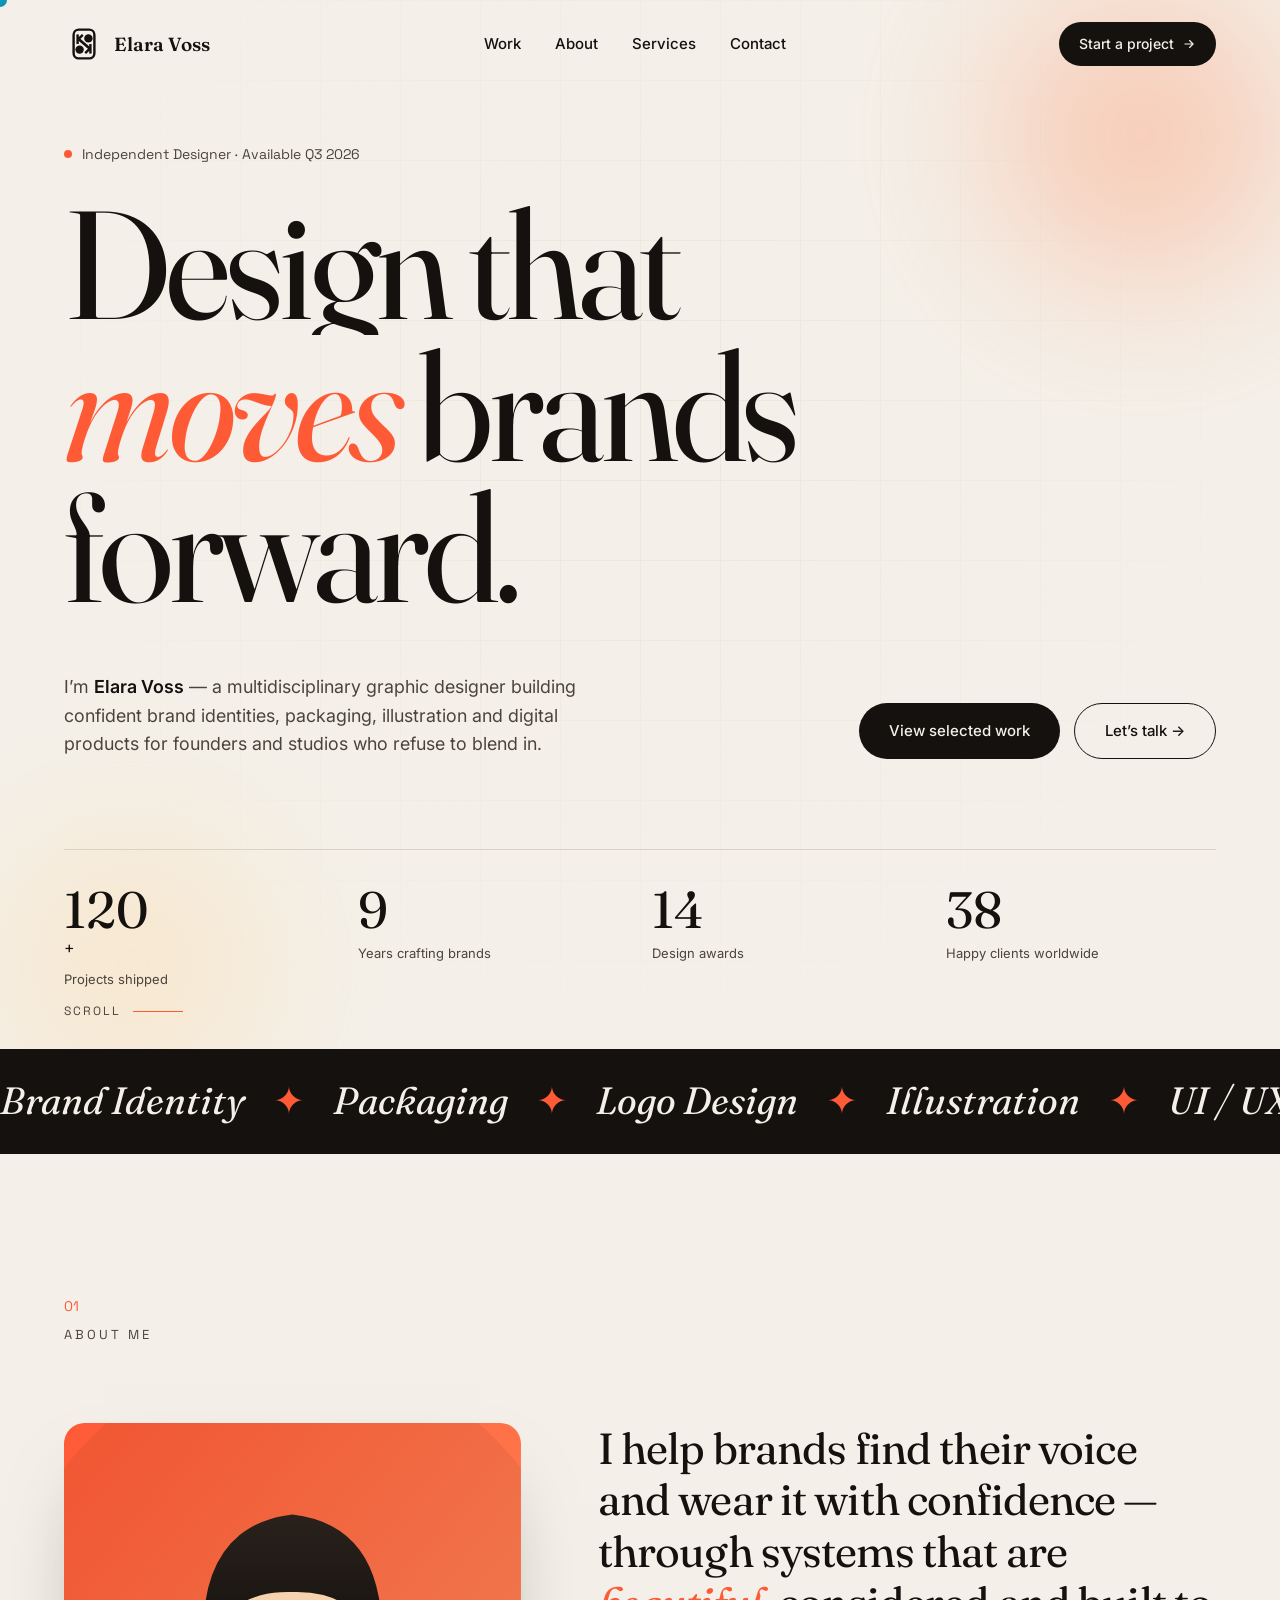
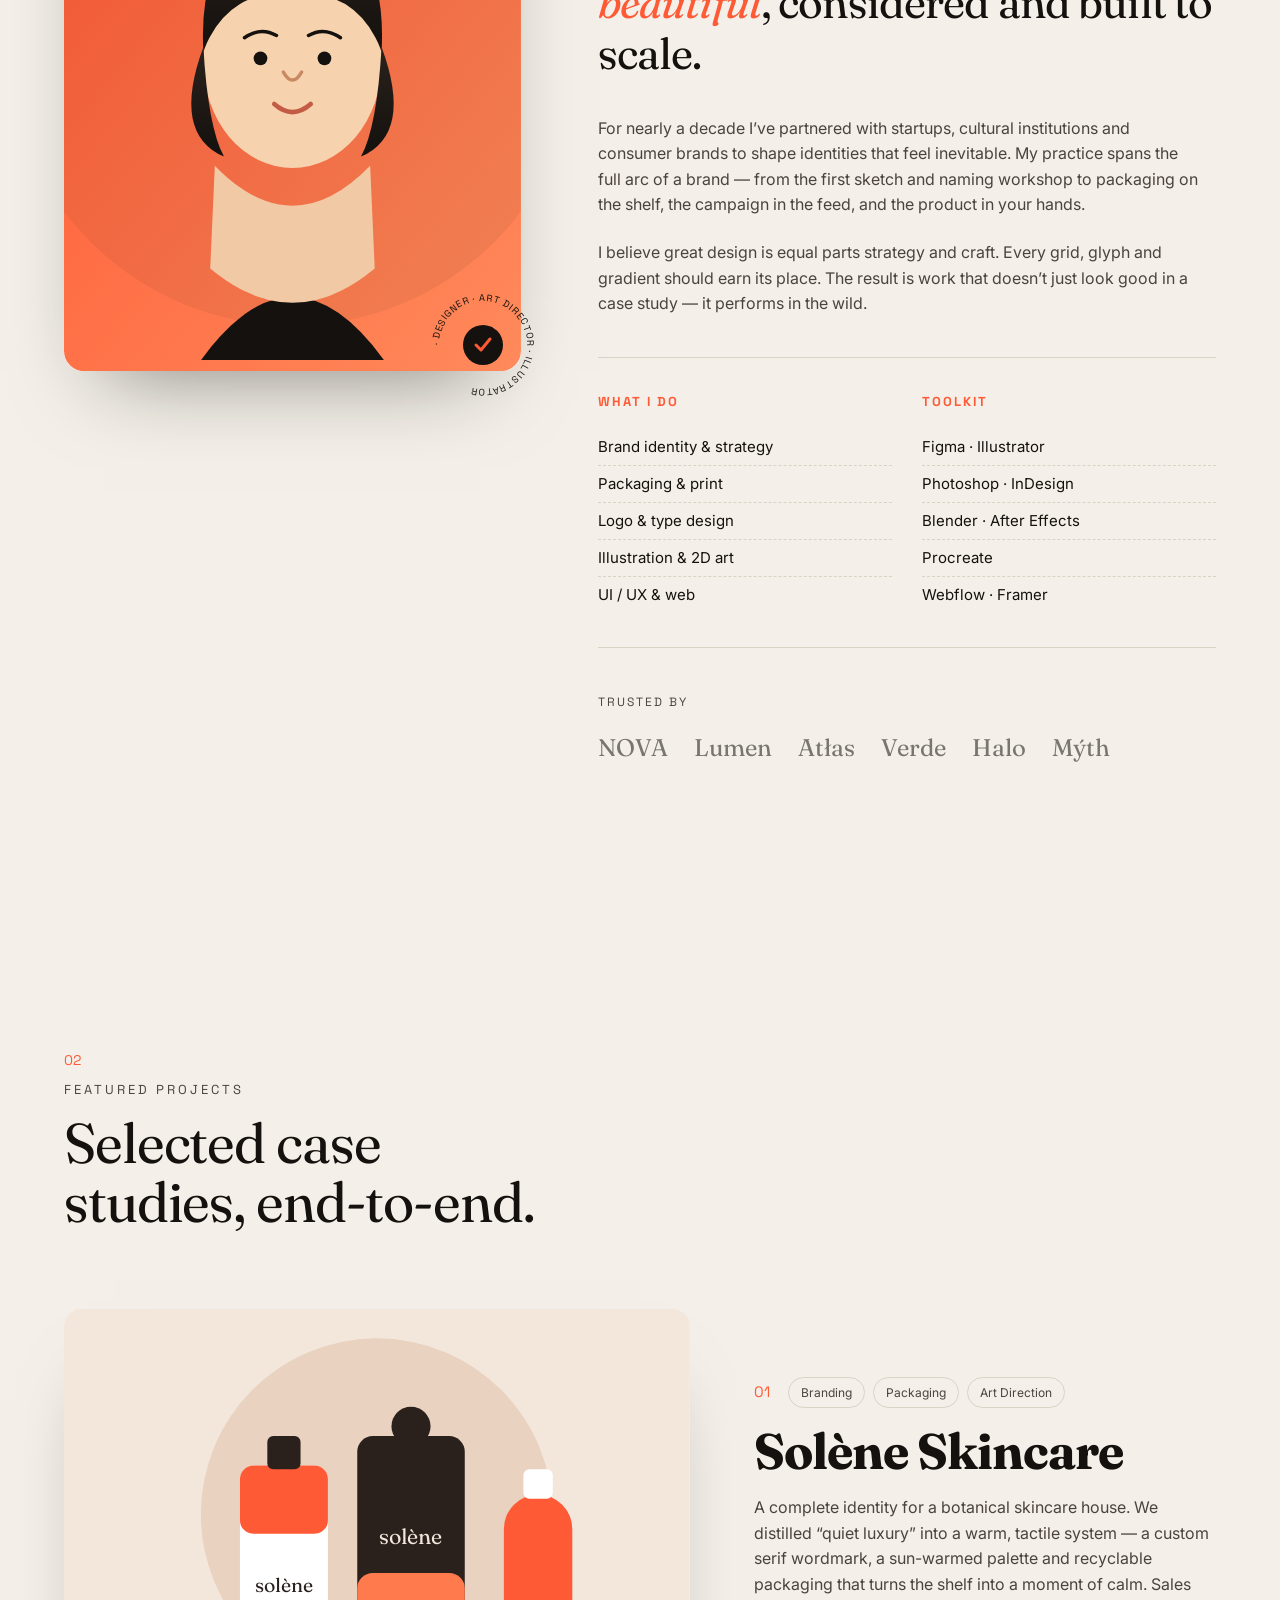
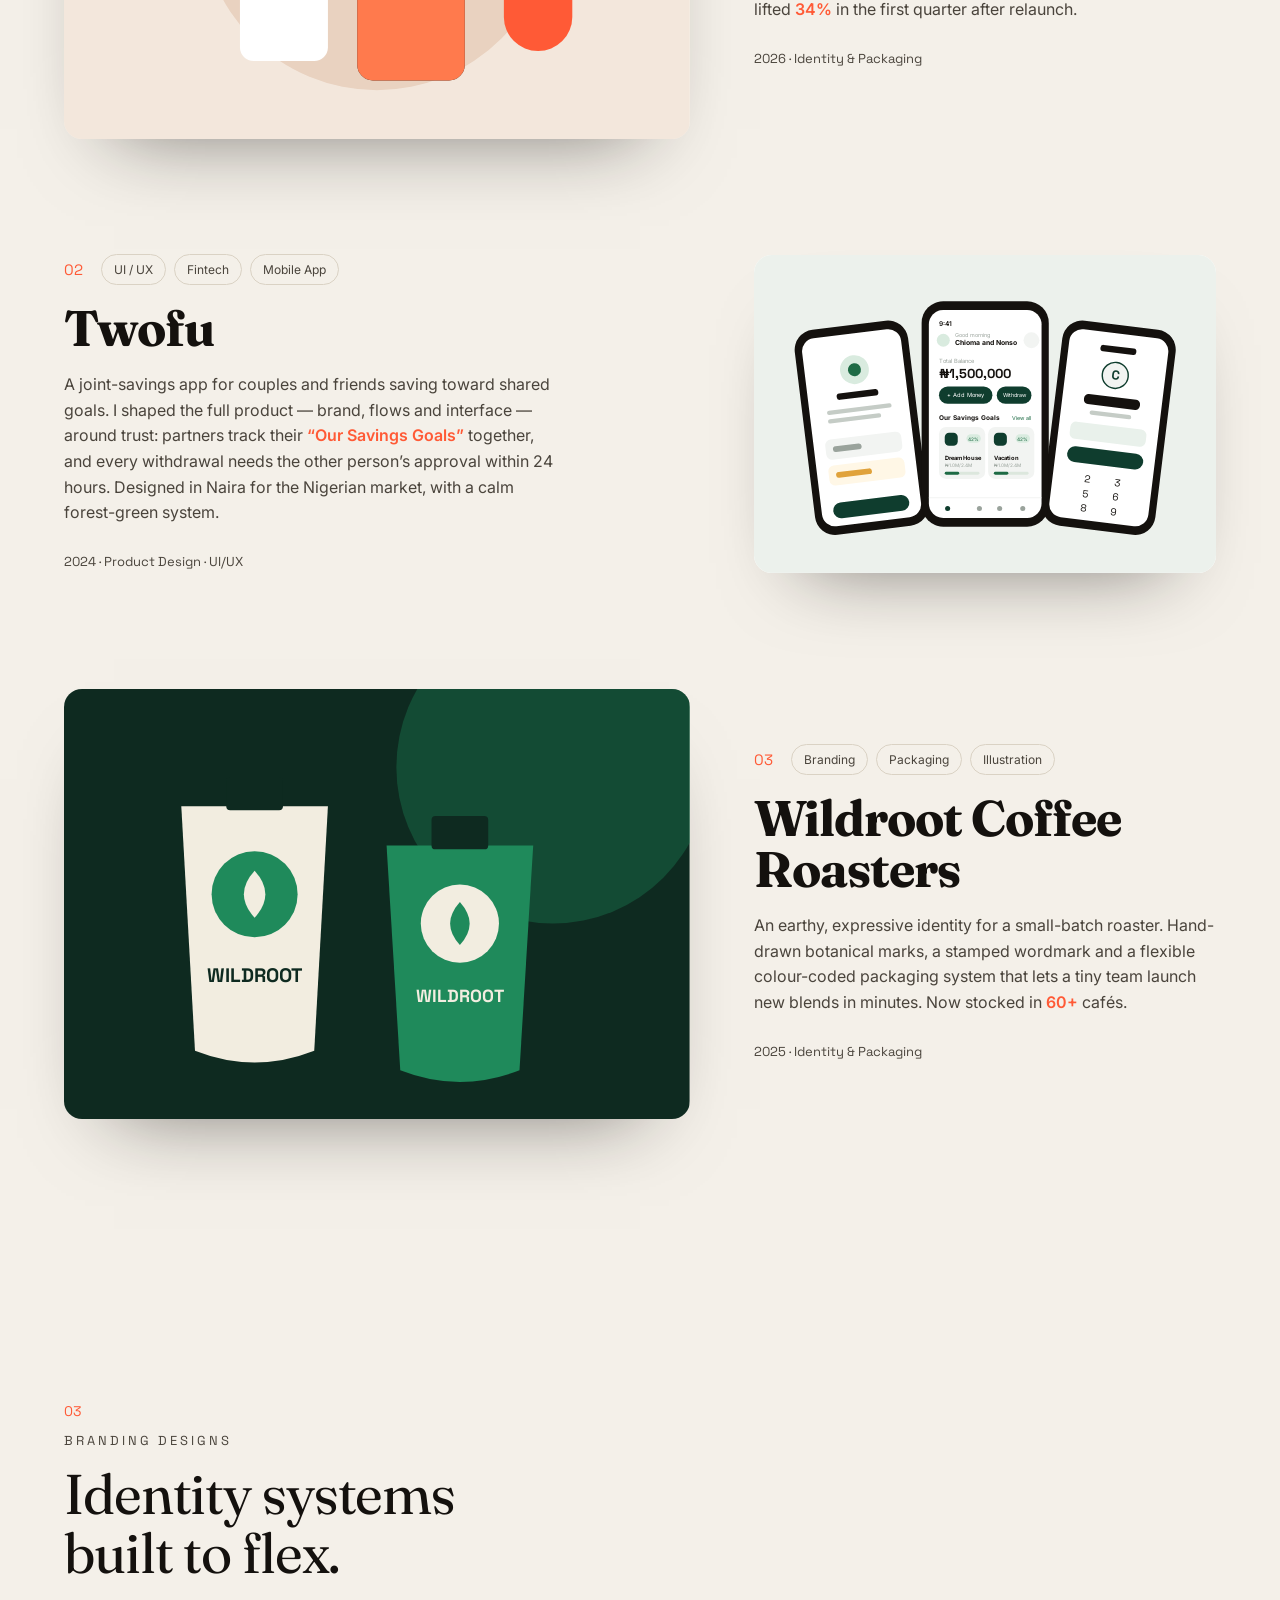
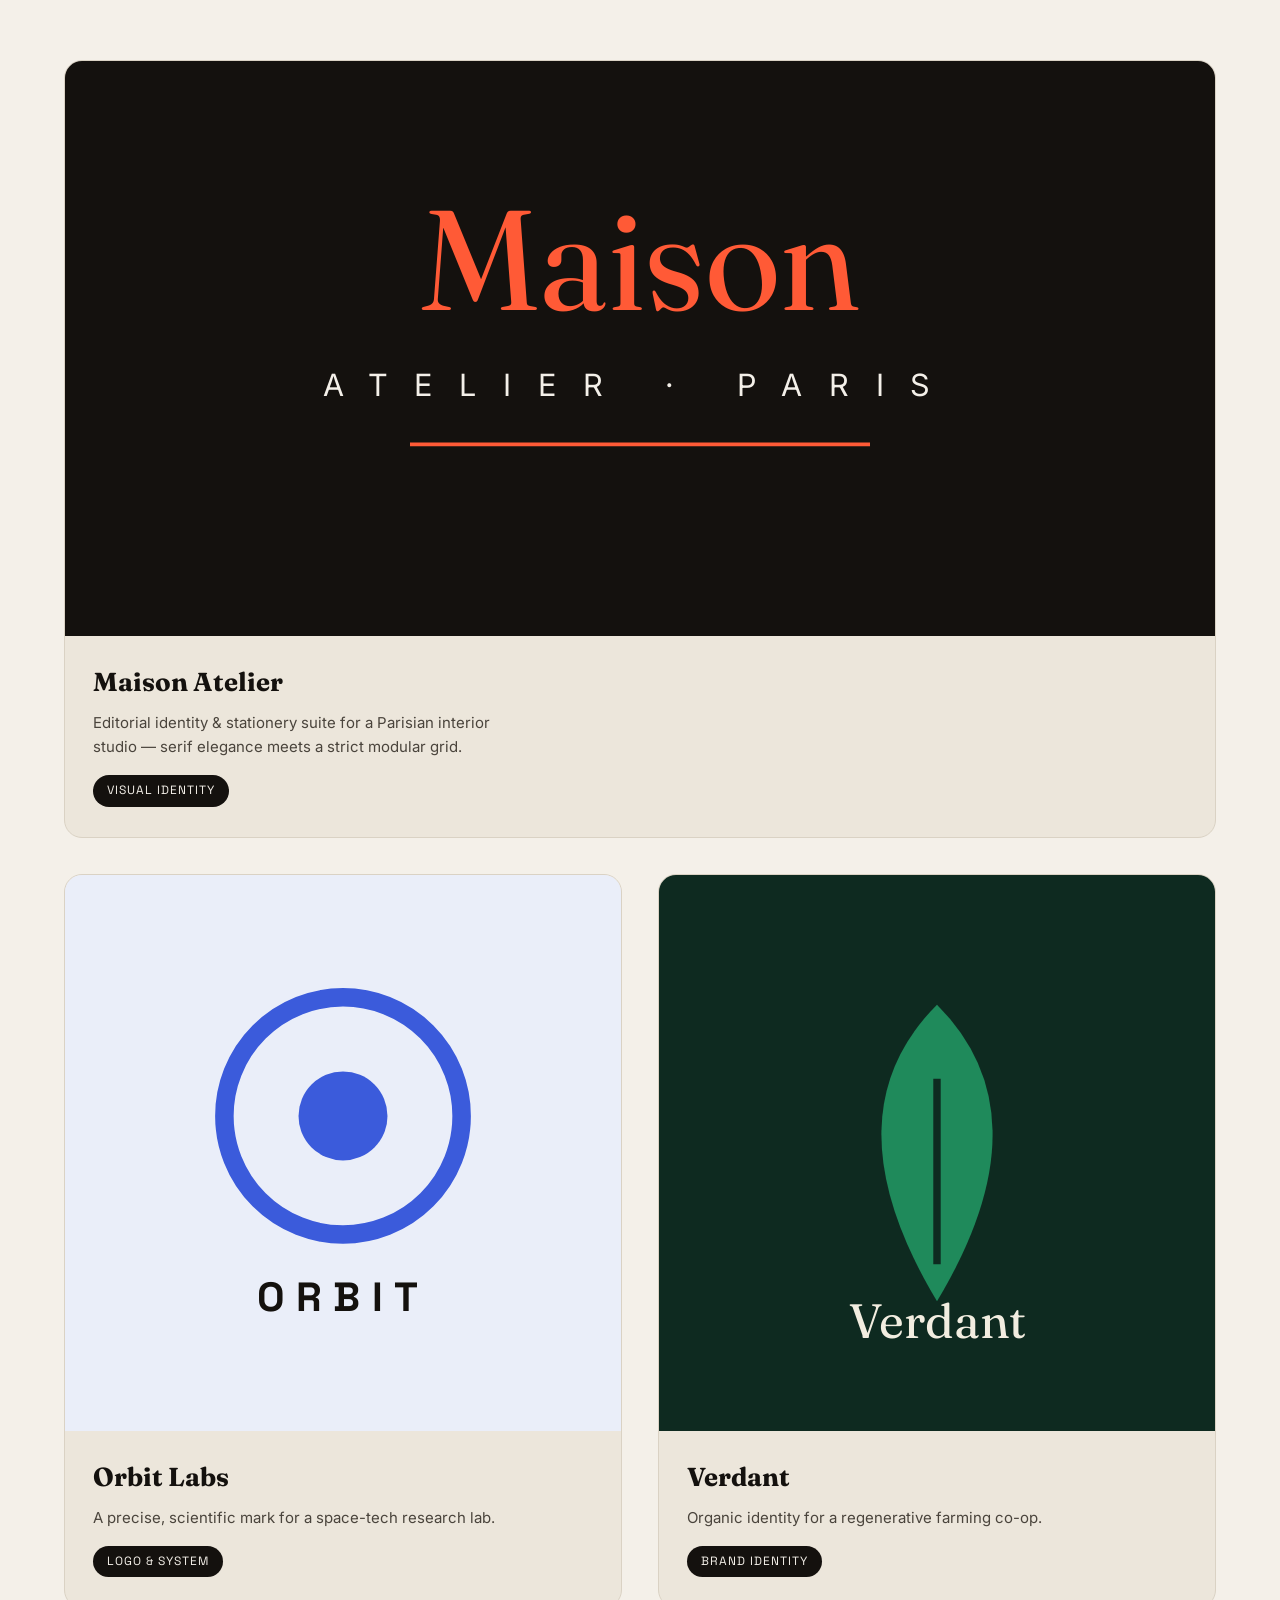
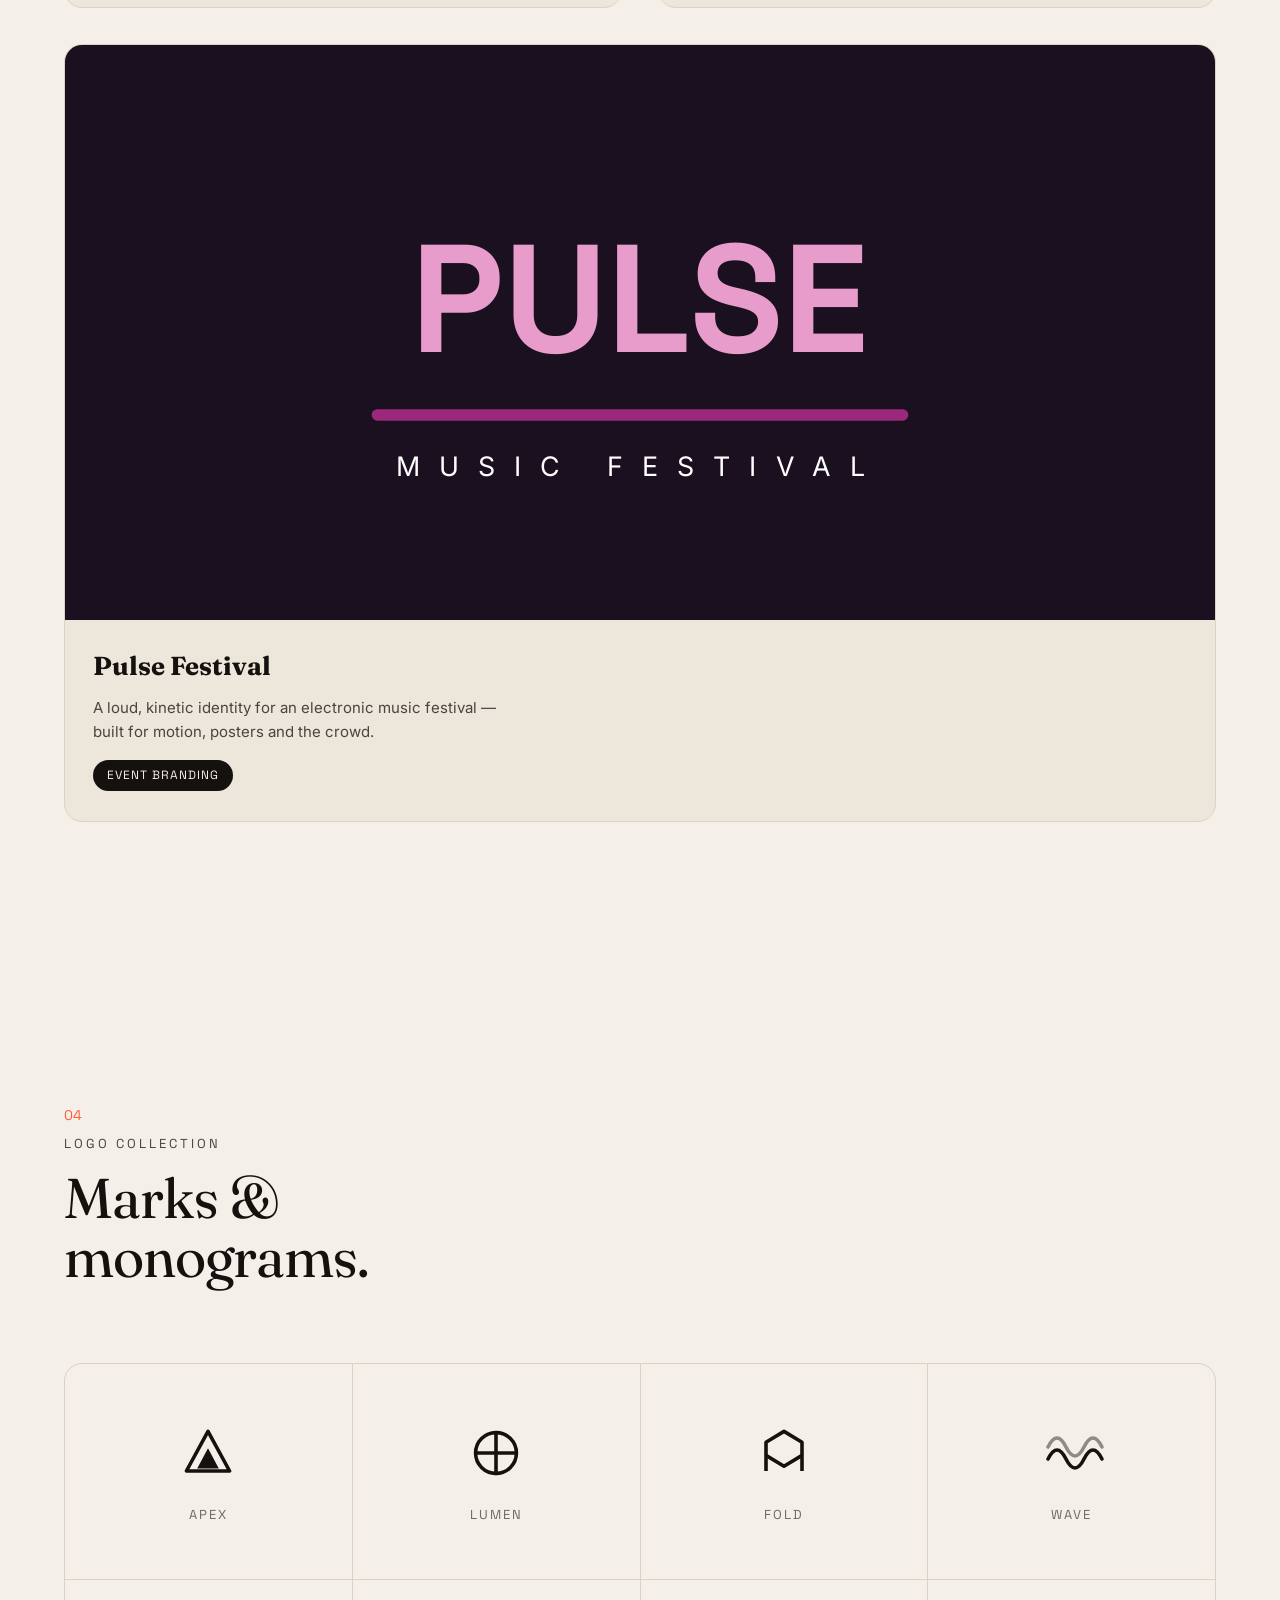
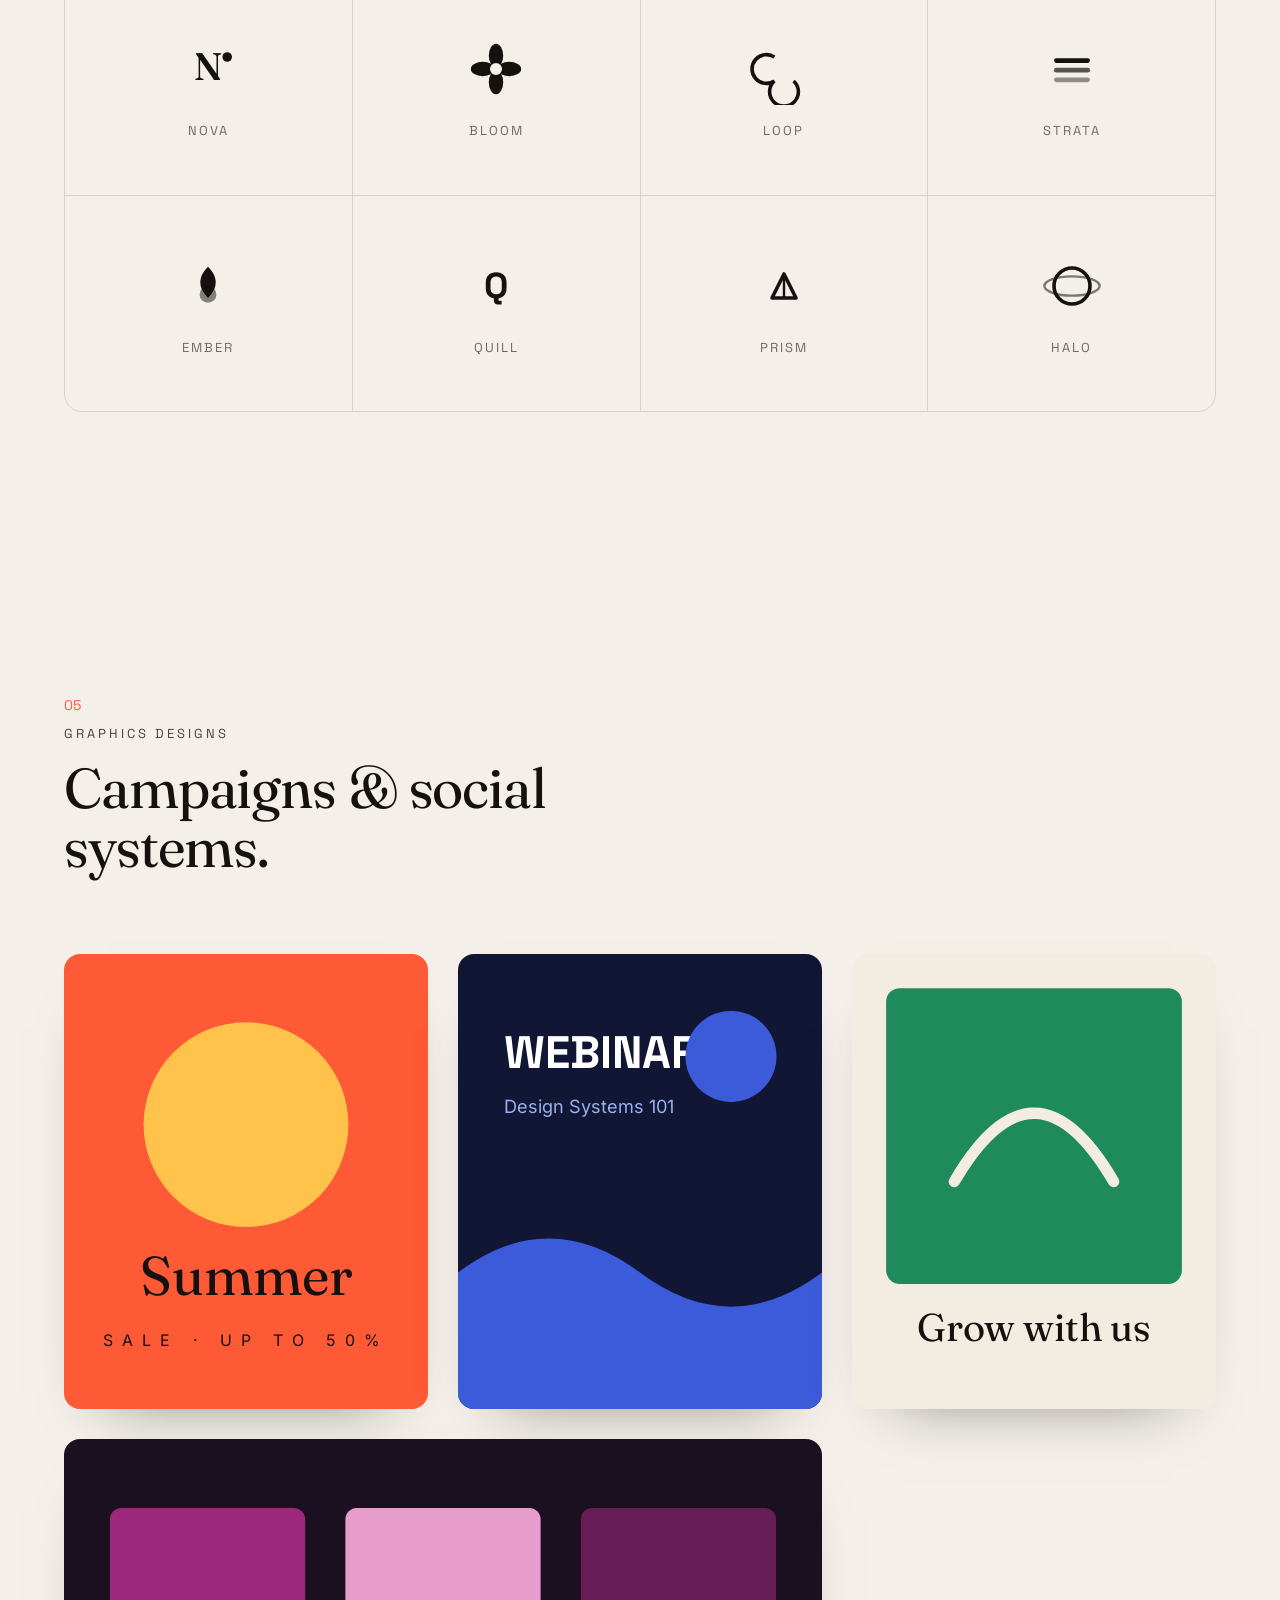
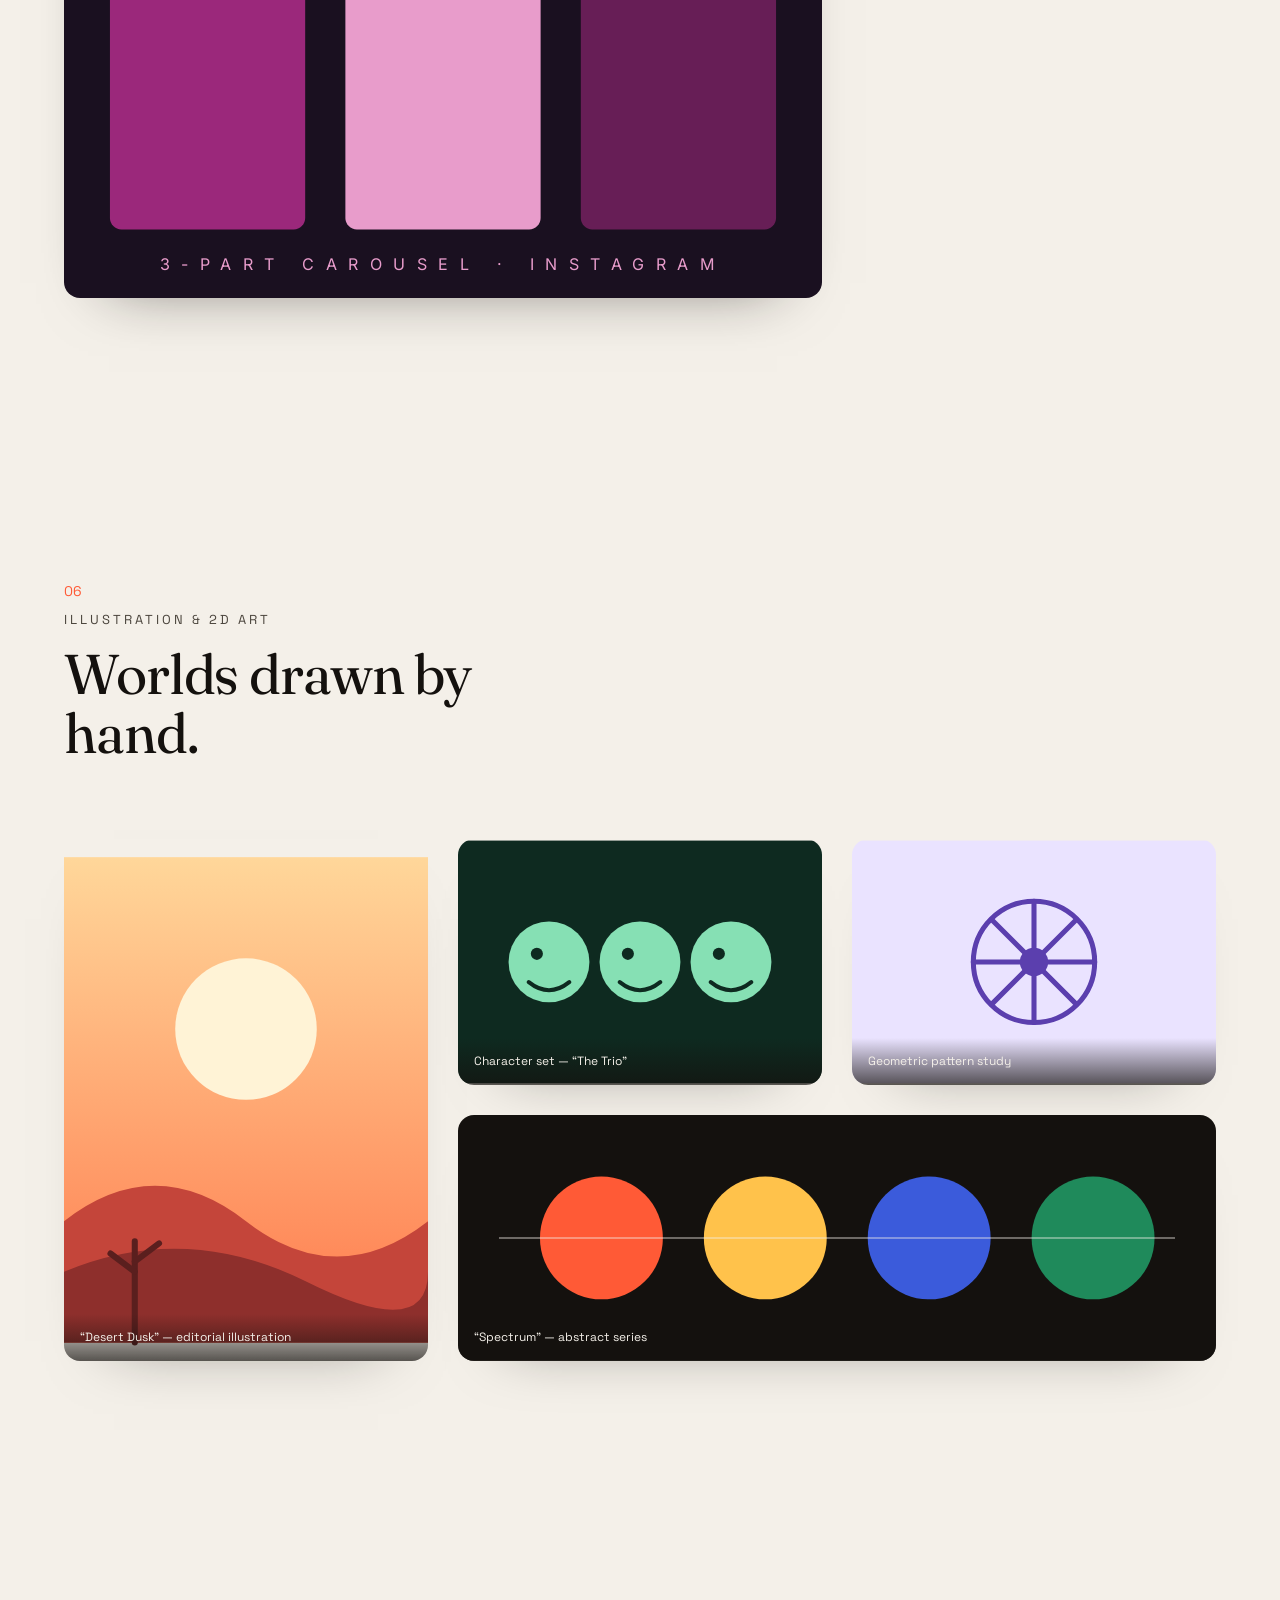
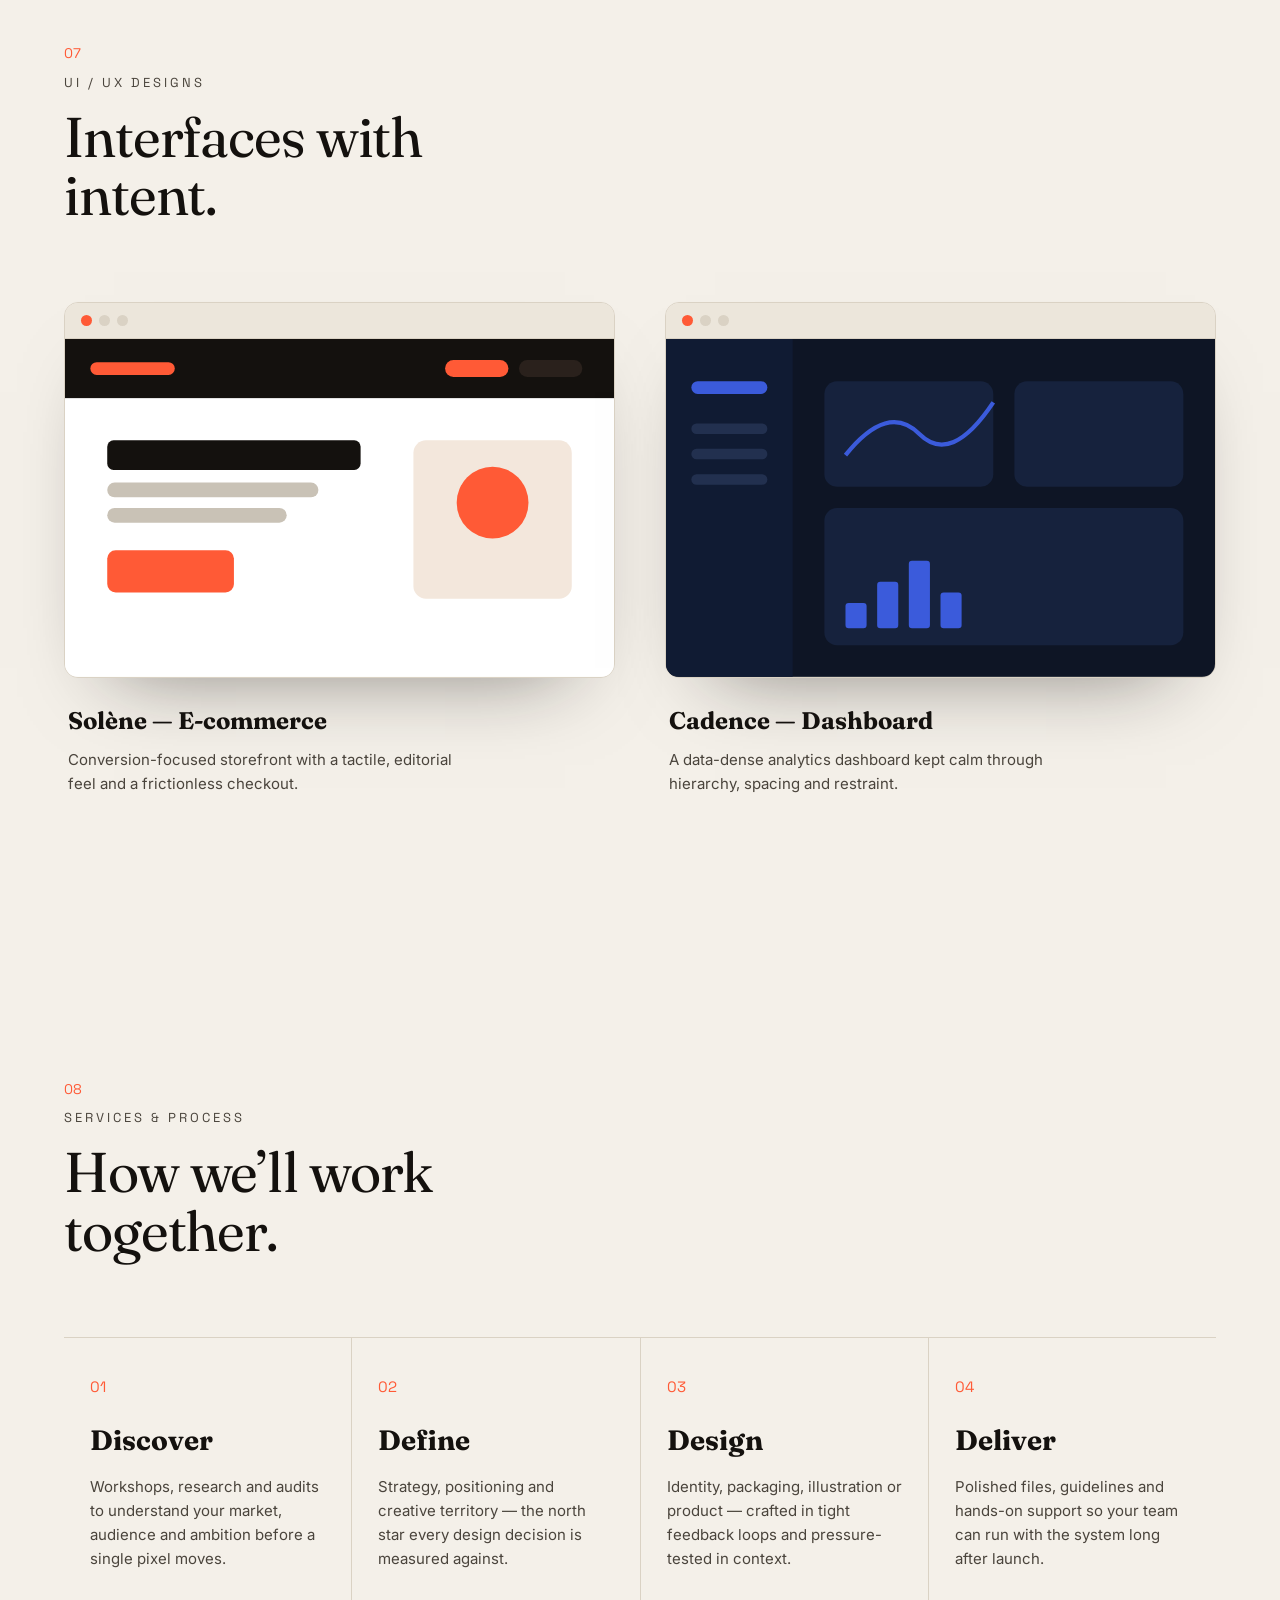
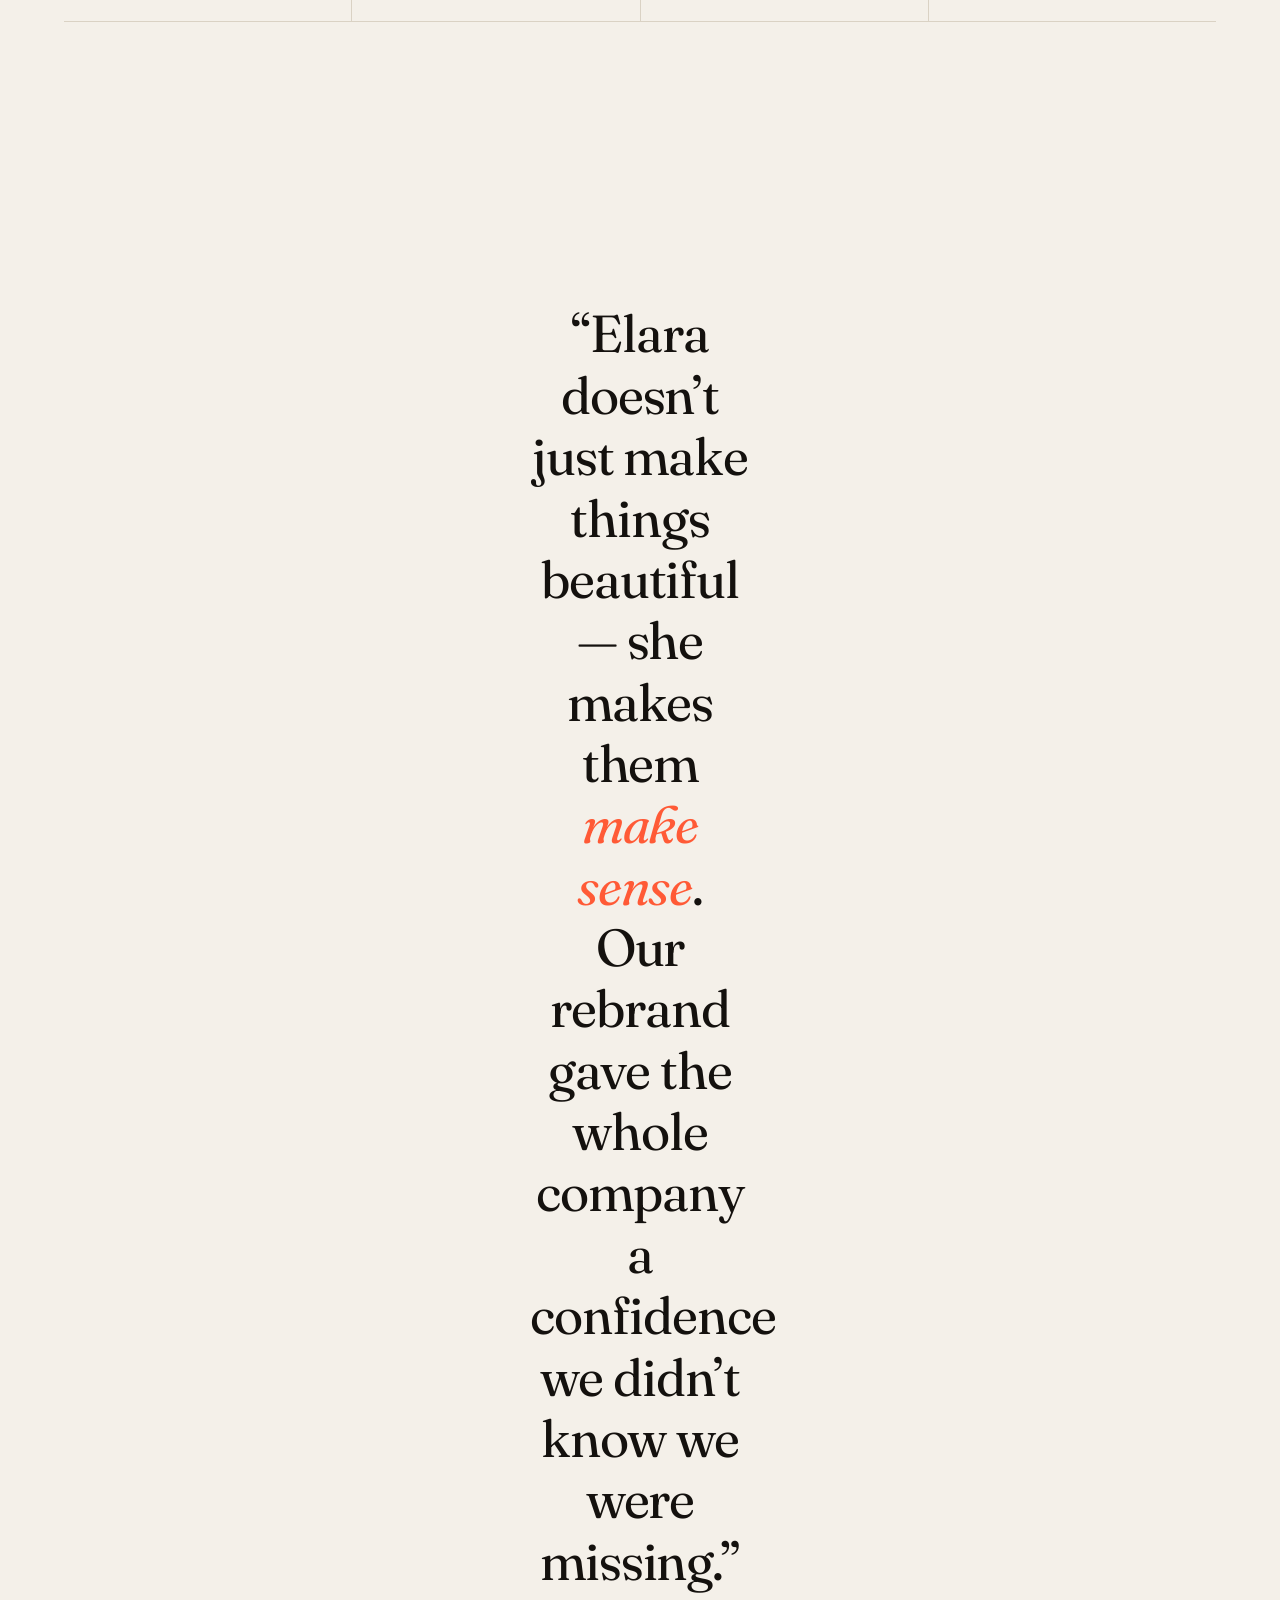
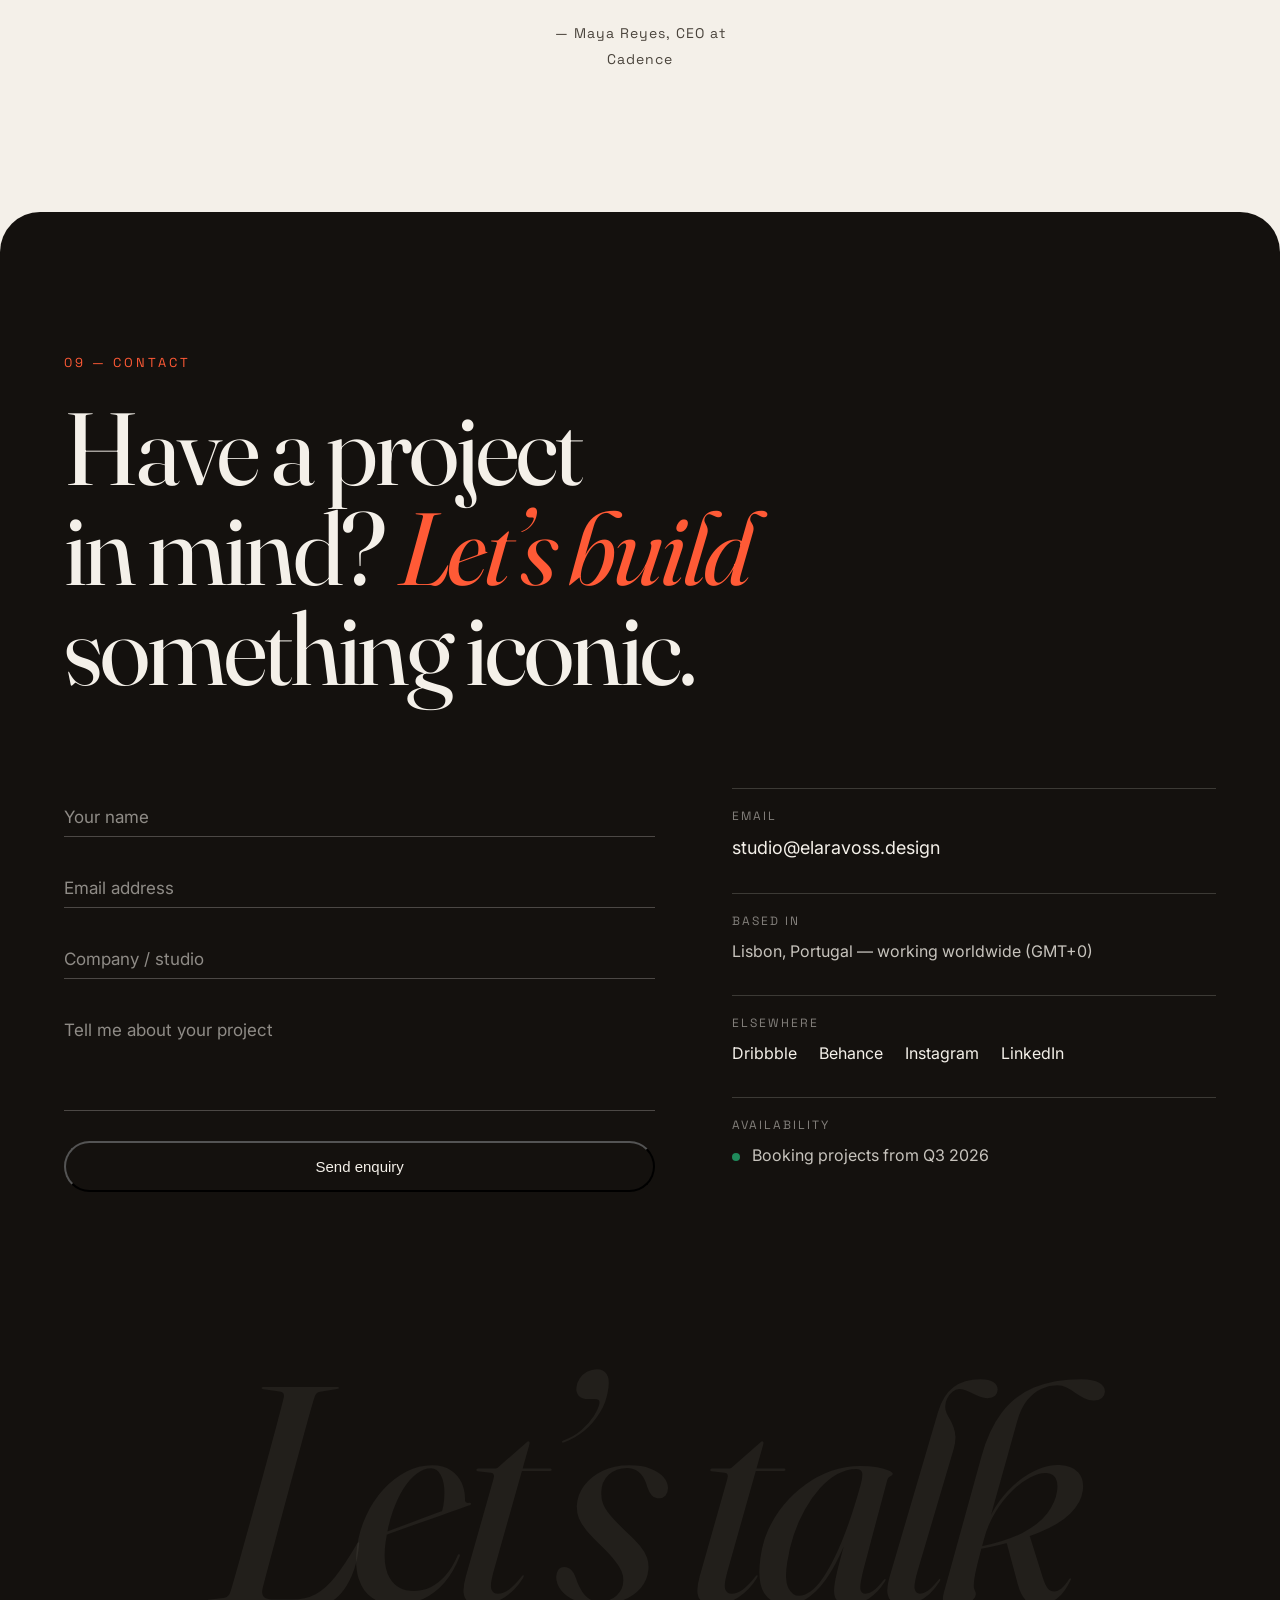
==== index.html @ 83d0afae "Use exact uploaded image for the logo (assets/logo.png) Nav and loader now render assets/logo.png; t" ====
<!DOCTYPE html>
<html lang="en">
<head>
  <meta charset="UTF-8" />
  <meta name="viewport" content="width=device-width, initial-scale=1.0" />
  <meta name="description" content="Elara Voss — Independent graphic designer crafting brand identities, packaging, illustration and digital products for ambitious clients." />
  <meta name="theme-color" content="#14110E" />
  <title>Elara Voss — Graphic Designer & Brand Identity</title>

  <!-- Social preview -->
  <meta property="og:title" content="Elara Voss — Graphic Designer" />
  <meta property="og:description" content="Brand identity, packaging, illustration & digital product design." />
  <meta property="og:type" content="website" />

  <!-- Fonts -->
  <link rel="preconnect" href="https://fonts.googleapis.com" />
  <link rel="preconnect" href="https://fonts.gstatic.com" crossorigin />
  <link href="https://fonts.googleapis.com/css2?family=Fraunces:opsz,wght@9..144,300;9..144,400;9..144,500;9..144,600;9..144,700&family=Inter:wght@300;400;500;600&family=Space+Grotesk:wght@400;500;600;700&display=swap" rel="stylesheet" />

  <link rel="stylesheet" href="css/styles.css" />
  <link rel="icon" href="data:image/svg+xml,<svg xmlns='http://www.w3.org/2000/svg' viewBox='0 0 100 100'><rect x='24' y='14' width='52' height='72' rx='13' fill='none' stroke='black' stroke-width='6'/><line x1='37' y1='38' x2='65' y2='62' stroke='black' stroke-width='7'/><rect x='31' y='26' width='6' height='24'/><line x1='36' y1='38' x2='47' y2='27' stroke='black' stroke-width='6'/><circle cx='61' cy='36' r='10.5'/><circle cx='39' cy='64' r='10.5'/><rect x='63' y='50' width='6' height='24'/><line x1='64' y1='62' x2='53' y2='73' stroke='black' stroke-width='6'/></svg>" />
</head>
<body>
  <!-- Page load curtain -->
  <div class="loader" id="loader" aria-hidden="true">
    <div class="loader__inner">
      <span class="loader__mark" aria-hidden="true">
        <img src="assets/logo.png" alt="" class="brand-img" onerror="this.style.display='none';this.nextElementSibling.removeAttribute('hidden')" />
        <svg viewBox="0 0 100 100" fill="none" hidden>
          <rect x="24" y="14" width="52" height="72" rx="13" fill="none" stroke="currentColor" stroke-width="6"/>
          <line x1="37" y1="38" x2="65" y2="62" stroke="currentColor" stroke-width="7"/>
          <rect x="31" y="26" width="6" height="24" fill="currentColor"/>
          <line x1="36" y1="38" x2="47" y2="27" stroke="currentColor" stroke-width="6"/>
          <circle cx="61" cy="36" r="10.5" fill="currentColor"/>
          <circle cx="39" cy="64" r="10.5" fill="currentColor"/>
          <rect x="63" y="50" width="6" height="24" fill="currentColor"/>
          <line x1="64" y1="62" x2="53" y2="73" stroke="currentColor" stroke-width="6"/>
        </svg>
      </span>
      <span class="loader__bar"><span class="loader__fill"></span></span>
    </div>
  </div>

  <!-- Custom cursor -->
  <div class="cursor" id="cursor" aria-hidden="true"></div>

  <!-- Scroll progress -->
  <div class="scroll-progress" id="scrollProgress" aria-hidden="true"></div>

  <!-- ============ NAV ============ -->
  <header class="nav" id="nav">
    <a href="#top" class="nav__brand" data-cursor="hover">
      <span class="nav__brand-mark" aria-hidden="true">
        <img src="assets/logo.png" alt="" class="brand-img" onerror="this.style.display='none';this.nextElementSibling.removeAttribute('hidden')" />
        <svg viewBox="0 0 100 100" fill="none" hidden>
          <rect x="24" y="14" width="52" height="72" rx="13" fill="none" stroke="currentColor" stroke-width="6"/>
          <line x1="37" y1="38" x2="65" y2="62" stroke="currentColor" stroke-width="7"/>
          <rect x="31" y="26" width="6" height="24" fill="currentColor"/>
          <line x1="36" y1="38" x2="47" y2="27" stroke="currentColor" stroke-width="6"/>
          <circle cx="61" cy="36" r="10.5" fill="currentColor"/>
          <circle cx="39" cy="64" r="10.5" fill="currentColor"/>
          <rect x="63" y="50" width="6" height="24" fill="currentColor"/>
          <line x1="64" y1="62" x2="53" y2="73" stroke="currentColor" stroke-width="6"/>
        </svg>
      </span>
      <span class="nav__brand-text" data-edit="brandName">Elara&nbsp;Voss</span>
    </a>

    <nav class="nav__links" aria-label="Primary">
      <a href="#work" data-cursor="hover">Work</a>
      <a href="#about" data-cursor="hover">About</a>
      <a href="#services" data-cursor="hover">Services</a>
      <a href="#contact" data-cursor="hover">Contact</a>
    </nav>

    <a href="#contact" class="nav__cta" data-cursor="hover">
      <span data-edit="navCta">Start a project</span>
      <svg viewBox="0 0 24 24" width="14" height="14" aria-hidden="true"><path d="M5 12h14M13 6l6 6-6 6" fill="none" stroke="currentColor" stroke-width="2" stroke-linecap="round" stroke-linejoin="round"/></svg>
    </a>

    <button class="nav__burger" id="burger" aria-label="Open menu" aria-expanded="false">
      <span></span><span></span>
    </button>
  </header>

  <!-- Mobile menu -->
  <div class="mobile-menu" id="mobileMenu" aria-hidden="true">
    <a href="#work">Work</a>
    <a href="#about">About</a>
    <a href="#services">Services</a>
    <a href="#contact">Contact</a>
    <div class="mobile-menu__foot">
      <a href="https://dribbble.com" target="_blank" rel="noopener">Dribbble</a>
      <a href="https://behance.net" target="_blank" rel="noopener">Behance</a>
      <a href="https://instagram.com" target="_blank" rel="noopener">Instagram</a>
    </div>
  </div>

  <main id="top">

    <!-- ============ HERO ============ -->
    <section class="hero" id="hero">
      <div class="hero__bg" aria-hidden="true">
        <span class="blob blob--1"></span>
        <span class="blob blob--2"></span>
        <span class="grid-lines"></span>
      </div>

      <div class="hero__inner">
        <p class="hero__eyebrow reveal">
          <span class="dot"></span> <span data-edit="heroEyebrow">Independent Designer · Available Q3 2026</span>
        </p>

        <h1 class="hero__title">
          <span class="line"><span class="word">Design</span> <span class="word">that</span></span>
          <span class="line"><span class="word italic">moves</span> <span class="word">brands</span></span>
          <span class="line"><span class="word">forward.</span></span>
        </h1>

        <div class="hero__meta">
          <p class="hero__lede reveal" data-edit="heroLede">
            I’m <strong>Elara Voss</strong> — a multidisciplinary graphic designer building
            confident brand identities, packaging, illustration and digital products for
            founders and studios who refuse to blend in.
          </p>

          <div class="hero__actions reveal">
            <a href="#work" class="btn btn--solid" data-cursor="hover">
              View selected work
            </a>
            <a href="#contact" class="btn btn--ghost" data-cursor="hover">
              Let’s talk →
            </a>
          </div>
        </div>

        <div class="hero__stats reveal">
          <div class="stat"><span class="stat__num" data-count="120">0</span><span class="stat__plus">+</span><span class="stat__label">Projects shipped</span></div>
          <div class="stat"><span class="stat__num" data-count="9">0</span><span class="stat__label">Years crafting brands</span></div>
          <div class="stat"><span class="stat__num" data-count="14">0</span><span class="stat__label">Design awards</span></div>
          <div class="stat"><span class="stat__num" data-count="38">0</span><span class="stat__label">Happy clients worldwide</span></div>
        </div>
      </div>

      <div class="hero__scroll" aria-hidden="true">
        <span>Scroll</span>
        <span class="hero__scroll-line"></span>
      </div>
    </section>

    <!-- ============ MARQUEE ============ -->
    <div class="marquee" aria-hidden="true">
      <div class="marquee__track">
        <span>Brand Identity</span><span class="sep">✦</span>
        <span>Packaging</span><span class="sep">✦</span>
        <span>Logo Design</span><span class="sep">✦</span>
        <span>Illustration</span><span class="sep">✦</span>
        <span>UI / UX</span><span class="sep">✦</span>
        <span>Art Direction</span><span class="sep">✦</span>
        <span>Brand Identity</span><span class="sep">✦</span>
        <span>Packaging</span><span class="sep">✦</span>
        <span>Logo Design</span><span class="sep">✦</span>
        <span>Illustration</span><span class="sep">✦</span>
        <span>UI / UX</span><span class="sep">✦</span>
        <span>Art Direction</span><span class="sep">✦</span>
      </div>
    </div>

    <!-- ============ ABOUT ============ -->
    <section class="about section" id="about">
      <div class="section__head">
        <span class="section__index">01</span>
        <span class="section__kicker">About me</span>
      </div>

      <div class="about__grid">
        <div class="about__portrait reveal">
          <!-- Stylised SVG portrait -->
          <svg viewBox="0 0 400 480" class="portrait" role="img" aria-label="Stylised portrait of Elara Voss">
            <defs>
              <linearGradient id="pBg" x1="0" y1="0" x2="1" y2="1">
                <stop offset="0" stop-color="#FF5A36"/><stop offset="1" stop-color="#FF8A5B"/>
              </linearGradient>
              <linearGradient id="pHair" x1="0" y1="0" x2="0" y2="1">
                <stop offset="0" stop-color="#2A211C"/><stop offset="1" stop-color="#14110E"/>
              </linearGradient>
            </defs>
            <rect width="400" height="480" rx="18" fill="url(#pBg)"/>
            <circle cx="200" cy="190" r="250" fill="#14110E" opacity="0.06"/>
            <g>
              <path d="M120 470 q80 -110 160 0 z" fill="#14110E"/>
              <path d="M132 300 q68 70 136 0 l4 90 q-72 60 -144 0 z" fill="#F1C9A5"/>
              <ellipse cx="200" cy="210" rx="78" ry="92" fill="#F6D3AE"/>
              <path d="M122 200 q-6 -110 78 -120 q84 10 78 120 q-20 -54 -78 -52 q-58 -2 -78 52z" fill="url(#pHair)"/>
              <path d="M122 196 q4 70 18 96 q-46 -20 -18 -96z" fill="url(#pHair)"/>
              <path d="M278 196 q-4 70 -18 96 q46 -20 18 -96z" fill="url(#pHair)"/>
              <circle cx="172" cy="206" r="6" fill="#14110E"/>
              <circle cx="228" cy="206" r="6" fill="#14110E"/>
              <path d="M158 188 q14 -10 28 -2" fill="none" stroke="#14110E" stroke-width="3" stroke-linecap="round"/>
              <path d="M214 186 q14 -8 28 2" fill="none" stroke="#14110E" stroke-width="3" stroke-linecap="round"/>
              <path d="M192 218 q8 14 16 0" fill="none" stroke="#C98A63" stroke-width="3" stroke-linecap="round"/>
              <path d="M184 246 q16 14 32 0" fill="none" stroke="#C45B45" stroke-width="4" stroke-linecap="round"/>
            </g>
          </svg>
          <div class="about__badge">
            <svg viewBox="0 0 120 120" class="spin-badge" aria-hidden="true">
              <defs><path id="circlePath" d="M60,60 m-44,0 a44,44 0 1,1 88,0 a44,44 0 1,1 -88,0"/></defs>
              <text class="badge-text"><textPath href="#circlePath">· DESIGNER · ART DIRECTOR · ILLUSTRATOR </textPath></text>
              <circle cx="60" cy="60" r="20" fill="#14110E"/>
              <path d="M53 60l5 5 9-11" fill="none" stroke="#FF5A36" stroke-width="3" stroke-linecap="round" stroke-linejoin="round"/>
            </svg>
          </div>
        </div>

        <div class="about__body">
          <h2 class="about__statement reveal-words" data-edit="aboutStatement">
            I help brands find their voice and wear it with confidence — through
            systems that are <em>beautiful</em>, considered and built to scale.
          </h2>

          <p class="about__text reveal" data-edit="aboutText1">
            For nearly a decade I’ve partnered with startups, cultural institutions and
            consumer brands to shape identities that feel inevitable. My practice spans the
            full arc of a brand — from the first sketch and naming workshop to packaging on
            the shelf, the campaign in the feed, and the product in your hands.
          </p>
          <p class="about__text reveal" data-edit="aboutText2">
            I believe great design is equal parts strategy and craft. Every grid, glyph and
            gradient should earn its place. The result is work that doesn’t just look good in
            a case study — it performs in the wild.
          </p>

          <div class="about__cols reveal">
            <div>
              <h3>What I do</h3>
              <ul>
                <li>Brand identity &amp; strategy</li>
                <li>Packaging &amp; print</li>
                <li>Logo &amp; type design</li>
                <li>Illustration &amp; 2D art</li>
                <li>UI / UX &amp; web</li>
              </ul>
            </div>
            <div>
              <h3>Toolkit</h3>
              <ul>
                <li>Figma · Illustrator</li>
                <li>Photoshop · InDesign</li>
                <li>Blender · After Effects</li>
                <li>Procreate</li>
                <li>Webflow · Framer</li>
              </ul>
            </div>
          </div>

          <div class="about__clients reveal">
            <span class="about__clients-label">Trusted by</span>
            <div class="about__logos">
              <span>NOVA</span><span>Lumen</span><span>Atłas</span><span>Verde</span><span>Halo</span><span>Mýth</span>
            </div>
          </div>
        </div>
      </div>
    </section>

    <!-- ============ FEATURED PROJECTS ============ -->
    <section class="work section" id="work">
      <div class="section__head">
        <span class="section__index">02</span>
        <span class="section__kicker">Featured projects</span>
        <p class="section__title">Selected case studies, end&#8209;to&#8209;end.</p>
      </div>

      <div class="work__list">

        <!-- Project 01 -->
        <article class="case reveal" data-accent="#FF5A36">
          <a class="case__media" href="#" data-cursor="view" aria-label="Open case study: Solène Skincare">
            <svg viewBox="0 0 640 440" class="mock" role="img" aria-label="Solène skincare packaging mockup">
              <rect width="640" height="440" fill="#F3E7DC"/>
              <circle cx="320" cy="210" r="180" fill="#E9D2C0"/>
              <!-- bottles -->
              <g transform="translate(180 120)">
                <rect x="0" y="40" width="90" height="200" rx="14" fill="#fff"/>
                <rect x="0" y="40" width="90" height="70" rx="14" fill="#FF5A36"/>
                <rect x="28" y="10" width="34" height="34" rx="6" fill="#2A211C"/>
                <text x="45" y="170" text-anchor="middle" font-family="Fraunces, serif" font-size="20" fill="#2A211C">solène</text>
              </g>
              <g transform="translate(300 90)">
                <rect x="0" y="40" width="110" height="250" rx="16" fill="#2A211C"/>
                <rect x="0" y="180" width="110" height="110" rx="16" fill="#FF7A4D"/>
                <circle cx="55" cy="30" r="20" fill="#2A211C"/>
                <text x="55" y="150" text-anchor="middle" font-family="Fraunces, serif" font-size="22" fill="#F3E7DC">solène</text>
              </g>
              <g transform="translate(450 150)">
                <rect x="0" y="40" width="70" height="160" rx="35" fill="#FF5A36"/>
                <rect x="20" y="14" width="30" height="30" rx="6" fill="#fff"/>
              </g>
            </svg>
            <span class="case__cta">View case</span>
          </a>
          <div class="case__info">
            <div class="case__top">
              <span class="case__num">01</span>
              <ul class="case__tags" data-edit="proj1Tags"><li>Branding</li><li>Packaging</li><li>Art Direction</li></ul>
            </div>
            <h3 class="case__name" data-edit="proj1Name">Solène Skincare</h3>
            <p class="case__desc" data-edit="proj1Desc">
              A complete identity for a botanical skincare house. We distilled “quiet luxury”
              into a warm, tactile system — a custom serif wordmark, a sun-warmed palette and
              recyclable packaging that turns the shelf into a moment of calm. Sales lifted
              <strong>34%</strong> in the first quarter after relaunch.
            </p>
            <span class="case__year" data-edit="proj1Year">2026 · Identity &amp; Packaging</span>
          </div>
        </article>

        <!-- Project 02 -->
        <article class="case reveal" data-accent="#0F3D2E">
          <a class="case__media case__media--twofu" href="#" data-cursor="view" aria-label="Open case study: Twofu">
            <img src="assets/twofu.png" alt="Twofu — joint savings app showcase with three app screens" class="mock" loading="lazy"
                 onerror="this.style.display='none';this.nextElementSibling.removeAttribute('hidden')" />
            <svg viewBox="0 0 640 440" class="mock mock--fallback" role="img" aria-label="Twofu joint savings app screens (placeholder shown until the image is uploaded)" hidden>
              <rect width="640" height="440" fill="#ECF1EC"/>

              <!-- LEFT phone: Request Sent -->
              <g transform="rotate(-7 150 240)">
                <rect x="70" y="96" width="158" height="286" rx="28" fill="#14110E"/>
                <rect x="80" y="108" width="138" height="262" rx="18" fill="#FFFFFF"/>
                <circle cx="149" cy="158" r="20" fill="#D9EBDF"/>
                <circle cx="149" cy="158" r="9" fill="#1E6B45"/>
                <rect x="120" y="188" width="58" height="9" rx="4" fill="#14110E"/>
                <rect x="104" y="210" width="90" height="6" rx="3" fill="#C5CCC6"/>
                <rect x="104" y="222" width="74" height="6" rx="3" fill="#C5CCC6"/>
                <rect x="96" y="250" width="106" height="28" rx="8" fill="#F2F4F2"/>
                <rect x="106" y="260" width="40" height="8" rx="4" fill="#9AA39C"/>
                <rect x="96" y="286" width="106" height="28" rx="8" fill="#FFF7E6"/>
                <rect x="106" y="296" width="50" height="8" rx="4" fill="#E0A23B"/>
                <rect x="96" y="338" width="106" height="22" rx="11" fill="#0F3D2E"/>
              </g>

              <!-- RIGHT phone: Add Money -->
              <g transform="rotate(7 490 240)">
                <rect x="412" y="96" width="158" height="286" rx="28" fill="#14110E"/>
                <rect x="422" y="108" width="138" height="262" rx="18" fill="#FFFFFF"/>
                <rect x="466" y="126" width="50" height="9" rx="4" fill="#14110E"/>
                <circle cx="491" cy="166" r="18" fill="#F2F4F2" stroke="#0F3D2E" stroke-width="2"/>
                <text x="491" y="172" text-anchor="middle" font-family="Space Grotesk, sans-serif" font-weight="700" font-size="18" fill="#0F3D2E">C</text>
                <rect x="452" y="196" width="78" height="14" rx="6" fill="#14110E"/>
                <rect x="462" y="218" width="58" height="6" rx="3" fill="#C5CCC6"/>
                <rect x="438" y="236" width="106" height="24" rx="8" fill="#E9F1EB"/>
                <rect x="438" y="270" width="106" height="22" rx="11" fill="#0F3D2E"/>
                <g fill="#14110E" font-family="Space Grotesk, sans-serif" font-size="14">
                  <text x="470" y="318" text-anchor="middle">2</text>
                  <text x="512" y="318" text-anchor="middle">3</text>
                  <text x="470" y="338" text-anchor="middle">5</text>
                  <text x="512" y="338" text-anchor="middle">6</text>
                  <text x="470" y="358" text-anchor="middle">8</text>
                  <text x="512" y="358" text-anchor="middle">9</text>
                </g>
              </g>

              <!-- CENTER phone: Home -->
              <g>
                <rect x="232" y="64" width="176" height="312" rx="30" fill="#14110E"/>
                <rect x="242" y="76" width="156" height="288" rx="20" fill="#FFFFFF"/>
                <text x="256" y="98" font-family="Inter, sans-serif" font-size="9" font-weight="600" fill="#14110E">9:41</text>
                <circle cx="262" cy="118" r="9" fill="#D9EBDF"/>
                <text x="278" y="114" font-family="Inter, sans-serif" font-size="7.5" fill="#9AA39C">Good morning</text>
                <text x="278" y="125" font-family="Inter, sans-serif" font-size="9.5" font-weight="700" fill="#14110E">Chioma and Nonso</text>
                <circle cx="384" cy="118" r="11" fill="#F2F4F2"/>
                <text x="256" y="150" font-family="Inter, sans-serif" font-size="8" fill="#9AA39C">Total Balance</text>
                <text x="256" y="170" font-family="Space Grotesk, sans-serif" font-weight="700" font-size="18" fill="#14110E">&#8358;1,500,000</text>
                <rect x="256" y="182" width="74" height="24" rx="12" fill="#0F3D2E"/>
                <text x="293" y="197" text-anchor="middle" font-family="Inter, sans-serif" font-size="8" fill="#fff">+ Add Money</text>
                <rect x="336" y="182" width="48" height="24" rx="12" fill="#0F3D2E"/>
                <text x="360" y="197" text-anchor="middle" font-family="Inter, sans-serif" font-size="7.5" fill="#fff">Withdraw</text>
                <text x="256" y="228" font-family="Inter, sans-serif" font-size="9" font-weight="700" fill="#14110E">Our Savings Goals</text>
                <text x="384" y="228" text-anchor="end" font-family="Inter, sans-serif" font-size="7.5" fill="#1E6B45">View all</text>
                <!-- card 1 -->
                <rect x="256" y="238" width="64" height="72" rx="10" fill="#F2F4F2"/>
                <rect x="264" y="246" width="18" height="18" rx="6" fill="#0F3D2E"/>
                <rect x="294" y="248" width="20" height="12" rx="6" fill="#D9EBDF"/>
                <text x="304" y="257" text-anchor="middle" font-family="Inter, sans-serif" font-size="6.5" fill="#1E6B45">42%</text>
                <text x="264" y="284" font-family="Inter, sans-serif" font-size="8" font-weight="700" fill="#14110E">Dream House</text>
                <text x="264" y="294" font-family="Inter, sans-serif" font-size="6.5" fill="#9AA39C">&#8358;1.0M/2.4M</text>
                <rect x="264" y="300" width="48" height="4" rx="2" fill="#DCE7DD"/>
                <rect x="264" y="300" width="20" height="4" rx="2" fill="#1E6B45"/>
                <!-- card 2 -->
                <rect x="324" y="238" width="64" height="72" rx="10" fill="#F2F4F2"/>
                <rect x="332" y="246" width="18" height="18" rx="6" fill="#0F3D2E"/>
                <rect x="362" y="248" width="20" height="12" rx="6" fill="#D9EBDF"/>
                <text x="372" y="257" text-anchor="middle" font-family="Inter, sans-serif" font-size="6.5" fill="#1E6B45">42%</text>
                <text x="332" y="284" font-family="Inter, sans-serif" font-size="8" font-weight="700" fill="#14110E">Vacation</text>
                <text x="332" y="294" font-family="Inter, sans-serif" font-size="6.5" fill="#9AA39C">&#8358;1.0M/2.4M</text>
                <rect x="332" y="300" width="48" height="4" rx="2" fill="#DCE7DD"/>
                <rect x="332" y="300" width="20" height="4" rx="2" fill="#1E6B45"/>
                <!-- bottom nav -->
                <line x1="242" y1="336" x2="398" y2="336" stroke="#EDEFED" stroke-width="1"/>
                <circle cx="268" cy="351" r="3.5" fill="#0F3D2E"/>
                <circle cx="312" cy="351" r="3.5" fill="#9AA39C"/>
                <circle cx="340" cy="351" r="3.5" fill="#9AA39C"/>
                <circle cx="372" cy="351" r="3.5" fill="#9AA39C"/>
              </g>
            </svg>
            <span class="case__cta">View case</span>
          </a>
          <div class="case__info">
            <div class="case__top">
              <span class="case__num">02</span>
              <ul class="case__tags" data-edit="proj2Tags"><li>UI / UX</li><li>Fintech</li><li>Mobile App</li></ul>
            </div>
            <h3 class="case__name" data-edit="proj2Name">Twofu</h3>
            <p class="case__desc" data-edit="proj2Desc">
              A joint-savings app for couples and friends saving toward shared goals. I shaped the
              full product — brand, flows and interface — around trust: partners track their
              <strong>“Our Savings Goals”</strong> together, and every withdrawal needs the other
              person’s approval within 24 hours. Designed in Naira for the Nigerian market, with a
              calm forest-green system.
            </p>
            <span class="case__year" data-edit="proj2Year">2024 · Product Design · UI/UX</span>
          </div>
        </article>

        <!-- Project 03 -->
        <article class="case reveal" data-accent="#1F8A5B">
          <a class="case__media" href="#" data-cursor="view" aria-label="Open case study: Wildroot Coffee">
            <svg viewBox="0 0 640 440" class="mock" role="img" aria-label="Wildroot coffee bags">
              <rect width="640" height="440" fill="#0E2A20"/>
              <circle cx="500" cy="80" r="160" fill="#1F8A5B" opacity="0.35"/>
              <g transform="translate(120 90)">
                <path d="M0 30 h150 l-14 250 q-61 24 -122 0 z" fill="#F2EDE0"/>
                <rect x="46" y="0" width="58" height="34" rx="4" fill="#0E2A20"/>
                <circle cx="75" cy="120" r="44" fill="#1F8A5B"/>
                <path d="M75 96 q22 24 0 48 q-22 -24 0 -48z" fill="#F2EDE0"/>
                <text x="75" y="210" text-anchor="middle" font-family="Space Grotesk, sans-serif" font-weight="700" font-size="20" fill="#0E2A20">WILDROOT</text>
              </g>
              <g transform="translate(330 130)">
                <path d="M0 30 h150 l-14 230 q-61 24 -122 0 z" fill="#1F8A5B"/>
                <rect x="46" y="0" width="58" height="34" rx="4" fill="#0E2A20"/>
                <circle cx="75" cy="110" r="40" fill="#F2EDE0"/>
                <path d="M75 88 q20 22 0 44 q-20 -22 0 -44z" fill="#1F8A5B"/>
                <text x="75" y="190" text-anchor="middle" font-family="Space Grotesk, sans-serif" font-weight="700" font-size="18" fill="#F2EDE0">WILDROOT</text>
              </g>
            </svg>
            <span class="case__cta">View case</span>
          </a>
          <div class="case__info">
            <div class="case__top">
              <span class="case__num">03</span>
              <ul class="case__tags" data-edit="proj3Tags"><li>Branding</li><li>Packaging</li><li>Illustration</li></ul>
            </div>
            <h3 class="case__name" data-edit="proj3Name">Wildroot Coffee Roasters</h3>
            <p class="case__desc" data-edit="proj3Desc">
              An earthy, expressive identity for a small-batch roaster. Hand-drawn botanical
              marks, a stamped wordmark and a flexible colour-coded packaging system that lets
              a tiny team launch new blends in minutes. Now stocked in <strong>60+</strong> cafés.
            </p>
            <span class="case__year" data-edit="proj3Year">2025 · Identity &amp; Packaging</span>
          </div>
        </article>

      </div>
    </section>

    <!-- ============ BRANDING DESIGNS ============ -->
    <section class="branding section" id="branding">
      <div class="section__head">
        <span class="section__index">03</span>
        <span class="section__kicker">Branding designs</span>
        <p class="section__title">Identity systems built to flex.</p>
      </div>

      <div class="brand-grid">
        <article class="brand-card brand-card--wide reveal">
          <div class="brand-card__visual" style="--c:#FF5A36;--c2:#FFB199">
            <svg viewBox="0 0 600 300" class="mock" aria-hidden="true">
              <rect width="600" height="300" fill="#14110E"/>
              <text x="300" y="130" text-anchor="middle" font-family="Fraunces, serif" font-size="74" fill="#FF5A36">Maison</text>
              <text x="300" y="175" text-anchor="middle" font-family="Inter, sans-serif" letter-spacing="14" font-size="16" fill="#F4F0E9">ATELIER · PARIS</text>
              <line x1="180" y1="200" x2="420" y2="200" stroke="#FF5A36" stroke-width="2"/>
            </svg>
          </div>
          <div class="brand-card__meta">
            <h3>Maison Atelier</h3>
            <p>Editorial identity &amp; stationery suite for a Parisian interior studio — serif elegance meets a strict modular grid.</p>
            <span class="chip">Visual Identity</span>
          </div>
        </article>

        <article class="brand-card reveal">
          <div class="brand-card__visual" style="--c:#3B5BDB;--c2:#9AB0F0">
            <svg viewBox="0 0 300 300" class="mock" aria-hidden="true">
              <rect width="300" height="300" fill="#EAEEF9"/>
              <circle cx="150" cy="130" r="64" fill="none" stroke="#3B5BDB" stroke-width="10"/>
              <circle cx="150" cy="130" r="24" fill="#3B5BDB"/>
              <text x="150" y="235" text-anchor="middle" font-family="Space Grotesk, sans-serif" font-weight="700" letter-spacing="6" font-size="22" fill="#14110E">ORBIT</text>
            </svg>
          </div>
          <div class="brand-card__meta">
            <h3>Orbit Labs</h3>
            <p>A precise, scientific mark for a space-tech research lab.</p>
            <span class="chip">Logo &amp; System</span>
          </div>
        </article>

        <article class="brand-card reveal">
          <div class="brand-card__visual" style="--c:#1F8A5B;--c2:#86E0B4">
            <svg viewBox="0 0 300 300" class="mock" aria-hidden="true">
              <rect width="300" height="300" fill="#0E2A20"/>
              <path d="M150 70 q60 60 0 160 q-60 -100 0 -160z" fill="#1F8A5B"/>
              <path d="M150 110 q0 40 0 100" stroke="#0E2A20" stroke-width="4" fill="none"/>
              <text x="150" y="250" text-anchor="middle" font-family="Fraunces, serif" font-size="26" fill="#F2EDE0">Verdant</text>
            </svg>
          </div>
          <div class="brand-card__meta">
            <h3>Verdant</h3>
            <p>Organic identity for a regenerative farming co-op.</p>
            <span class="chip">Brand Identity</span>
          </div>
        </article>

        <article class="brand-card brand-card--wide reveal">
          <div class="brand-card__visual" style="--c:#9B287B;--c2:#E89CCB">
            <svg viewBox="0 0 600 300" class="mock" aria-hidden="true">
              <rect width="600" height="300" fill="#1A1020"/>
              <text x="300" y="160" text-anchor="middle" font-family="Space Grotesk, sans-serif" font-weight="700" font-size="80" fill="#E89CCB">PULSE</text>
              <rect x="160" y="190" width="280" height="6" rx="3" fill="#9B287B"/>
              <text x="300" y="225" text-anchor="middle" font-family="Inter, sans-serif" letter-spacing="10" font-size="14" fill="#fff">MUSIC FESTIVAL</text>
            </svg>
          </div>
          <div class="brand-card__meta">
            <h3>Pulse Festival</h3>
            <p>A loud, kinetic identity for an electronic music festival — built for motion, posters and the crowd.</p>
            <span class="chip">Event Branding</span>
          </div>
        </article>
      </div>
    </section>

    <!-- ============ LOGO COLLECTION ============ -->
    <section class="logos section" id="logos">
      <div class="section__head">
        <span class="section__index">04</span>
        <span class="section__kicker">Logo collection</span>
        <p class="section__title">Marks &amp; monograms.</p>
      </div>

      <div class="logo-grid">
        <!-- each cell is a distinct logo -->
        <div class="logo-cell reveal" data-cursor="hover">
          <svg viewBox="0 0 120 120" aria-label="Apex logo"><polygon points="60,24 96,90 24,90" fill="none" stroke="currentColor" stroke-width="6" stroke-linejoin="round"/><polygon points="60,52 78,86 42,86" fill="currentColor"/></svg>
          <span>Apex</span>
        </div>
        <div class="logo-cell reveal" data-cursor="hover">
          <svg viewBox="0 0 120 120" aria-label="Lumen logo"><circle cx="60" cy="60" r="34" fill="none" stroke="currentColor" stroke-width="6"/><path d="M60 26 v68 M26 60 h68" stroke="currentColor" stroke-width="6" stroke-linecap="round"/></svg>
          <span>Lumen</span>
        </div>
        <div class="logo-cell reveal" data-cursor="hover">
          <svg viewBox="0 0 120 120" aria-label="Fold logo"><path d="M30 90 V42 l30 -18 30 18 v48" fill="none" stroke="currentColor" stroke-width="6" stroke-linejoin="round"/><path d="M30 64 l30 18 30 -18" fill="none" stroke="currentColor" stroke-width="6" stroke-linejoin="round"/></svg>
          <span>Fold</span>
        </div>
        <div class="logo-cell reveal" data-cursor="hover">
          <svg viewBox="0 0 120 120" aria-label="Wave logo"><path d="M20 70 q15 -30 30 0 t30 0 t30 0" fill="none" stroke="currentColor" stroke-width="6" stroke-linecap="round"/><path d="M20 50 q15 -30 30 0 t30 0 t30 0" fill="none" stroke="currentColor" stroke-width="6" stroke-linecap="round" opacity="0.45"/></svg>
          <span>Wave</span>
        </div>
        <div class="logo-cell reveal" data-cursor="hover">
          <svg viewBox="0 0 120 120" aria-label="Nova monogram"><text x="60" y="78" text-anchor="middle" font-family="Fraunces, serif" font-weight="600" font-size="64" fill="currentColor">N</text><circle cx="92" cy="40" r="8" fill="currentColor"/></svg>
          <span>Nova</span>
        </div>
        <div class="logo-cell reveal" data-cursor="hover">
          <svg viewBox="0 0 120 120" aria-label="Bloom logo"><g fill="currentColor"><ellipse cx="60" cy="38" rx="12" ry="20"/><ellipse cx="82" cy="60" rx="20" ry="12"/><ellipse cx="60" cy="82" rx="12" ry="20"/><ellipse cx="38" cy="60" rx="20" ry="12"/><circle cx="60" cy="60" r="10" fill="#F4F0E9"/></g></svg>
          <span>Bloom</span>
        </div>
        <div class="logo-cell reveal" data-cursor="hover">
          <svg viewBox="0 0 120 120" aria-label="Loop monogram"><path d="M44 40 a24 24 0 1 0 0 40 a24 24 0 1 0 32 0" fill="none" stroke="currentColor" stroke-width="6"/></svg>
          <span>Loop</span>
        </div>
        <div class="logo-cell reveal" data-cursor="hover">
          <svg viewBox="0 0 120 120" aria-label="Strata logo"><g fill="currentColor"><rect x="30" y="42" width="60" height="8" rx="4"/><rect x="30" y="58" width="60" height="8" rx="4" opacity="0.7"/><rect x="30" y="74" width="60" height="8" rx="4" opacity="0.45"/></g></svg>
          <span>Strata</span>
        </div>
        <div class="logo-cell reveal" data-cursor="hover">
          <svg viewBox="0 0 120 120" aria-label="Ember logo"><path d="M60 28 q26 26 0 52 q-26 -26 0 -52z" fill="currentColor"/><circle cx="60" cy="74" r="14" fill="currentColor" opacity="0.5"/></svg>
          <span>Ember</span>
        </div>
        <div class="logo-cell reveal" data-cursor="hover">
          <svg viewBox="0 0 120 120" aria-label="Quill monogram"><text x="60" y="80" text-anchor="middle" font-family="Space Grotesk, sans-serif" font-weight="700" font-size="60" fill="currentColor">Q</text></svg>
          <span>Quill</span>
        </div>
        <div class="logo-cell reveal" data-cursor="hover">
          <svg viewBox="0 0 120 120" aria-label="Prism logo"><polygon points="40,80 60,40 80,80" fill="none" stroke="currentColor" stroke-width="6" stroke-linejoin="round"/><line x1="60" y1="40" x2="60" y2="80" stroke="currentColor" stroke-width="4"/></svg>
          <span>Prism</span>
        </div>
        <div class="logo-cell reveal" data-cursor="hover">
          <svg viewBox="0 0 120 120" aria-label="Halo logo"><circle cx="60" cy="60" r="30" fill="none" stroke="currentColor" stroke-width="6"/><ellipse cx="60" cy="60" rx="46" ry="16" fill="none" stroke="currentColor" stroke-width="4" opacity="0.55"/></svg>
          <span>Halo</span>
        </div>
      </div>
    </section>

    <!-- ============ GRAPHICS / SOCIAL CAMPAIGNS ============ -->
    <section class="graphics section" id="graphics">
      <div class="section__head">
        <span class="section__index">05</span>
        <span class="section__kicker">Graphics designs</span>
        <p class="section__title">Campaigns &amp; social systems.</p>
      </div>

      <div class="graphics-grid">
        <figure class="poster reveal" style="--g1:#FF5A36;--g2:#FFC24B">
          <svg viewBox="0 0 320 400" class="mock" aria-hidden="true">
            <rect width="320" height="400" fill="#FF5A36"/>
            <circle cx="160" cy="150" r="90" fill="#FFC24B"/>
            <text x="160" y="300" text-anchor="middle" font-family="Fraunces, serif" font-size="48" fill="#14110E">Summer</text>
            <text x="160" y="345" text-anchor="middle" font-family="Inter, sans-serif" letter-spacing="8" font-size="14" fill="#14110E">SALE · UP TO 50%</text>
          </svg>
          <figcaption>Seasonal sale campaign</figcaption>
        </figure>

        <figure class="poster reveal" style="--g1:#3B5BDB;--g2:#101633">
          <svg viewBox="0 0 320 400" class="mock" aria-hidden="true">
            <rect width="320" height="400" fill="#101633"/>
            <path d="M0 280 q80 -60 160 0 t160 0 V400 H0z" fill="#3B5BDB"/>
            <text x="40" y="100" font-family="Space Grotesk, sans-serif" font-weight="700" font-size="40" fill="#fff">WEBINAR</text>
            <text x="40" y="140" font-family="Inter, sans-serif" font-size="16" fill="#9AB0F0">Design Systems 101</text>
            <circle cx="240" cy="90" r="40" fill="#3B5BDB"/>
          </svg>
          <figcaption>Event promo series</figcaption>
        </figure>

        <figure class="poster reveal" style="--g1:#1F8A5B;--g2:#F2EDE0">
          <svg viewBox="0 0 320 400" class="mock" aria-hidden="true">
            <rect width="320" height="400" fill="#F2EDE0"/>
            <rect x="30" y="30" width="260" height="260" rx="12" fill="#1F8A5B"/>
            <path d="M90 200 q70 -120 140 0" fill="none" stroke="#F2EDE0" stroke-width="10" stroke-linecap="round"/>
            <text x="160" y="340" text-anchor="middle" font-family="Fraunces, serif" font-size="34" fill="#14110E">Grow with us</text>
          </svg>
          <figcaption>Brand launch post</figcaption>
        </figure>

        <figure class="poster poster--wide reveal" style="--g1:#9B287B;--g2:#1A1020">
          <svg viewBox="0 0 660 400" class="mock" aria-hidden="true">
            <rect width="660" height="400" fill="#1A1020"/>
            <g>
              <rect x="40" y="60" width="170" height="280" rx="10" fill="#9B287B"/>
              <rect x="245" y="60" width="170" height="280" rx="10" fill="#E89CCB"/>
              <rect x="450" y="60" width="170" height="280" rx="10" fill="#9B287B" opacity="0.6"/>
            </g>
            <text x="330" y="375" text-anchor="middle" font-family="Inter, sans-serif" letter-spacing="10" font-size="14" fill="#E89CCB">3-PART CAROUSEL · INSTAGRAM</text>
          </svg>
          <figcaption>Social carousel system</figcaption>
        </figure>
      </div>
    </section>

    <!-- ============ ILLUSTRATION ============ -->
    <section class="illustration section" id="illustration">
      <div class="section__head">
        <span class="section__index">06</span>
        <span class="section__kicker">Illustration &amp; 2D art</span>
        <p class="section__title">Worlds drawn by hand.</p>
      </div>

      <div class="illo-grid">
        <figure class="illo illo--tall reveal">
          <svg viewBox="0 0 360 480" class="mock" aria-hidden="true">
            <defs><linearGradient id="sky" x1="0" y1="0" x2="0" y2="1"><stop offset="0" stop-color="#FFD79A"/><stop offset="1" stop-color="#FF7A4D"/></linearGradient></defs>
            <rect width="360" height="480" fill="url(#sky)"/>
            <circle cx="180" cy="170" r="70" fill="#FFF3D6"/>
            <path d="M0 360 q90 -70 180 0 t180 0 V480 H0z" fill="#C4453A"/>
            <path d="M0 410 q120 -50 240 10 t120 -10 V480 H0z" fill="#8E2F2C"/>
            <g stroke="#5A1F1E" stroke-width="6" stroke-linecap="round"><path d="M70 480 V380"/><path d="M70 410 l-24 -18 M70 400 l24 -18"/></g>
          </svg>
          <figcaption>“Desert Dusk” — editorial illustration</figcaption>
        </figure>

        <figure class="illo reveal">
          <svg viewBox="0 0 360 240" class="mock" aria-hidden="true">
            <rect width="360" height="240" fill="#0E2A20"/>
            <g fill="#86E0B4"><circle cx="90" cy="120" r="40"/><circle cx="180" cy="120" r="40"/><circle cx="270" cy="120" r="40"/></g>
            <g fill="#0E2A20"><circle cx="78" cy="112" r="6"/><circle cx="168" cy="112" r="6"/><circle cx="258" cy="112" r="6"/></g>
            <path d="M70 140 q20 16 40 0 M160 140 q20 16 40 0 M250 140 q20 16 40 0" stroke="#0E2A20" stroke-width="4" fill="none" stroke-linecap="round"/>
          </svg>
          <figcaption>Character set — “The Trio”</figcaption>
        </figure>

        <figure class="illo reveal">
          <svg viewBox="0 0 360 240" class="mock" aria-hidden="true">
            <rect width="360" height="240" fill="#EAE3FF"/>
            <g fill="none" stroke="#5B3FAE" stroke-width="5" stroke-linecap="round">
              <circle cx="180" cy="120" r="60"/><path d="M120 120 h120 M180 60 v120"/>
              <path d="M138 78 l84 84 M222 78 l-84 84"/>
            </g>
            <circle cx="180" cy="120" r="14" fill="#5B3FAE"/>
          </svg>
          <figcaption>Geometric pattern study</figcaption>
        </figure>

        <figure class="illo illo--wide reveal">
          <svg viewBox="0 0 740 240" class="mock" aria-hidden="true">
            <rect width="740" height="240" fill="#14110E"/>
            <g>
              <circle cx="140" cy="120" r="60" fill="#FF5A36"/>
              <circle cx="300" cy="120" r="60" fill="#FFC24B"/>
              <circle cx="460" cy="120" r="60" fill="#3B5BDB"/>
              <circle cx="620" cy="120" r="60" fill="#1F8A5B"/>
            </g>
            <path d="M40 120 h660" stroke="#F4F0E9" stroke-width="2" opacity="0.4"/>
          </svg>
          <figcaption>“Spectrum” — abstract series</figcaption>
        </figure>
      </div>
    </section>

    <!-- ============ UI / UX ============ -->
    <section class="uiux section" id="uiux">
      <div class="section__head">
        <span class="section__index">07</span>
        <span class="section__kicker">UI / UX designs</span>
        <p class="section__title">Interfaces with intent.</p>
      </div>

      <div class="uiux-grid">
        <article class="screen reveal">
          <div class="browser">
            <span class="browser__dots"><i></i><i></i><i></i></span>
            <svg viewBox="0 0 520 320" class="mock" aria-hidden="true">
              <rect width="520" height="320" fill="#fff"/>
              <rect width="520" height="56" fill="#14110E"/>
              <rect x="24" y="22" width="80" height="12" rx="6" fill="#FF5A36"/>
              <rect x="360" y="20" width="60" height="16" rx="8" fill="#FF5A36"/>
              <rect x="430" y="20" width="60" height="16" rx="8" fill="#2A211C"/>
              <rect x="40" y="96" width="240" height="28" rx="6" fill="#14110E"/>
              <rect x="40" y="136" width="200" height="14" rx="7" fill="#C9C2B6"/>
              <rect x="40" y="160" width="170" height="14" rx="7" fill="#C9C2B6"/>
              <rect x="40" y="200" width="120" height="40" rx="8" fill="#FF5A36"/>
              <rect x="330" y="96" width="150" height="150" rx="12" fill="#F3E7DC"/>
              <circle cx="405" cy="155" r="34" fill="#FF5A36"/>
            </svg>
          </div>
          <div class="screen__meta">
            <h3>Solène — E-commerce</h3>
            <p>Conversion-focused storefront with a tactile, editorial feel and a frictionless checkout.</p>
          </div>
        </article>

        <article class="screen reveal">
          <div class="browser">
            <span class="browser__dots"><i></i><i></i><i></i></span>
            <svg viewBox="0 0 520 320" class="mock" aria-hidden="true">
              <rect width="520" height="320" fill="#0E1525"/>
              <rect x="0" y="0" width="120" height="320" fill="#101B33"/>
              <g fill="#3B5BDB"><rect x="24" y="40" width="72" height="12" rx="6"/></g>
              <g fill="#22304F"><rect x="24" y="80" width="72" height="10" rx="5"/><rect x="24" y="104" width="72" height="10" rx="5"/><rect x="24" y="128" width="72" height="10" rx="5"/></g>
              <rect x="150" y="40" width="160" height="100" rx="12" fill="#16223D"/>
              <rect x="330" y="40" width="160" height="100" rx="12" fill="#16223D"/>
              <path d="M170 110 q40 -50 70 -20 t70 -30" fill="none" stroke="#3B5BDB" stroke-width="4"/>
              <rect x="150" y="160" width="340" height="130" rx="12" fill="#16223D"/>
              <g fill="#3B5BDB"><rect x="170" y="250" width="20" height="24" rx="3"/><rect x="200" y="230" width="20" height="44" rx="3"/><rect x="230" y="210" width="20" height="64" rx="3"/><rect x="260" y="240" width="20" height="34" rx="3"/></g>
            </svg>
          </div>
          <div class="screen__meta">
            <h3>Cadence — Dashboard</h3>
            <p>A data-dense analytics dashboard kept calm through hierarchy, spacing and restraint.</p>
          </div>
        </article>
      </div>
    </section>

    <!-- ============ PROCESS ============ -->
    <section class="process section" id="services">
      <div class="section__head">
        <span class="section__index">08</span>
        <span class="section__kicker">Services &amp; process</span>
        <p class="section__title">How we’ll work together.</p>
      </div>
      <div class="process__list">
        <div class="step reveal">
          <span class="step__num">01</span>
          <h3>Discover</h3>
          <p>Workshops, research and audits to understand your market, audience and ambition before a single pixel moves.</p>
        </div>
        <div class="step reveal">
          <span class="step__num">02</span>
          <h3>Define</h3>
          <p>Strategy, positioning and creative territory — the north star every design decision is measured against.</p>
        </div>
        <div class="step reveal">
          <span class="step__num">03</span>
          <h3>Design</h3>
          <p>Identity, packaging, illustration or product — crafted in tight feedback loops and pressure-tested in context.</p>
        </div>
        <div class="step reveal">
          <span class="step__num">04</span>
          <h3>Deliver</h3>
          <p>Polished files, guidelines and hands-on support so your team can run with the system long after launch.</p>
        </div>
      </div>
    </section>

    <!-- ============ TESTIMONIAL ============ -->
    <section class="quote section">
      <blockquote class="reveal">
        <p>“Elara doesn’t just make things beautiful — she makes them <em>make sense</em>. Our rebrand gave the whole company a confidence we didn’t know we were missing.”</p>
        <cite>— Maya Reyes, CEO at Cadence</cite>
      </blockquote>
    </section>

    <!-- ============ CONTACT ============ -->
    <section class="contact section" id="contact">
      <div class="contact__inner">
        <p class="contact__kicker reveal">09 — Contact</p>
        <h2 class="contact__title">
          <span class="line reveal-line">Have a project</span>
          <span class="line reveal-line">in mind? <em>Let’s build</em></span>
          <span class="line reveal-line">something iconic.</span>
        </h2>

        <div class="contact__grid">
          <form class="contact__form reveal" id="contactForm" novalidate>
            <div class="field">
              <input type="text" id="name" name="name" required placeholder=" " />
              <label for="name">Your name</label>
            </div>
            <div class="field">
              <input type="email" id="email" name="email" required placeholder=" " />
              <label for="email">Email address</label>
            </div>
            <div class="field">
              <input type="text" id="company" name="company" placeholder=" " />
              <label for="company">Company / studio</label>
            </div>
            <div class="field">
              <textarea id="message" name="message" rows="4" required placeholder=" "></textarea>
              <label for="message">Tell me about your project</label>
            </div>
            <button type="submit" class="btn btn--solid btn--full" data-cursor="hover">Send enquiry</button>
            <p class="contact__status" id="formStatus" role="status" aria-live="polite"></p>
          </form>

          <aside class="contact__aside reveal">
            <div class="contact__block">
              <span class="contact__label">Email</span>
              <a href="mailto:studio@elaravoss.design" data-cursor="hover" data-edit="contactEmail">studio@elaravoss.design</a>
            </div>
            <div class="contact__block">
              <span class="contact__label">Based in</span>
              <p data-edit="contactLocation">Lisbon, Portugal — working worldwide (GMT+0)</p>
            </div>
            <div class="contact__block">
              <span class="contact__label">Elsewhere</span>
              <div class="contact__socials">
                <a href="https://dribbble.com" target="_blank" rel="noopener" data-cursor="hover">Dribbble</a>
                <a href="https://behance.net" target="_blank" rel="noopener" data-cursor="hover">Behance</a>
                <a href="https://instagram.com" target="_blank" rel="noopener" data-cursor="hover">Instagram</a>
                <a href="https://linkedin.com" target="_blank" rel="noopener" data-cursor="hover">LinkedIn</a>
              </div>
            </div>
            <div class="contact__block">
              <span class="contact__label">Availability</span>
              <p><span class="dot dot--live"></span> <span data-edit="contactAvail">Booking projects from Q3 2026</span></p>
            </div>
          </aside>
        </div>
      </div>
    </section>
  </main>

  <!-- ============ FOOTER ============ -->
  <footer class="footer">
    <div class="footer__big" aria-hidden="true">Let’s talk</div>
    <div class="footer__row">
      <span>© 2026 Elara Voss — Graphic Designer</span>
      <a href="#top" data-cursor="hover">Back to top ↑</a>
      <span>Designed &amp; built with care</span>
    </div>
  </footer>

  <!-- Content schema + admin-driven hydration (no-ops if nothing saved) -->
  <script src="js/content-schema.js"></script>
  <script src="js/hydrate.js"></script>
  <script src="js/main.js"></script>
</body>
</html>
---- css/styles.css ----
/* ============================================================
   Elara Voss — Portfolio
   Design tokens
   ============================================================ */
:root {
  --paper:        #F4F0E9;   /* warm cream base       */
  --paper-2:      #ECE6DB;   /* slightly deeper cream */
  --ink:          #14110E;   /* near-black warm ink   */
  --ink-soft:     #4A443C;   /* muted body text       */
  --line:         #DAD2C4;   /* hairline borders      */
  --accent:       #FF5A36;   /* signature coral       */
  --accent-deep:  #E0431F;

  --serif: "Fraunces", Georgia, serif;
  --sans:  "Inter", system-ui, sans-serif;
  --mono:  "Space Grotesk", monospace;

  --maxw: 1280px;
  --gut:  clamp(20px, 5vw, 80px);

  --ease: cubic-bezier(0.16, 1, 0.3, 1);
  --speed: 0.7s;
}

/* ============================================================
   Reset
   ============================================================ */
*, *::before, *::after { box-sizing: border-box; margin: 0; padding: 0; }
html { scroll-behavior: smooth; -webkit-font-smoothing: antialiased; }
@media (prefers-reduced-motion: reduce) {
  html { scroll-behavior: auto; }
  *, *::before, *::after { animation-duration: .001ms !important; transition-duration: .001ms !important; }
}
body {
  font-family: var(--sans);
  background: var(--paper);
  color: var(--ink);
  line-height: 1.6;
  overflow-x: hidden;
  cursor: none;
}
@media (hover: none) { body { cursor: auto; } }
img, svg { display: block; max-width: 100%; }
a { color: inherit; text-decoration: none; }
ul { list-style: none; }
::selection { background: var(--accent); color: var(--paper); }

/* ============================================================
   Loader
   ============================================================ */
.loader {
  position: fixed; inset: 0; z-index: 9999;
  background: var(--ink);
  display: grid; place-items: center;
  transition: opacity .6s var(--ease), visibility .6s;
}
.loader.is-done { opacity: 0; visibility: hidden; }
.loader__inner { display: flex; flex-direction: column; align-items: center; gap: 22px; }
.loader__mark { width: 66px; height: 66px; color: var(--paper); }
.loader__mark svg { width: 100%; height: 100%; }
.loader__bar { width: 180px; height: 2px; background: rgba(244,240,233,.18); overflow: hidden; }
.loader__fill { display: block; height: 100%; width: 0; background: var(--accent); animation: load 1.3s var(--ease) forwards; }
@keyframes load { to { width: 100%; } }

/* ============================================================
   Custom cursor & scroll progress
   ============================================================ */
.cursor {
  position: fixed; top: 0; left: 0; z-index: 9000;
  width: 14px; height: 14px; border-radius: 50%;
  background: var(--accent); pointer-events: none;
  transform: translate(-50%, -50%);
  transition: width .25s var(--ease), height .25s var(--ease), background .25s, opacity .3s;
  mix-blend-mode: difference;
}
.cursor.is-hover { width: 54px; height: 54px; background: var(--paper); }
.cursor.is-view  { width: 86px; height: 86px; background: var(--accent);
  mix-blend-mode: normal; }
.cursor.is-view::after { content: "View"; font-family: var(--mono); font-size: 12px; color: var(--paper); }
.cursor { display: flex; align-items: center; justify-content: center; }
@media (hover: none) { .cursor { display: none; } }

.scroll-progress {
  position: fixed; top: 0; left: 0; height: 3px; width: 0;
  background: var(--accent); z-index: 8000;
}

/* ============================================================
   Nav
   ============================================================ */
.nav {
  position: fixed; top: 0; left: 0; right: 0; z-index: 1000;
  display: flex; align-items: center; justify-content: space-between;
  padding: 22px var(--gut);
  transition: padding .4s var(--ease), background .4s, box-shadow .4s;
}
.nav.is-stuck {
  padding: 14px var(--gut);
  background: rgba(244,240,233,.82);
  backdrop-filter: blur(14px);
  box-shadow: 0 1px 0 var(--line);
}
.nav__brand { display: flex; align-items: center; gap: 10px; font-weight: 600; }
.nav__brand-mark {
  display: grid; place-items: center;
  width: 40px; height: 40px;
  color: var(--ink);
}
.nav__brand-mark svg { width: 100%; height: 100%; }
.nav__brand-mark img.brand-img,
.loader__mark img.brand-img { width: 100%; height: 100%; object-fit: contain; display: block; }
.nav__brand-text { font-family: var(--serif); font-size: 19px; }
.nav__links { display: flex; gap: 34px; }
.nav__links a { position: relative; font-size: 15px; font-weight: 500; }
.nav__links a::after {
  content: ""; position: absolute; left: 0; bottom: -4px; height: 1.5px; width: 0;
  background: var(--accent); transition: width .35s var(--ease);
}
.nav__links a:hover::after { width: 100%; }
.nav__cta {
  display: inline-flex; align-items: center; gap: 8px;
  padding: 11px 20px; border-radius: 100px;
  background: var(--ink); color: var(--paper);
  font-size: 14px; font-weight: 500;
  transition: background .3s, transform .3s var(--ease);
}
.nav__cta:hover { background: var(--accent); transform: translateY(-2px); }
.nav__burger { display: none; background: none; border: 0; flex-direction: column; gap: 6px; width: 30px; cursor: pointer; }
.nav__burger span { height: 2px; width: 100%; background: var(--ink); transition: transform .35s var(--ease), opacity .3s; }
.nav__burger.is-open span:nth-child(1) { transform: translateY(4px) rotate(45deg); }
.nav__burger.is-open span:nth-child(2) { transform: translateY(-4px) rotate(-45deg); }

.mobile-menu {
  position: fixed; inset: 0; z-index: 999;
  background: var(--ink); color: var(--paper);
  display: flex; flex-direction: column; justify-content: center; gap: 6px;
  padding: 0 var(--gut);
  transform: translateY(-100%); transition: transform .55s var(--ease);
}
.mobile-menu.is-open { transform: translateY(0); }
.mobile-menu a { font-family: var(--serif); font-size: clamp(34px, 9vw, 58px); padding: 6px 0; }
.mobile-menu__foot { margin-top: 40px; display: flex; gap: 24px; }
.mobile-menu__foot a { font-family: var(--sans); font-size: 15px; opacity: .7; }

/* ============================================================
   Buttons
   ============================================================ */
.btn {
  display: inline-flex; align-items: center; justify-content: center;
  padding: 15px 30px; border-radius: 100px; font-weight: 500; font-size: 15px;
  transition: transform .3s var(--ease), background .3s, color .3s, box-shadow .3s;
}
.btn--solid { background: var(--ink); color: var(--paper); }
.btn--solid:hover { background: var(--accent); transform: translateY(-3px); box-shadow: 0 14px 30px -12px var(--accent); }
.btn--ghost { border: 1.5px solid var(--ink); }
.btn--ghost:hover { background: var(--ink); color: var(--paper); transform: translateY(-3px); }
.btn--full { width: 100%; }

/* ============================================================
   Layout helpers / sections
   ============================================================ */
.section { padding: clamp(80px, 11vw, 160px) var(--gut); max-width: var(--maxw); margin: 0 auto; }
.section__head { display: flex; flex-direction: column; gap: 8px; margin-bottom: clamp(40px, 6vw, 80px); }
.section__index { font-family: var(--mono); font-size: 14px; color: var(--accent); }
.section__kicker { font-family: var(--mono); text-transform: uppercase; letter-spacing: 3px; font-size: 13px; color: var(--ink-soft); }
.section__title { font-family: var(--serif); font-size: clamp(30px, 5vw, 56px); line-height: 1.05; letter-spacing: -.02em; margin-top: 6px; max-width: 14ch; }

/* ============================================================
   Hero
   ============================================================ */
.hero {
  position: relative; min-height: 100vh;
  display: flex; flex-direction: column; justify-content: center;
  padding: 140px var(--gut) 60px;
  max-width: var(--maxw); margin: 0 auto;
  overflow: hidden;
}
.hero__bg { position: absolute; inset: 0; z-index: -1; }
.blob { position: absolute; border-radius: 50%; filter: blur(70px); opacity: .5; }
.blob--1 { width: 480px; height: 480px; background: radial-gradient(circle, #FF8A5B, transparent 65%); top: -10%; right: -8%; animation: float 14s var(--ease) infinite alternate; }
.blob--2 { width: 420px; height: 420px; background: radial-gradient(circle, #FFD79A, transparent 65%); bottom: -12%; left: -6%; animation: float 18s var(--ease) infinite alternate-reverse; }
@keyframes float { to { transform: translate(40px, 30px) scale(1.1); } }
.grid-lines {
  position: absolute; inset: 0;
  background-image: linear-gradient(var(--line) 1px, transparent 1px), linear-gradient(90deg, var(--line) 1px, transparent 1px);
  background-size: 80px 80px; opacity: .35;
  -webkit-mask-image: radial-gradient(circle at 50% 40%, #000, transparent 75%);
  mask-image: radial-gradient(circle at 50% 40%, #000, transparent 75%);
}

.hero__eyebrow {
  display: inline-flex; align-items: center; gap: 10px;
  font-family: var(--mono); font-size: 14px; color: var(--ink-soft); margin-bottom: 28px;
}
.dot { width: 8px; height: 8px; border-radius: 50%; background: var(--accent); }
.dot--live { background: #1F8A5B; box-shadow: 0 0 0 0 rgba(31,138,91,.6); animation: pulse 2s infinite; display: inline-block; margin-right: 8px; }
@keyframes pulse { 70% { box-shadow: 0 0 0 8px rgba(31,138,91,0); } 100% { box-shadow: 0 0 0 0 rgba(31,138,91,0); } }

.hero__title {
  font-family: var(--serif); font-weight: 400;
  font-size: clamp(52px, 12vw, 168px);
  line-height: 0.92; letter-spacing: -0.03em;
  margin-bottom: clamp(34px, 5vw, 56px);
}
.hero__title .line { display: block; overflow: hidden; }
.hero__title .word { display: inline-block; transform: translateY(110%); animation: wordUp .9s var(--ease) forwards; }
.hero__title .line:nth-child(1) .word { animation-delay: .35s; }
.hero__title .line:nth-child(2) .word { animation-delay: .45s; }
.hero__title .line:nth-child(3) .word { animation-delay: .55s; }
.hero__title .italic { font-style: italic; color: var(--accent); }
@keyframes wordUp { to { transform: translateY(0); } }

.hero__meta { display: grid; grid-template-columns: 1.1fr .9fr; gap: 40px; align-items: end; }
.hero__lede { max-width: 52ch; font-size: clamp(16px, 1.4vw, 19px); color: var(--ink-soft); }
.hero__lede strong { color: var(--ink); font-weight: 600; }
.hero__actions { display: flex; gap: 14px; flex-wrap: wrap; justify-content: flex-end; }

.hero__stats {
  display: grid; grid-template-columns: repeat(4, 1fr); gap: 24px;
  margin-top: clamp(50px, 7vw, 90px);
  padding-top: 34px; border-top: 1px solid var(--line);
}
.stat { display: flex; flex-direction: column; }
.stat__num { font-family: var(--serif); font-size: clamp(34px, 4vw, 52px); line-height: 1; }
.stat__plus { display: none; }
.stat__label { font-size: 13px; color: var(--ink-soft); margin-top: 8px; }

.hero__scroll { position: absolute; bottom: 28px; left: var(--gut); display: flex; align-items: center; gap: 12px; font-family: var(--mono); font-size: 12px; letter-spacing: 2px; text-transform: uppercase; color: var(--ink-soft); }
.hero__scroll-line { width: 50px; height: 1px; background: var(--ink-soft); position: relative; overflow: hidden; }
.hero__scroll-line::after { content: ""; position: absolute; inset: 0; background: var(--accent); animation: scrollLine 2s var(--ease) infinite; }
@keyframes scrollLine { 0% { transform: translateX(-100%); } 100% { transform: translateX(100%); } }

/* ============================================================
   Marquee
   ============================================================ */
.marquee { background: var(--ink); color: var(--paper); padding: 22px 0; overflow: hidden; white-space: nowrap; }
.marquee__track { display: inline-flex; align-items: center; gap: 28px; animation: marquee 28s linear infinite; }
.marquee__track span { font-family: var(--serif); font-size: clamp(22px, 3vw, 38px); font-style: italic; }
.marquee__track .sep { color: var(--accent); font-style: normal; }
@keyframes marquee { to { transform: translateX(-50%); } }

/* ============================================================
   About
   ============================================================ */
.about__grid { display: grid; grid-template-columns: 0.85fr 1.15fr; gap: clamp(40px, 6vw, 90px); align-items: start; }
.about__portrait { position: relative; position: sticky; top: 110px; }
.portrait { width: 100%; border-radius: 18px; box-shadow: 0 40px 80px -40px rgba(20,17,14,.5); }
.about__badge { position: absolute; bottom: -34px; right: -22px; width: 120px; height: 120px; }
.spin-badge { width: 100%; animation: spin 16s linear infinite; }
.badge-text { font-family: var(--mono); font-size: 9.5px; letter-spacing: 1px; fill: var(--ink); text-transform: uppercase; }
@keyframes spin { to { transform: rotate(360deg); } }

.about__statement { font-family: var(--serif); font-weight: 400; font-size: clamp(26px, 3.4vw, 44px); line-height: 1.18; letter-spacing: -.02em; margin-bottom: 36px; }
.about__statement em { font-style: italic; color: var(--accent); }
.about__text { color: var(--ink-soft); margin-bottom: 22px; max-width: 60ch; }
.about__cols { display: grid; grid-template-columns: 1fr 1fr; gap: 30px; margin: 40px 0; padding: 34px 0; border-top: 1px solid var(--line); border-bottom: 1px solid var(--line); }
.about__cols h3 { font-family: var(--mono); text-transform: uppercase; letter-spacing: 2px; font-size: 13px; color: var(--accent); margin-bottom: 16px; }
.about__cols li { padding: 6px 0; border-bottom: 1px dashed var(--line); font-size: 15px; }
.about__cols li:last-child { border-bottom: 0; }
.about__clients-label { font-family: var(--mono); text-transform: uppercase; letter-spacing: 2px; font-size: 12px; color: var(--ink-soft); }
.about__logos { display: flex; flex-wrap: wrap; gap: 26px; margin-top: 16px; }
.about__logos span { font-family: var(--serif); font-size: 24px; opacity: .55; transition: opacity .3s; }
.about__logos span:hover { opacity: 1; color: var(--accent); }

/* ============================================================
   Featured projects / case studies
   ============================================================ */
.work__list { display: flex; flex-direction: column; gap: clamp(60px, 9vw, 130px); }
.case { display: grid; grid-template-columns: 1.15fr .85fr; gap: clamp(30px, 5vw, 70px); align-items: center; }
.case:nth-child(even) .case__media { order: 2; }
.case__media {
  position: relative; display: block; border-radius: 18px; overflow: hidden;
  box-shadow: 0 40px 80px -50px rgba(20,17,14,.6);
  transition: transform .6s var(--ease);
}
.case__media .mock { width: 100%; height: auto; transition: transform .9s var(--ease); }
.case__media--twofu { background: #fff; }
.case__media--twofu img.mock { display: block; }
.case__media:hover .mock { transform: scale(1.05); }
.case__cta {
  position: absolute; inset: 0; display: grid; place-items: center;
  background: rgba(20,17,14,.55); color: var(--paper);
  font-family: var(--mono); letter-spacing: 2px; text-transform: uppercase; font-size: 13px;
  opacity: 0; transition: opacity .4s var(--ease);
}
.case__media:hover .case__cta { opacity: 1; }
.case__top { display: flex; align-items: center; gap: 18px; margin-bottom: 18px; }
.case__num { font-family: var(--mono); color: var(--accent); font-size: 15px; }
.case__tags { display: flex; flex-wrap: wrap; gap: 8px; }
.case__tags li { font-size: 12px; padding: 5px 12px; border: 1px solid var(--line); border-radius: 100px; color: var(--ink-soft); }
.case__name { font-family: var(--serif); font-size: clamp(30px, 4vw, 50px); line-height: 1.02; letter-spacing: -.02em; margin-bottom: 18px; }
.case__desc { color: var(--ink-soft); margin-bottom: 22px; max-width: 50ch; }
.case__desc strong { color: var(--accent); font-weight: 600; }
.case__year { font-family: var(--mono); font-size: 13px; color: var(--ink-soft); }

/* ============================================================
   Branding grid
   ============================================================ */
.brand-grid { display: grid; grid-template-columns: repeat(2, 1fr); gap: clamp(20px, 3vw, 36px); }
.brand-card { background: var(--paper-2); border-radius: 18px; overflow: hidden; border: 1px solid var(--line); transition: transform .5s var(--ease), box-shadow .5s; }
.brand-card--wide { grid-column: span 2; }
.brand-card:hover { transform: translateY(-6px); box-shadow: 0 30px 60px -40px rgba(20,17,14,.5); }
.brand-card__visual { position: relative; overflow: hidden; }
.brand-card__visual .mock { width: 100%; transition: transform .8s var(--ease); }
.brand-card:hover .brand-card__visual .mock { transform: scale(1.04); }
.brand-card__meta { padding: 26px 28px 30px; }
.brand-card__meta h3 { font-family: var(--serif); font-size: 26px; margin-bottom: 8px; }
.brand-card__meta p { color: var(--ink-soft); font-size: 15px; max-width: 48ch; margin-bottom: 16px; }
.chip { display: inline-block; font-family: var(--mono); font-size: 12px; letter-spacing: 1px; text-transform: uppercase; padding: 6px 14px; border-radius: 100px; background: var(--ink); color: var(--paper); }

/* ============================================================
   Logo collection
   ============================================================ */
.logo-grid { display: grid; grid-template-columns: repeat(4, 1fr); gap: 1px; background: var(--line); border: 1px solid var(--line); border-radius: 18px; overflow: hidden; }
.logo-cell {
  background: var(--paper); aspect-ratio: 4 / 3;
  display: flex; flex-direction: column; align-items: center; justify-content: center; gap: 16px;
  color: var(--ink); transition: background .4s, color .4s;
}
.logo-cell svg { width: 72px; height: 72px; transition: transform .5s var(--ease); }
.logo-cell span { font-family: var(--mono); font-size: 13px; letter-spacing: 2px; text-transform: uppercase; opacity: .6; }
.logo-cell:hover { background: var(--ink); color: var(--accent); }
.logo-cell:hover span { opacity: 1; color: var(--paper); }
.logo-cell:hover svg { transform: scale(1.15) rotate(-4deg); }

/* ============================================================
   Graphics / campaigns
   ============================================================ */
.graphics-grid { display: grid; grid-template-columns: repeat(3, 1fr); gap: clamp(18px, 2.6vw, 30px); }
.poster { border-radius: 16px; overflow: hidden; position: relative; box-shadow: 0 30px 60px -45px rgba(20,17,14,.6); transition: transform .5s var(--ease); }
.poster--wide { grid-column: span 2; }
.poster .mock { width: 100%; }
.poster:hover { transform: translateY(-6px) scale(1.01); }
.poster figcaption {
  position: absolute; left: 0; right: 0; bottom: 0;
  padding: 16px 18px; font-family: var(--mono); font-size: 12px; letter-spacing: 1px; text-transform: uppercase;
  color: var(--paper); background: linear-gradient(transparent, rgba(20,17,14,.85));
  transform: translateY(100%); transition: transform .4s var(--ease);
}
.poster:hover figcaption { transform: translateY(0); }

/* ============================================================
   Illustration
   ============================================================ */
.illo-grid { display: grid; grid-template-columns: repeat(3, 1fr); grid-auto-rows: 1fr; gap: clamp(18px, 2.6vw, 30px); }
.illo { position: relative; border-radius: 16px; overflow: hidden; box-shadow: 0 30px 60px -50px rgba(20,17,14,.5); }
.illo--tall { grid-row: span 2; }
.illo--wide { grid-column: span 2; }
.illo .mock { width: 100%; height: 100%; object-fit: cover; }
.illo figcaption { position: absolute; left: 0; bottom: 0; right: 0; padding: 14px 16px; font-family: var(--mono); font-size: 12px; color: var(--paper); background: linear-gradient(transparent, rgba(20,17,14,.7)); }

/* ============================================================
   UI / UX
   ============================================================ */
.uiux-grid { display: grid; grid-template-columns: 1fr 1fr; gap: clamp(24px, 4vw, 50px); }
.browser { border-radius: 14px; overflow: hidden; border: 1px solid var(--line); box-shadow: 0 40px 80px -50px rgba(20,17,14,.55); background: var(--paper); }
.browser__dots { display: flex; gap: 7px; padding: 12px 16px; background: var(--paper-2); border-bottom: 1px solid var(--line); }
.browser__dots i { width: 11px; height: 11px; border-radius: 50%; background: var(--line); }
.browser__dots i:first-child { background: var(--accent); }
.browser .mock { width: 100%; }
.screen__meta { padding: 24px 4px 0; }
.screen__meta h3 { font-family: var(--serif); font-size: 24px; margin-bottom: 8px; }
.screen__meta p { color: var(--ink-soft); font-size: 15px; max-width: 46ch; }

/* ============================================================
   Process
   ============================================================ */
.process__list { display: grid; grid-template-columns: repeat(4, 1fr); gap: 1px; background: var(--line); border-top: 1px solid var(--line); border-bottom: 1px solid var(--line); }
.step { background: var(--paper); padding: 36px 26px 50px; transition: background .4s; }
.step:hover { background: var(--paper-2); }
.step__num { font-family: var(--mono); color: var(--accent); font-size: 15px; }
.step h3 { font-family: var(--serif); font-size: 28px; margin: 18px 0 12px; }
.step p { color: var(--ink-soft); font-size: 15px; }

/* ============================================================
   Quote
   ============================================================ */
.quote { text-align: center; }
.quote blockquote { max-width: 22ch; margin: 0 auto; }
.quote p { font-family: var(--serif); font-size: clamp(28px, 4.4vw, 52px); line-height: 1.18; letter-spacing: -.02em; margin: 0 auto 28px; max-width: 18ch; }
.quote em { font-style: italic; color: var(--accent); }
.quote cite { font-family: var(--mono); font-style: normal; font-size: 14px; color: var(--ink-soft); letter-spacing: 1px; }

/* ============================================================
   Contact
   ============================================================ */
.contact { background: var(--ink); color: var(--paper); max-width: none; border-radius: 40px 40px 0 0; }
.contact__inner { max-width: var(--maxw); margin: 0 auto; }
.contact__kicker { font-family: var(--mono); text-transform: uppercase; letter-spacing: 3px; font-size: 13px; color: var(--accent); margin-bottom: 24px; }
.contact__title { font-family: var(--serif); font-weight: 400; font-size: clamp(40px, 8vw, 104px); line-height: .98; letter-spacing: -.03em; margin-bottom: clamp(50px, 7vw, 90px); }
.contact__title em { font-style: italic; color: var(--accent); }
.contact__title .line { display: block; }
.contact__grid { display: grid; grid-template-columns: 1.1fr .9fr; gap: clamp(40px, 6vw, 90px); }

.field { position: relative; margin-bottom: 22px; }
.field input, .field textarea {
  width: 100%; background: transparent; border: 0; border-bottom: 1px solid rgba(244,240,233,.25);
  color: var(--paper); font-family: var(--sans); font-size: 17px; padding: 16px 0 12px; resize: none;
  transition: border-color .3s;
}
.field textarea { min-height: 110px; }
.field input:focus, .field textarea:focus { outline: none; border-color: var(--accent); }
.field label {
  position: absolute; left: 0; top: 16px; color: rgba(244,240,233,.55); font-size: 17px;
  pointer-events: none; transition: transform .3s var(--ease), font-size .3s, color .3s;
}
.field input:focus + label, .field input:not(:placeholder-shown) + label,
.field textarea:focus + label, .field textarea:not(:placeholder-shown) + label {
  transform: translateY(-22px); font-size: 12px; color: var(--accent); letter-spacing: 1px; text-transform: uppercase;
}
.contact__status { margin-top: 16px; font-size: 14px; color: var(--accent); min-height: 20px; }

.contact__aside { display: flex; flex-direction: column; gap: 30px; }
.contact__block { border-top: 1px solid rgba(244,240,233,.18); padding-top: 18px; }
.contact__label { font-family: var(--mono); text-transform: uppercase; letter-spacing: 2px; font-size: 12px; color: rgba(244,240,233,.5); display: block; margin-bottom: 8px; }
.contact__block a { font-size: 18px; transition: color .3s; }
.contact__block a:hover { color: var(--accent); }
.contact__block p { color: rgba(244,240,233,.8); }
.contact__socials { display: flex; flex-wrap: wrap; gap: 8px 22px; }
.contact__socials a { font-size: 16px; }

/* ============================================================
   Footer
   ============================================================ */
.footer { background: var(--ink); color: var(--paper); padding: 0 var(--gut) 40px; overflow: hidden; }
.footer__big { font-family: var(--serif); font-style: italic; font-size: clamp(80px, 24vw, 360px); line-height: .8; text-align: center; color: rgba(244,240,233,.06); letter-spacing: -.04em; user-select: none; }
.footer__row { max-width: var(--maxw); margin: 0 auto; display: flex; justify-content: space-between; flex-wrap: wrap; gap: 16px; padding-top: 30px; border-top: 1px solid rgba(244,240,233,.14); font-family: var(--mono); font-size: 13px; color: rgba(244,240,233,.6); }
.footer__row a:hover { color: var(--accent); }

/* ============================================================
   Reveal animations
   ============================================================ */
.reveal { opacity: 0; transform: translateY(34px); transition: opacity .9s var(--ease), transform .9s var(--ease); }
.reveal.is-in { opacity: 1; transform: none; }
.reveal-line { display: block; opacity: 0; transform: translateY(100%); transition: opacity .8s var(--ease), transform .8s var(--ease); }
.reveal-line.is-in { opacity: 1; transform: none; }
.contact__title .line:nth-child(2) { transition-delay: .1s; }
.contact__title .line:nth-child(3) { transition-delay: .2s; }
.reveal-words .word-span { display: inline-block; opacity: 0; transform: translateY(20px); transition: opacity .6s var(--ease), transform .6s var(--ease); }
.reveal-words.is-in .word-span { opacity: 1; transform: none; }

/* ============================================================
   Responsive
   ============================================================ */
@media (max-width: 1024px) {
  .hero__meta { grid-template-columns: 1fr; align-items: start; }
  .hero__actions { justify-content: flex-start; }
  .about__grid { grid-template-columns: 1fr; }
  .about__portrait { position: static; max-width: 380px; }
  .case, .case:nth-child(even) .case__media { grid-template-columns: 1fr; order: 0; }
  .uiux-grid { grid-template-columns: 1fr; }
  .contact__grid { grid-template-columns: 1fr; }
  .process__list { grid-template-columns: 1fr 1fr; }
}
@media (max-width: 820px) {
  .nav__links, .nav__cta { display: none; }
  .nav__burger { display: flex; }
  .hero__stats { grid-template-columns: 1fr 1fr; gap: 28px 20px; }
  .brand-grid { grid-template-columns: 1fr; }
  .brand-card--wide { grid-column: span 1; }
  .logo-grid { grid-template-columns: repeat(2, 1fr); }
  .graphics-grid { grid-template-columns: 1fr 1fr; }
  .poster--wide { grid-column: span 2; }
  .illo-grid { grid-template-columns: 1fr 1fr; }
  .illo--wide { grid-column: span 2; }
  .illo--tall { grid-row: span 1; }
}
@media (max-width: 520px) {
  .hero__stats { grid-template-columns: 1fr 1fr; }
  .about__cols { grid-template-columns: 1fr; }
  .graphics-grid { grid-template-columns: 1fr; }
  .poster--wide { grid-column: span 1; }
  .illo-grid { grid-template-columns: 1fr; }
  .illo--wide { grid-column: span 1; }
  .process__list { grid-template-columns: 1fr; }
  .about__badge { width: 92px; height: 92px; right: 8px; }
}
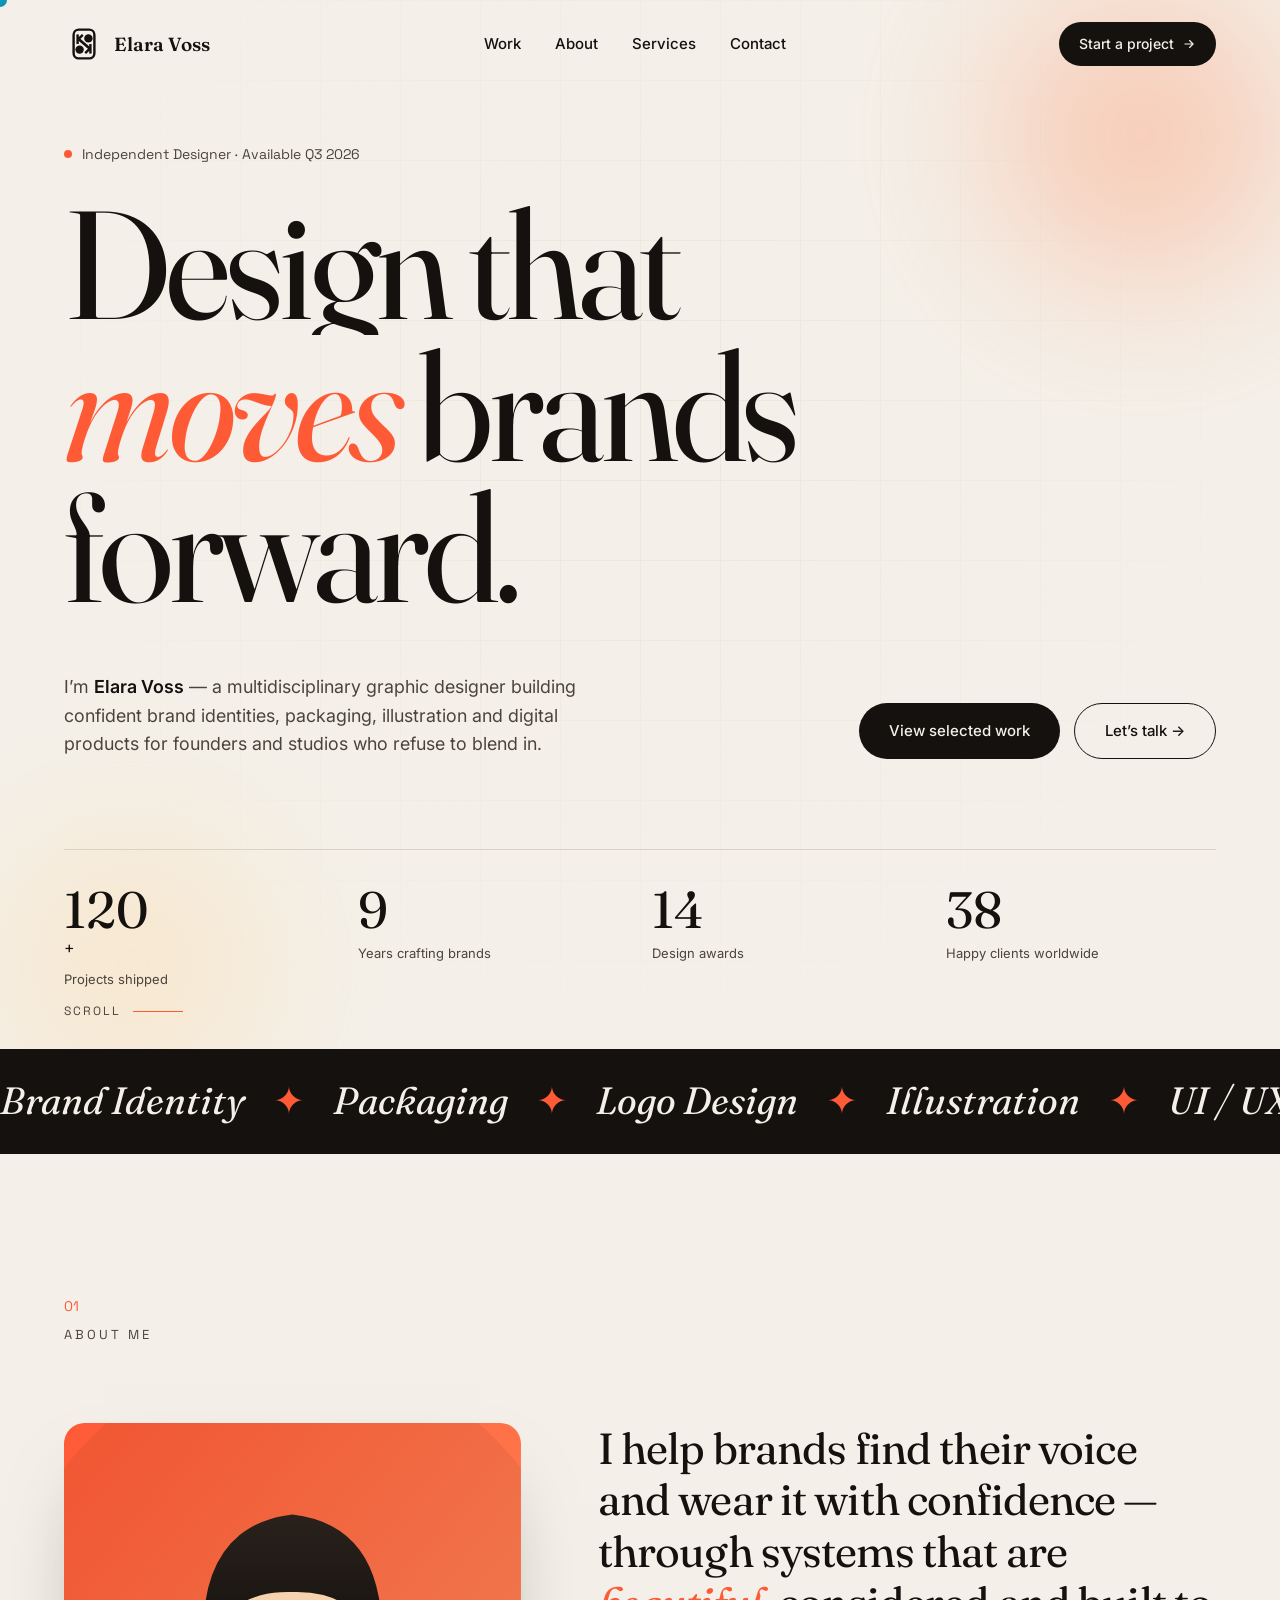
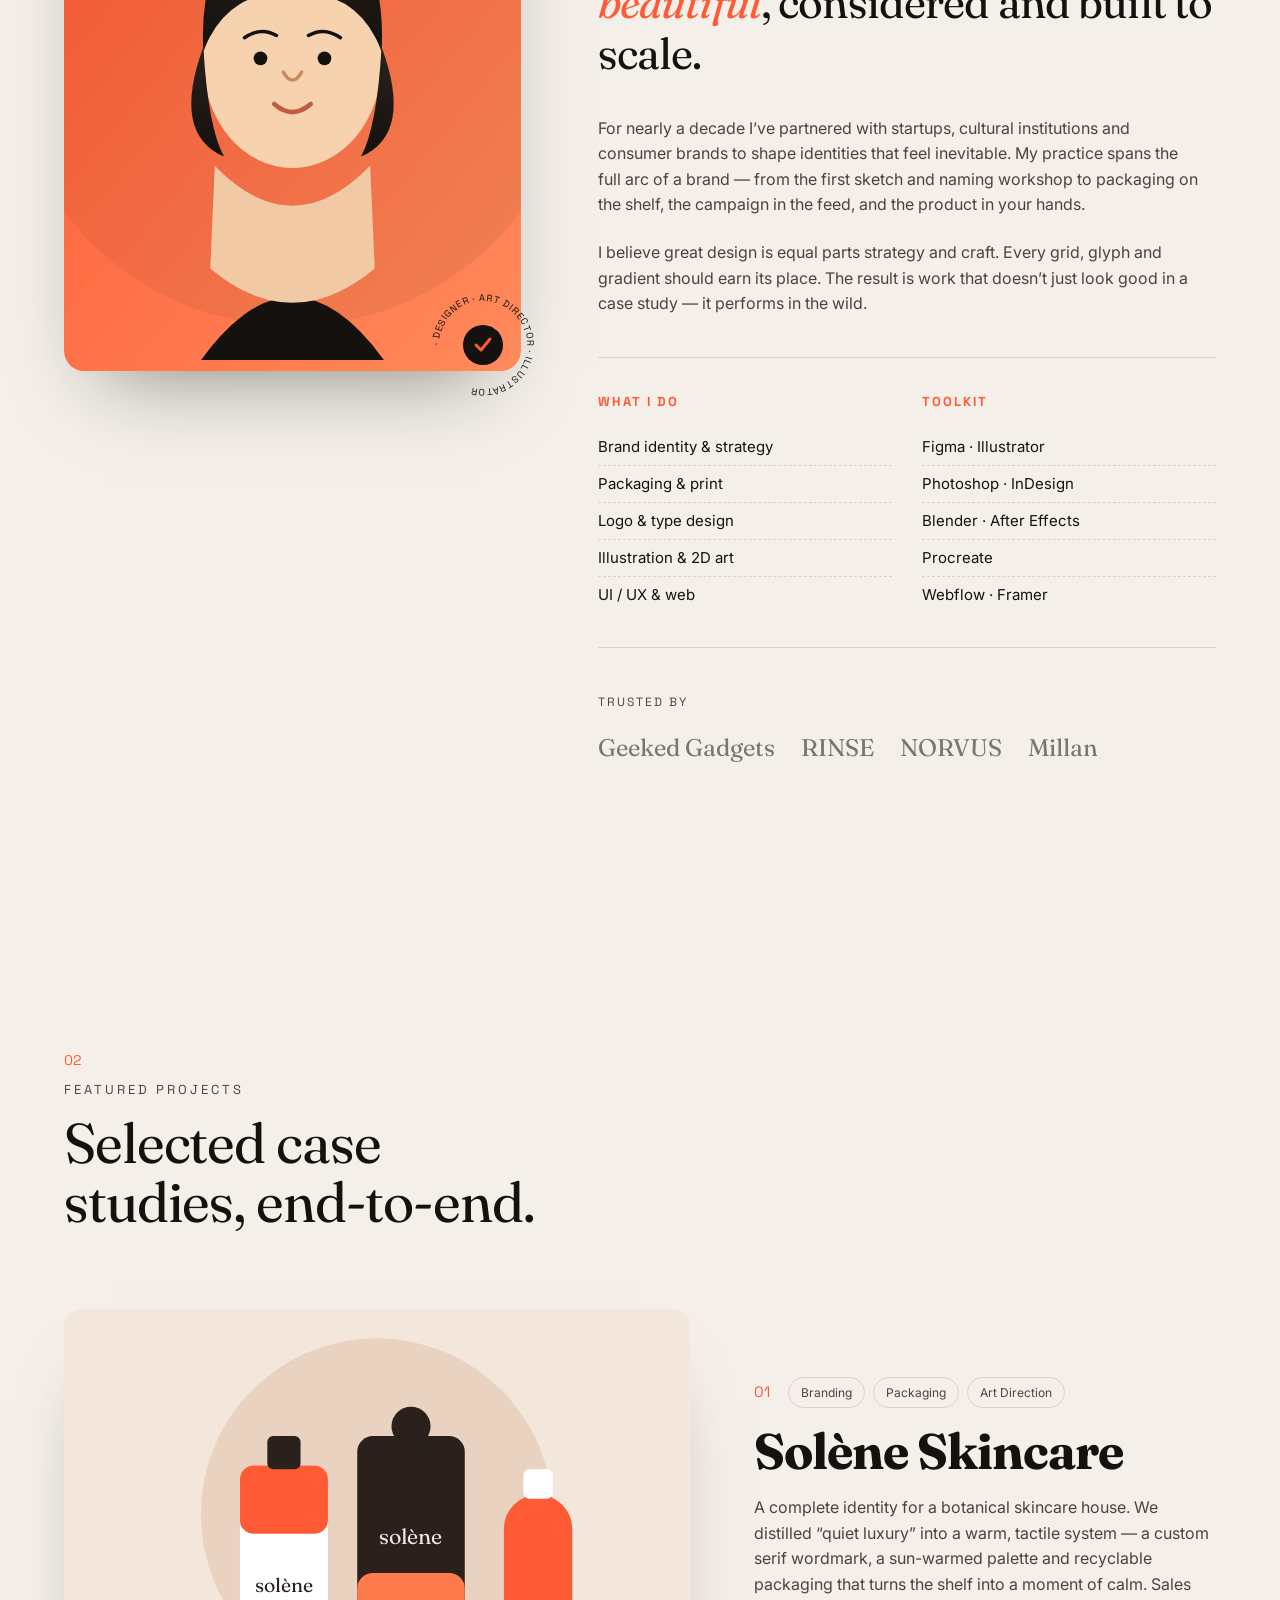
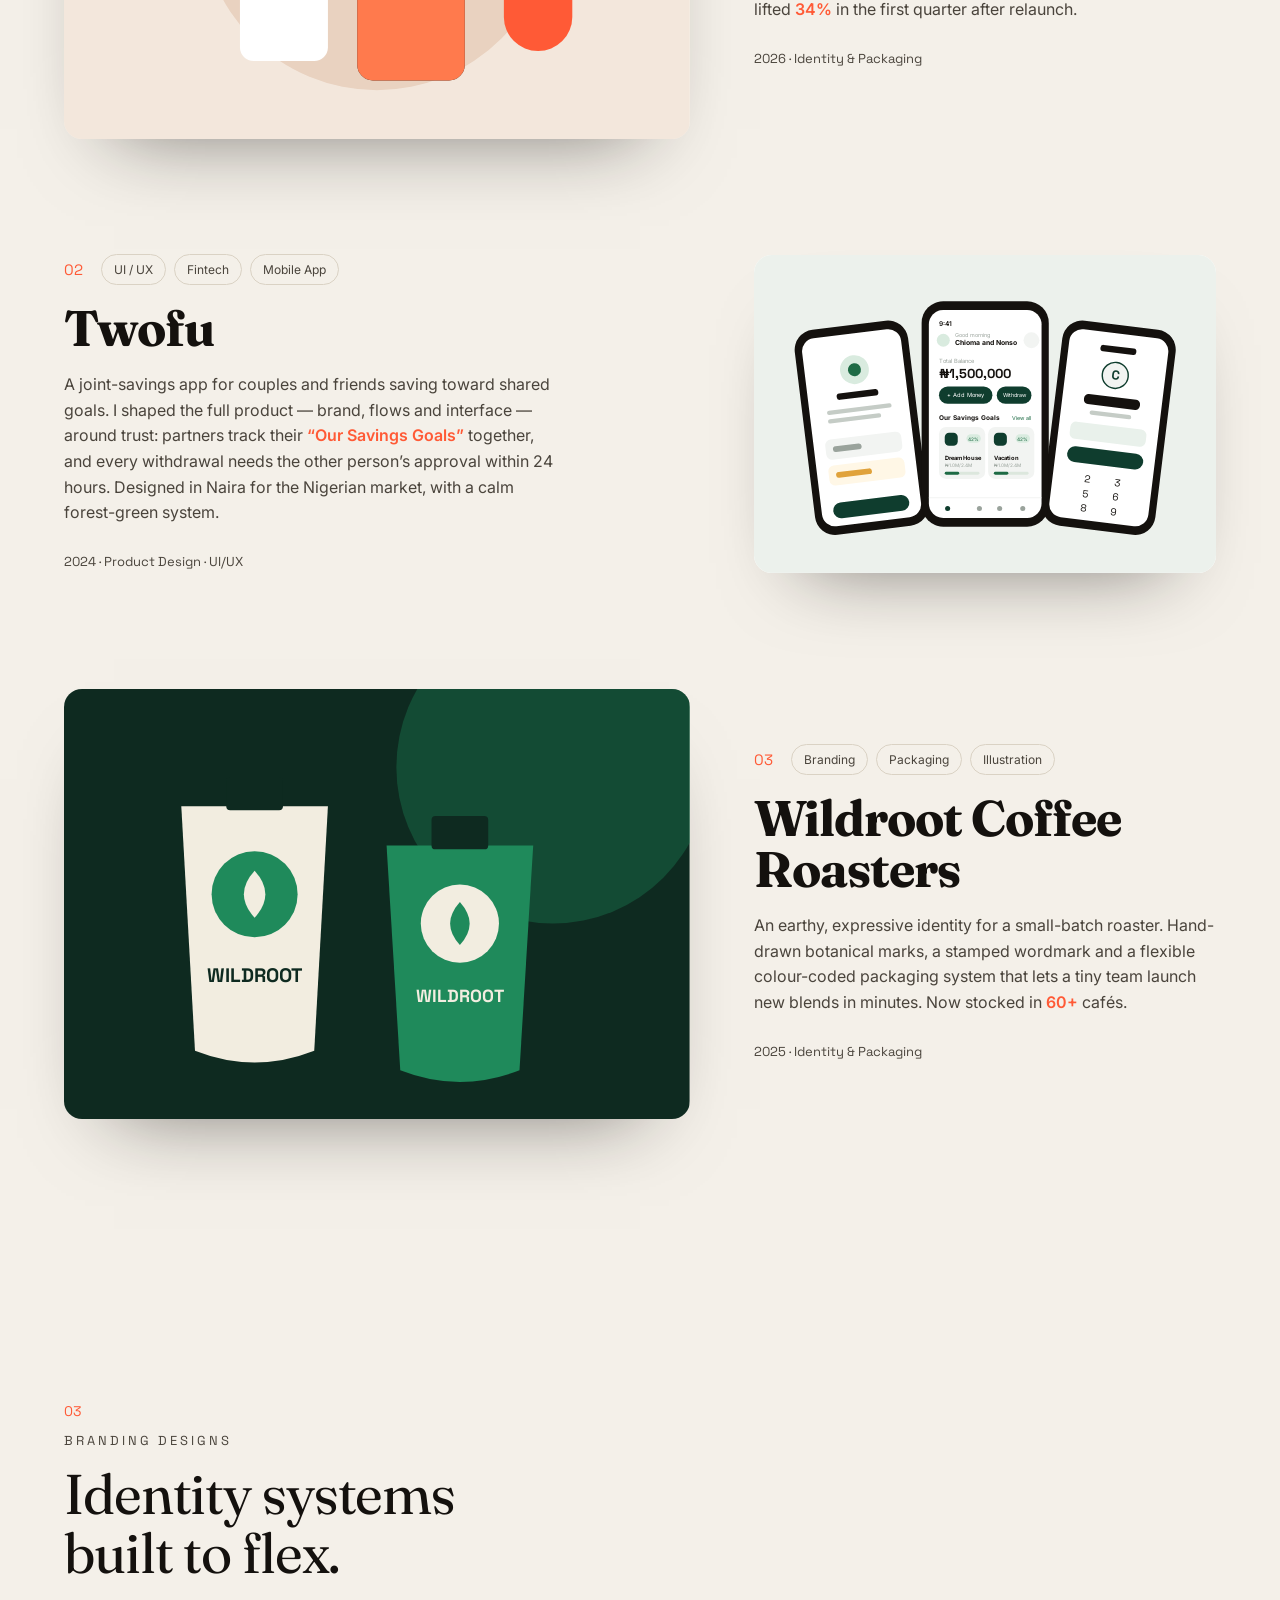
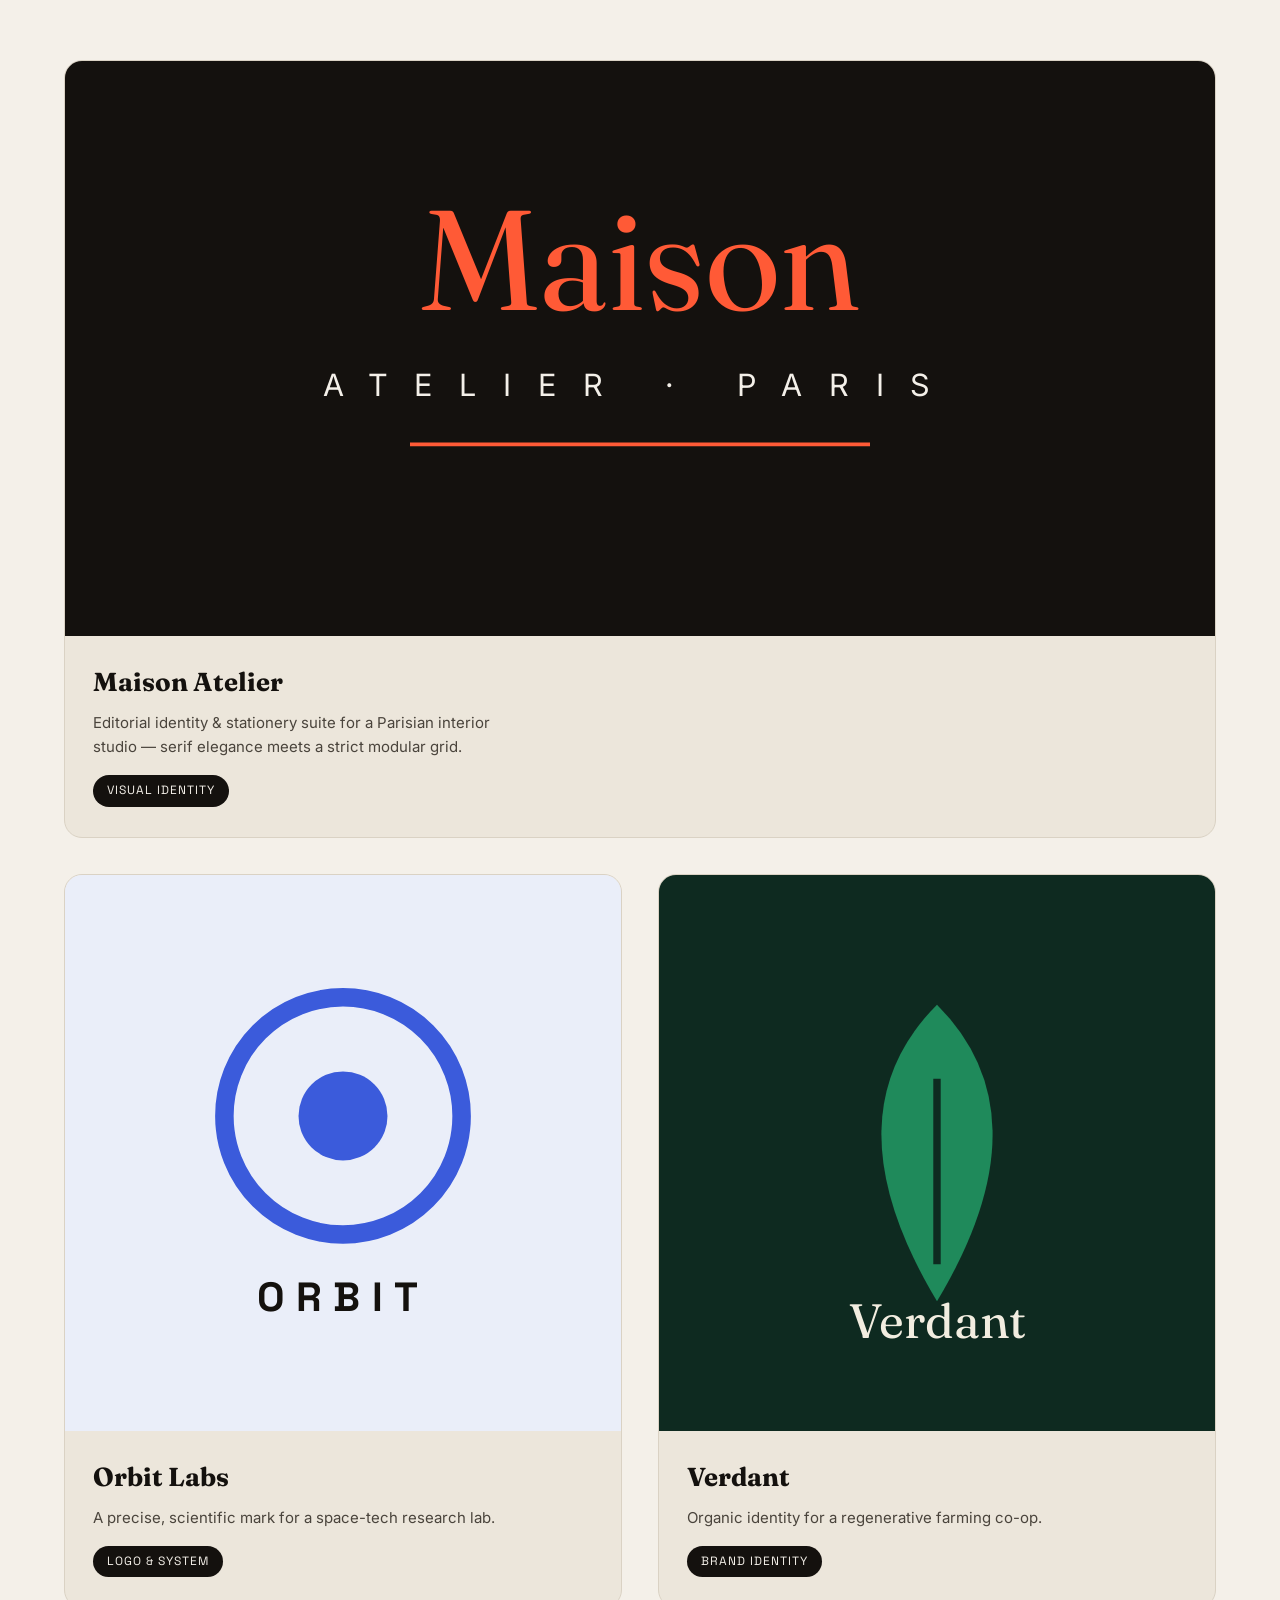
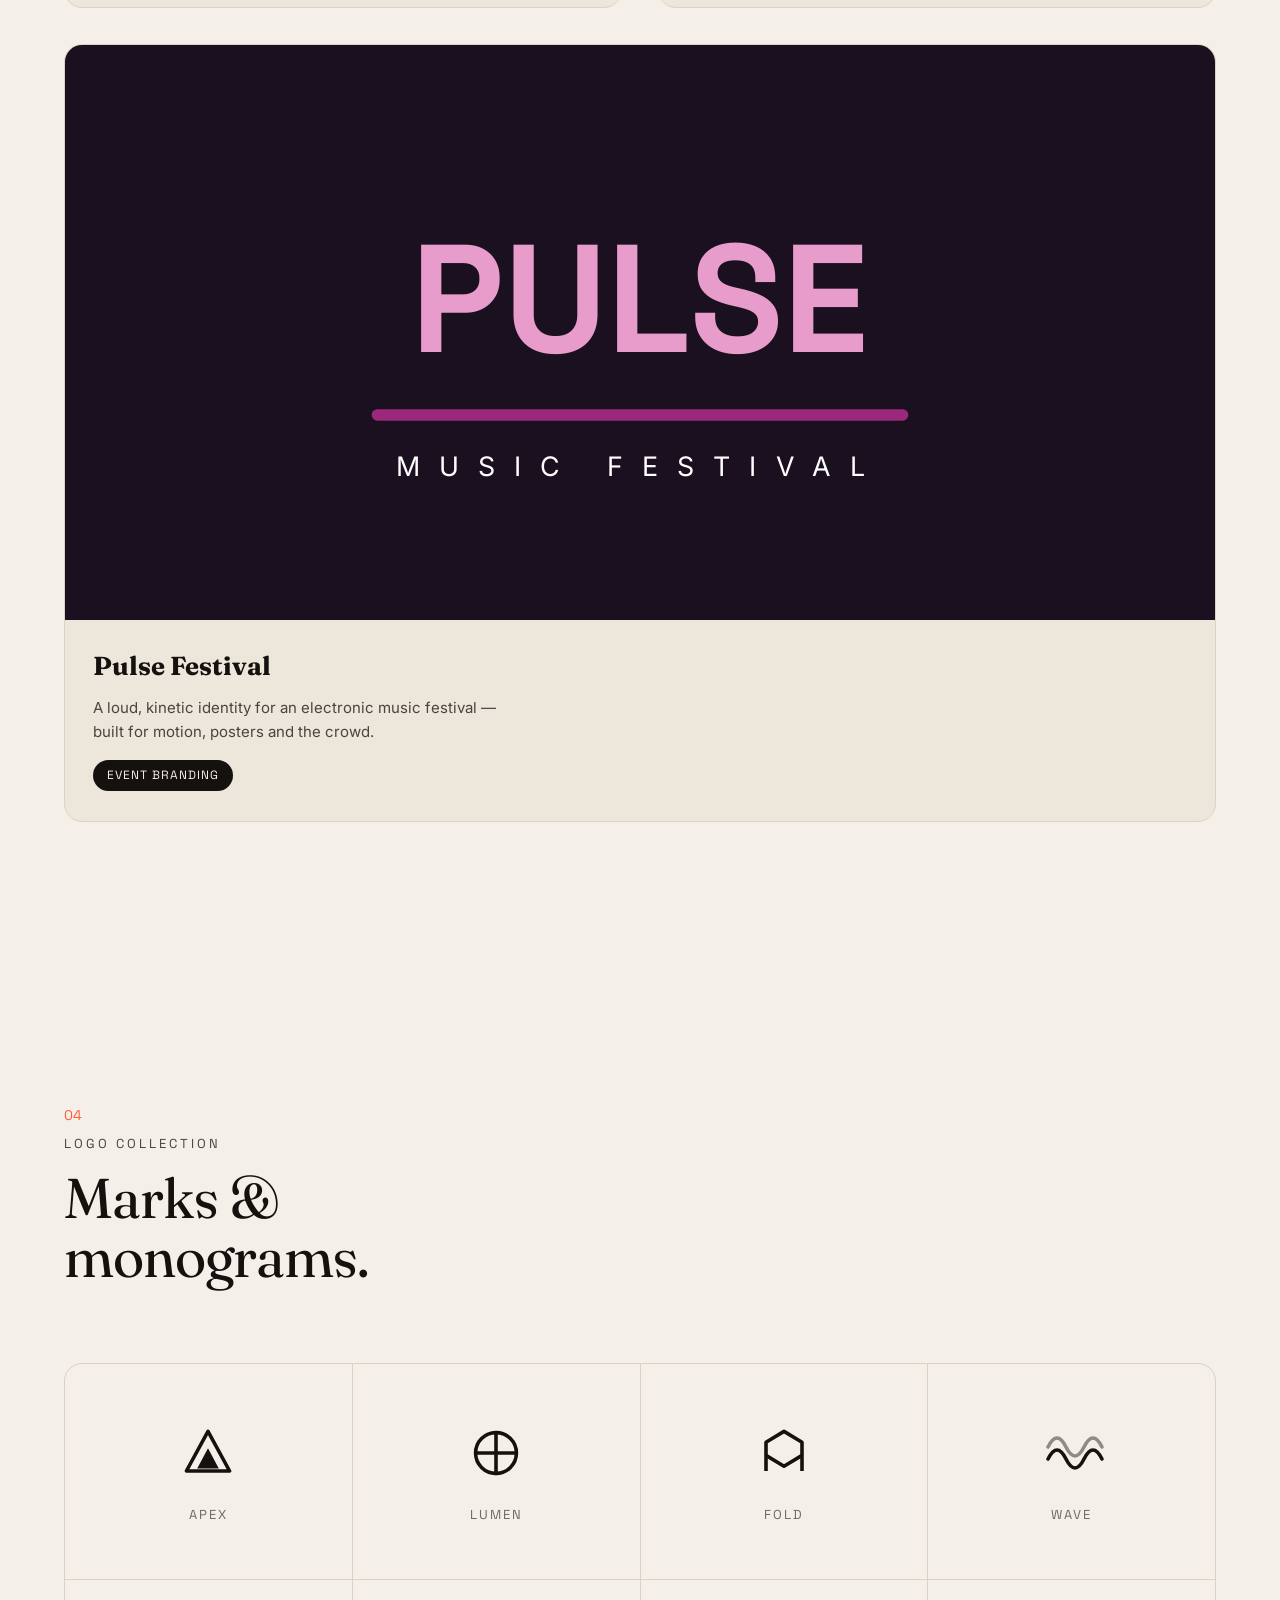
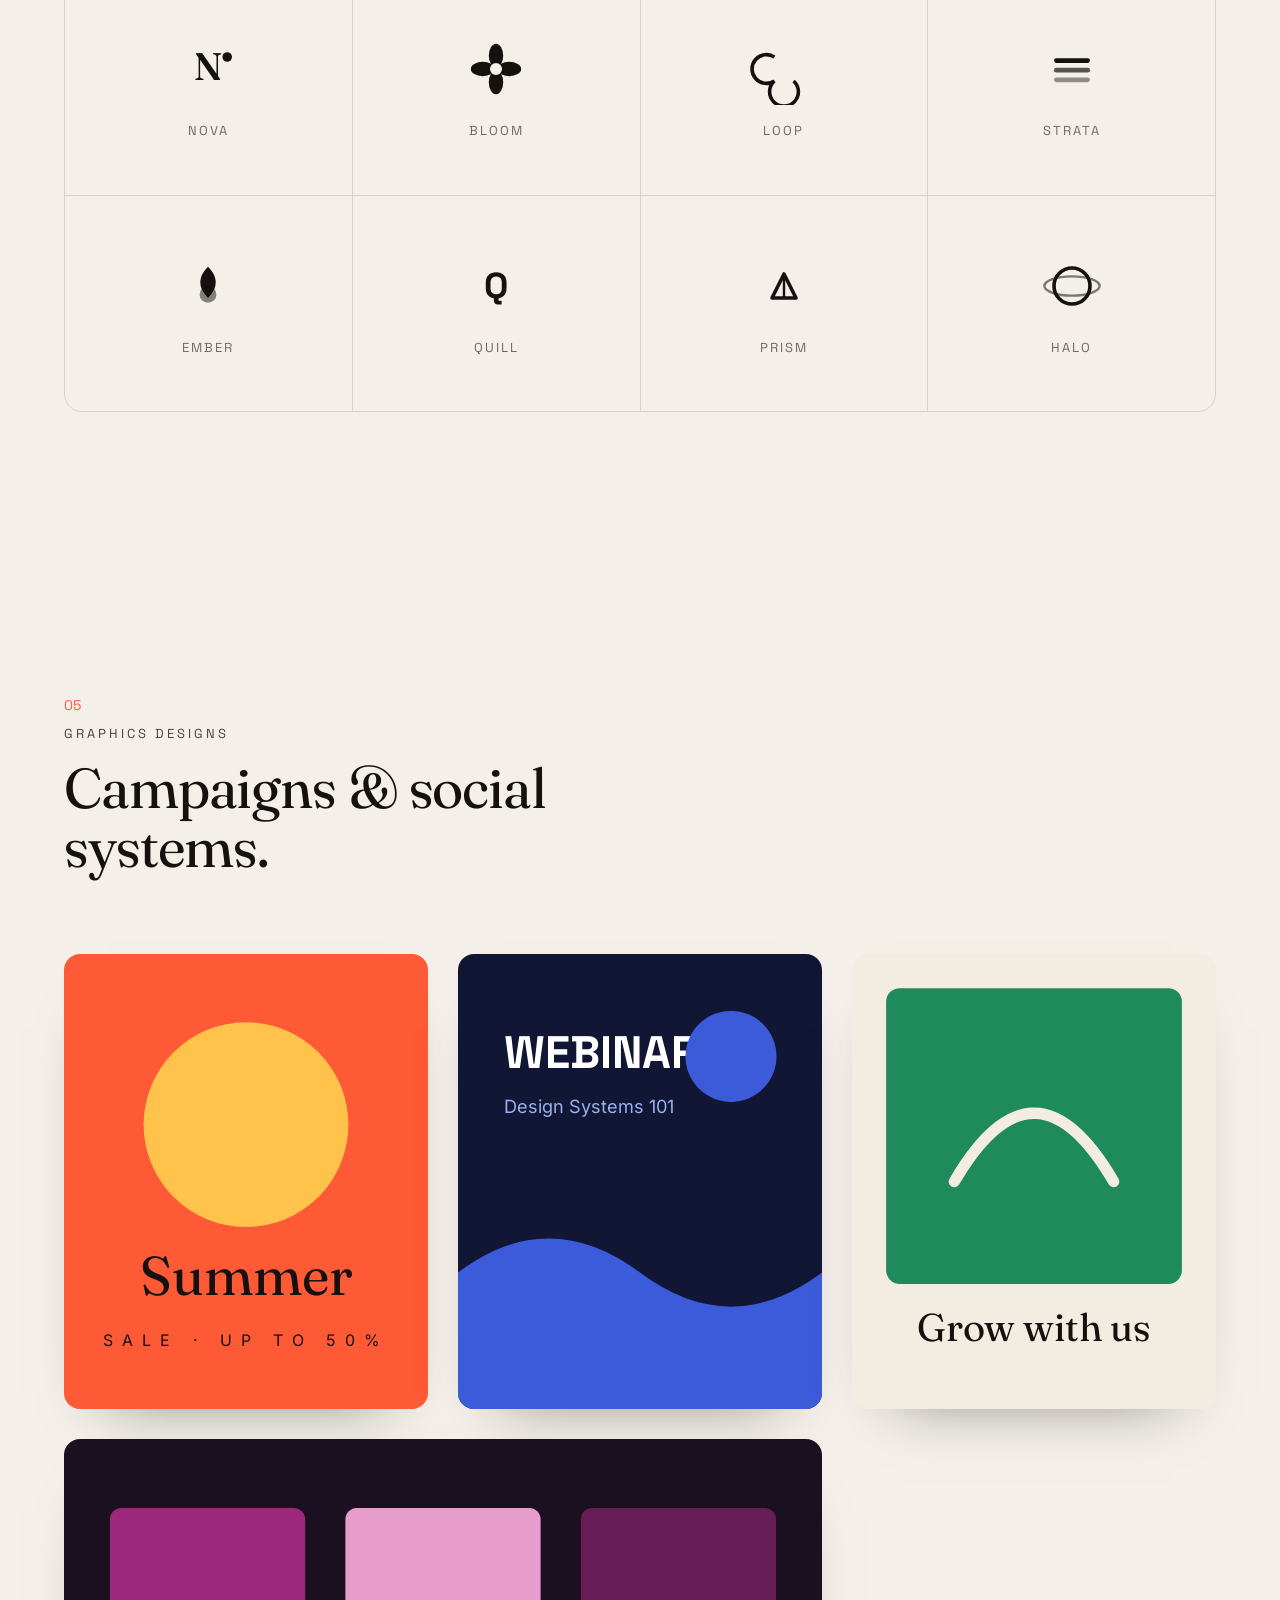
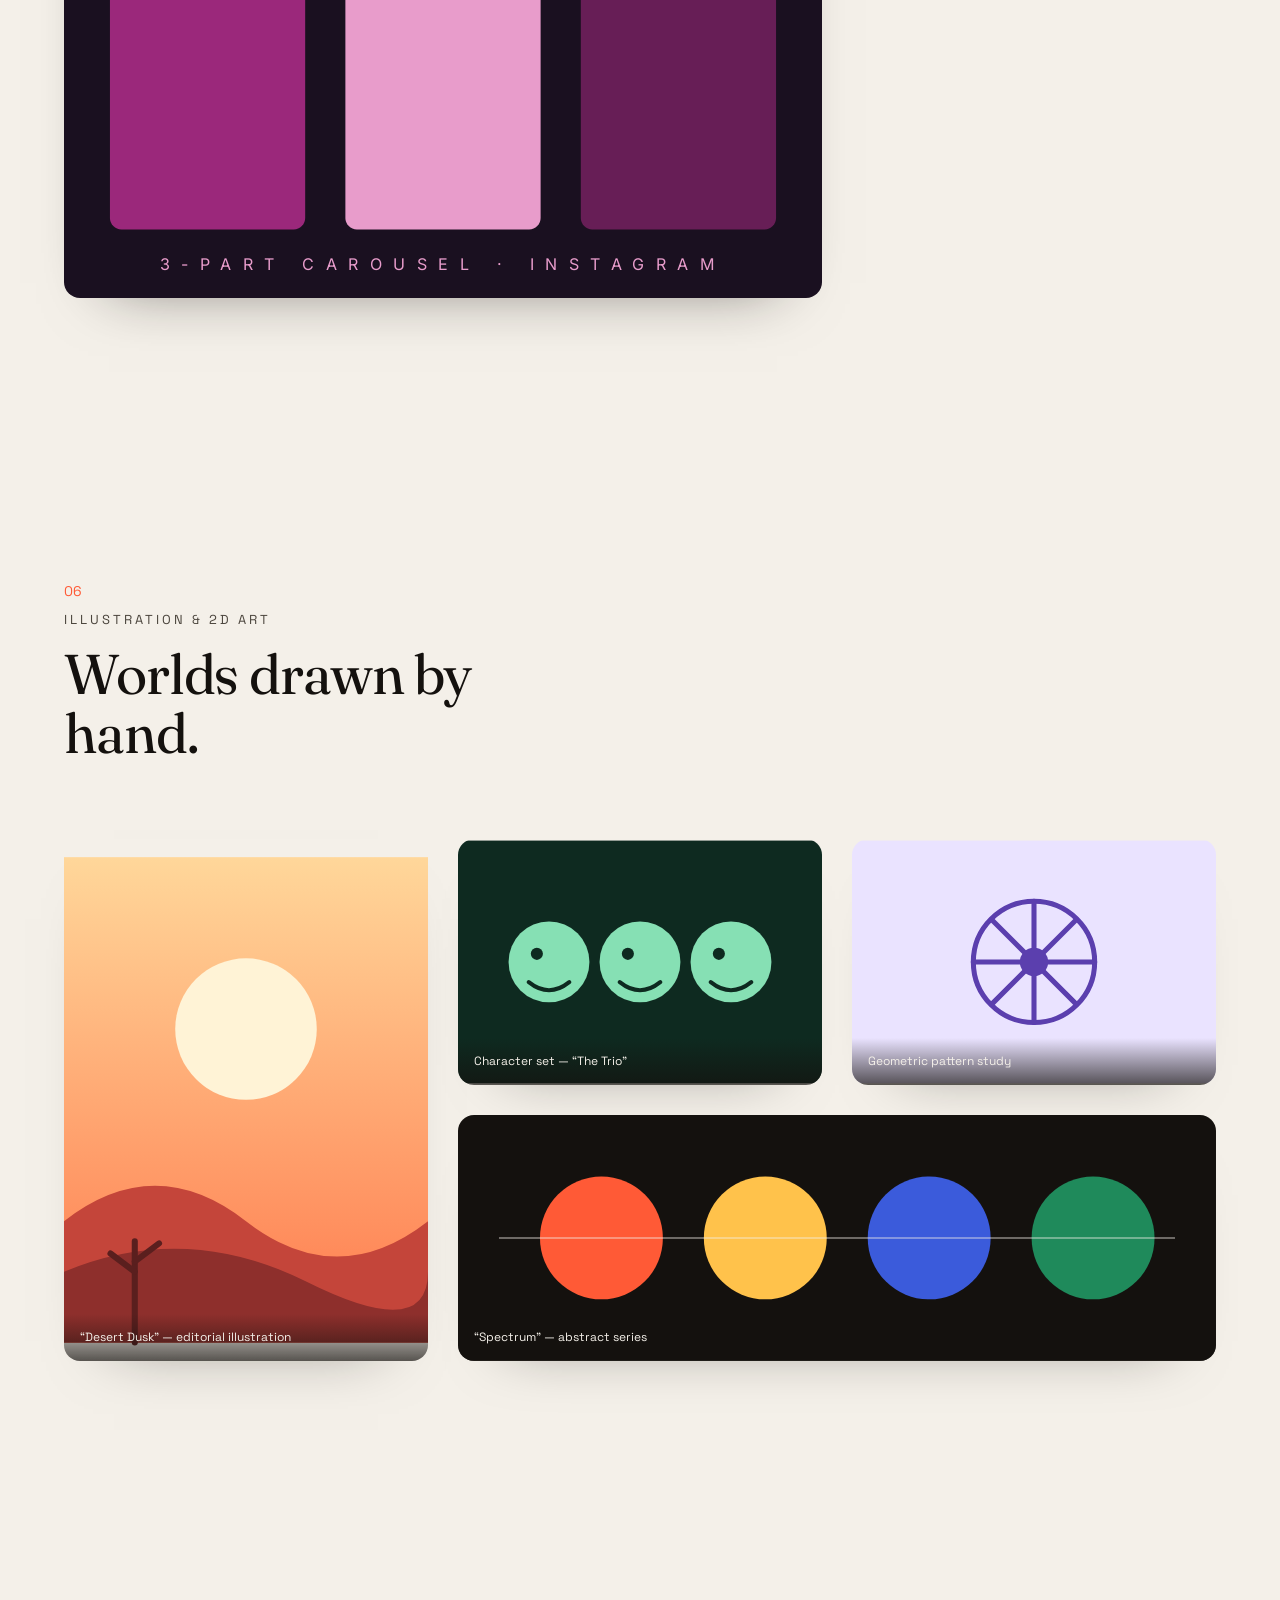
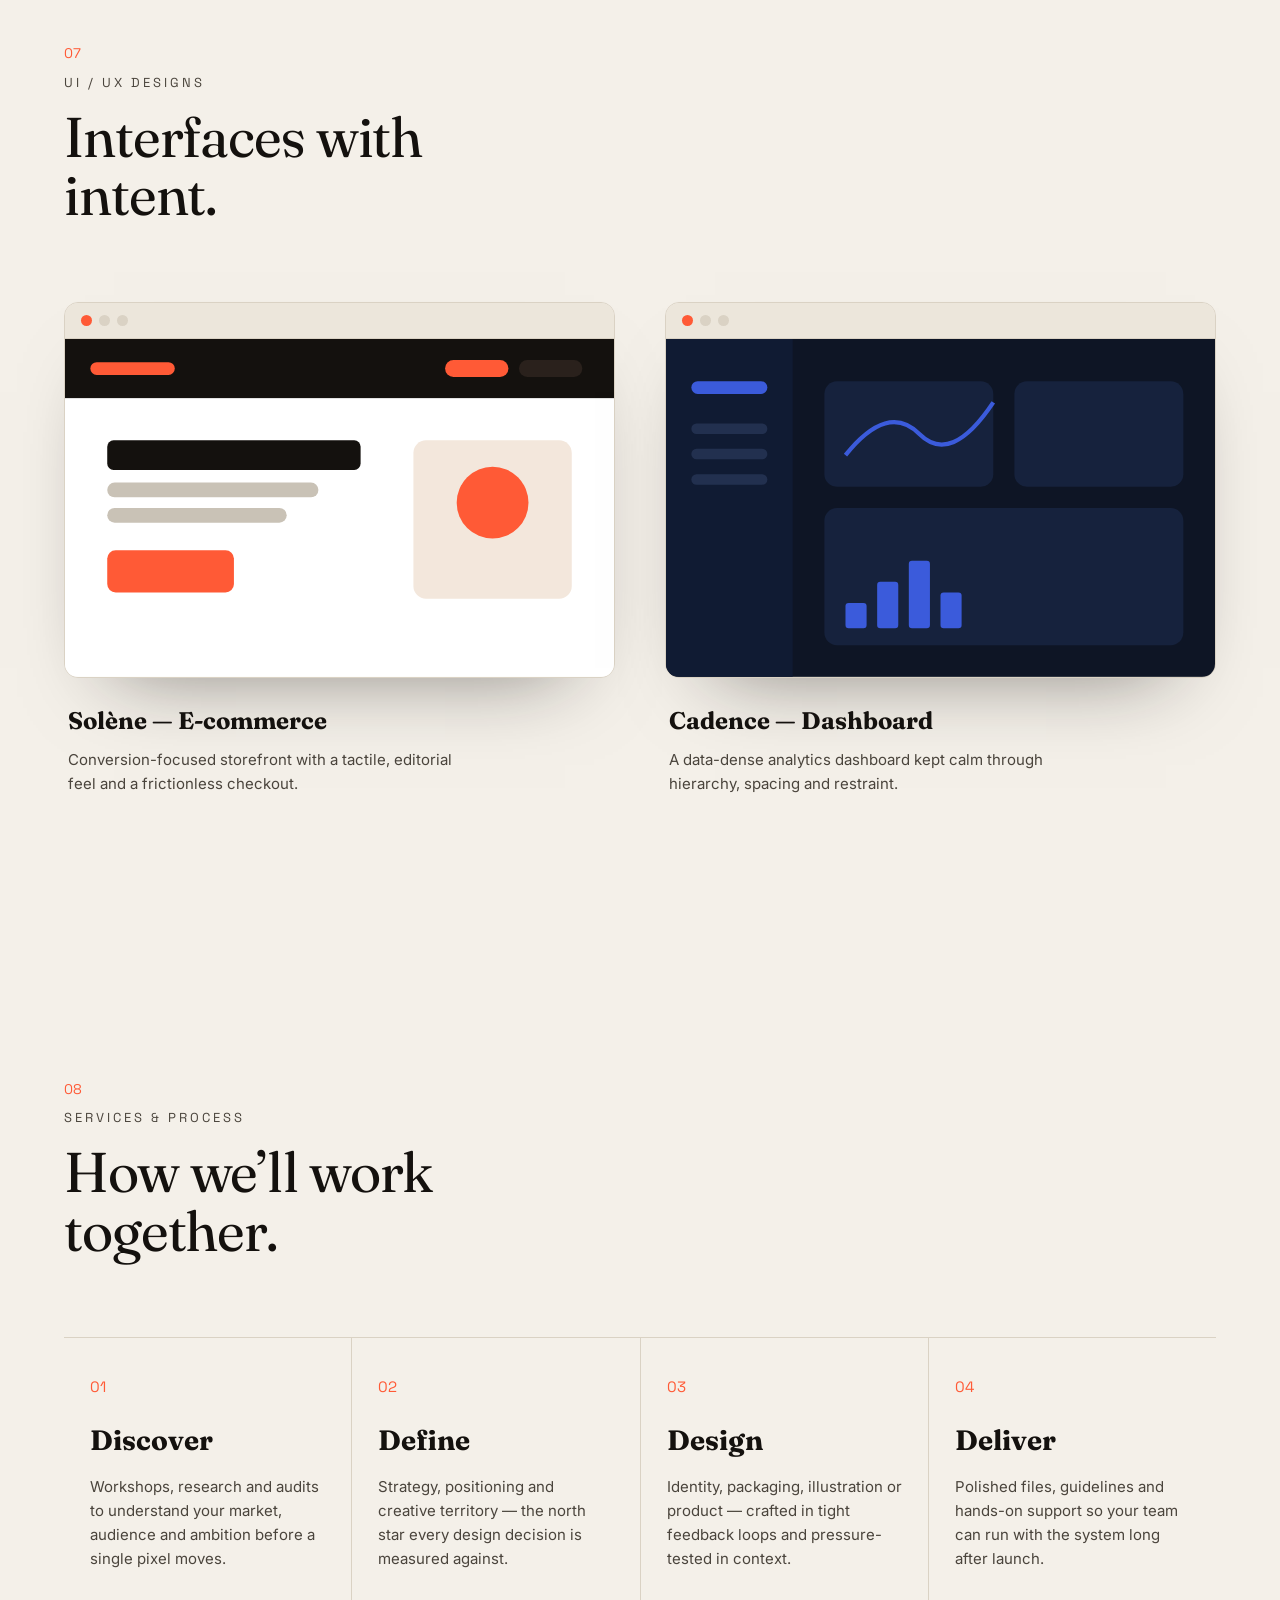
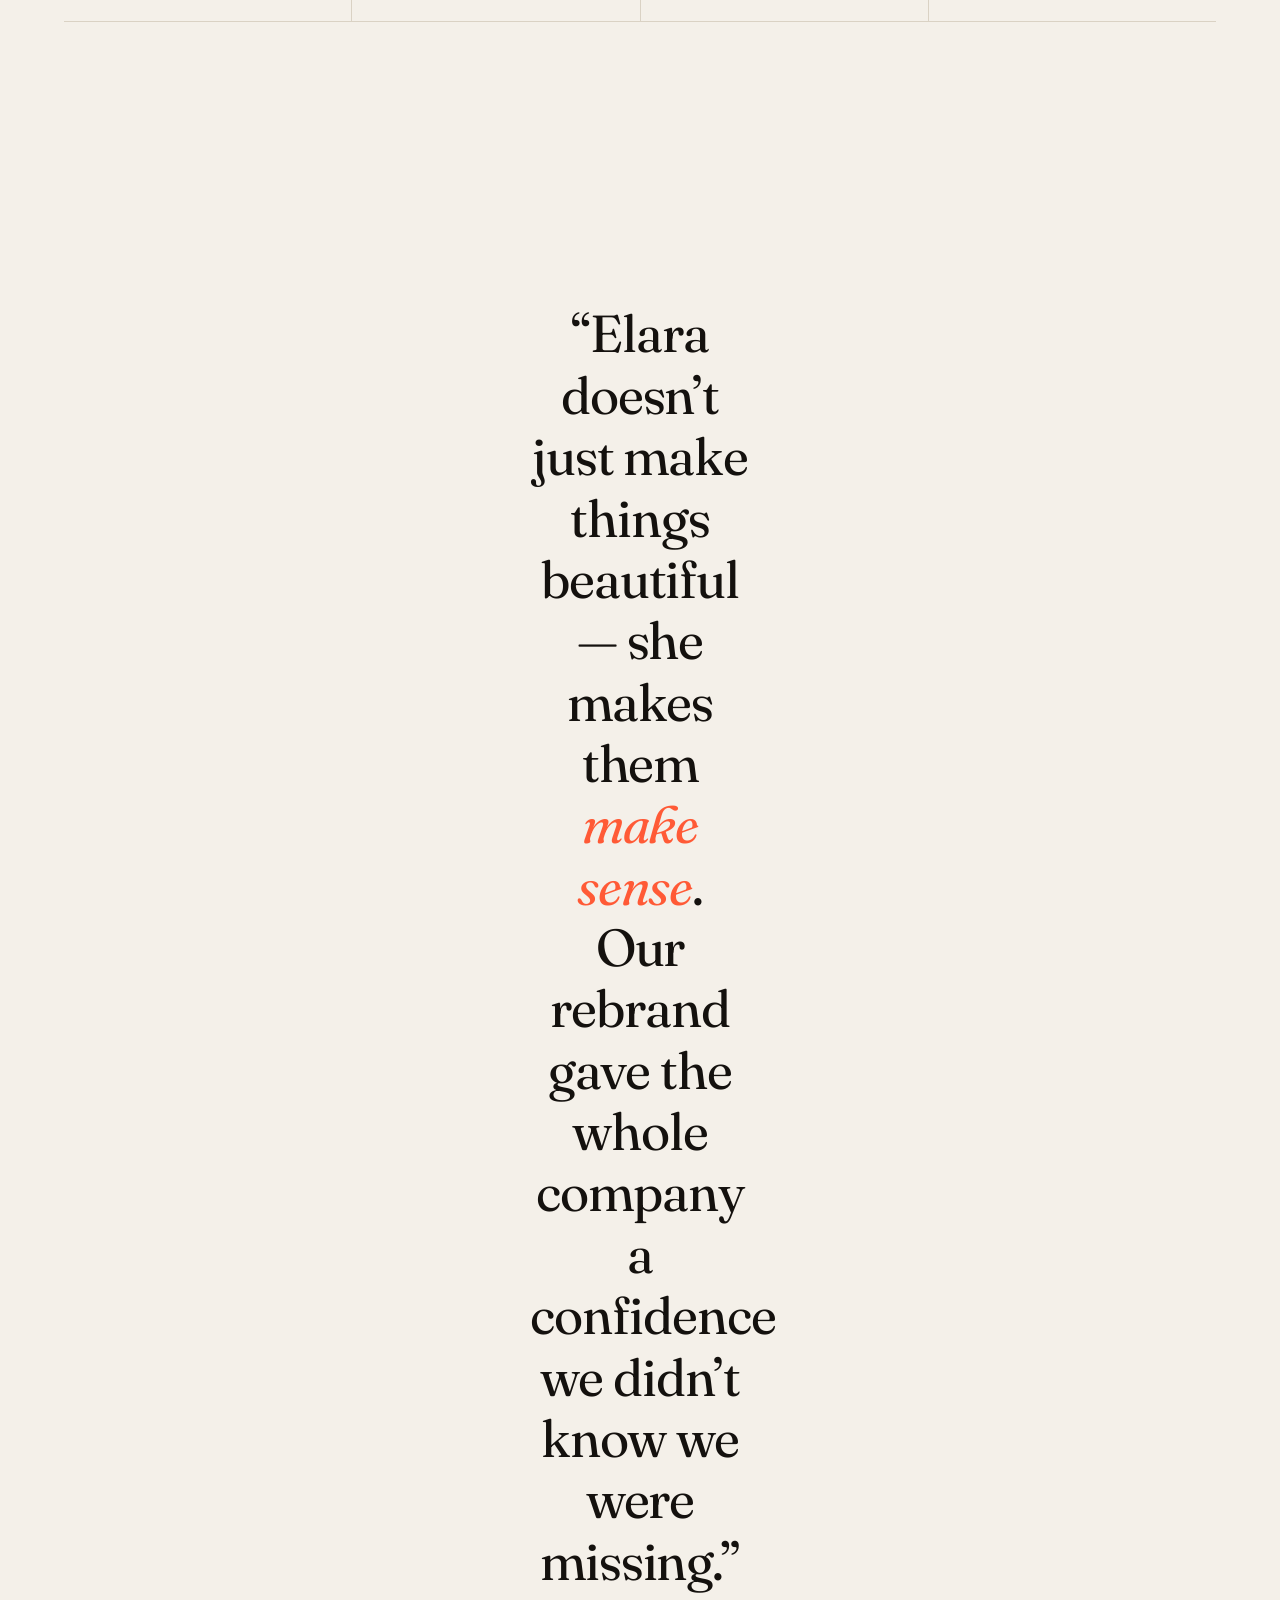
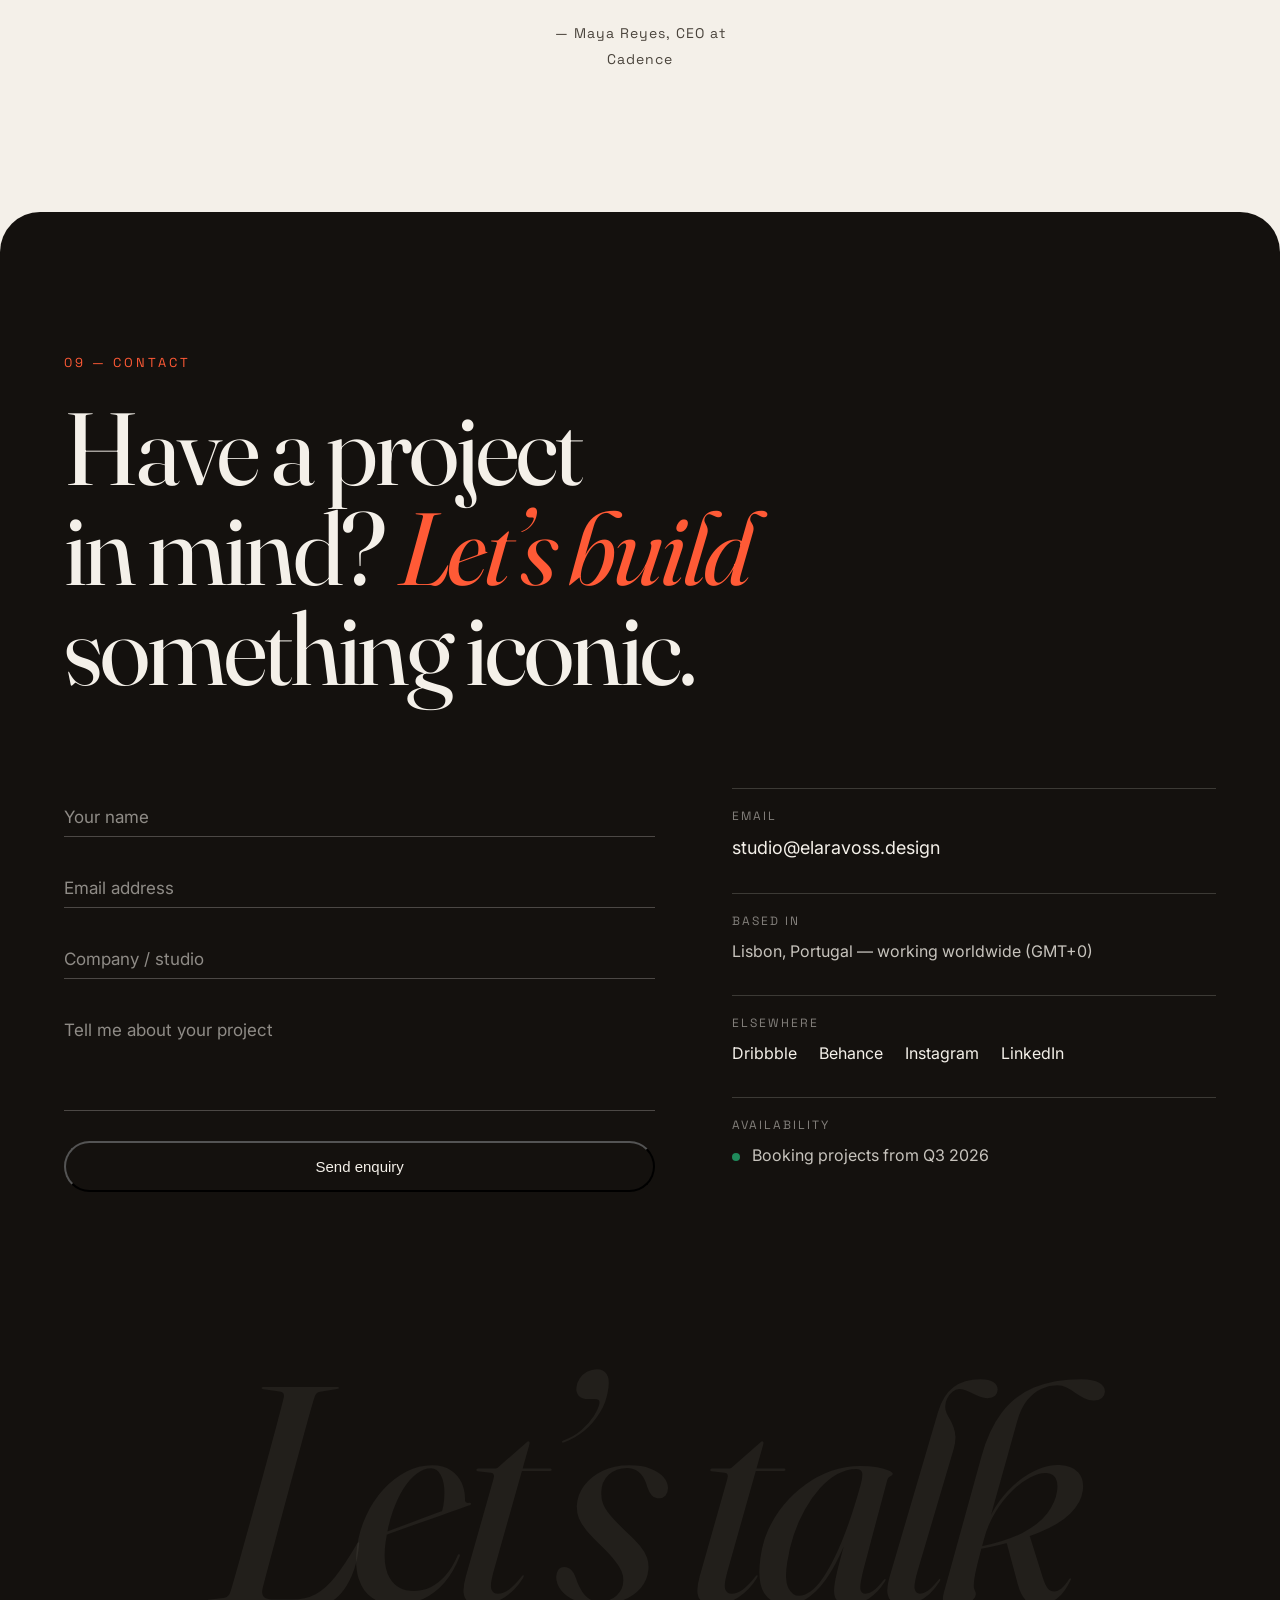
==== commit 6bfa8761: "Update About 'Trusted by' to real clients Co-Authored-By: Claude Opus 4.8 <noreply@anthropic.com> Cl" ====
--- a/index.html
+++ b/index.html
@@ -25,8 +25,7 @@
   <div class="loader" id="loader" aria-hidden="true">
     <div class="loader__inner">
       <span class="loader__mark" aria-hidden="true">
-        <img src="assets/logo.png" alt="" class="brand-img" onerror="this.style.display='none';this.nextElementSibling.removeAttribute('hidden')" />
-        <svg viewBox="0 0 100 100" fill="none" hidden>
+        <svg viewBox="0 0 100 100" fill="none">
           <rect x="24" y="14" width="52" height="72" rx="13" fill="none" stroke="currentColor" stroke-width="6"/>
           <line x1="37" y1="38" x2="65" y2="62" stroke="currentColor" stroke-width="7"/>
           <rect x="31" y="26" width="6" height="24" fill="currentColor"/>
@@ -51,8 +50,7 @@
   <header class="nav" id="nav">
     <a href="#top" class="nav__brand" data-cursor="hover">
       <span class="nav__brand-mark" aria-hidden="true">
-        <img src="assets/logo.png" alt="" class="brand-img" onerror="this.style.display='none';this.nextElementSibling.removeAttribute('hidden')" />
-        <svg viewBox="0 0 100 100" fill="none" hidden>
+        <svg viewBox="0 0 100 100" fill="none">
           <rect x="24" y="14" width="52" height="72" rx="13" fill="none" stroke="currentColor" stroke-width="6"/>
           <line x1="37" y1="38" x2="65" y2="62" stroke="currentColor" stroke-width="7"/>
           <rect x="31" y="26" width="6" height="24" fill="currentColor"/>
@@ -256,7 +254,7 @@
           <div class="about__clients reveal">
             <span class="about__clients-label">Trusted by</span>
             <div class="about__logos">
-              <span>NOVA</span><span>Lumen</span><span>Atłas</span><span>Verde</span><span>Halo</span><span>Mýth</span>
+              <span>Geeked Gadgets</span><span>RINSE</span><span>NORVUS</span><span>Millan</span>
             </div>
           </div>
         </div>
@@ -318,9 +316,7 @@
         <!-- Project 02 -->
         <article class="case reveal" data-accent="#0F3D2E">
           <a class="case__media case__media--twofu" href="#" data-cursor="view" aria-label="Open case study: Twofu">
-            <img src="assets/twofu.png" alt="Twofu — joint savings app showcase with three app screens" class="mock" loading="lazy"
-                 onerror="this.style.display='none';this.nextElementSibling.removeAttribute('hidden')" />
-            <svg viewBox="0 0 640 440" class="mock mock--fallback" role="img" aria-label="Twofu joint savings app screens (placeholder shown until the image is uploaded)" hidden>
+            <svg viewBox="0 0 640 440" class="mock" role="img" aria-label="Twofu joint savings app screens">
               <rect width="640" height="440" fill="#ECF1EC"/>
 
               <!-- LEFT phone: Request Sent -->
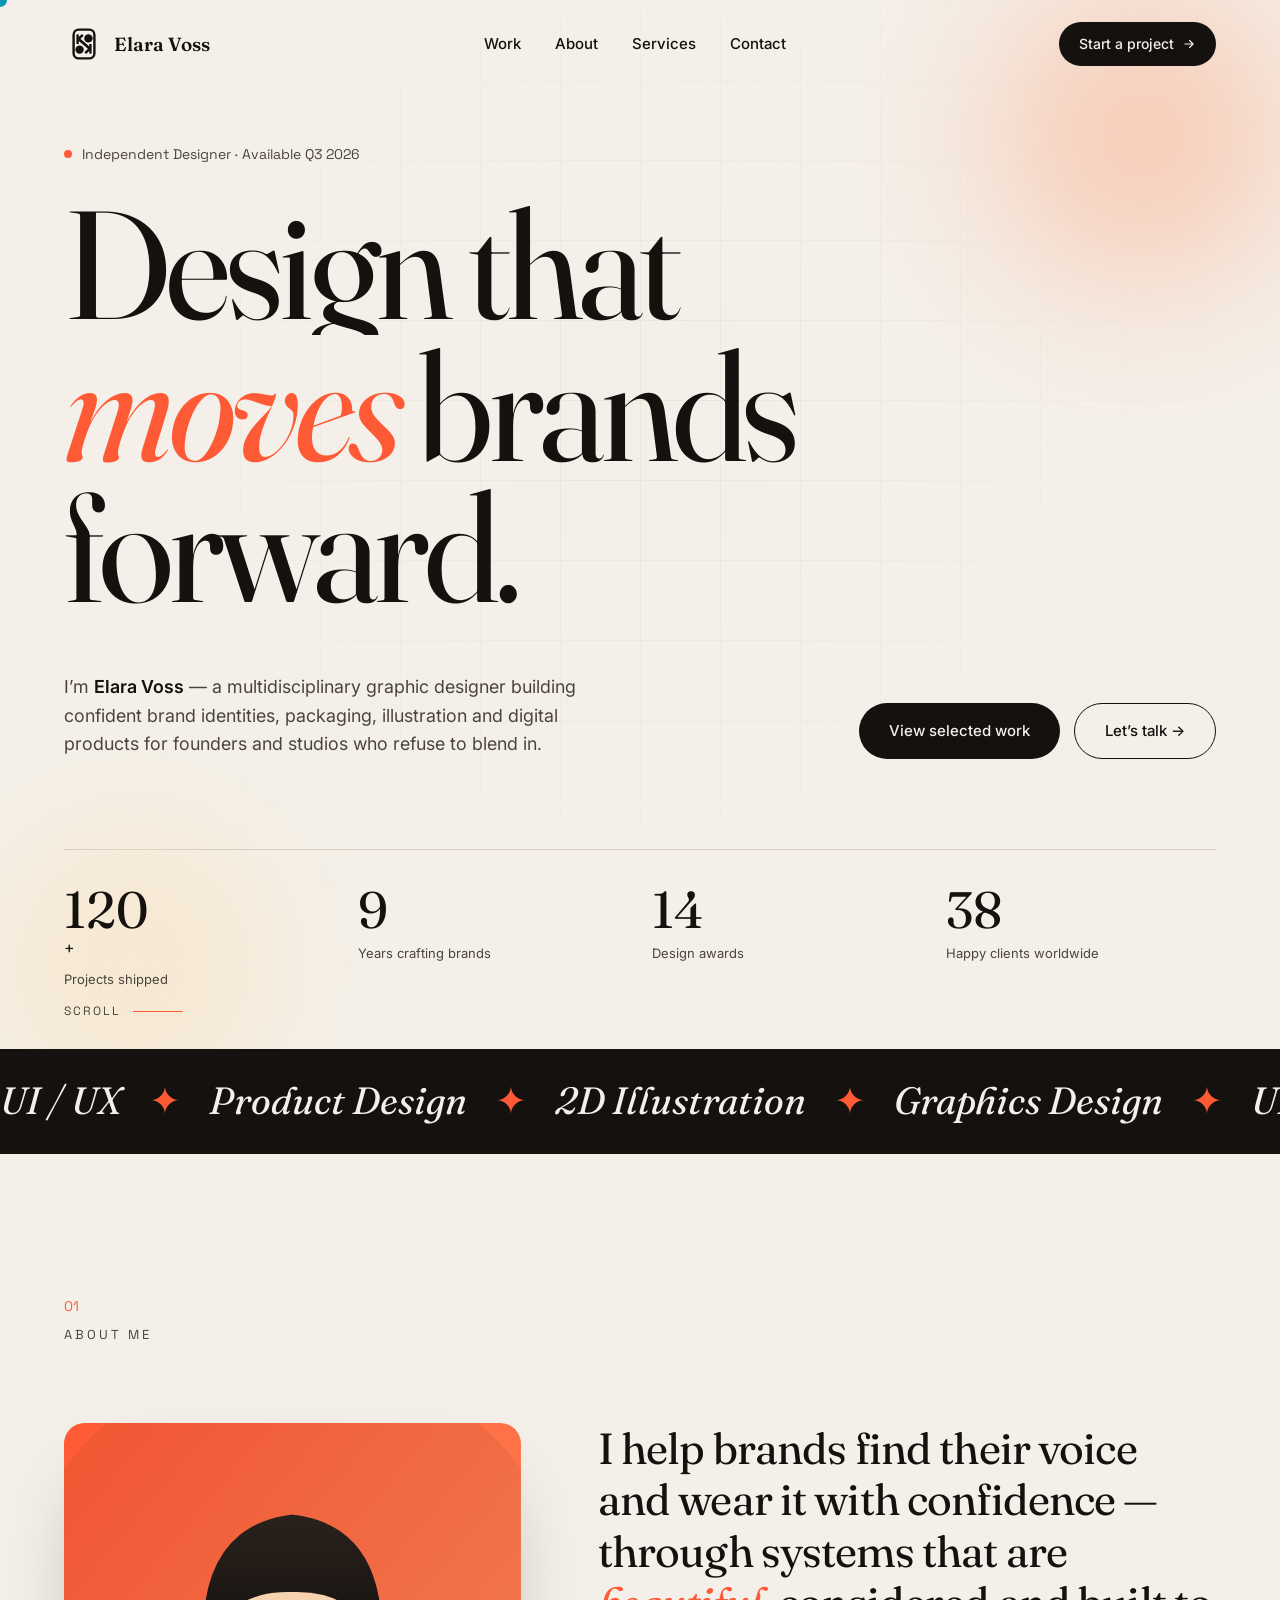
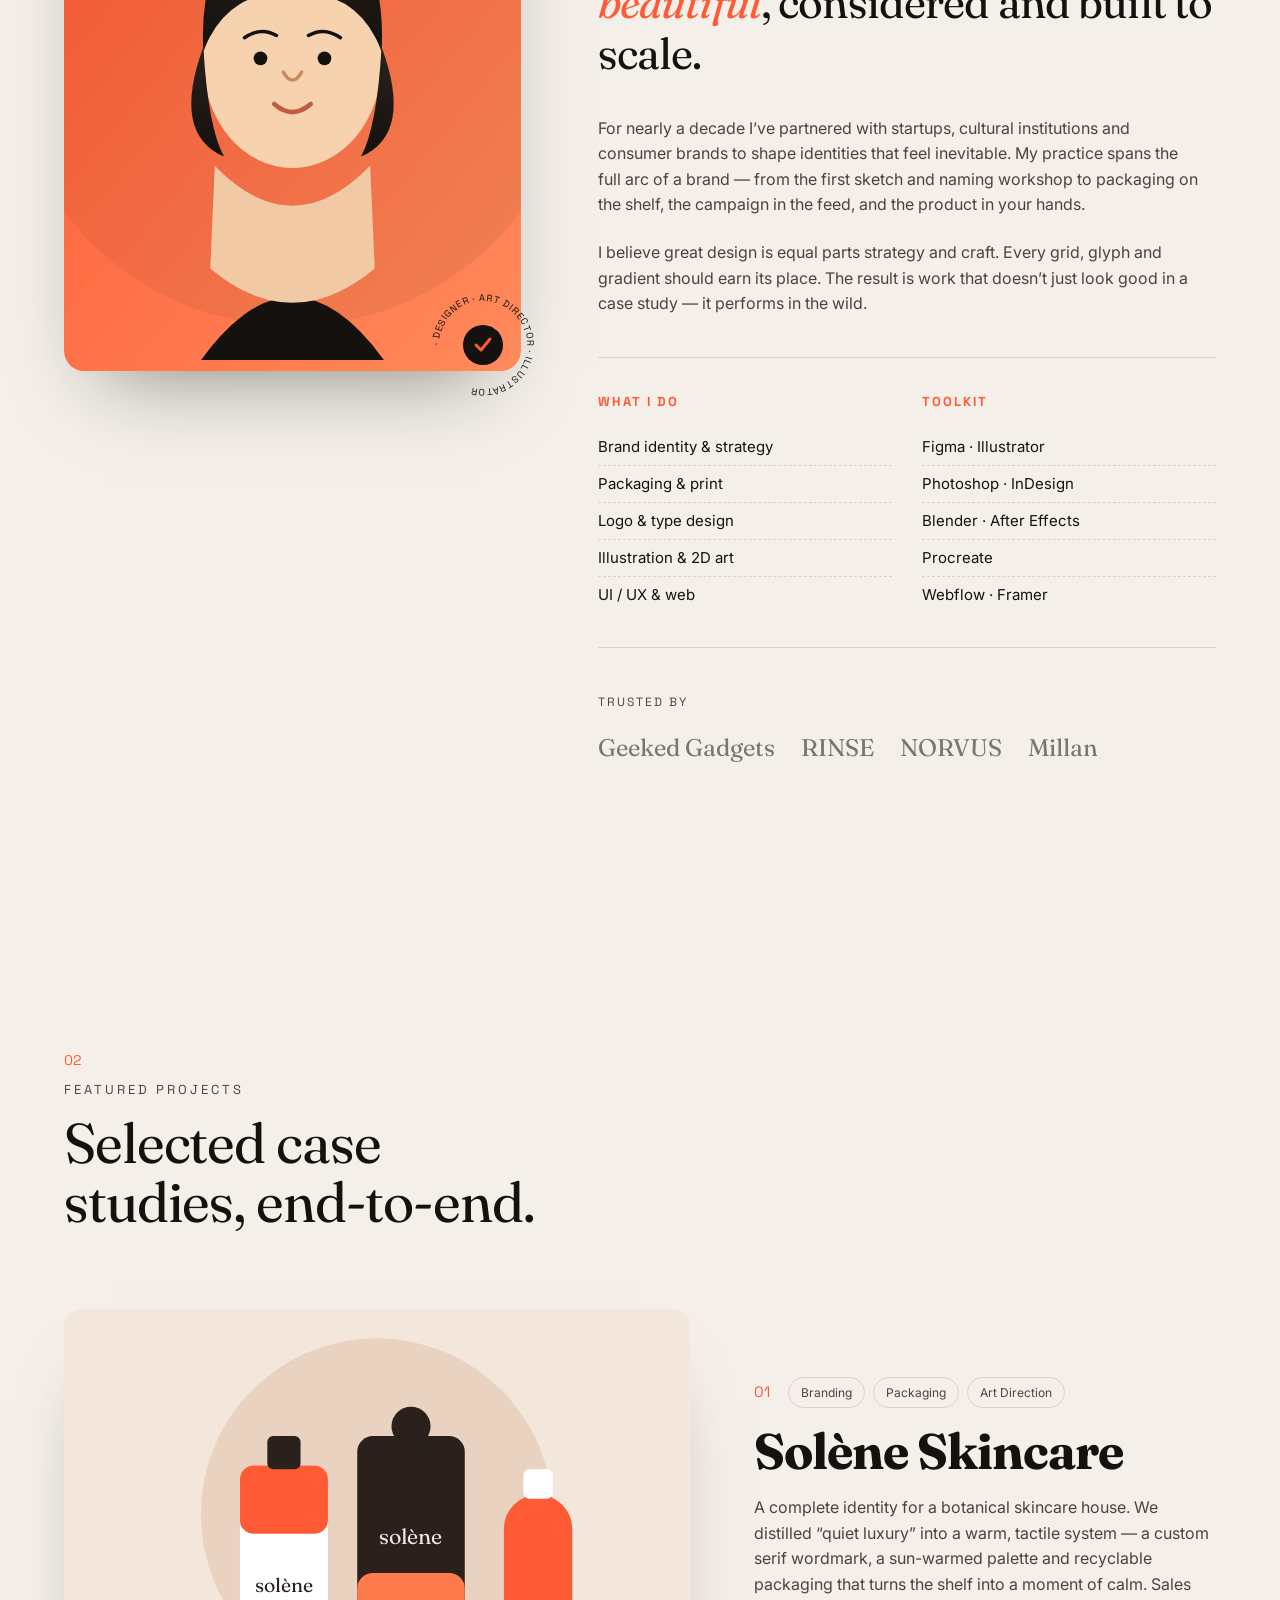
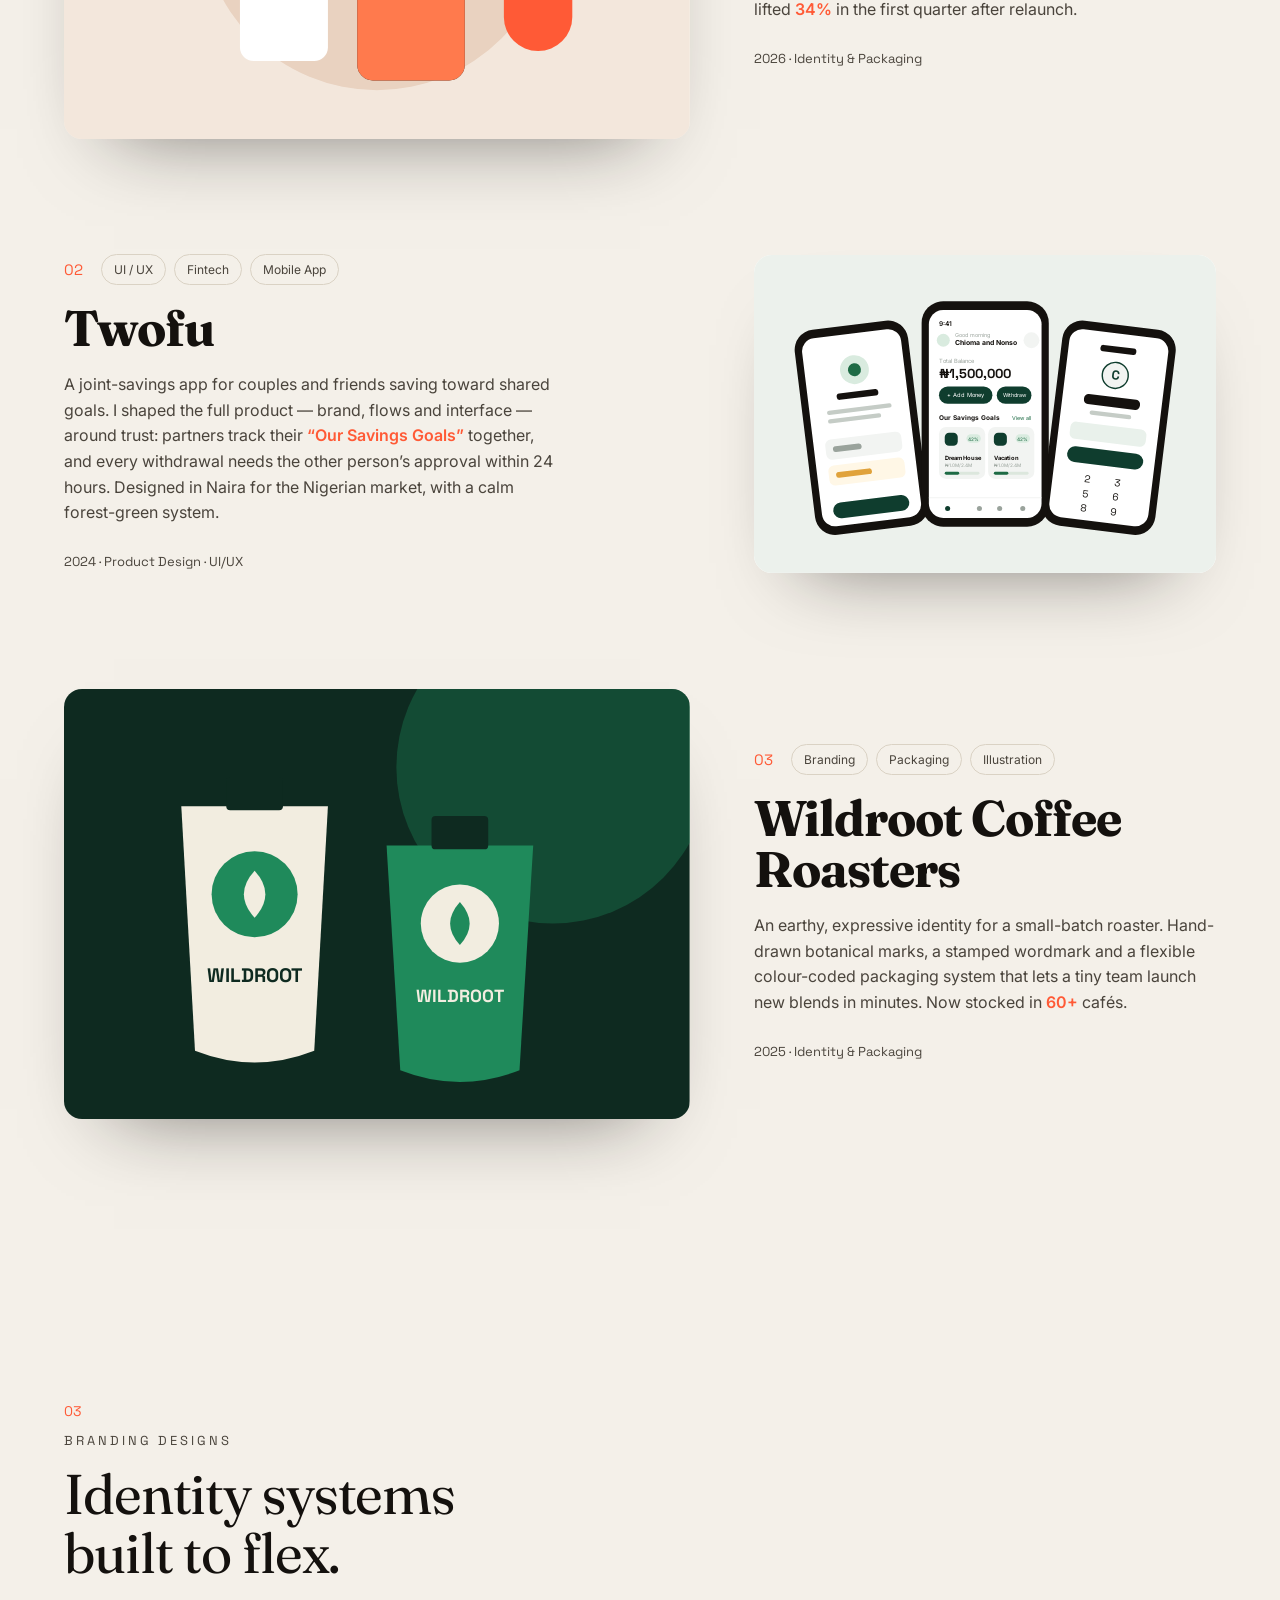
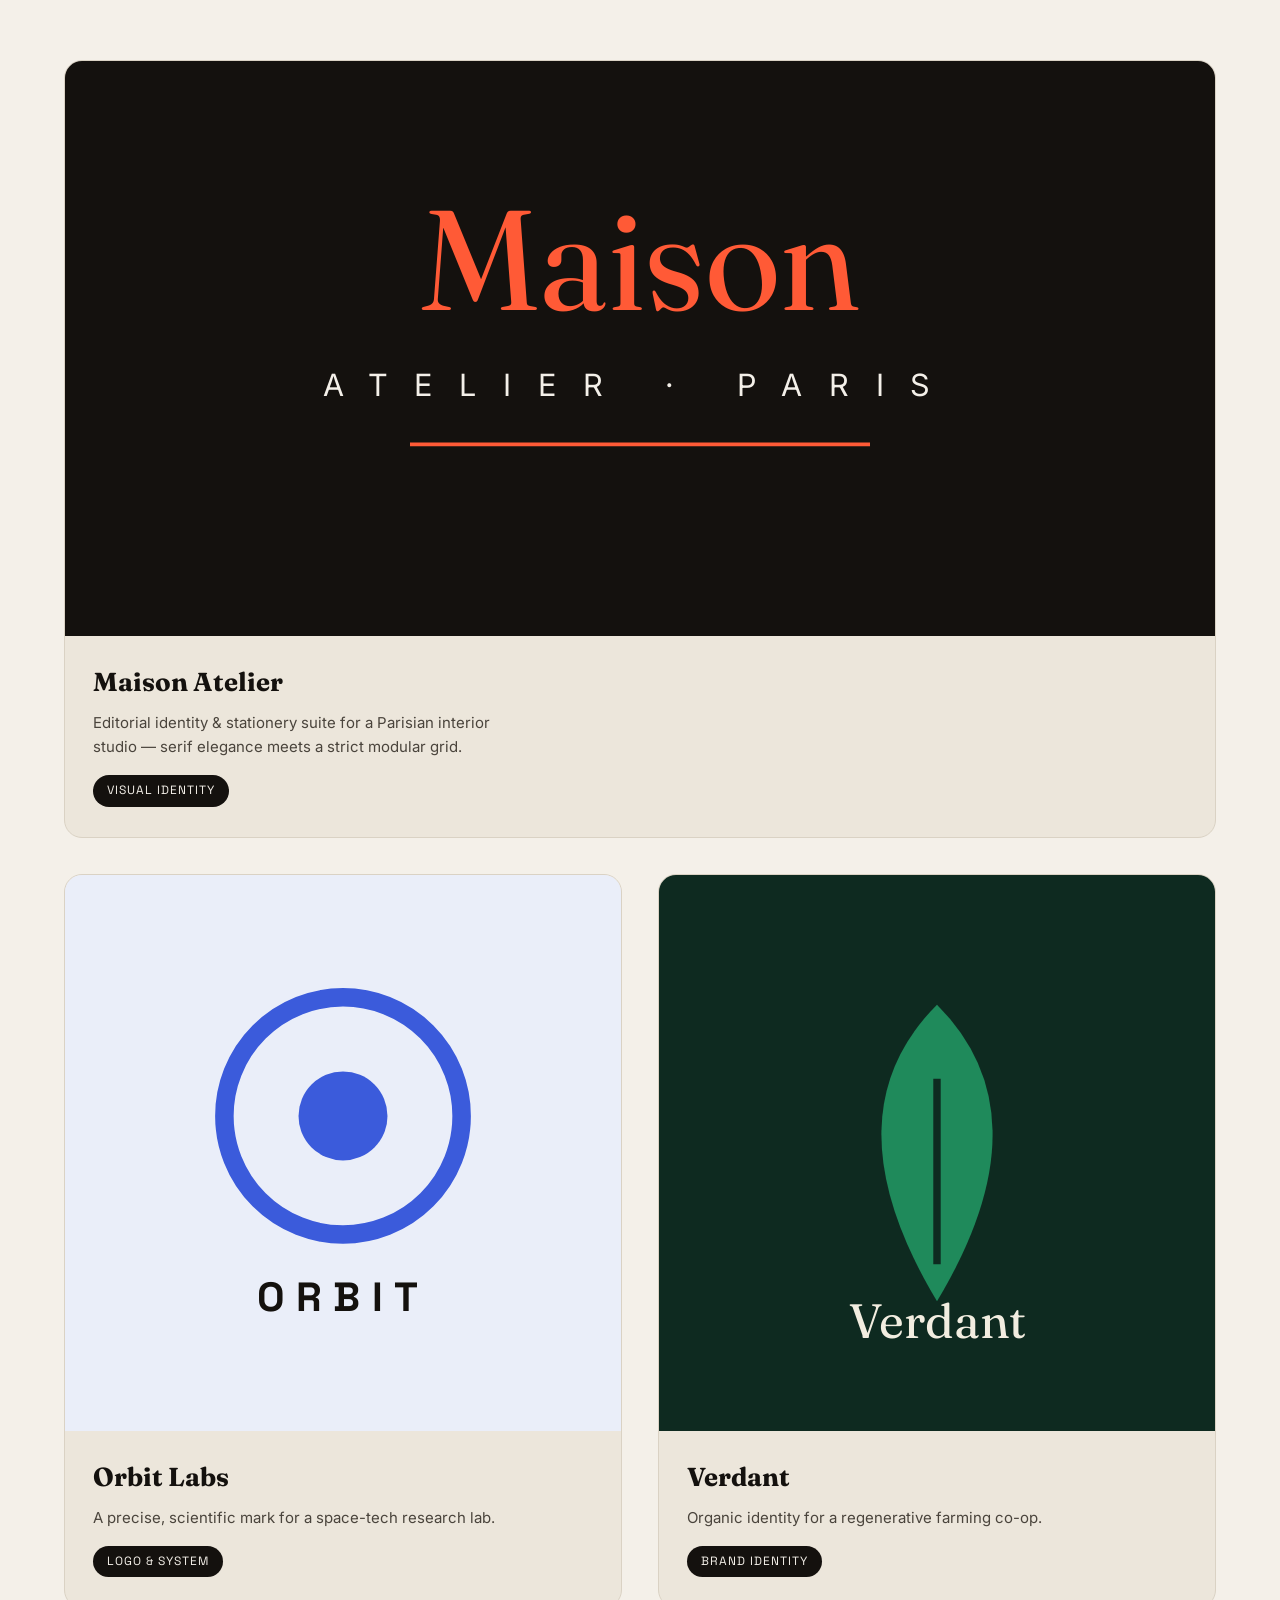
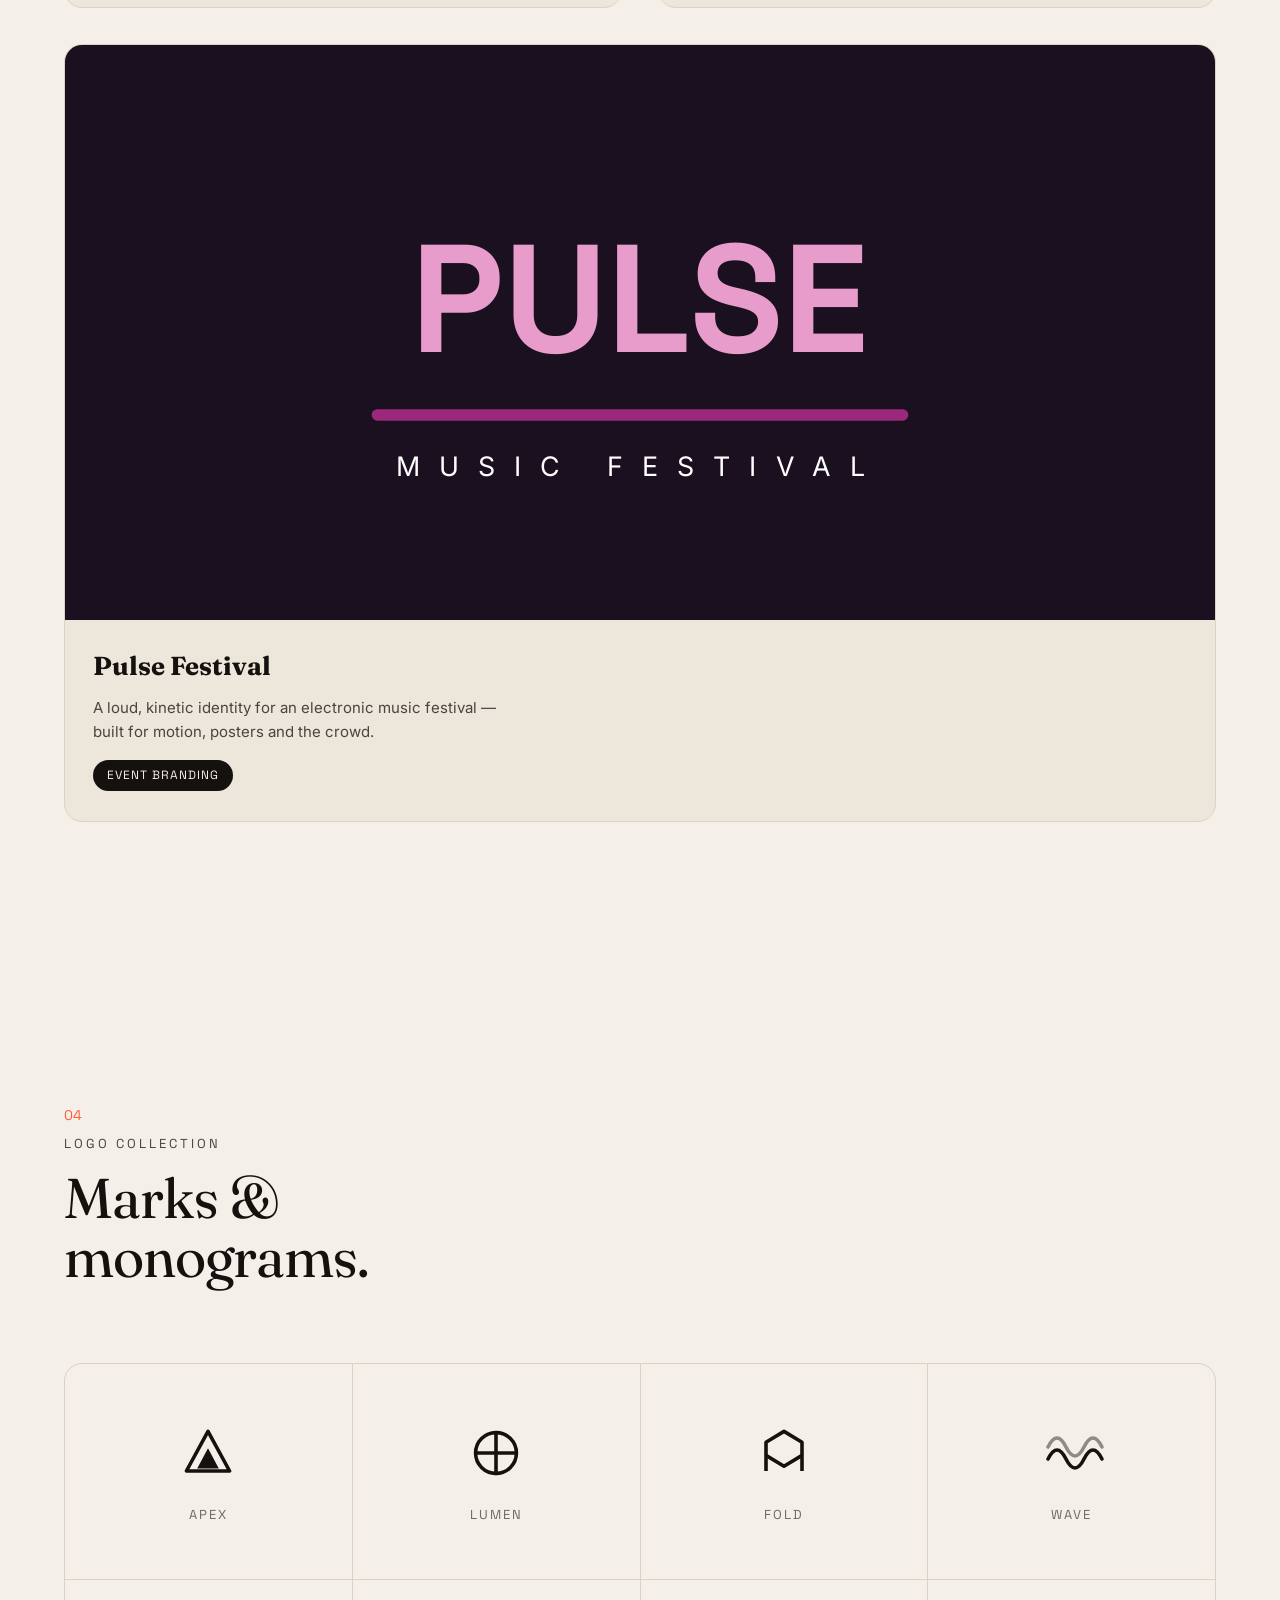
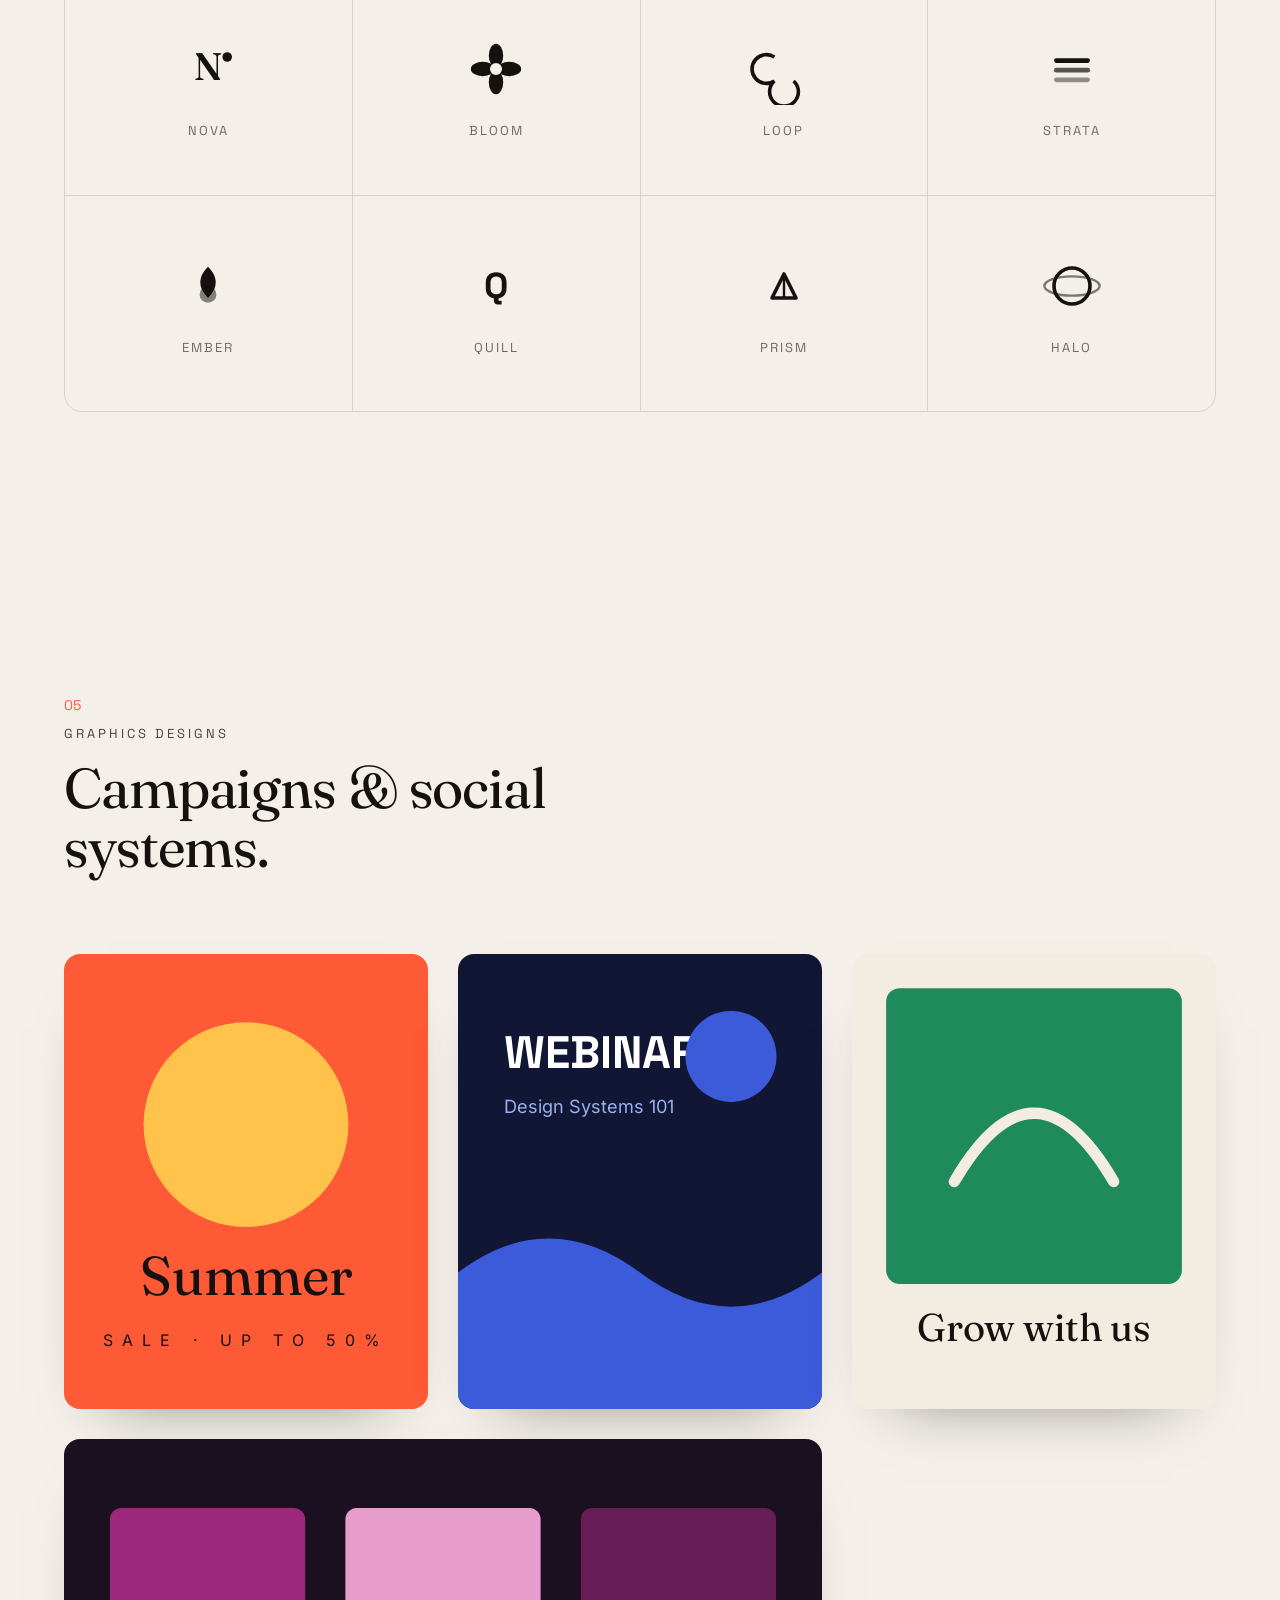
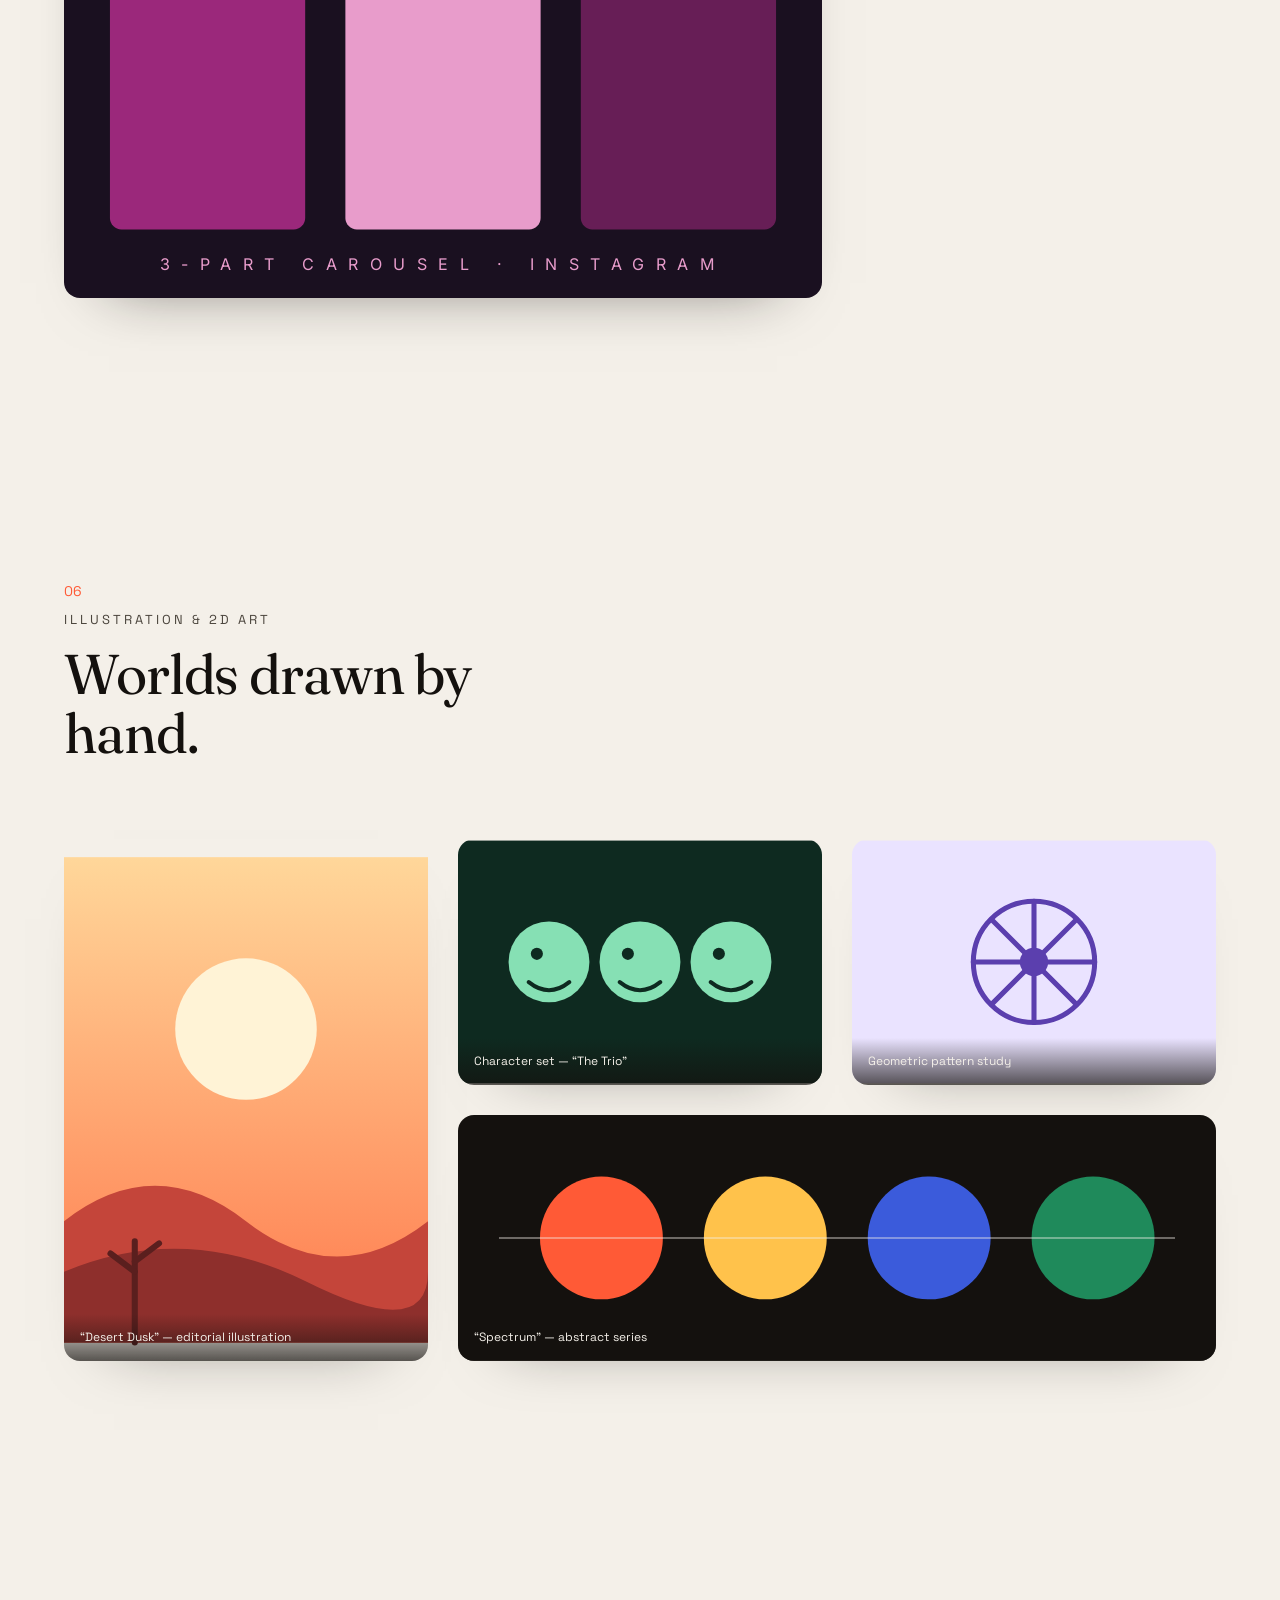
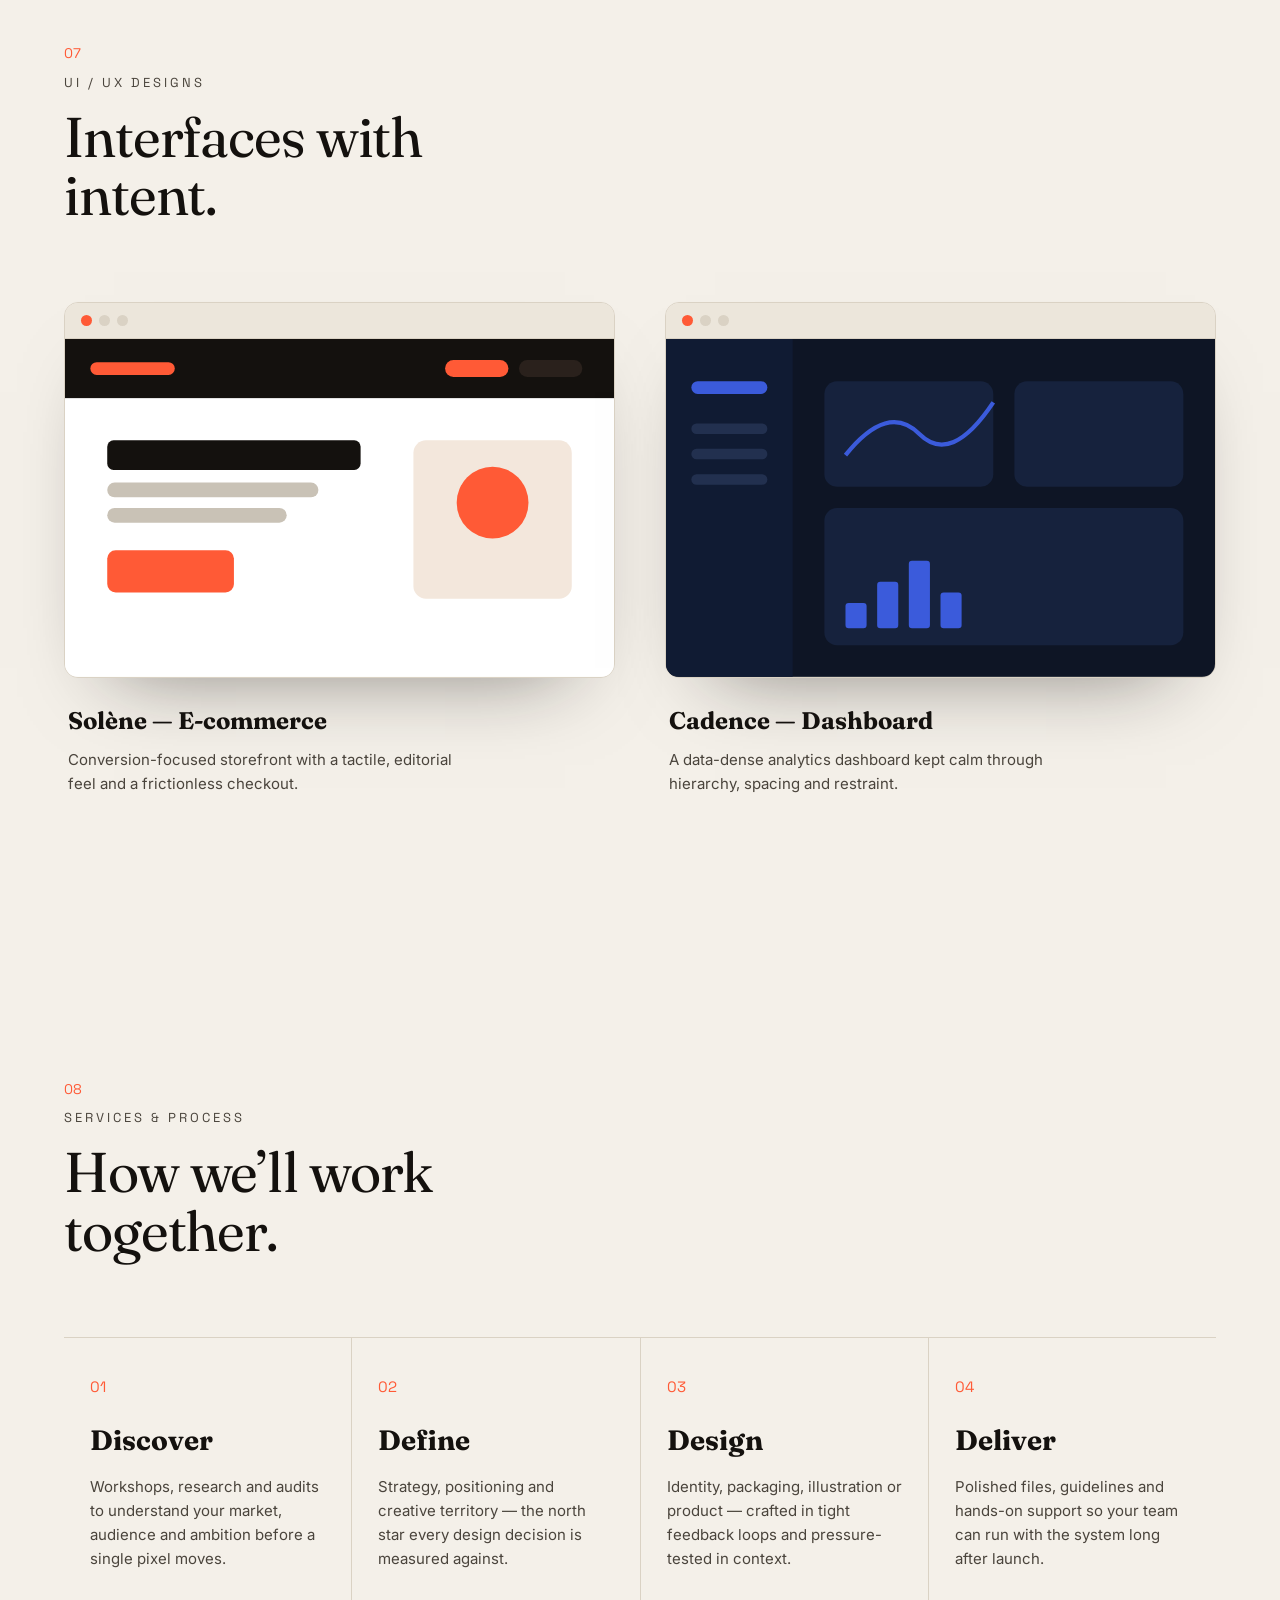
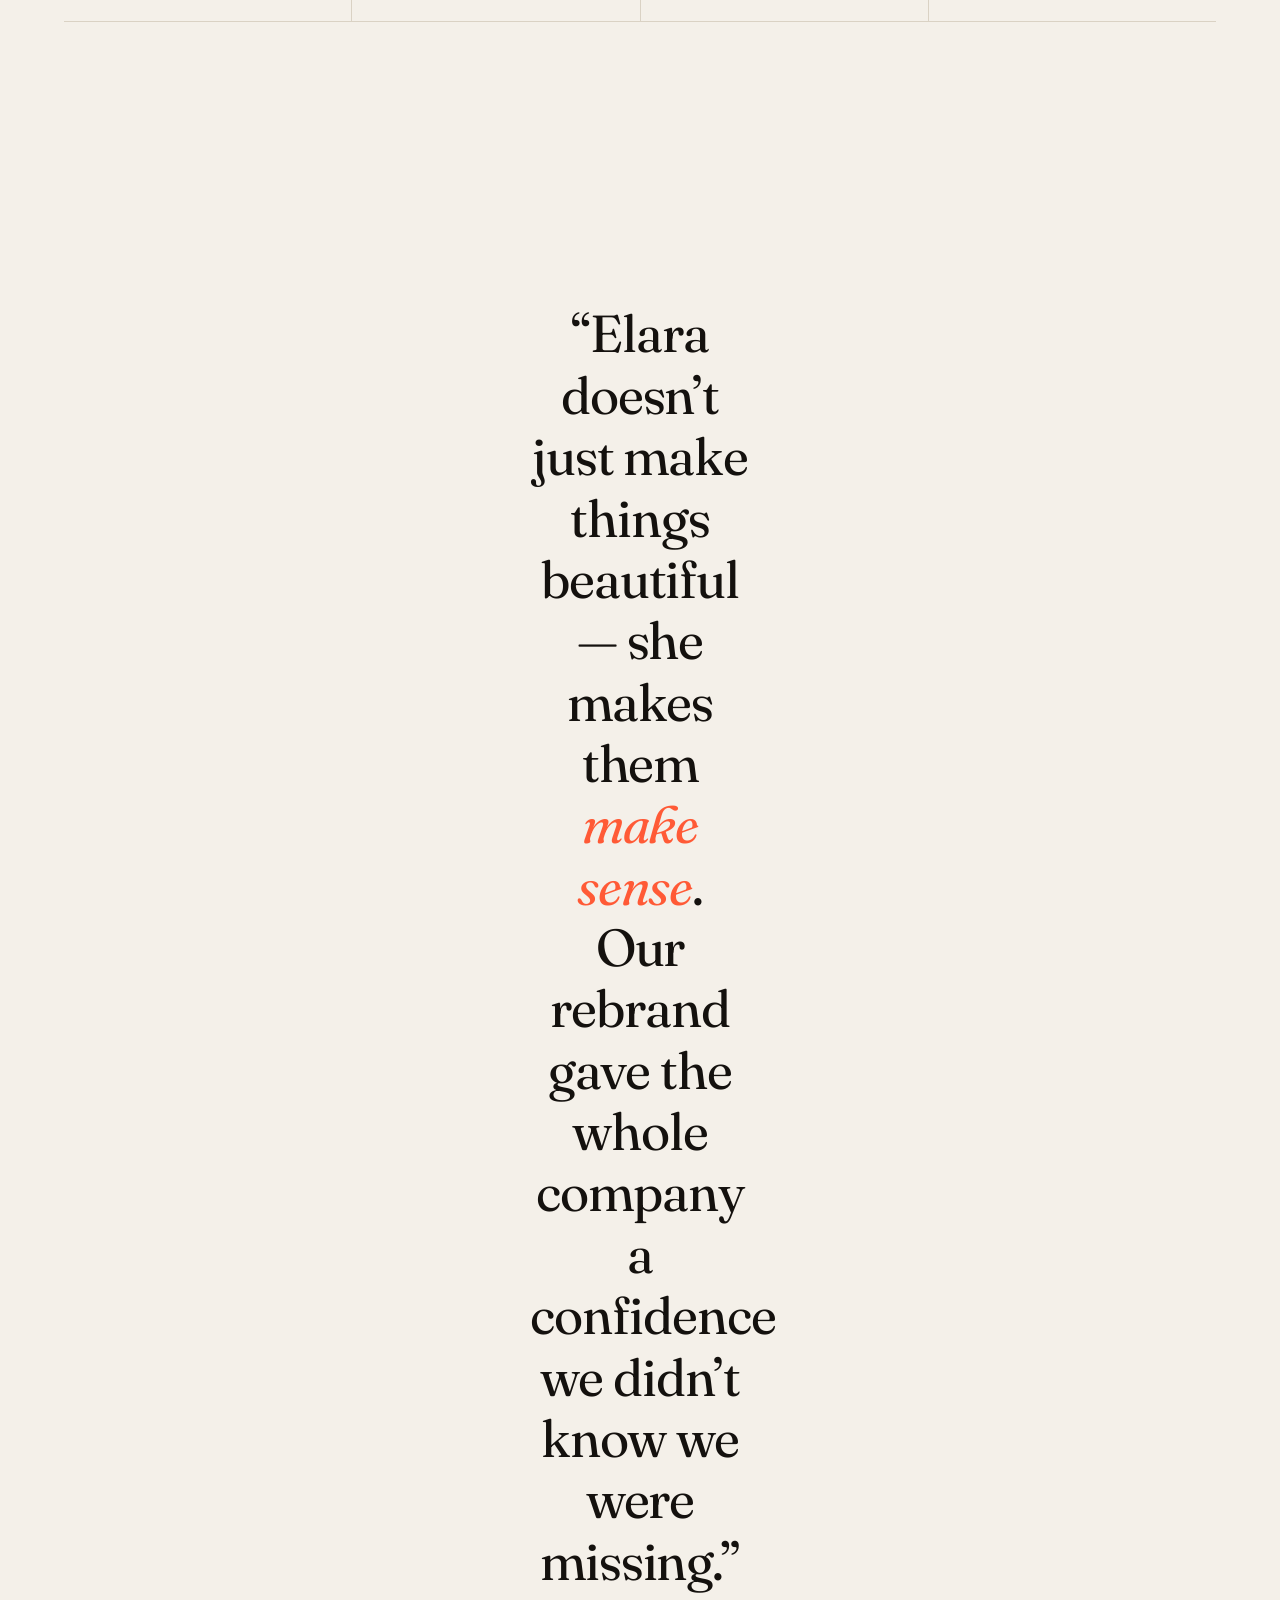
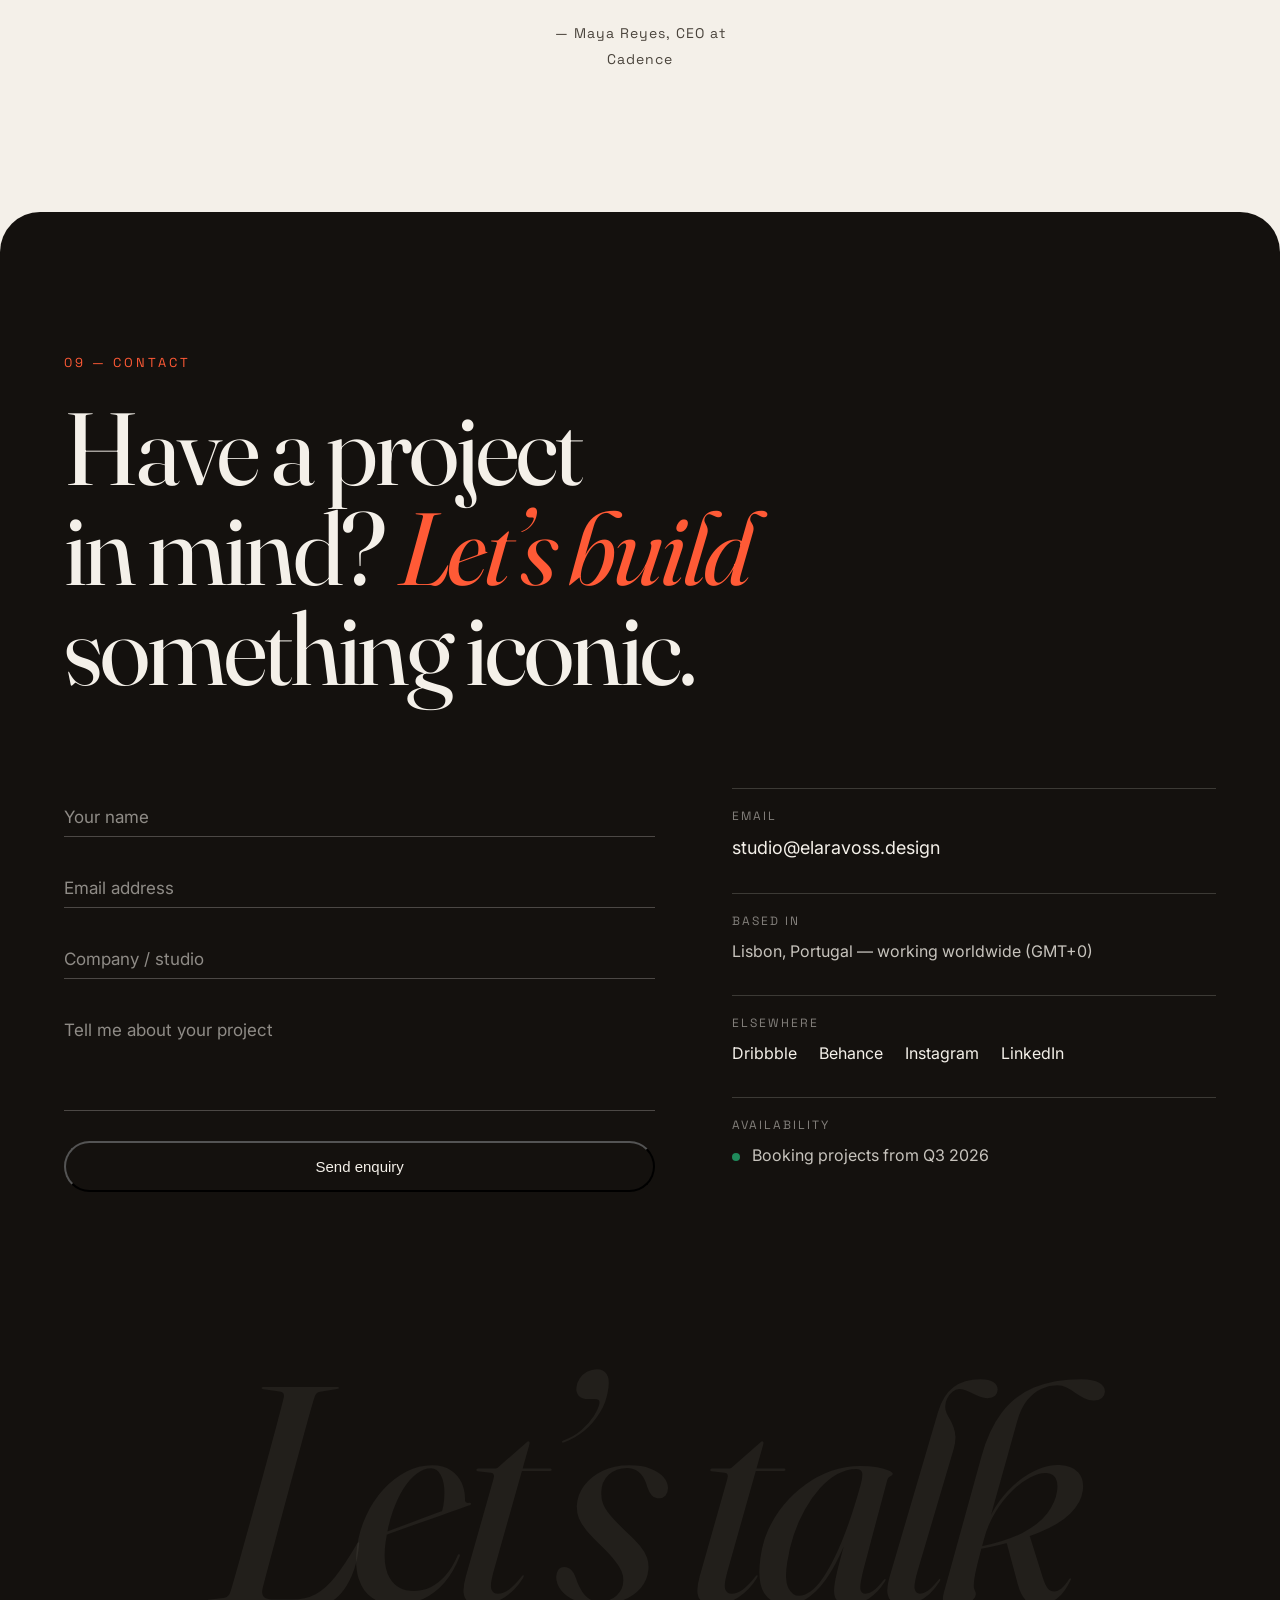
==== commit ad2d49fc: "Update marquee banner to UI/UX, Product Design, 2D Illustration, Graphics Design Co-Authored-By: Cla" ====
--- a/index.html
+++ b/index.html
@@ -149,18 +149,22 @@
     <!-- ============ MARQUEE ============ -->
     <div class="marquee" aria-hidden="true">
       <div class="marquee__track">
-        <span>Brand Identity</span><span class="sep">✦</span>
-        <span>Packaging</span><span class="sep">✦</span>
-        <span>Logo Design</span><span class="sep">✦</span>
-        <span>Illustration</span><span class="sep">✦</span>
         <span>UI / UX</span><span class="sep">✦</span>
-        <span>Art Direction</span><span class="sep">✦</span>
-        <span>Brand Identity</span><span class="sep">✦</span>
-        <span>Packaging</span><span class="sep">✦</span>
-        <span>Logo Design</span><span class="sep">✦</span>
-        <span>Illustration</span><span class="sep">✦</span>
+        <span>Product Design</span><span class="sep">✦</span>
+        <span>2D Illustration</span><span class="sep">✦</span>
+        <span>Graphics Design</span><span class="sep">✦</span>
         <span>UI / UX</span><span class="sep">✦</span>
-        <span>Art Direction</span><span class="sep">✦</span>
+        <span>Product Design</span><span class="sep">✦</span>
+        <span>2D Illustration</span><span class="sep">✦</span>
+        <span>Graphics Design</span><span class="sep">✦</span>
+        <span>UI / UX</span><span class="sep">✦</span>
+        <span>Product Design</span><span class="sep">✦</span>
+        <span>2D Illustration</span><span class="sep">✦</span>
+        <span>Graphics Design</span><span class="sep">✦</span>
+        <span>UI / UX</span><span class="sep">✦</span>
+        <span>Product Design</span><span class="sep">✦</span>
+        <span>2D Illustration</span><span class="sep">✦</span>
+        <span>Graphics Design</span><span class="sep">✦</span>
       </div>
     </div>
 
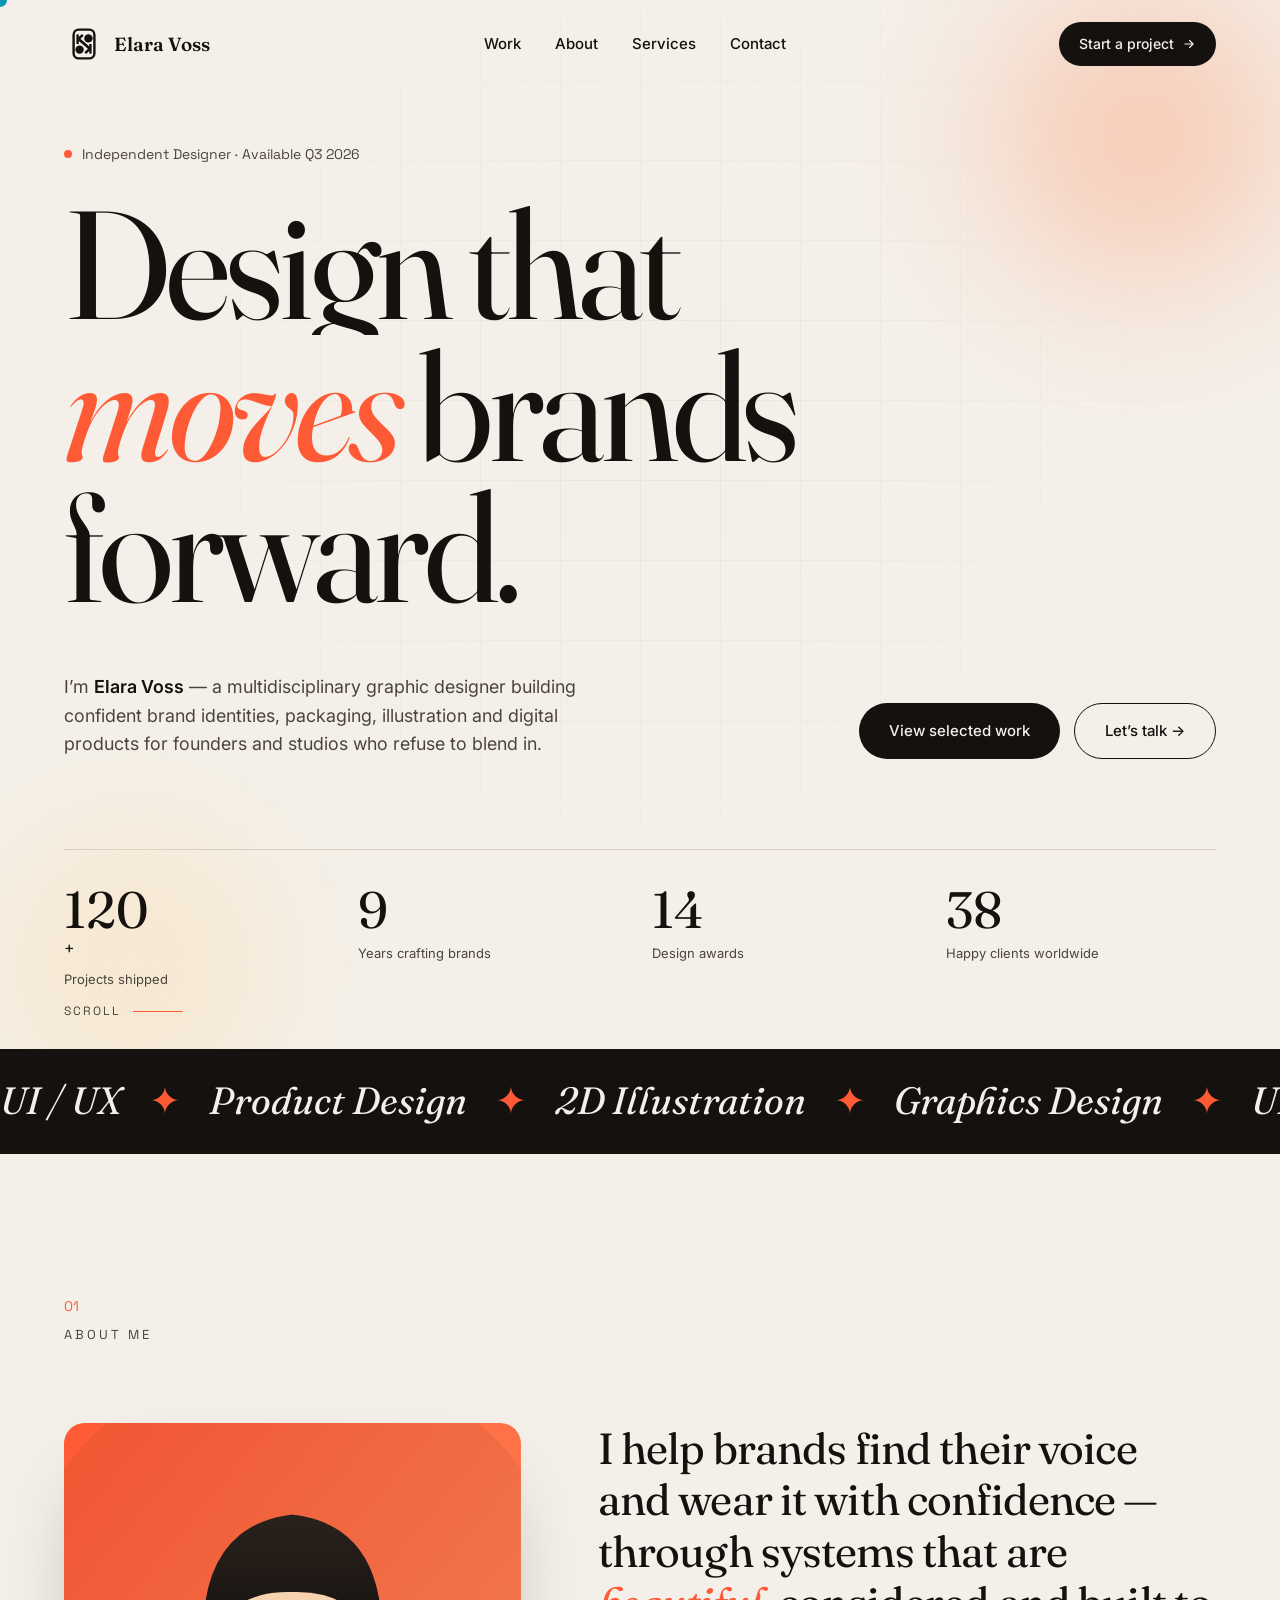
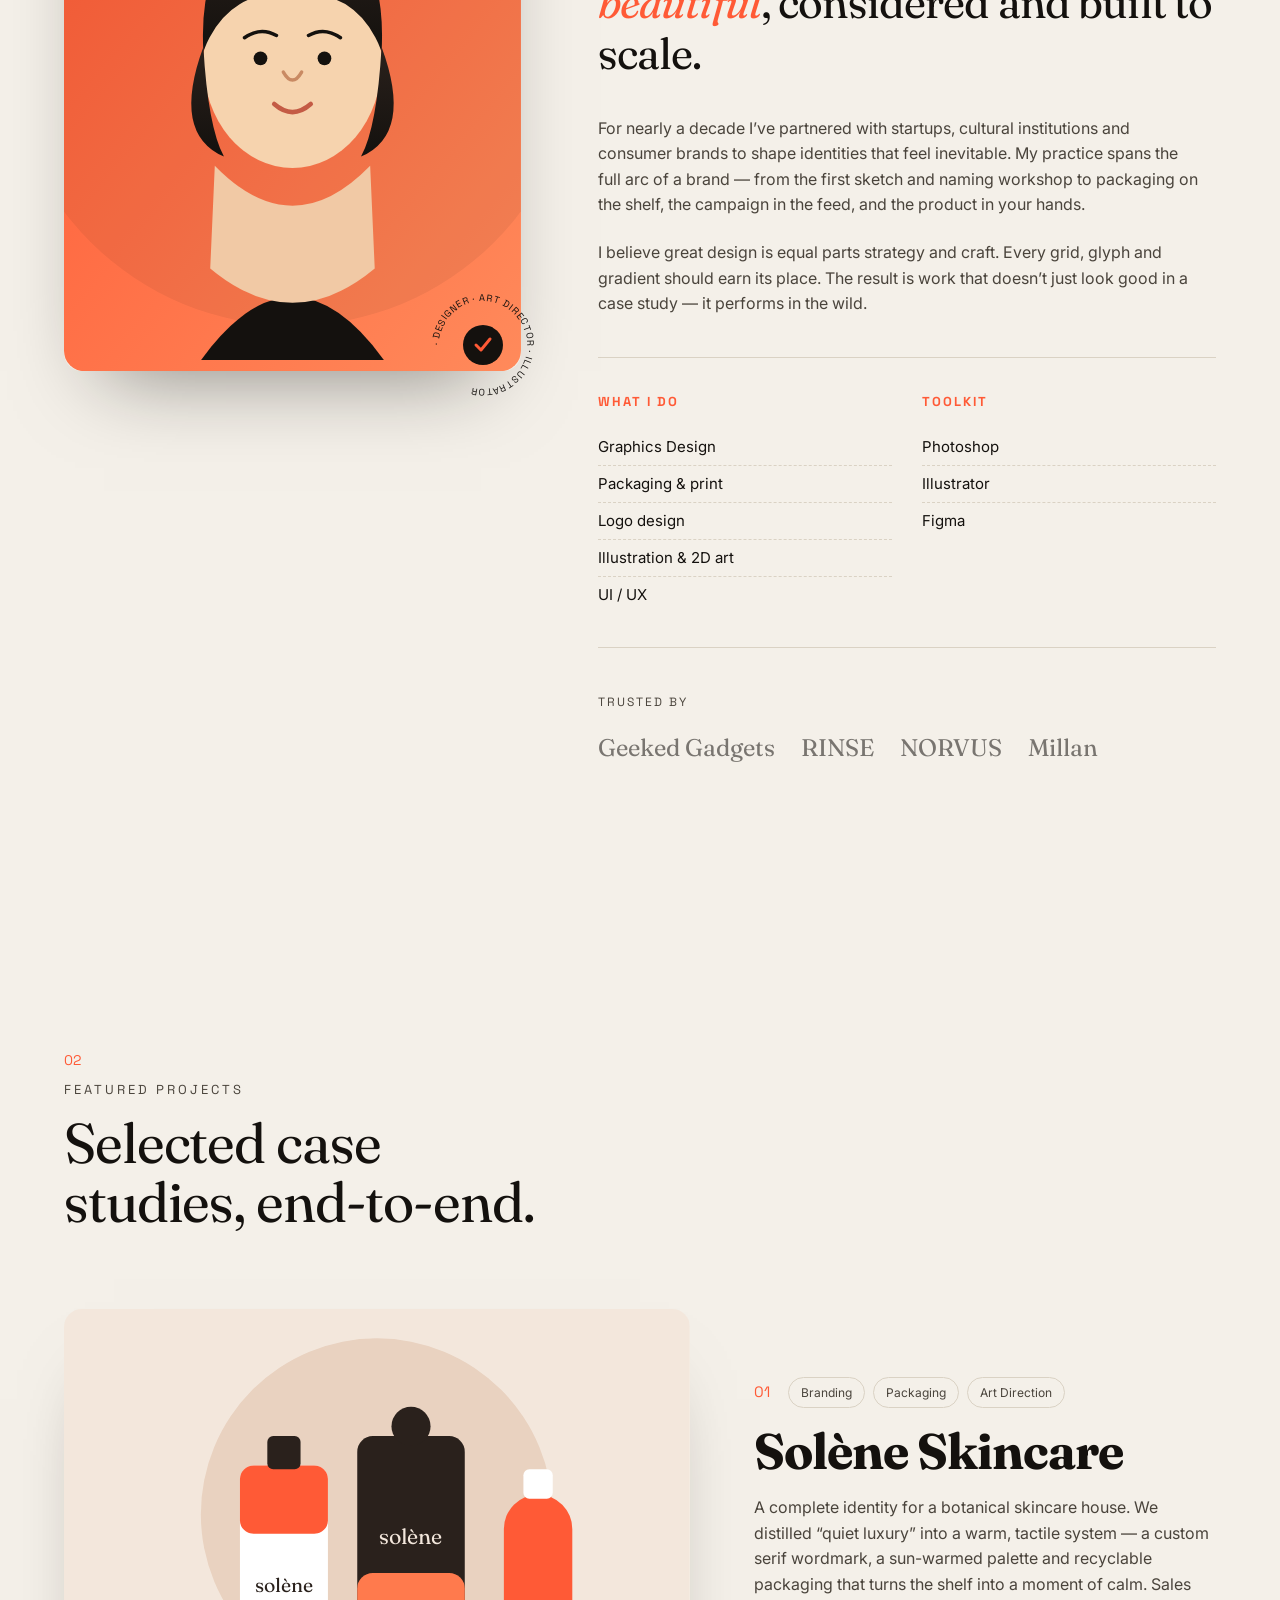
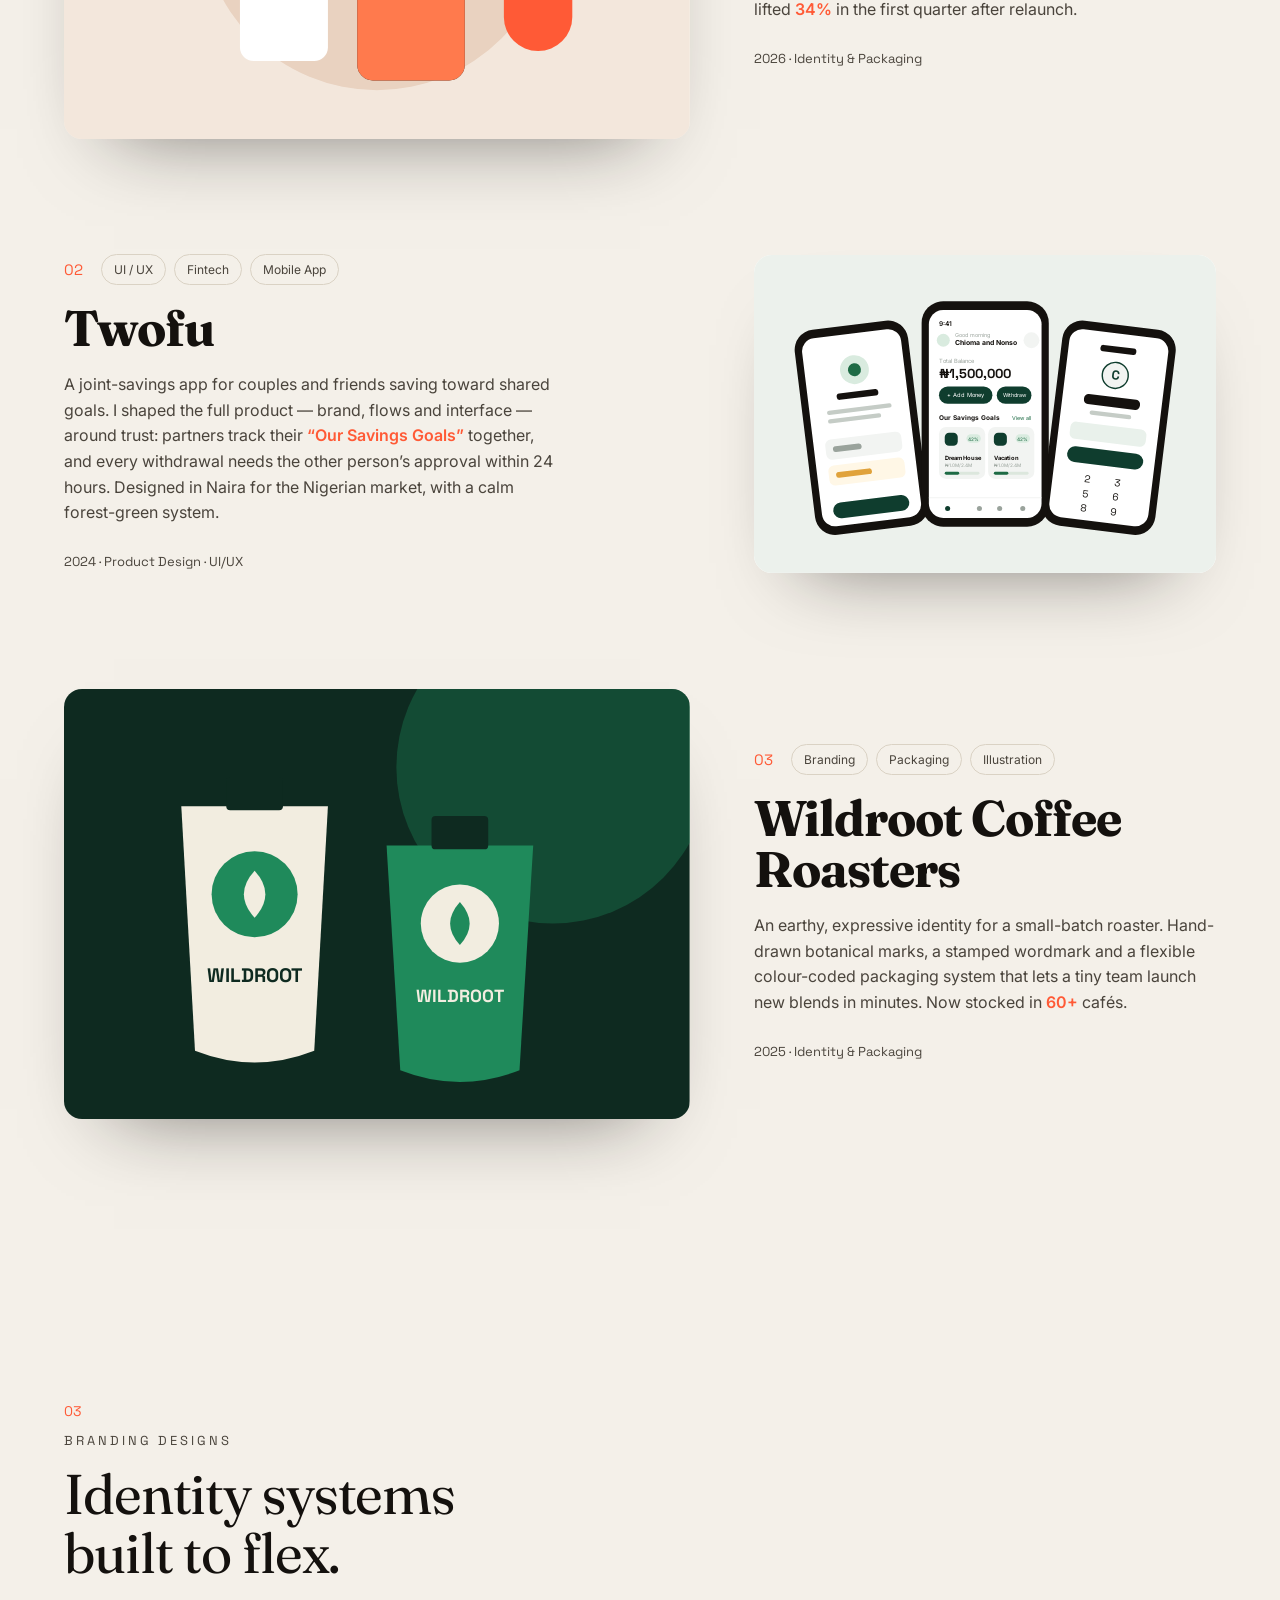
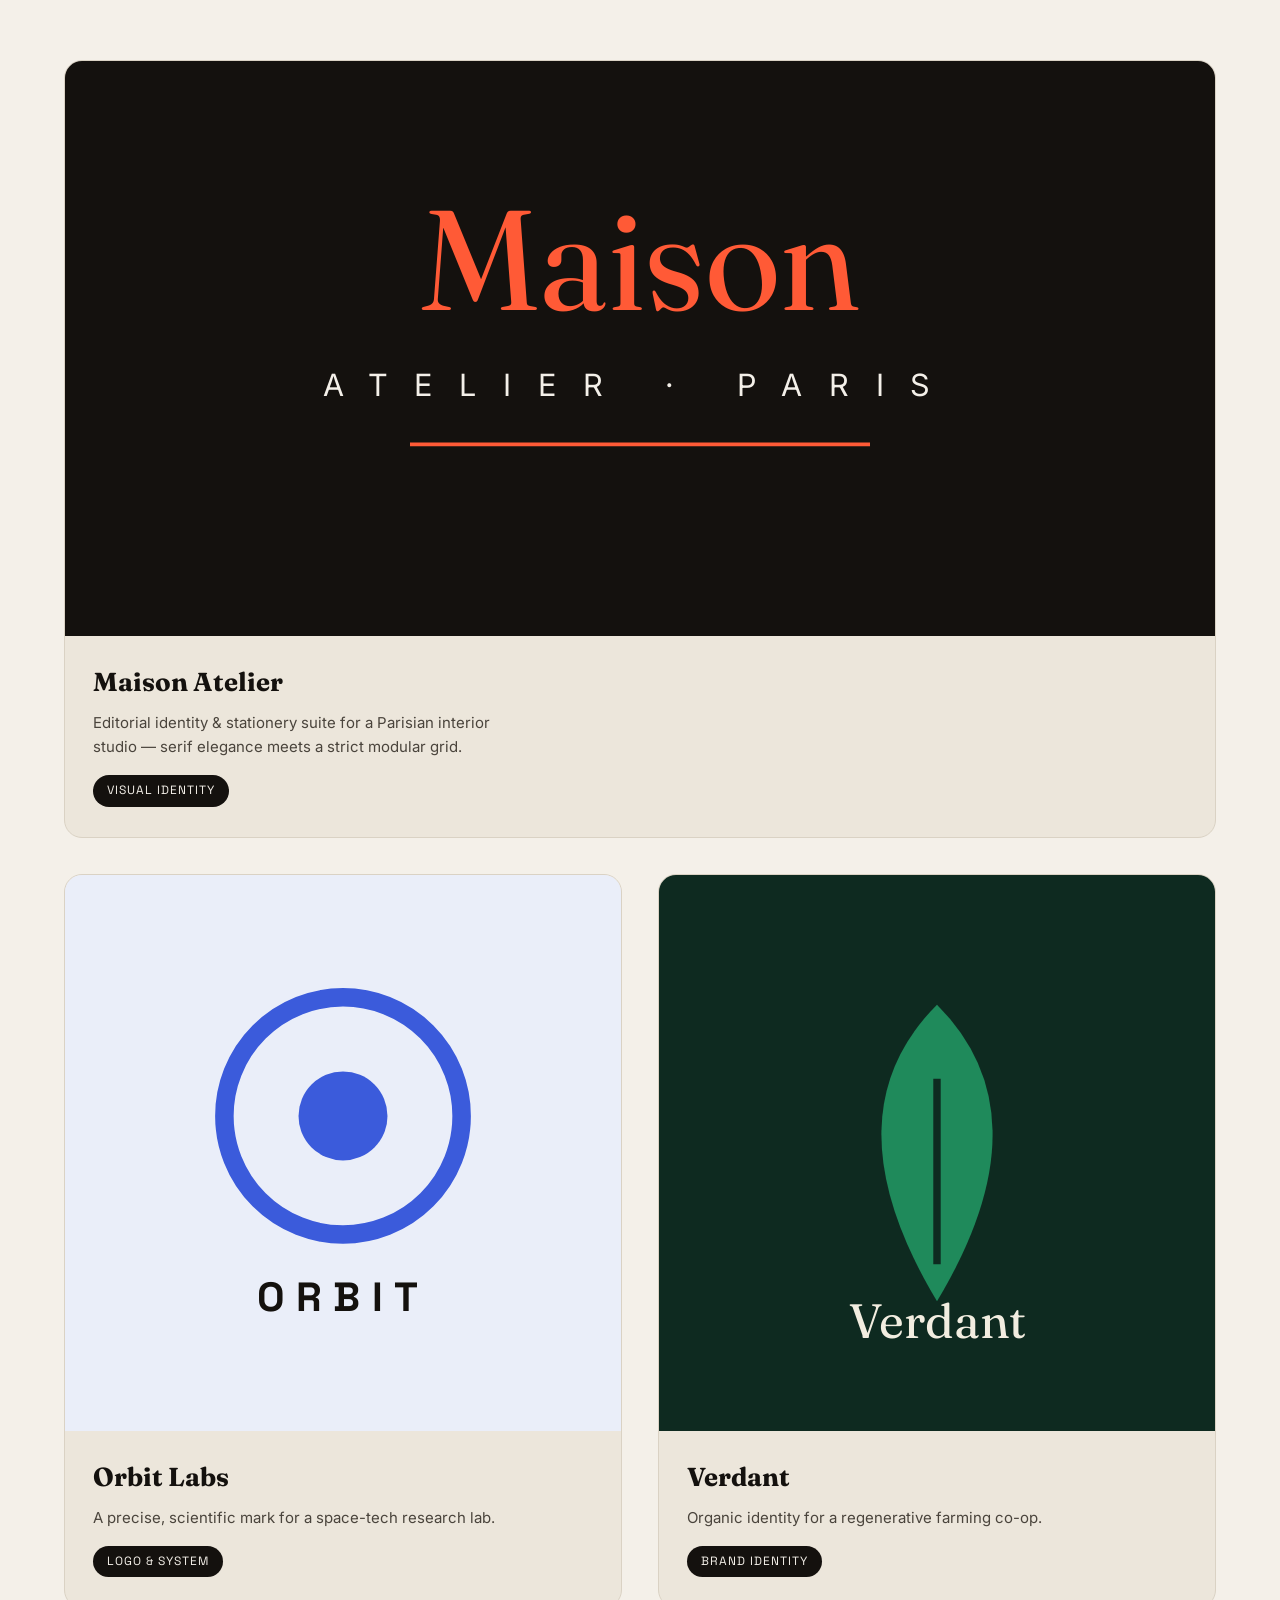
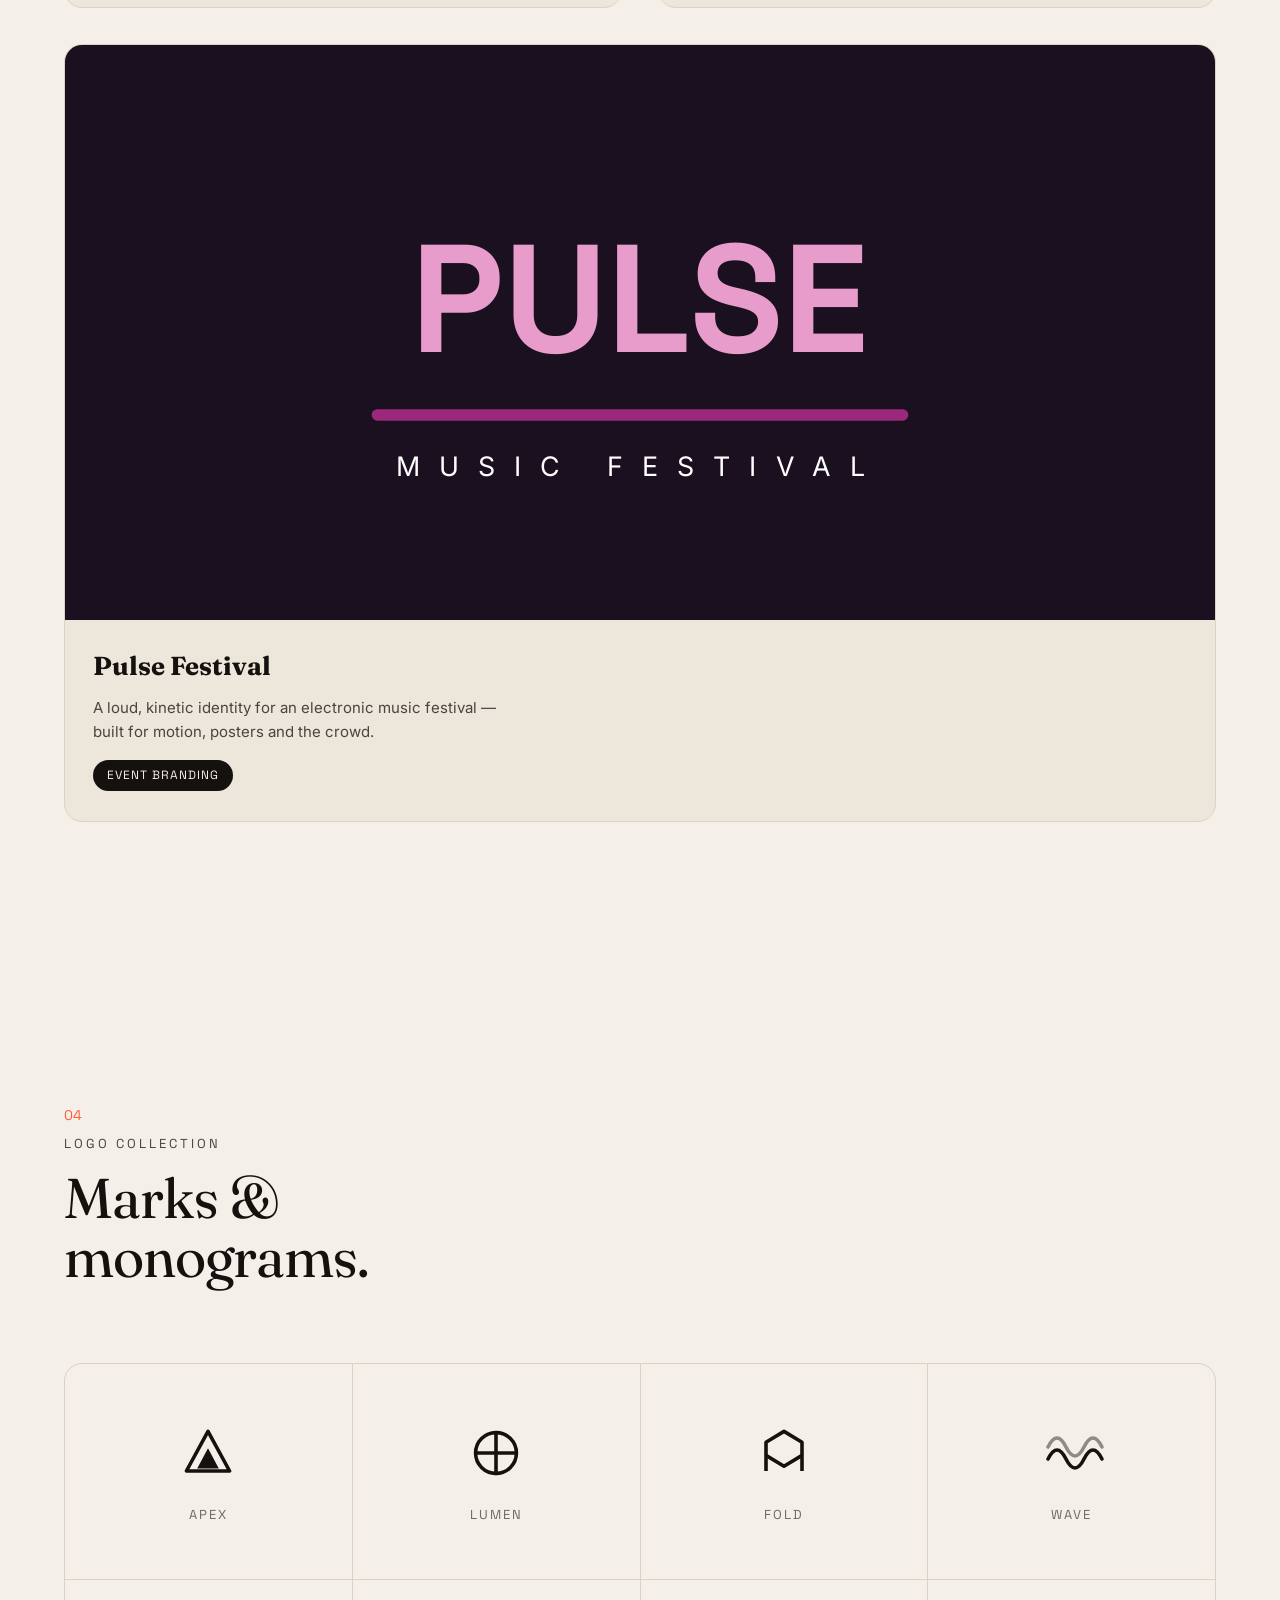
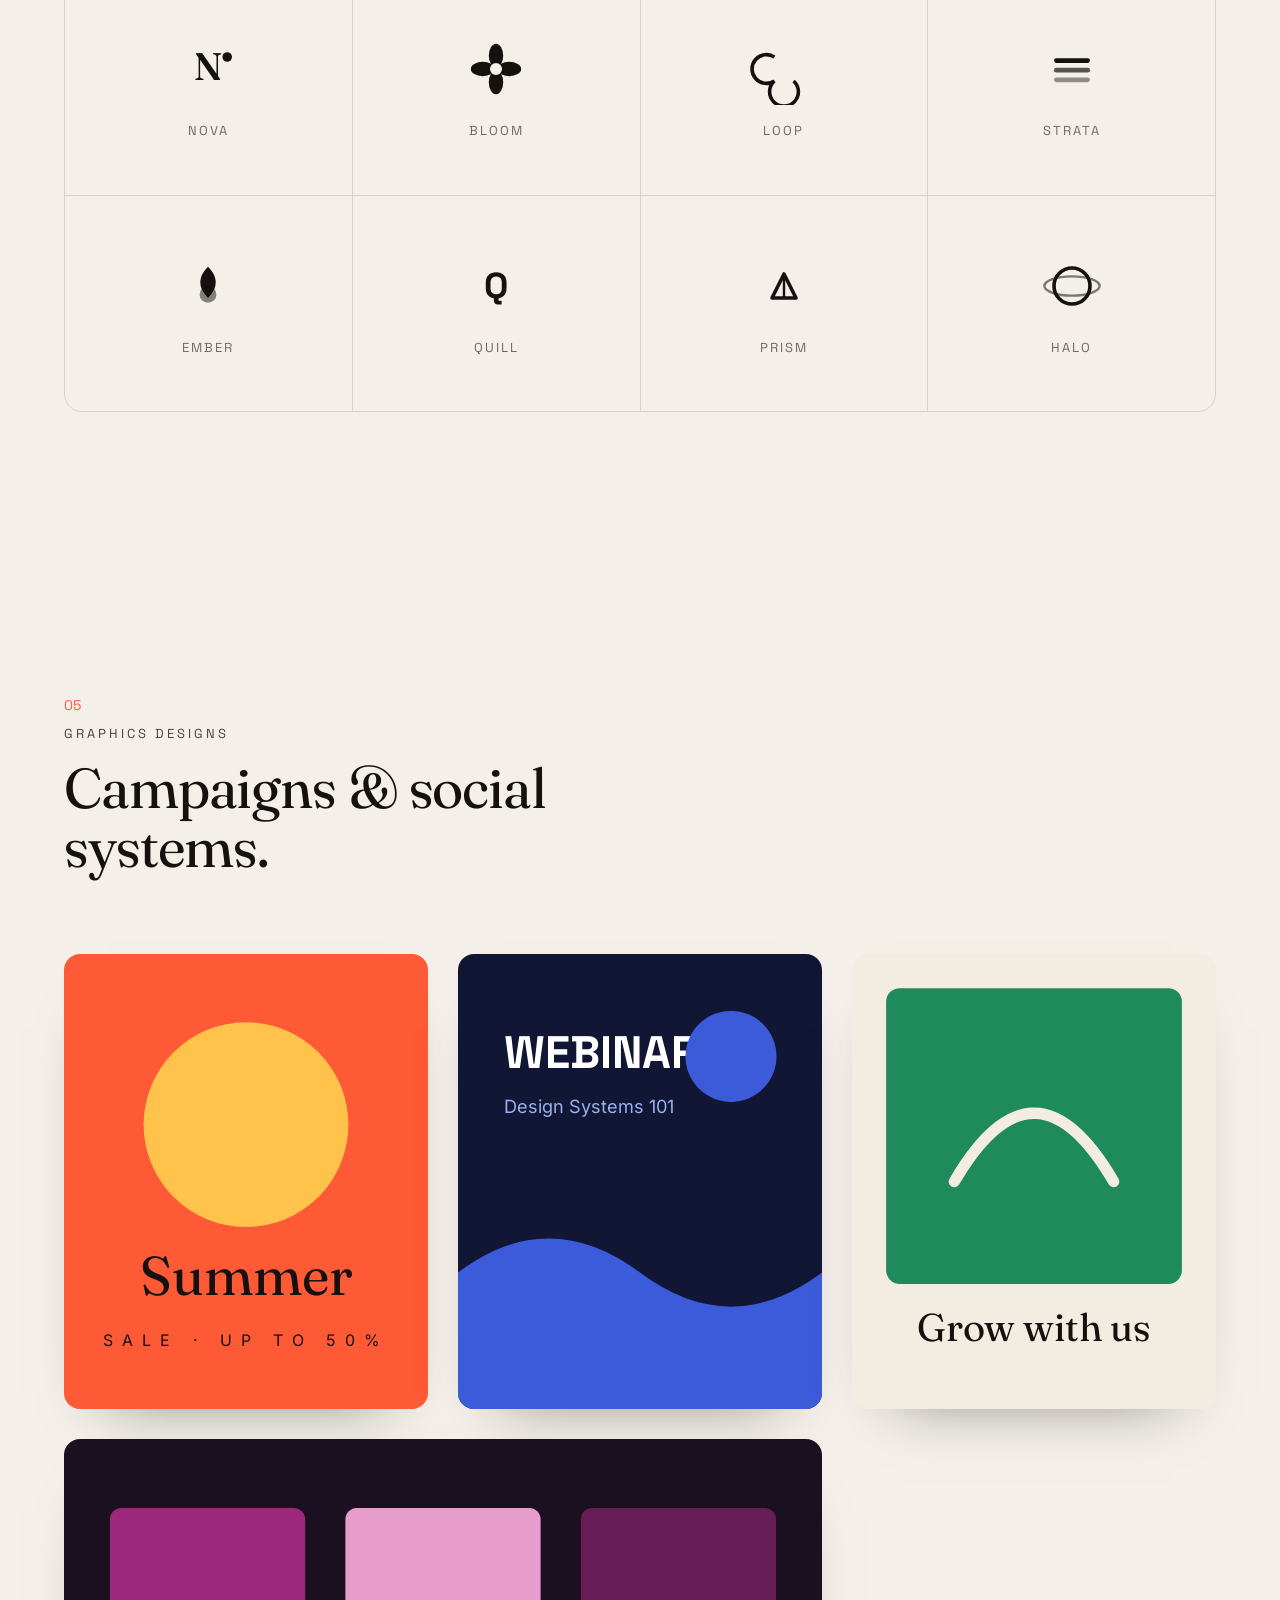
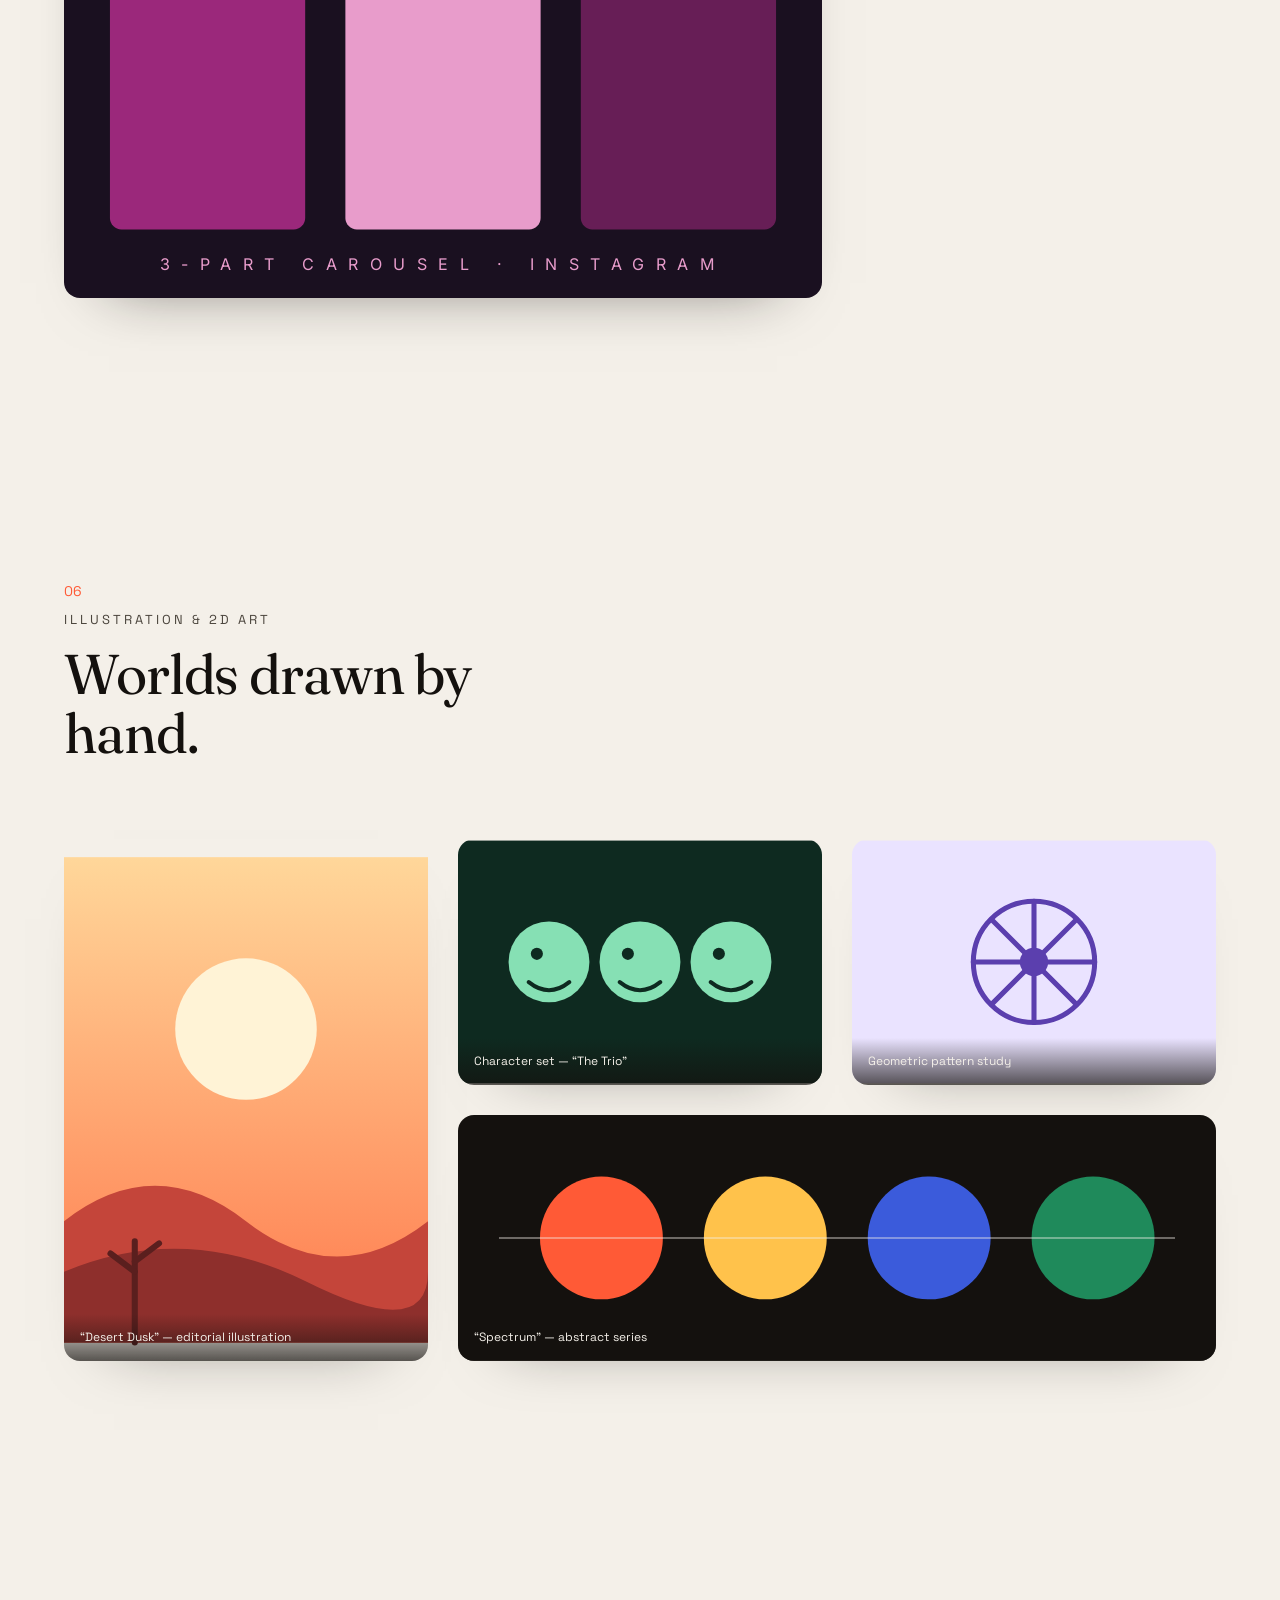
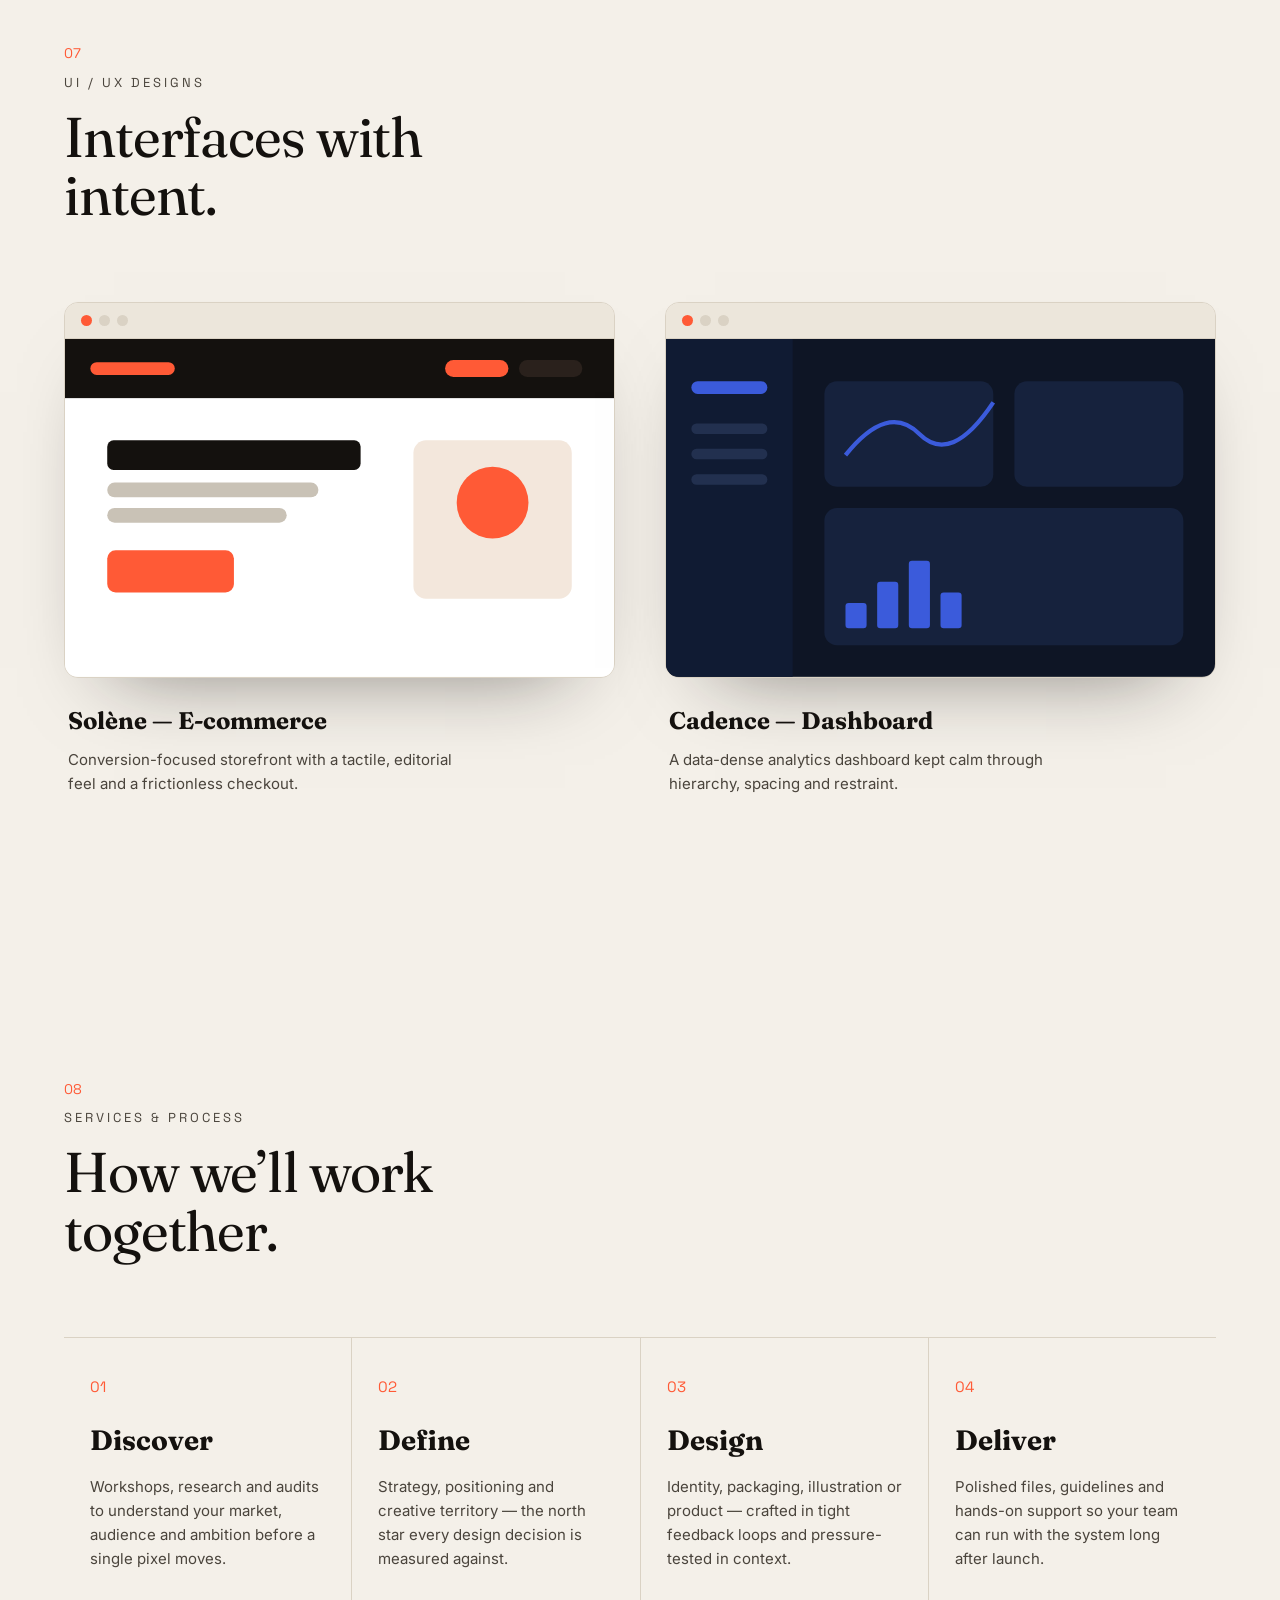
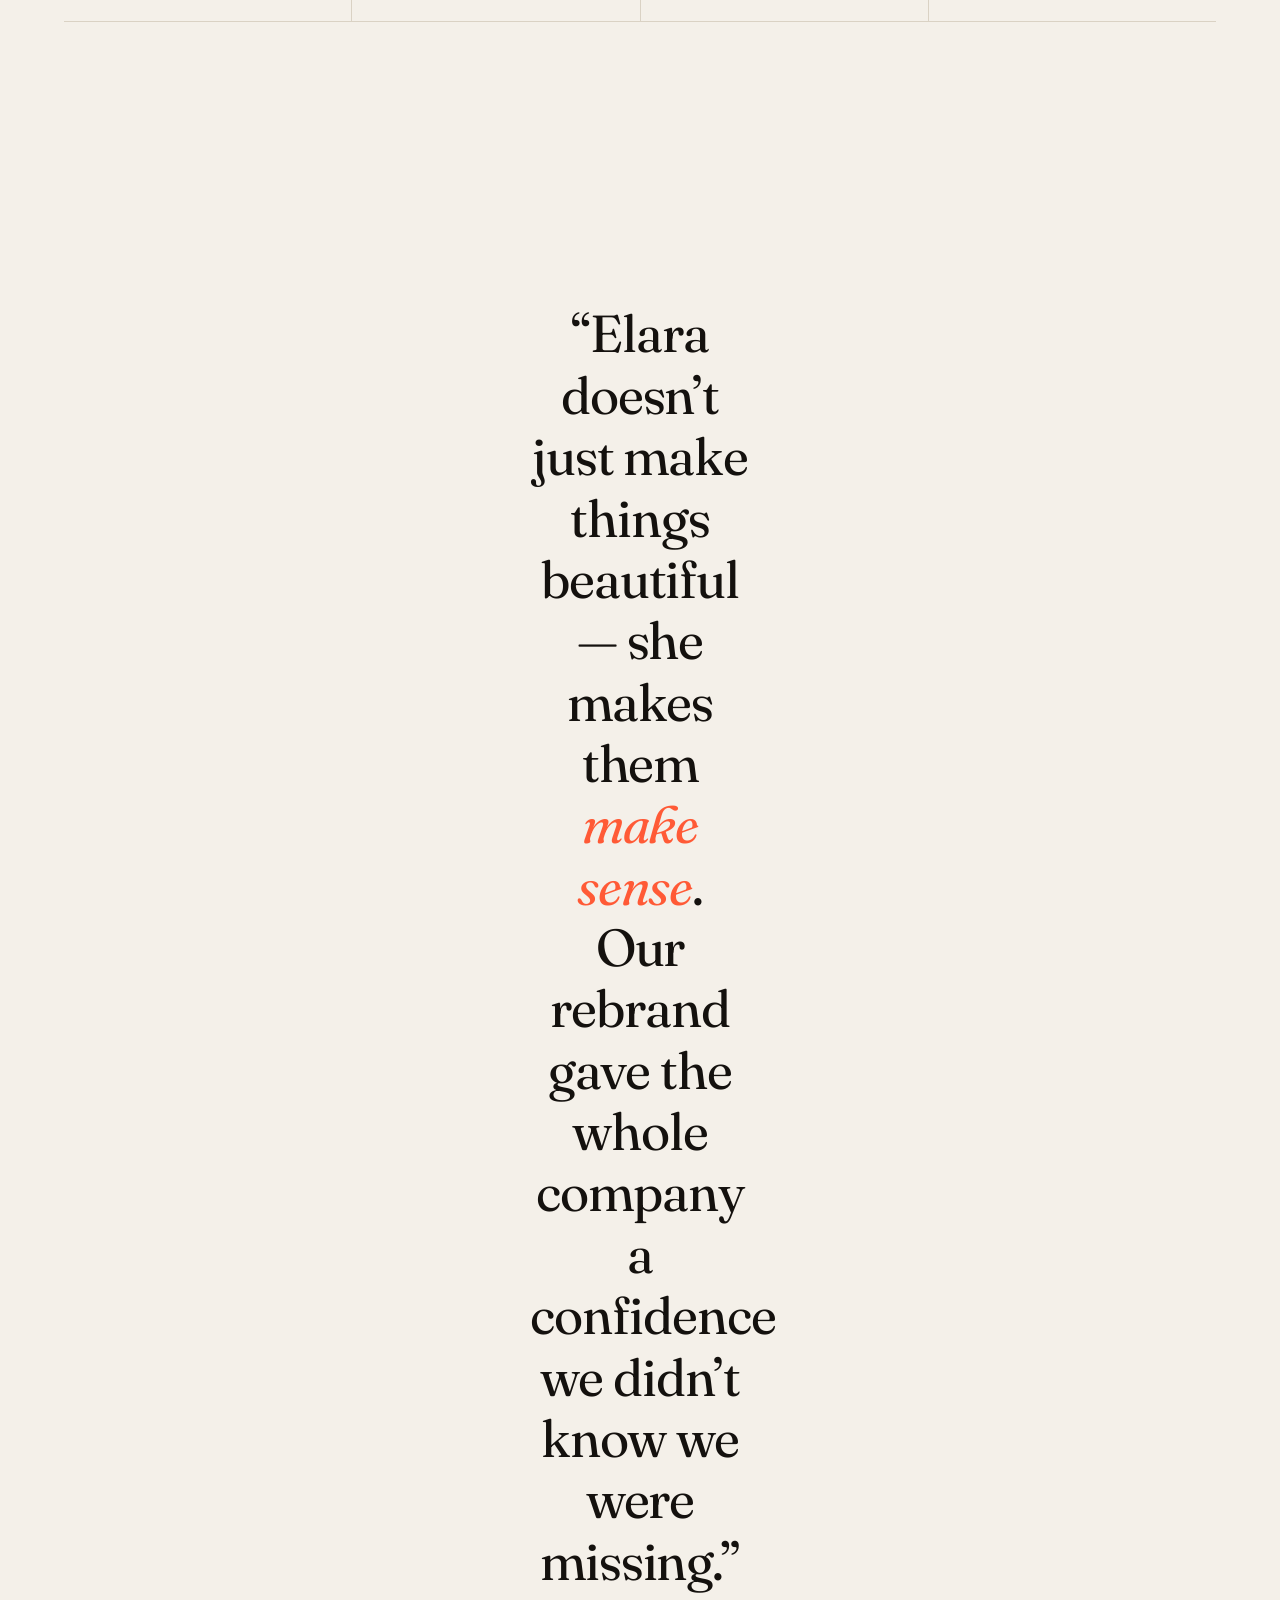
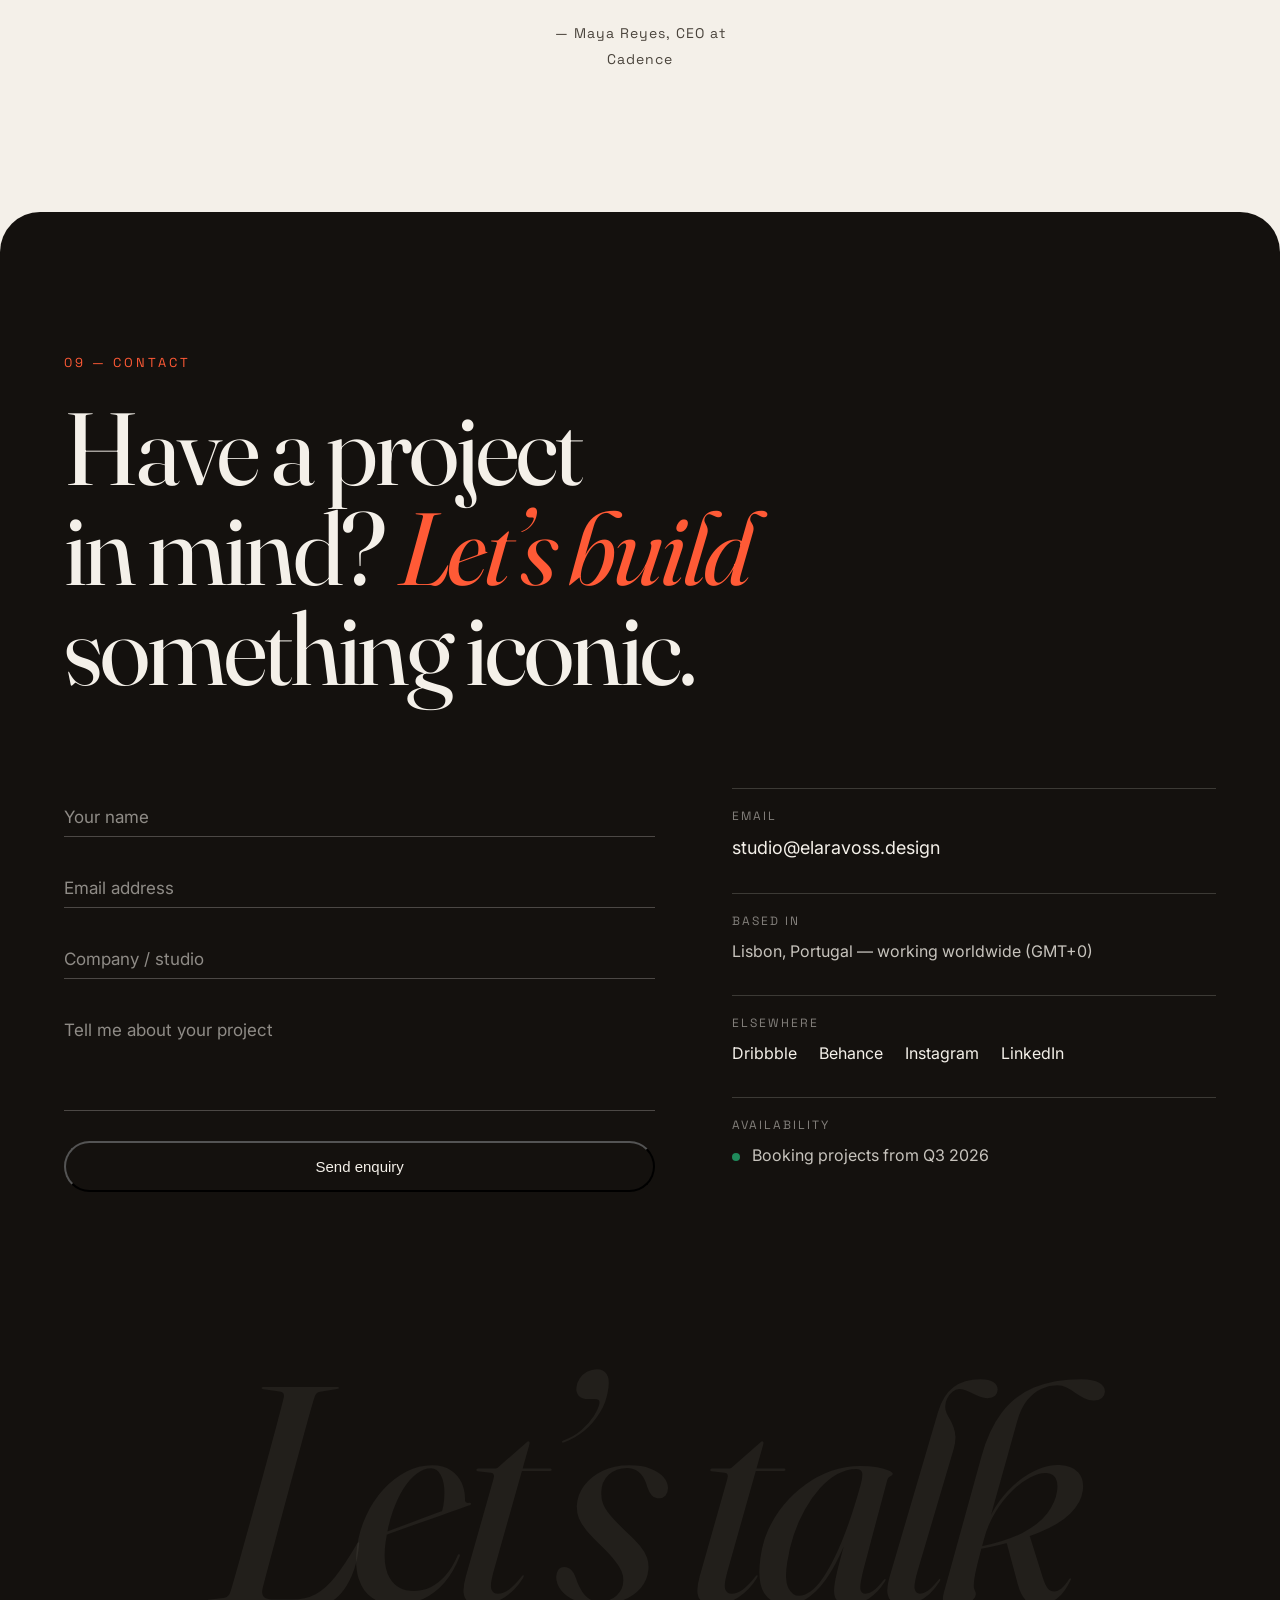
==== commit 05224394: "Update About lists: What I do + Toolkit Co-Authored-By: Claude Opus 4.8 <noreply@anthropic.com> Clau" ====
--- a/index.html
+++ b/index.html
@@ -236,21 +236,19 @@
             <div>
               <h3>What I do</h3>
               <ul>
-                <li>Brand identity &amp; strategy</li>
+                <li>Graphics Design</li>
                 <li>Packaging &amp; print</li>
-                <li>Logo &amp; type design</li>
+                <li>Logo design</li>
                 <li>Illustration &amp; 2D art</li>
-                <li>UI / UX &amp; web</li>
+                <li>UI / UX</li>
               </ul>
             </div>
             <div>
               <h3>Toolkit</h3>
               <ul>
-                <li>Figma · Illustrator</li>
-                <li>Photoshop · InDesign</li>
-                <li>Blender · After Effects</li>
-                <li>Procreate</li>
-                <li>Webflow · Framer</li>
+                <li>Photoshop</li>
+                <li>Illustrator</li>
+                <li>Figma</li>
               </ul>
             </div>
           </div>
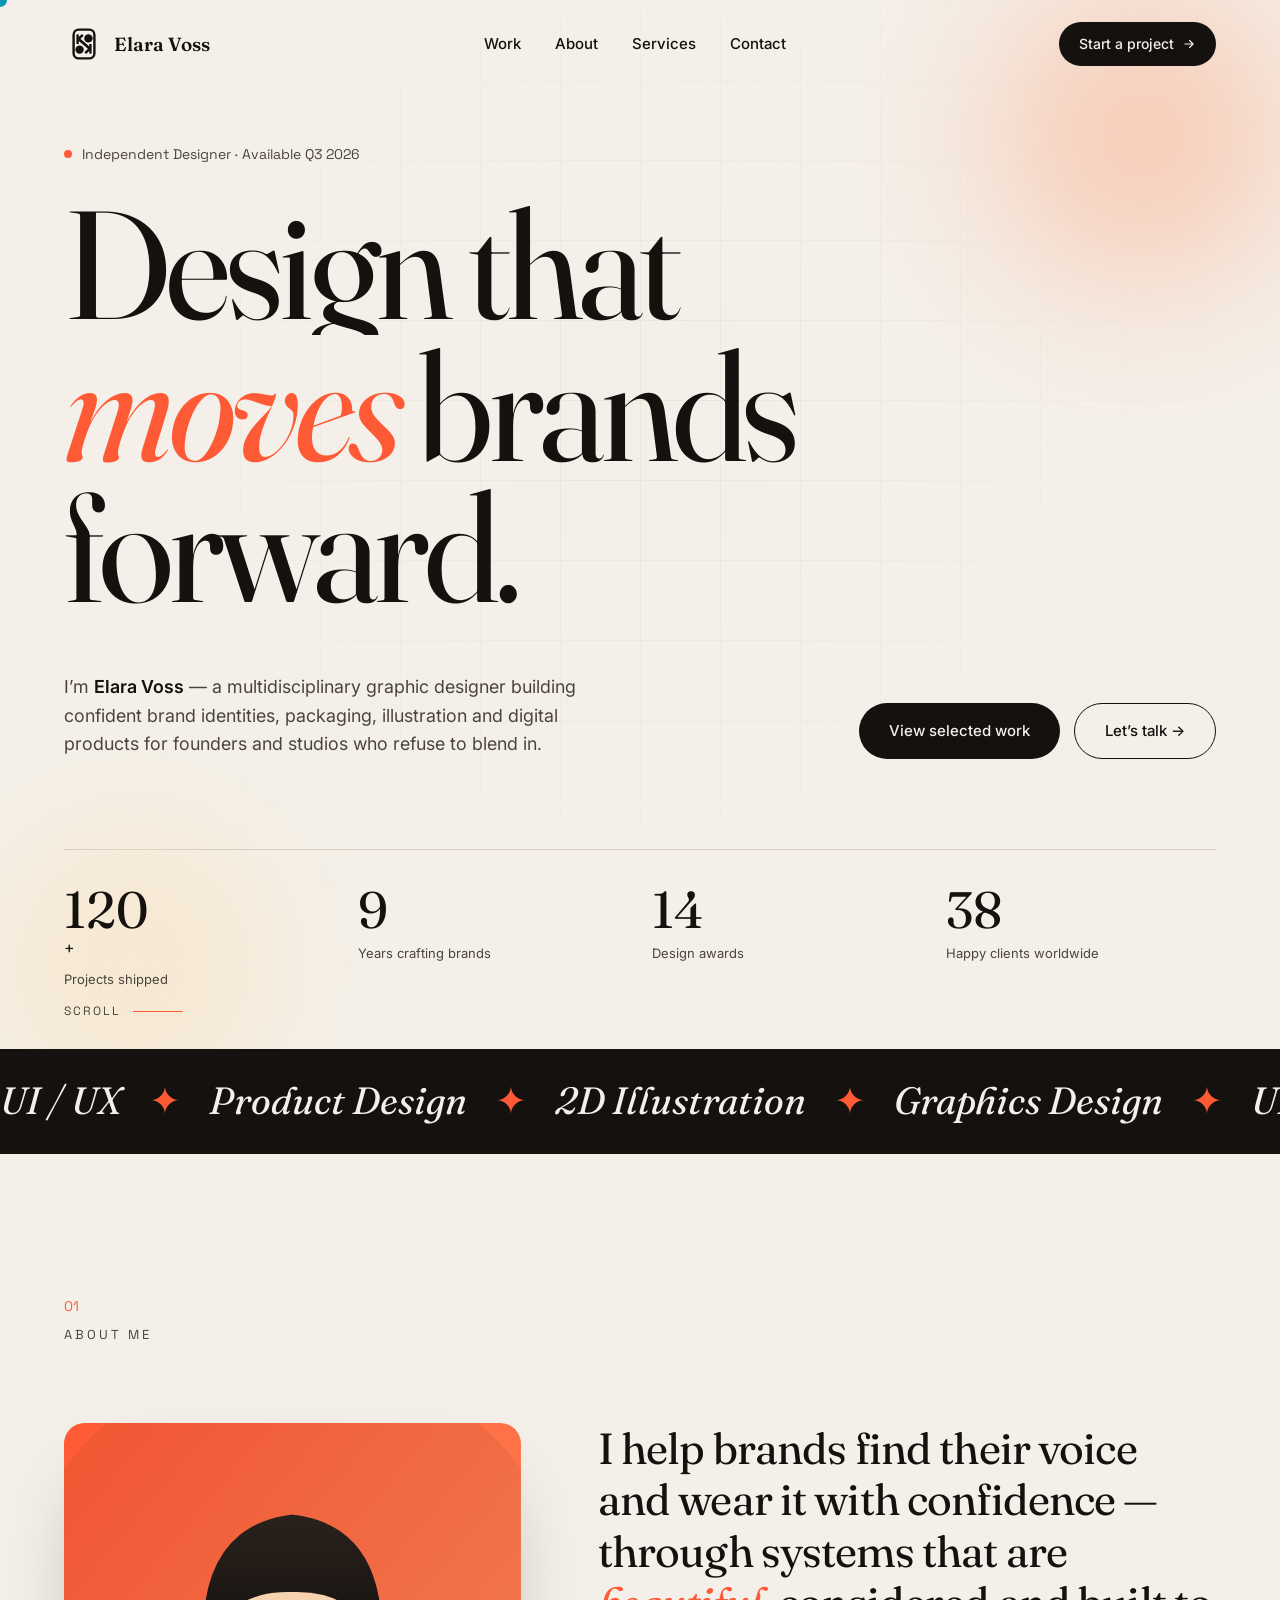
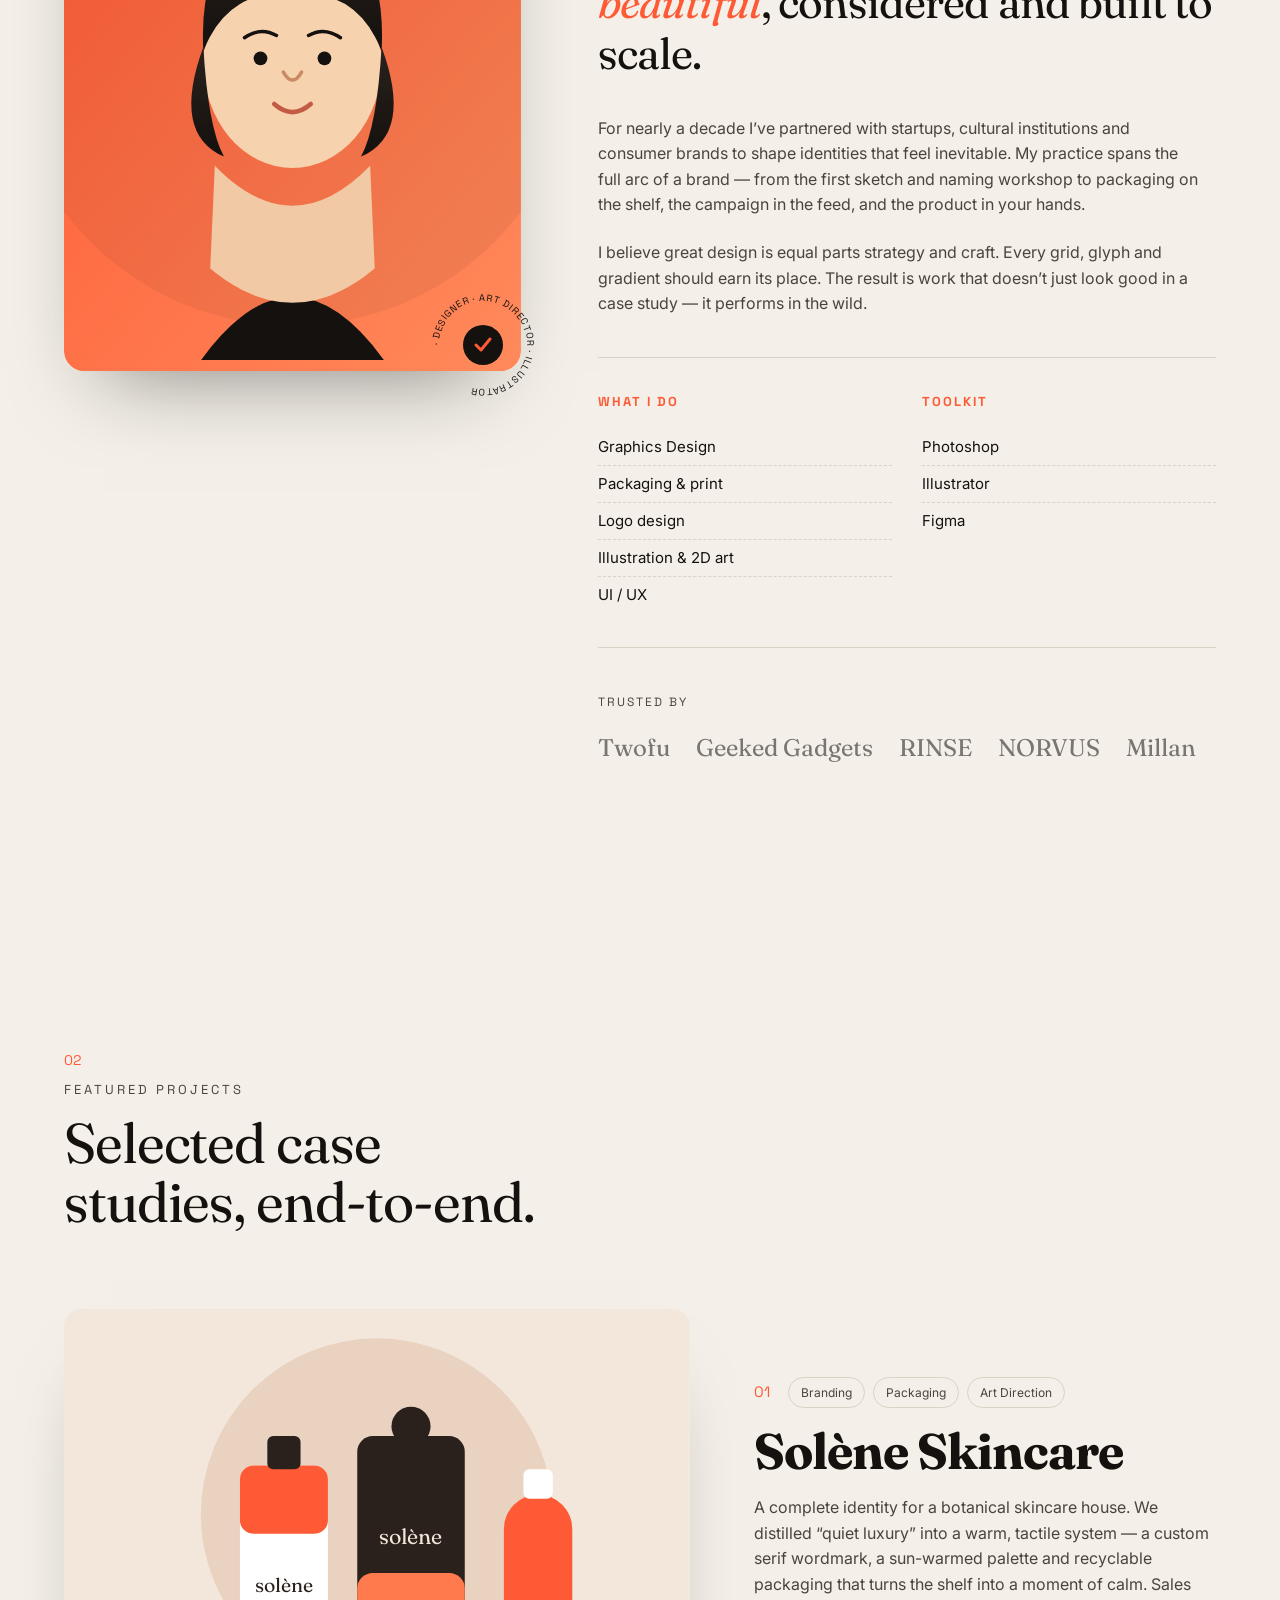
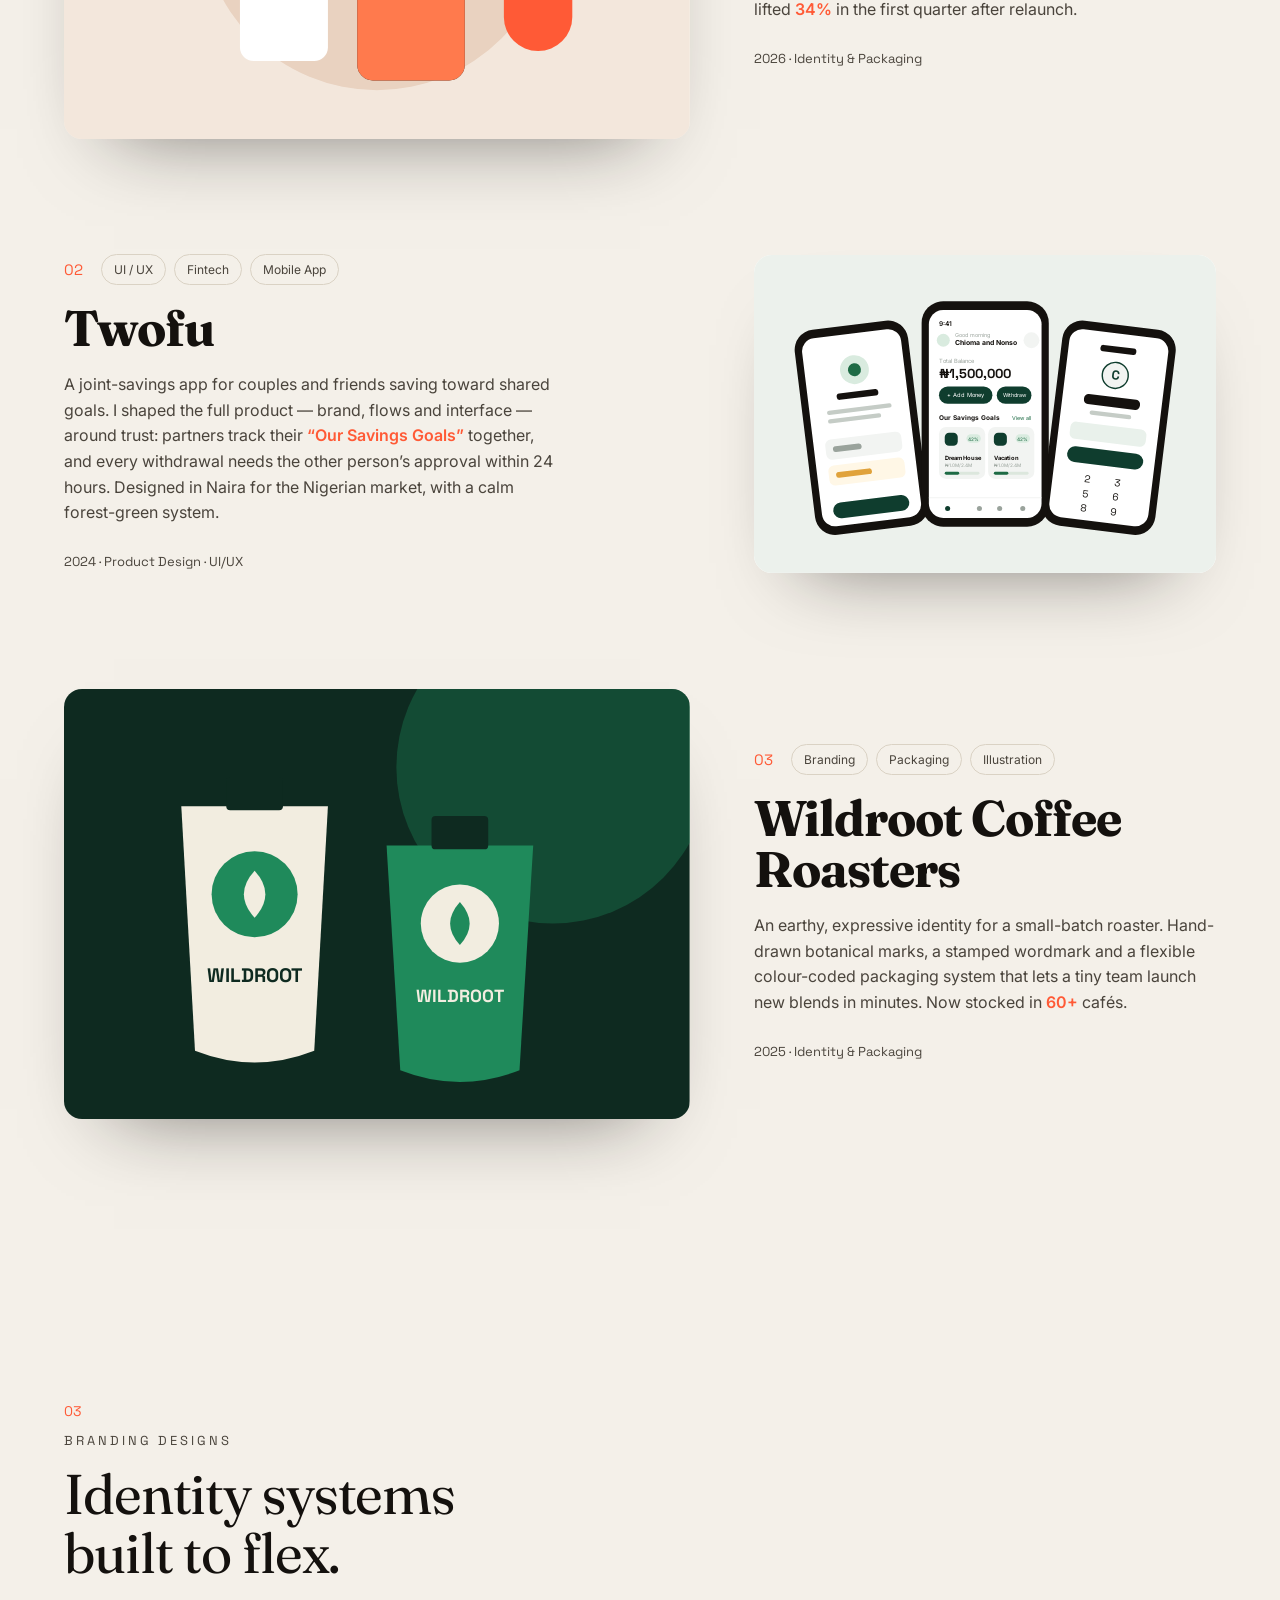
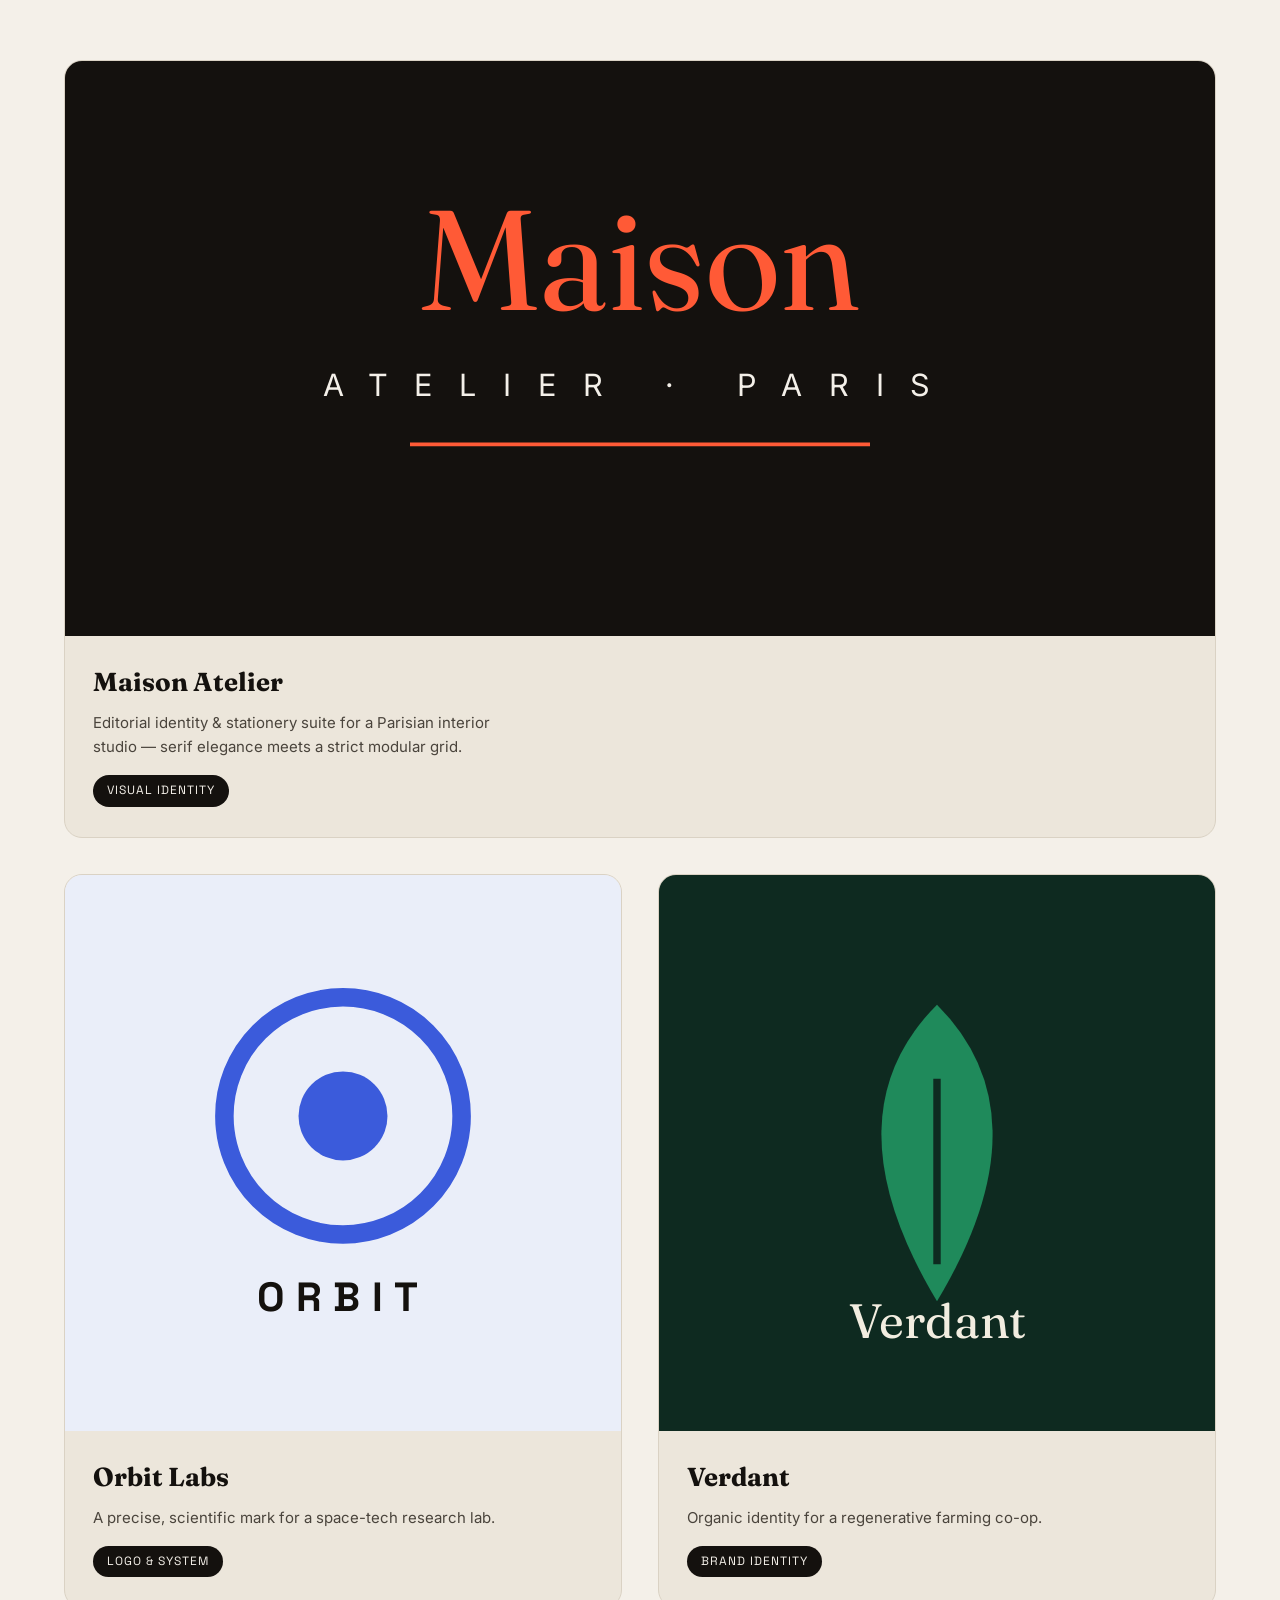
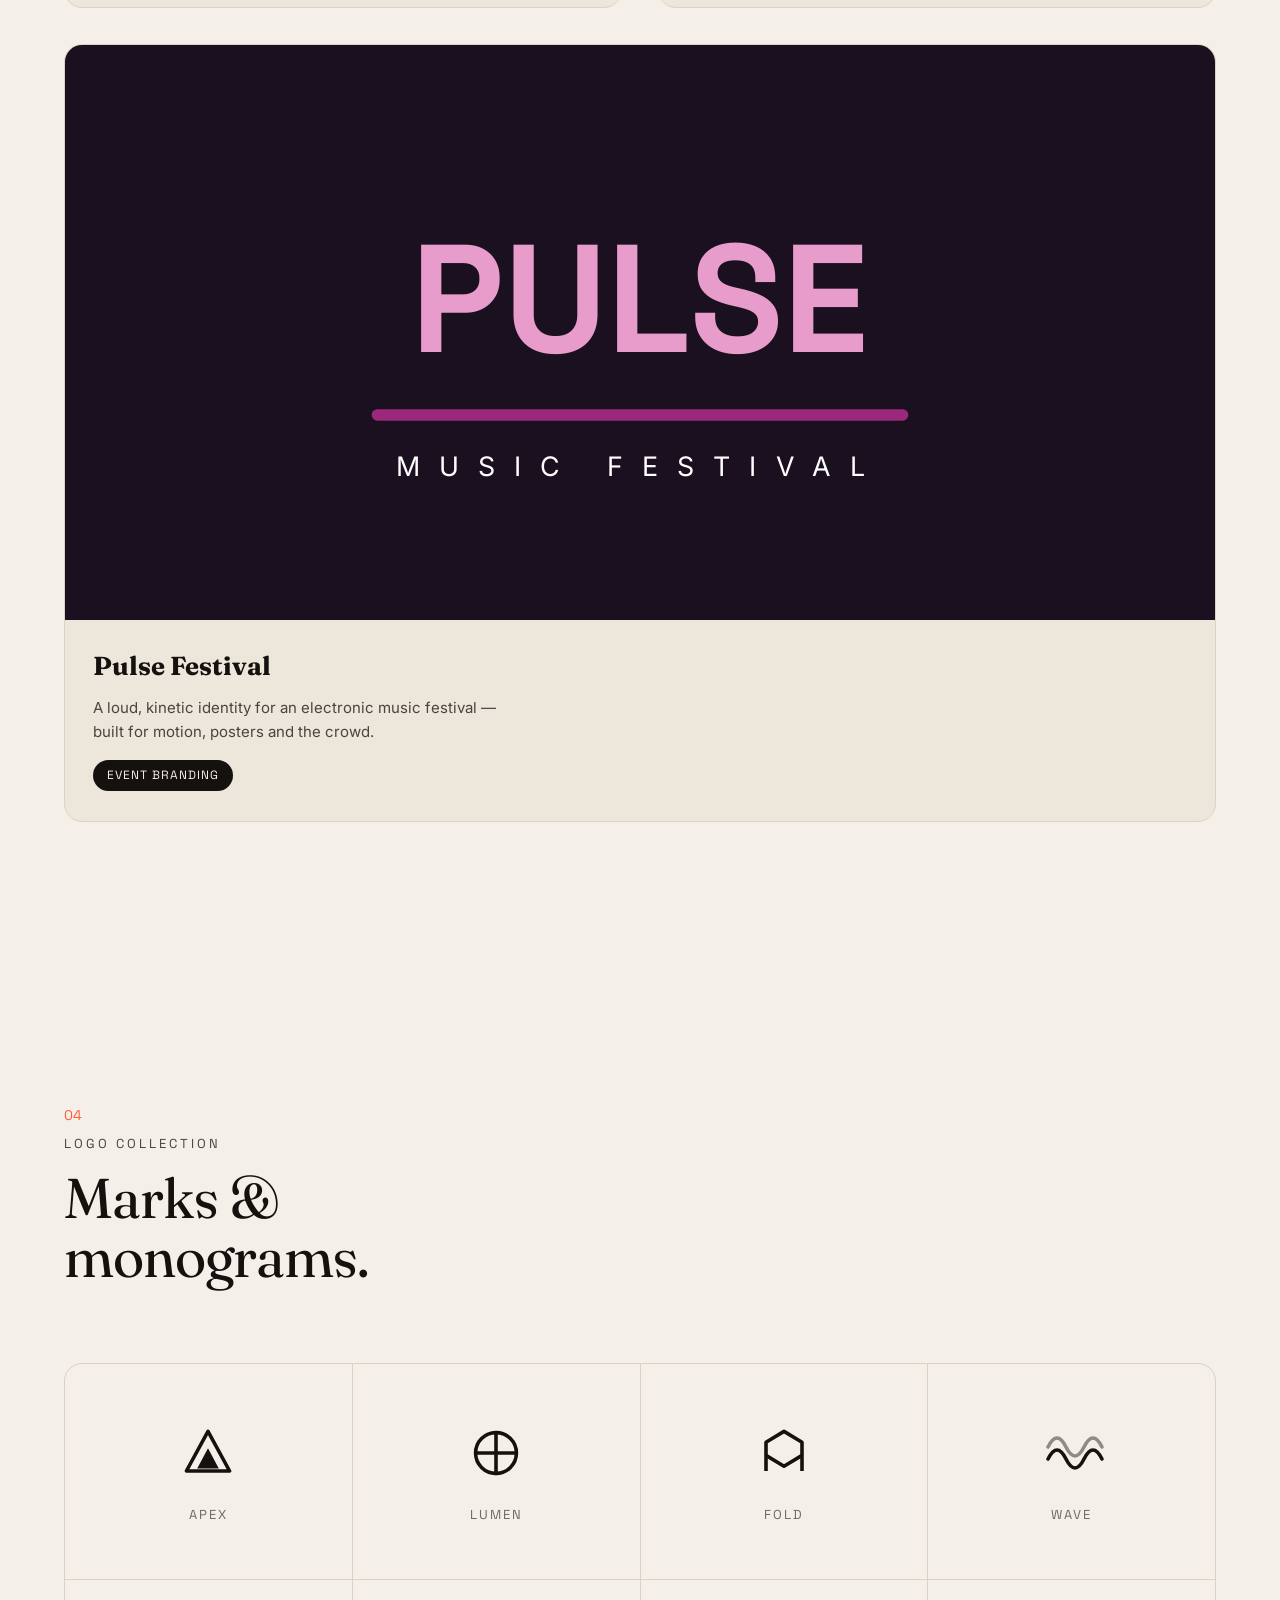
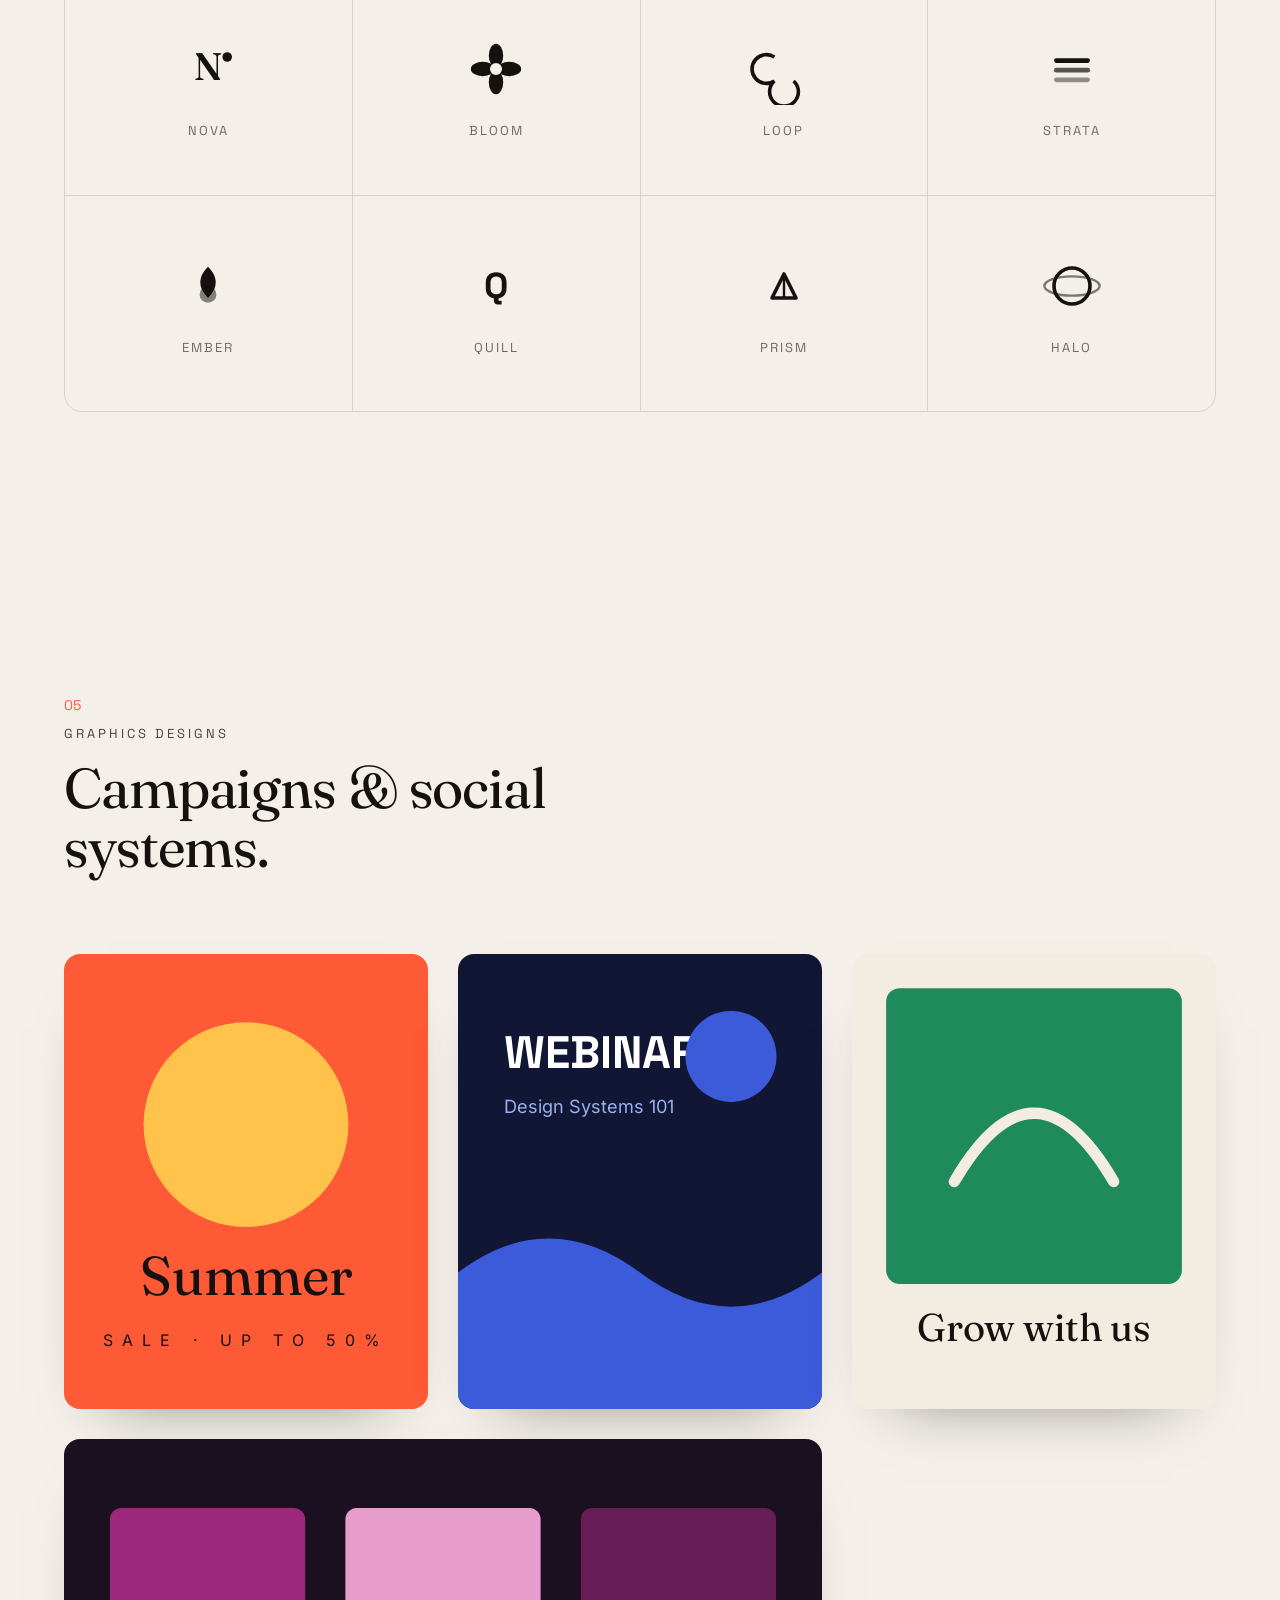
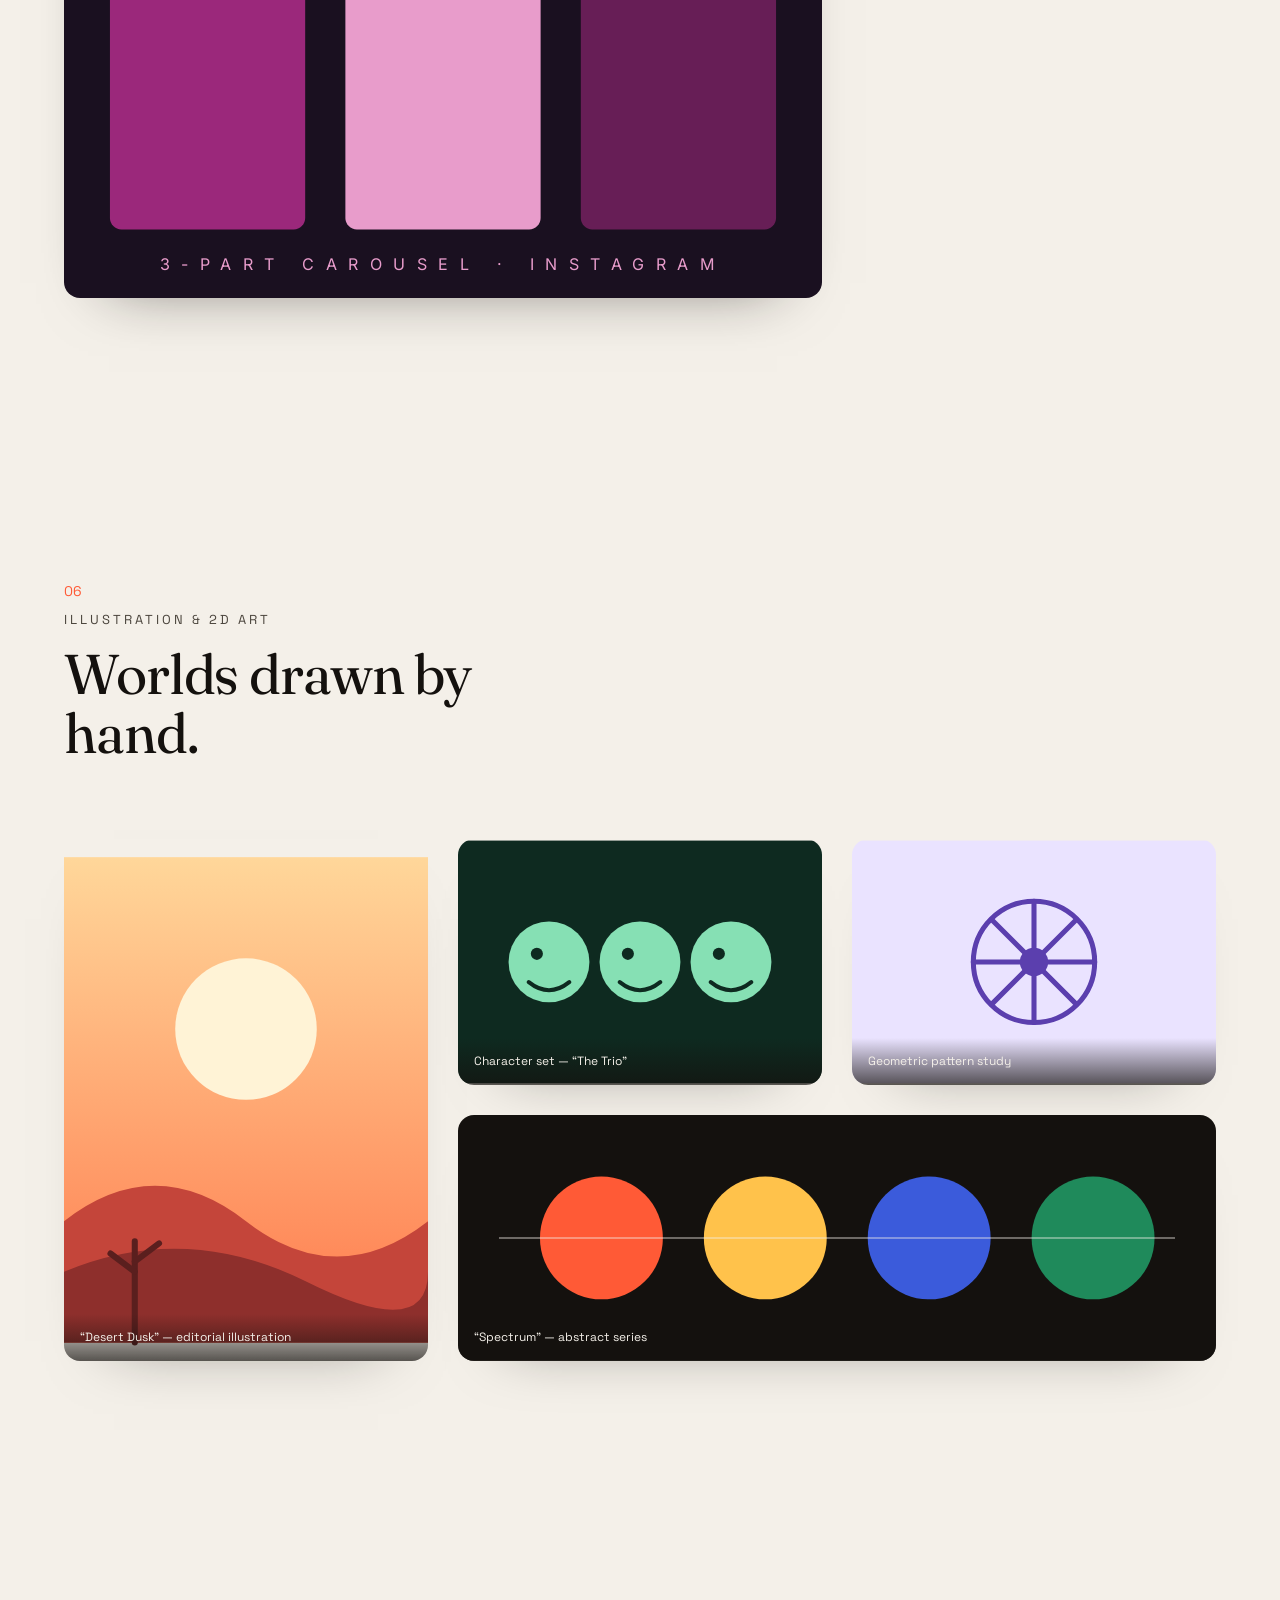
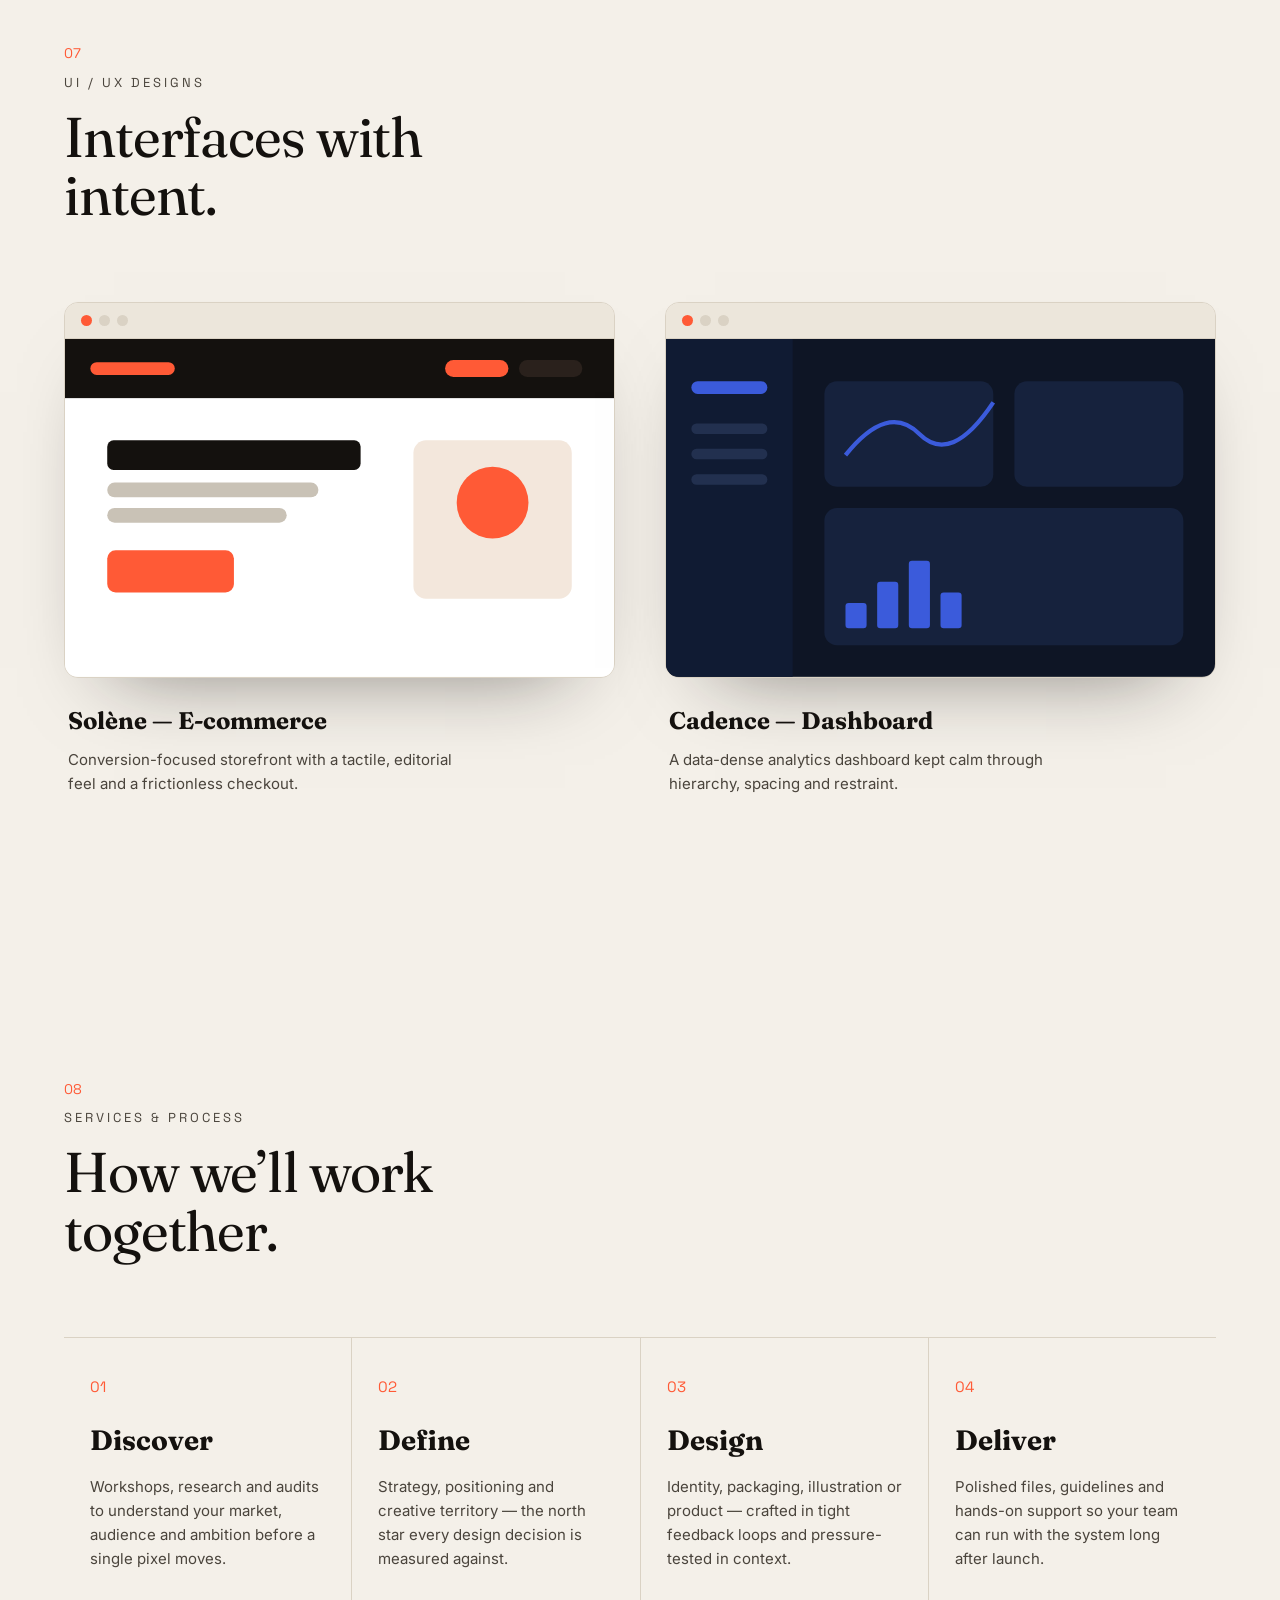
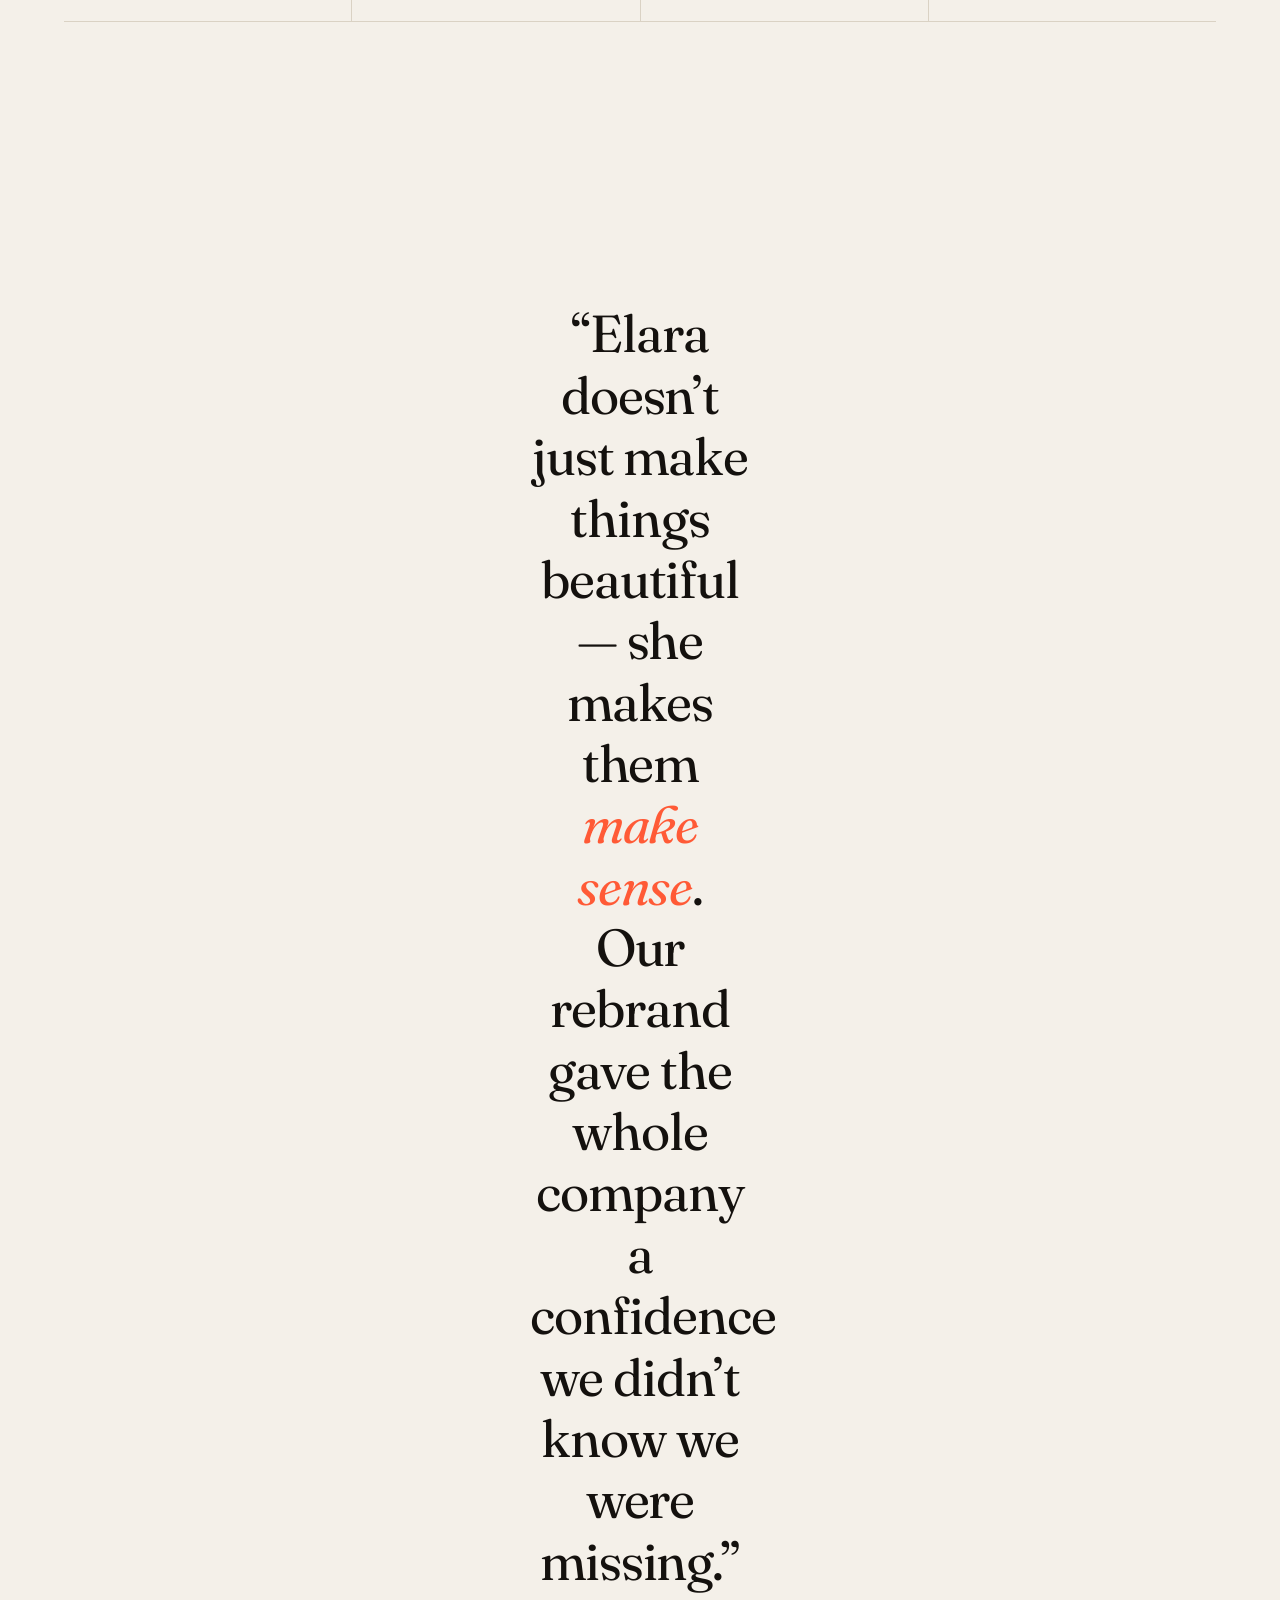
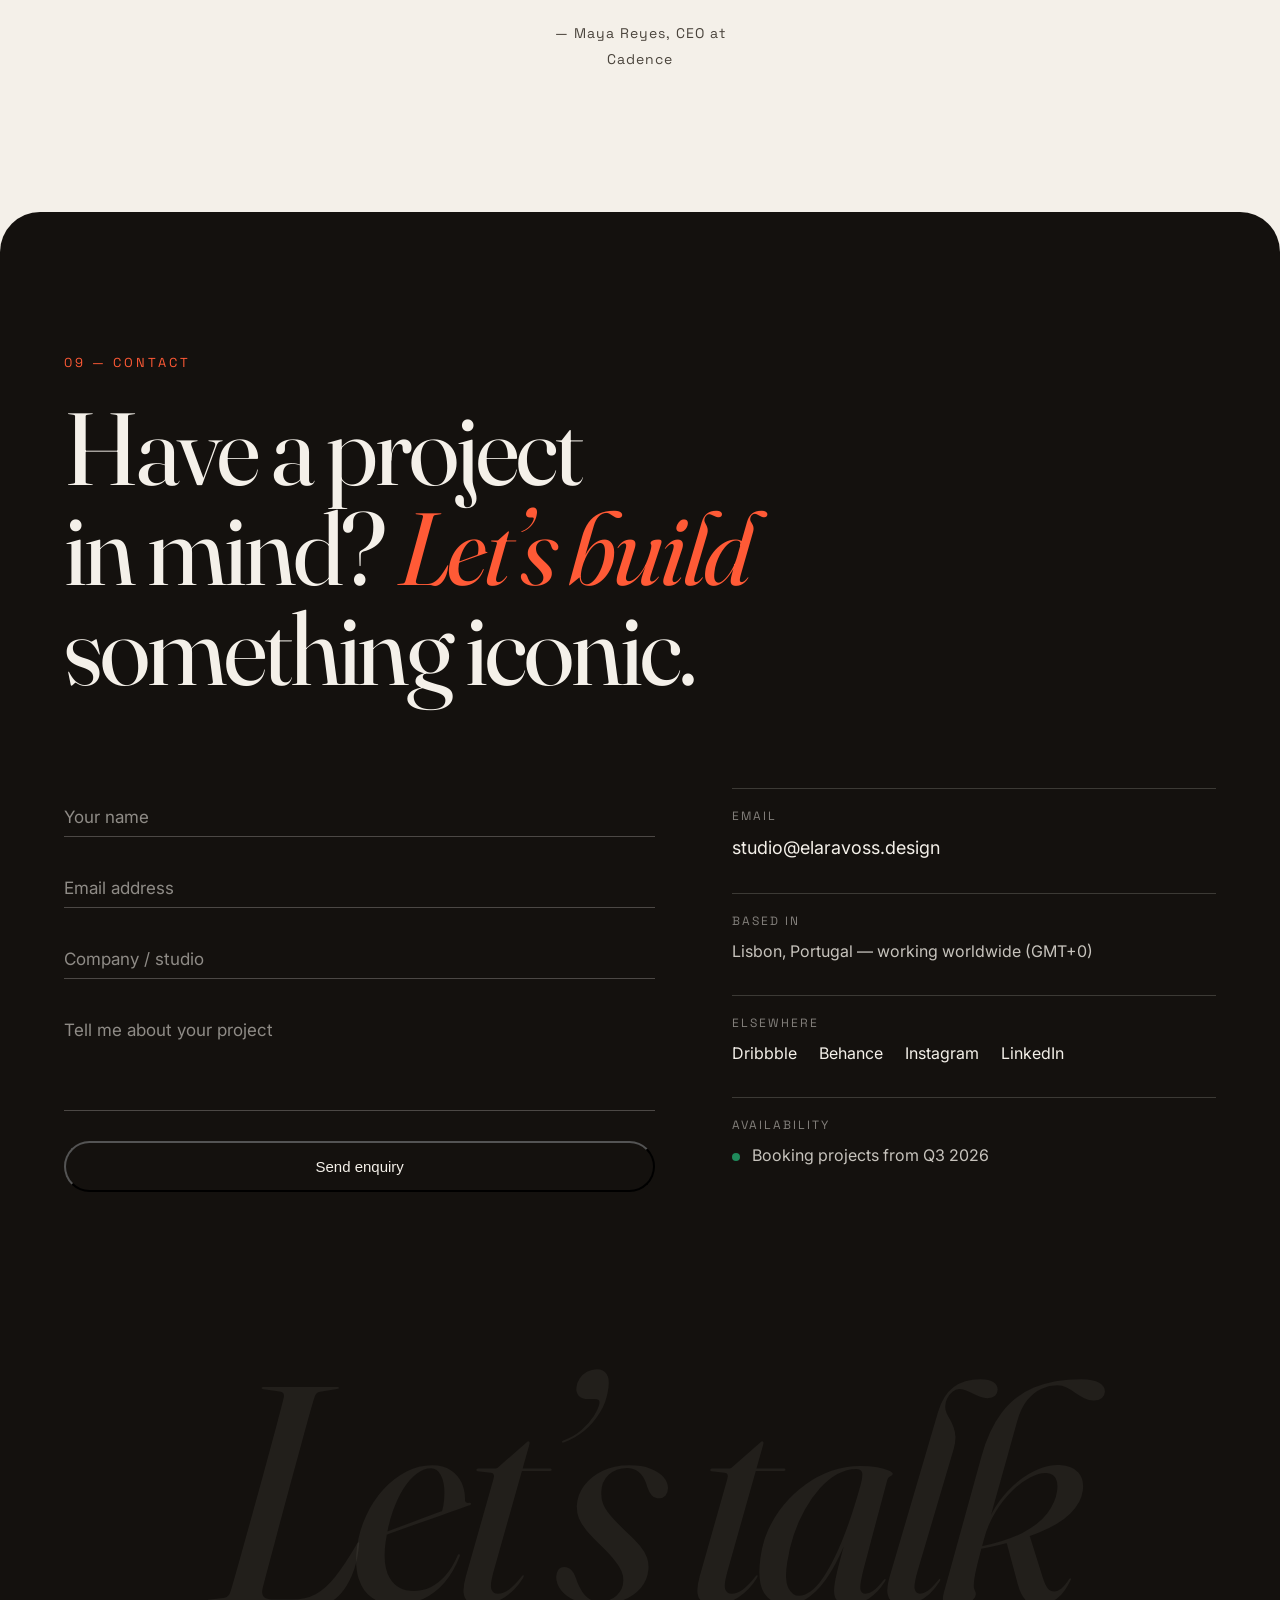
==== commit 9bd9bfc4: "Add Twofu to About 'Trusted by' list Co-Authored-By: Claude Opus 4.8 <noreply@anthropic.com> Claude-" ====
--- a/index.html
+++ b/index.html
@@ -256,7 +256,7 @@
           <div class="about__clients reveal">
             <span class="about__clients-label">Trusted by</span>
             <div class="about__logos">
-              <span>Geeked Gadgets</span><span>RINSE</span><span>NORVUS</span><span>Millan</span>
+              <span>Twofu</span><span>Geeked Gadgets</span><span>RINSE</span><span>NORVUS</span><span>Millan</span>
             </div>
           </div>
         </div>
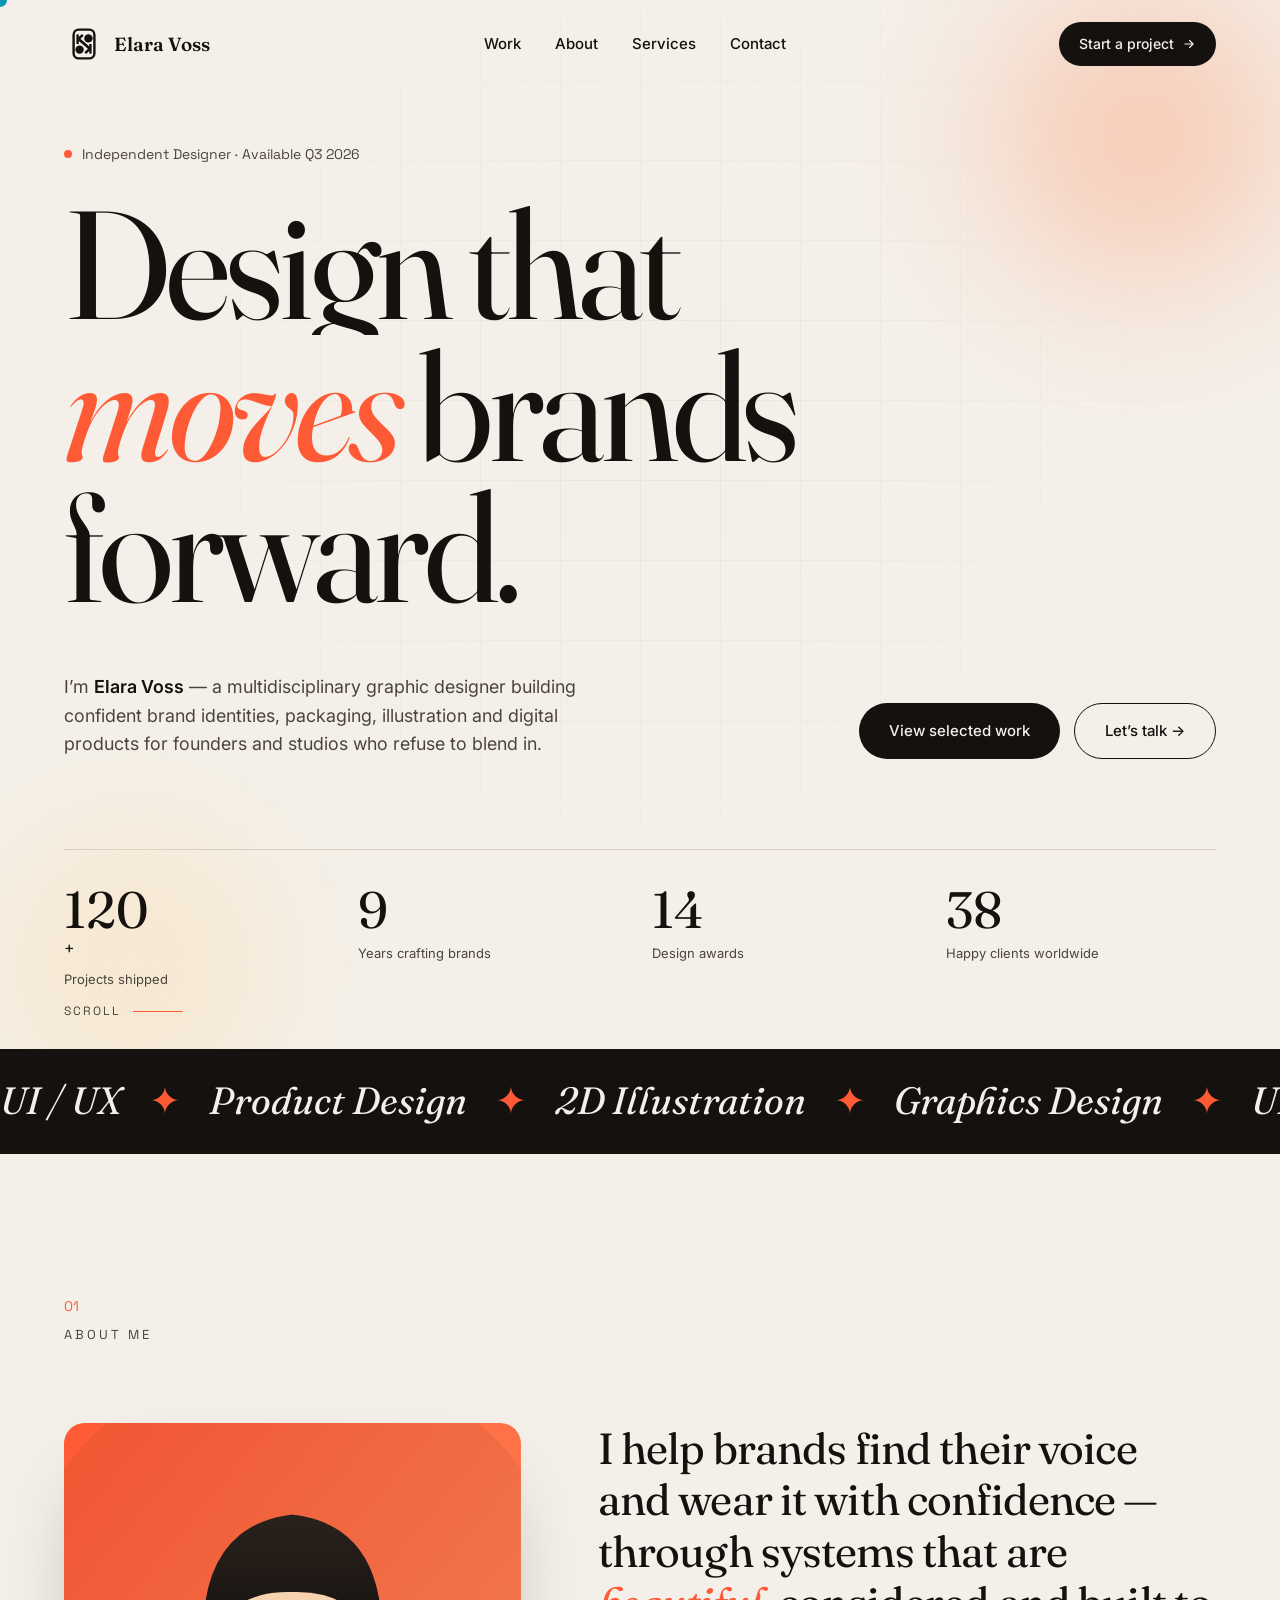
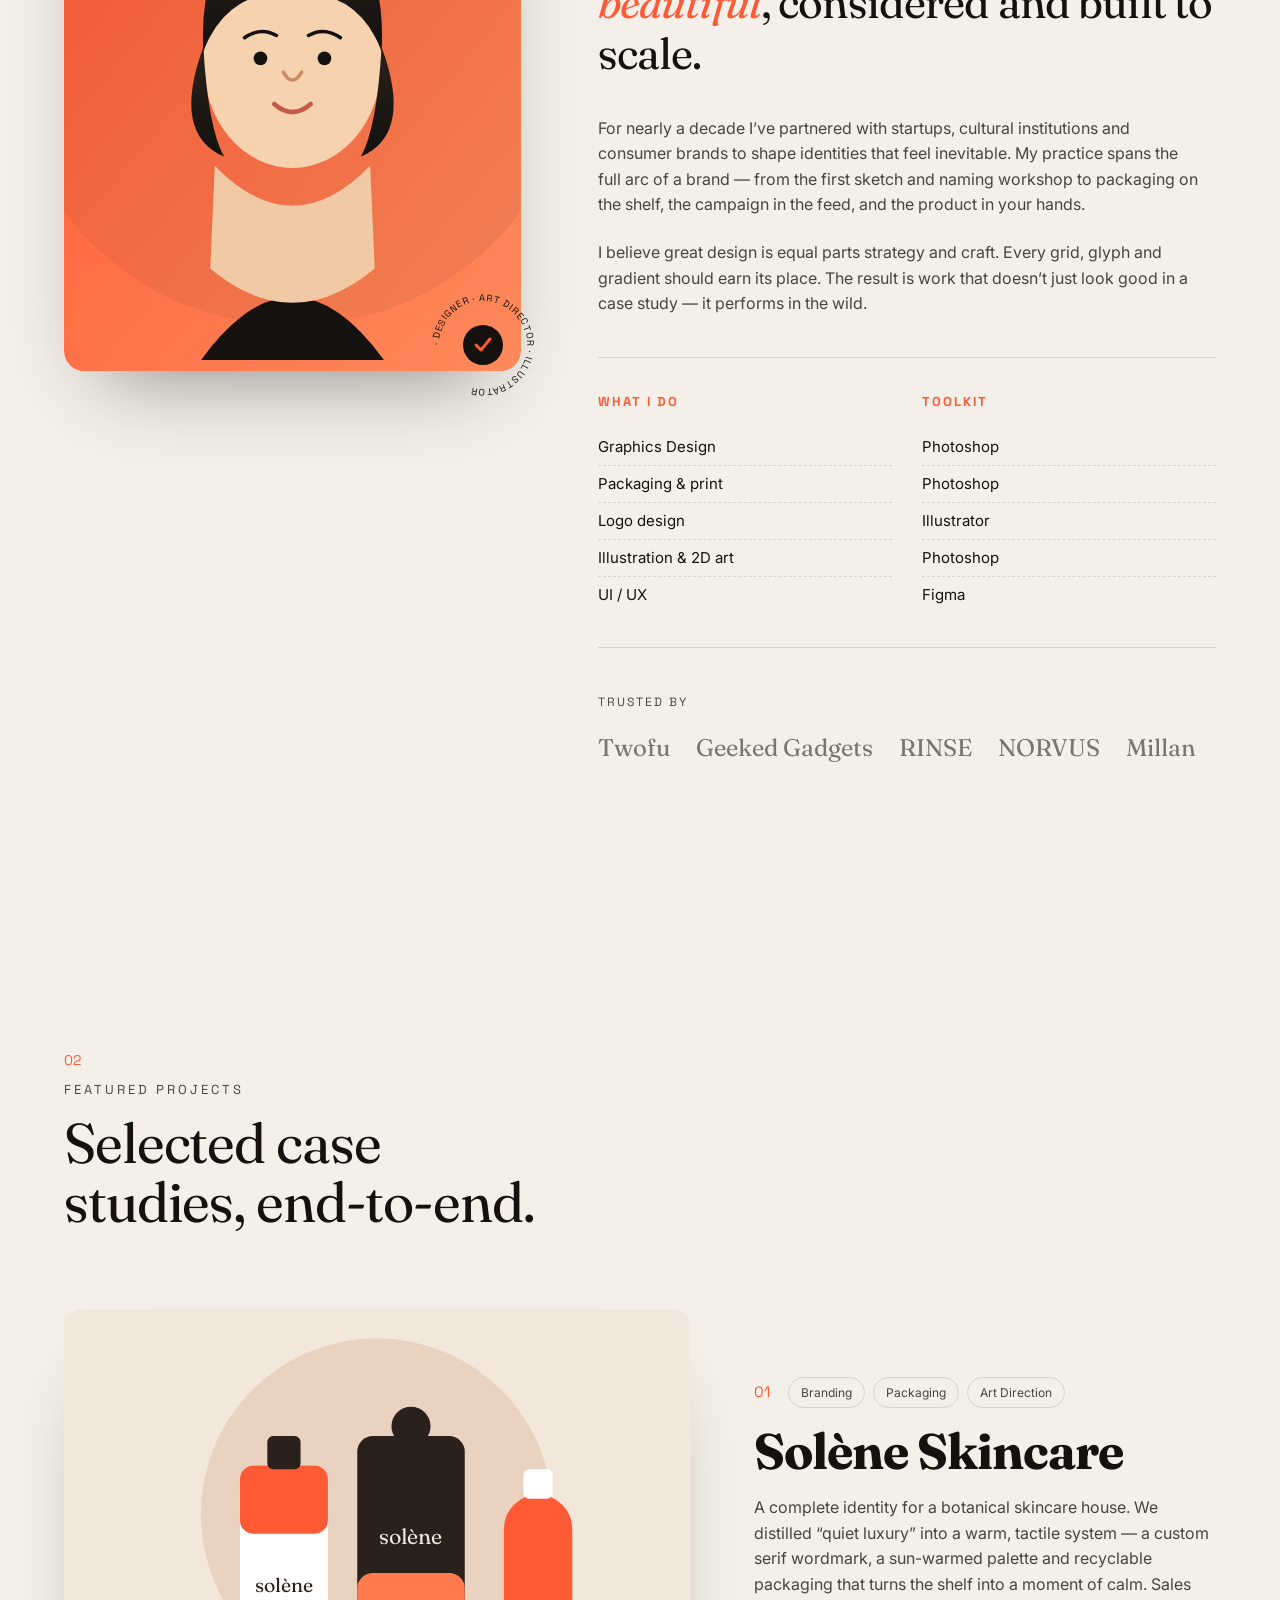
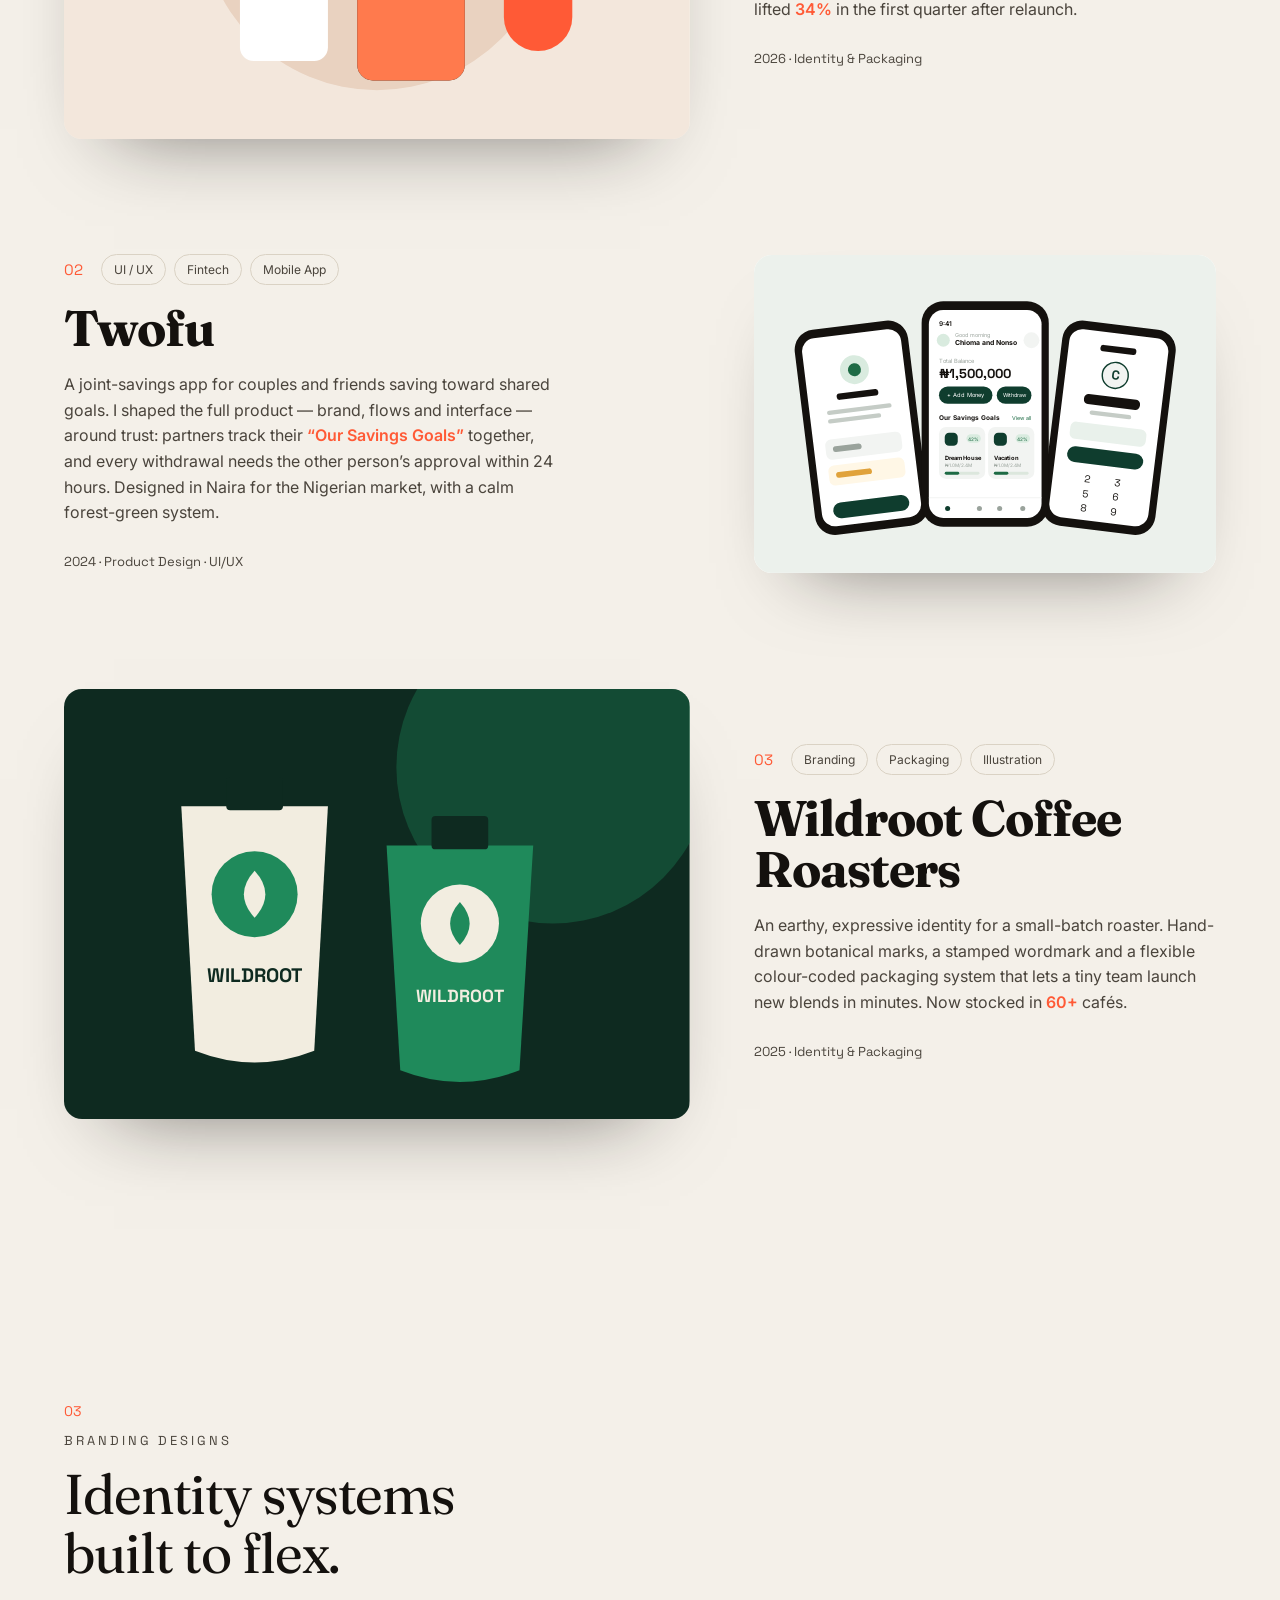
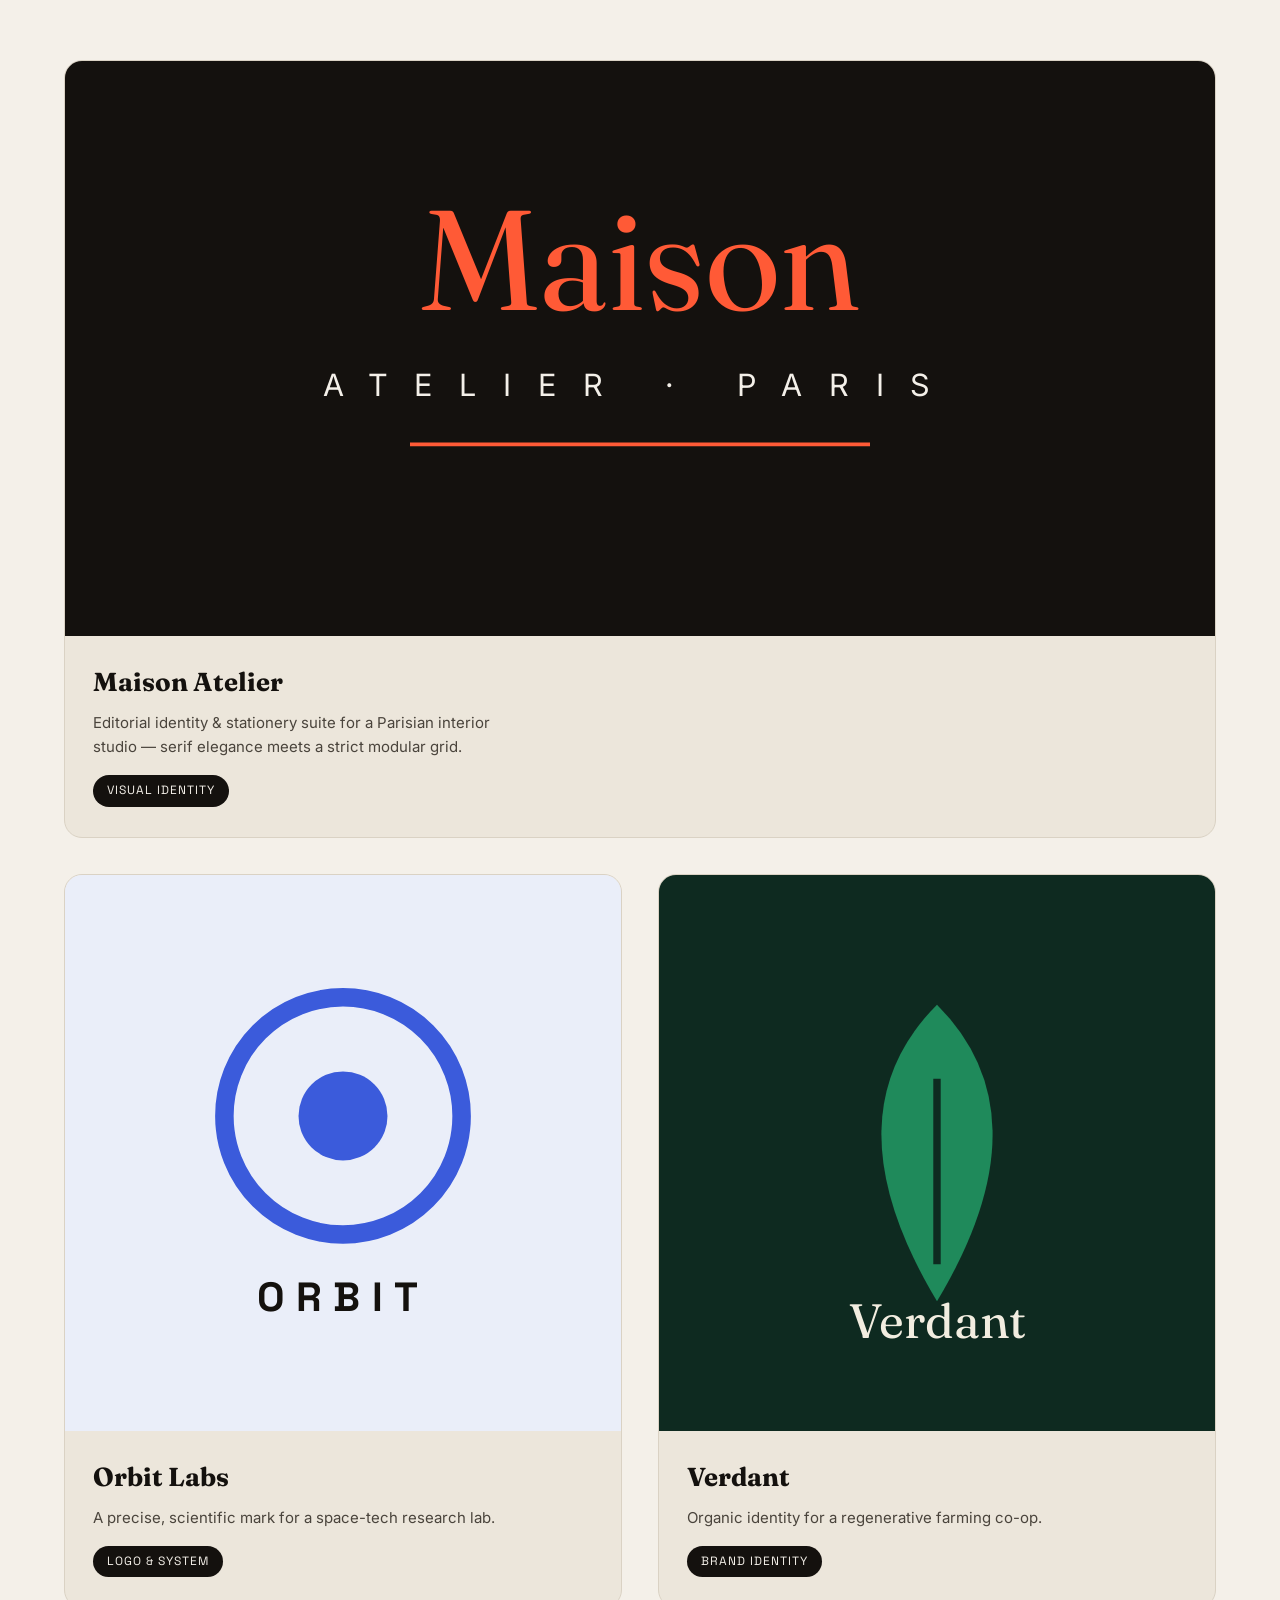
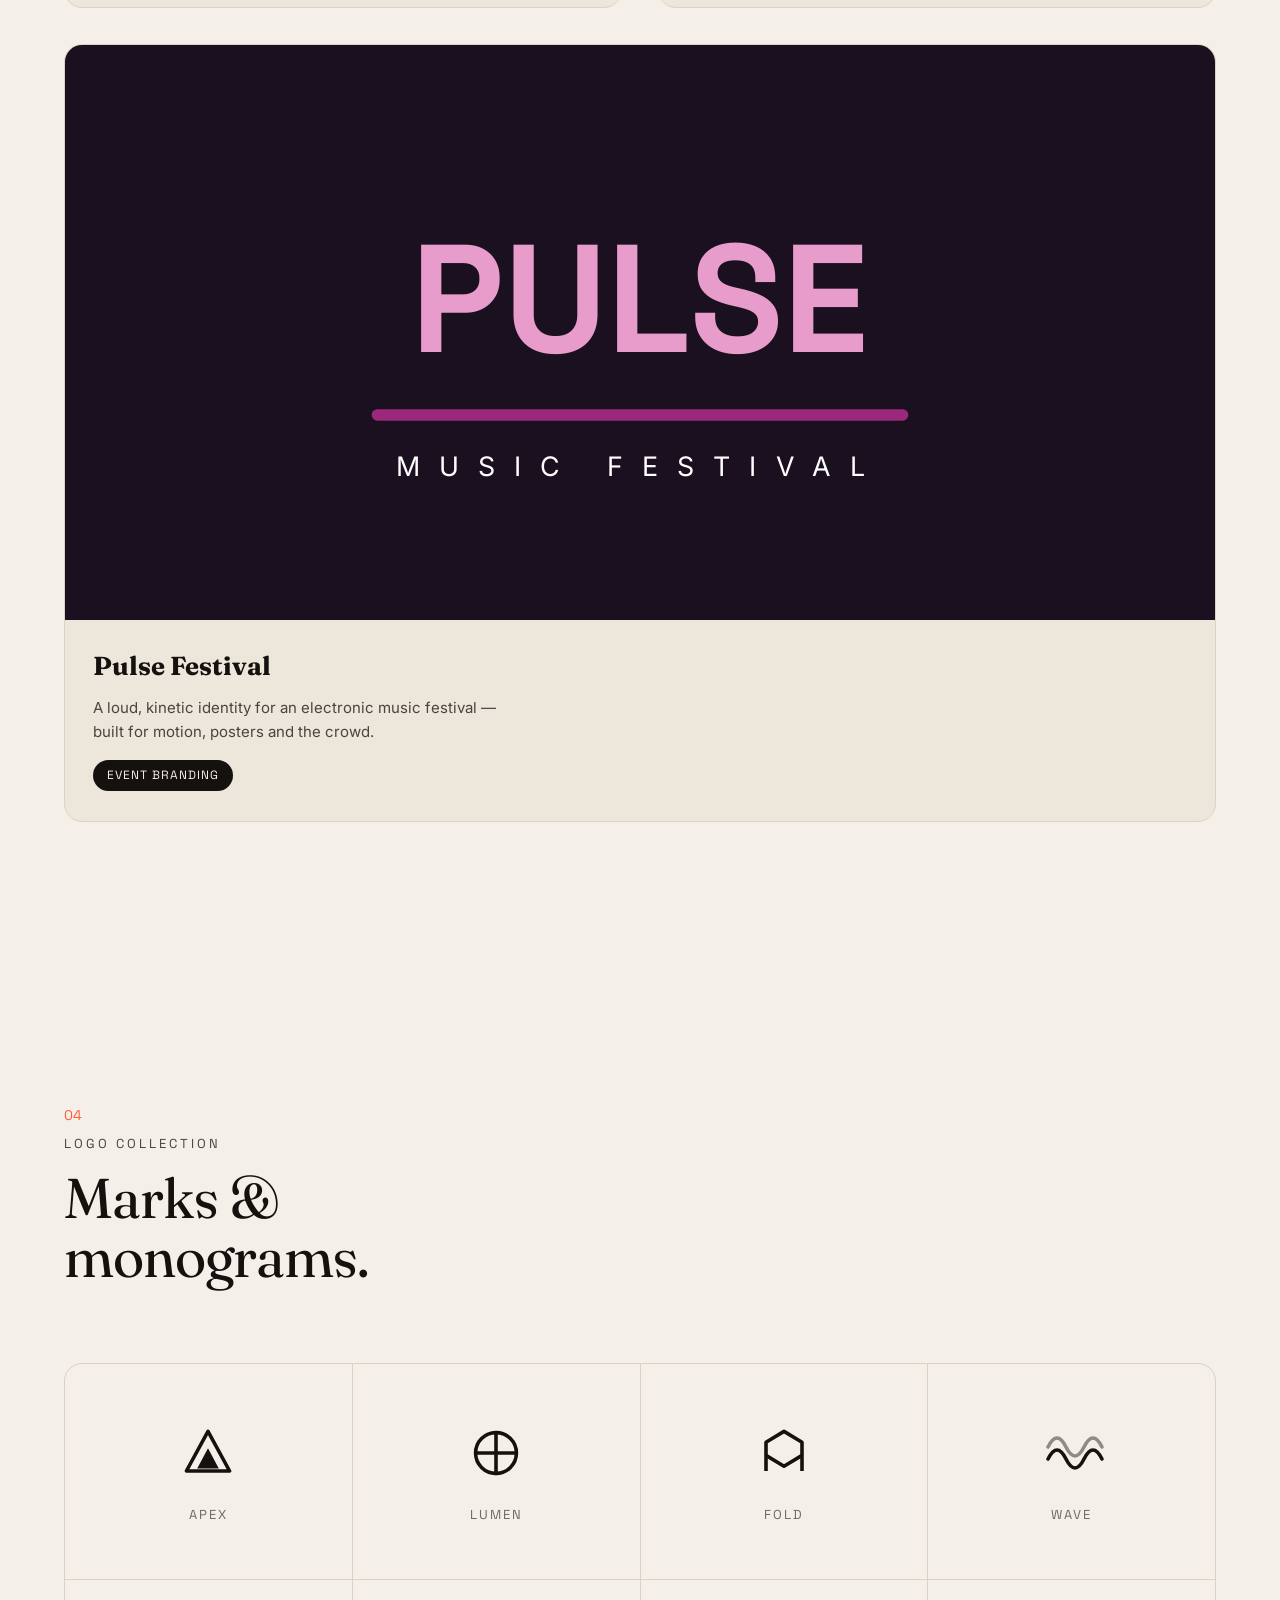
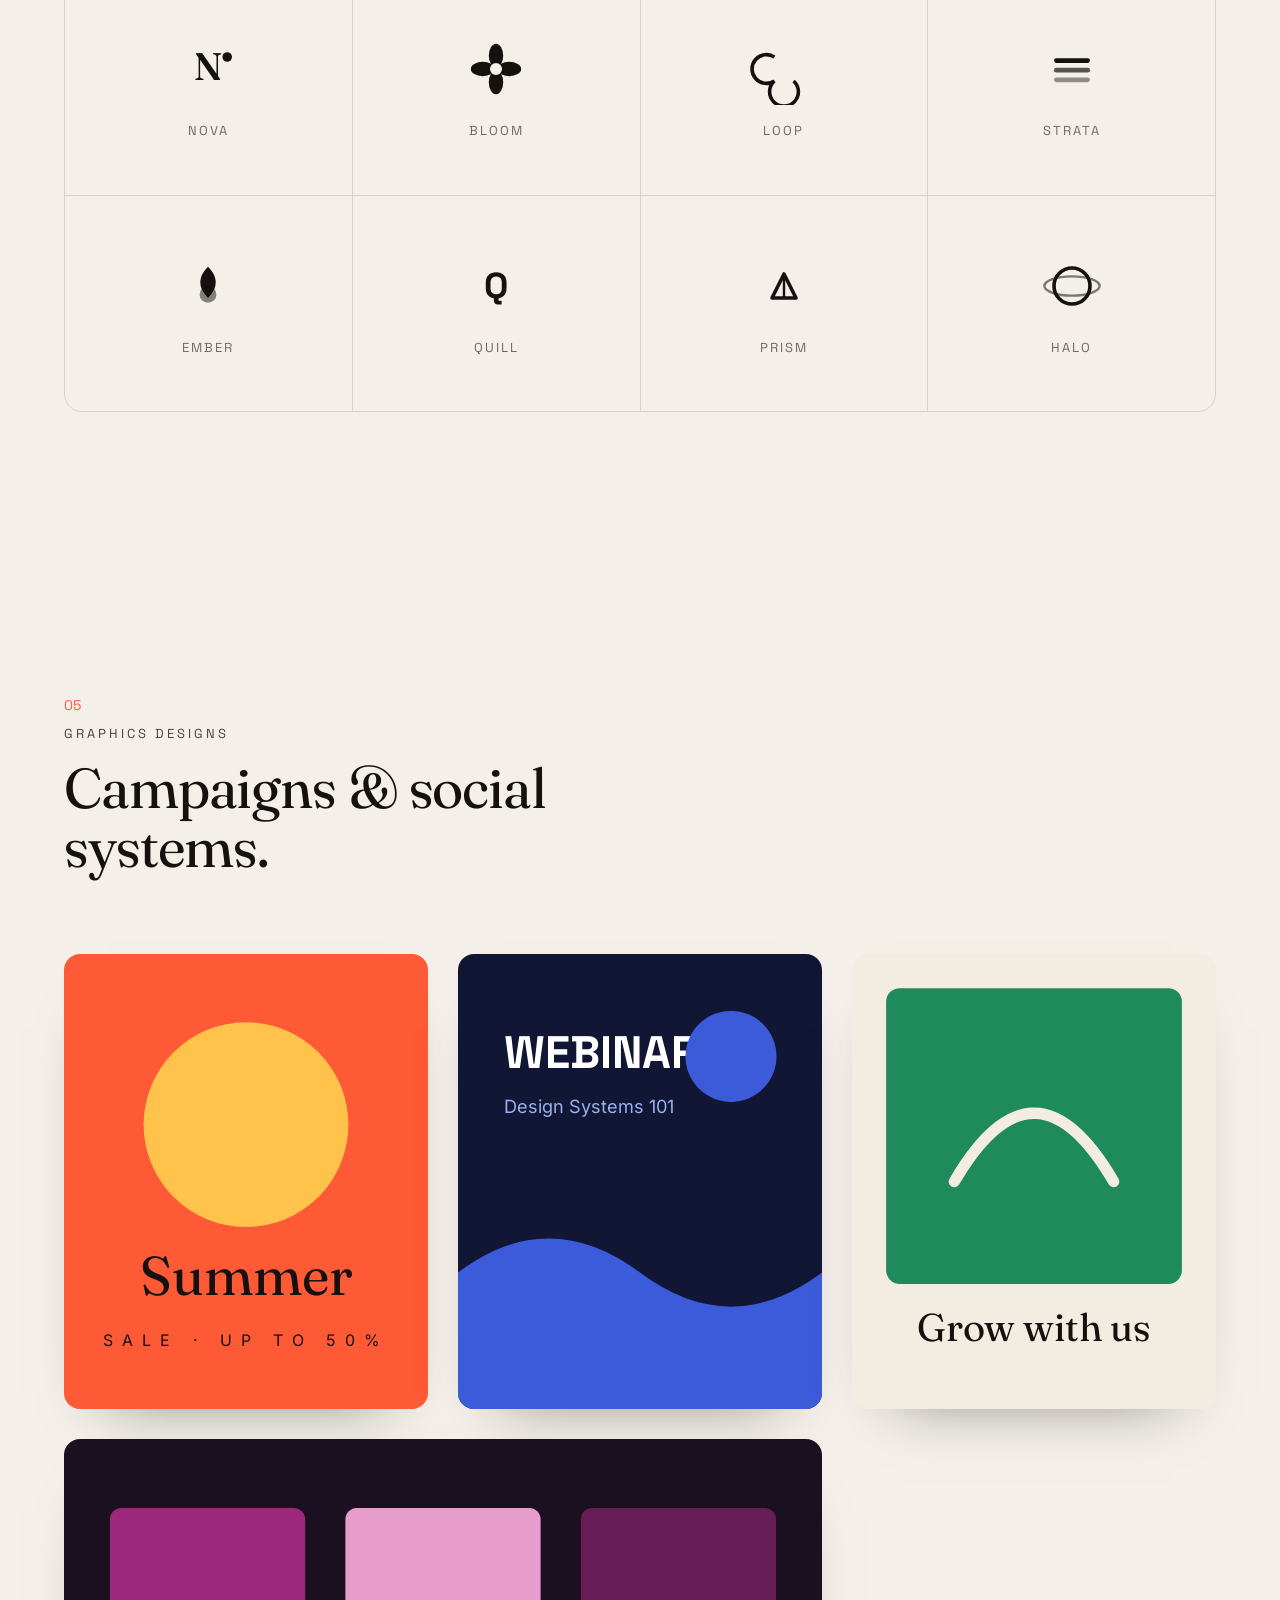
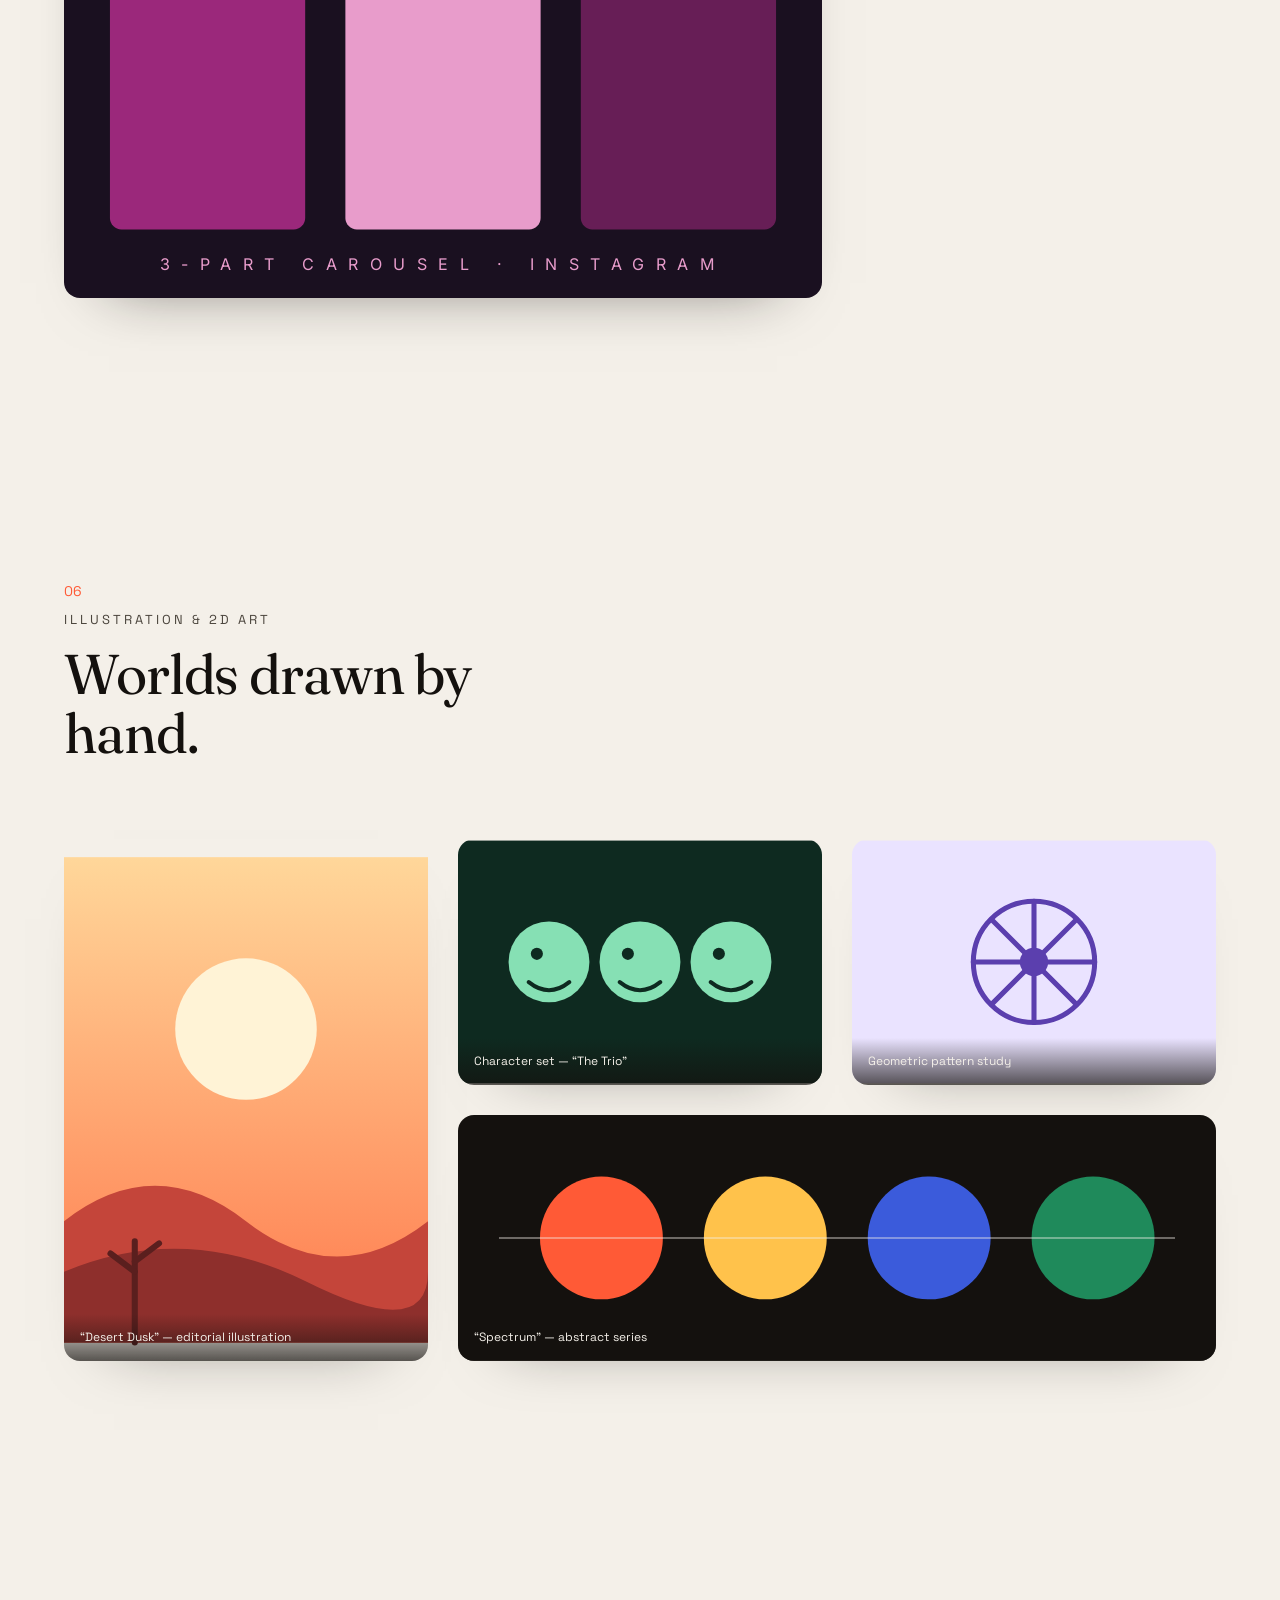
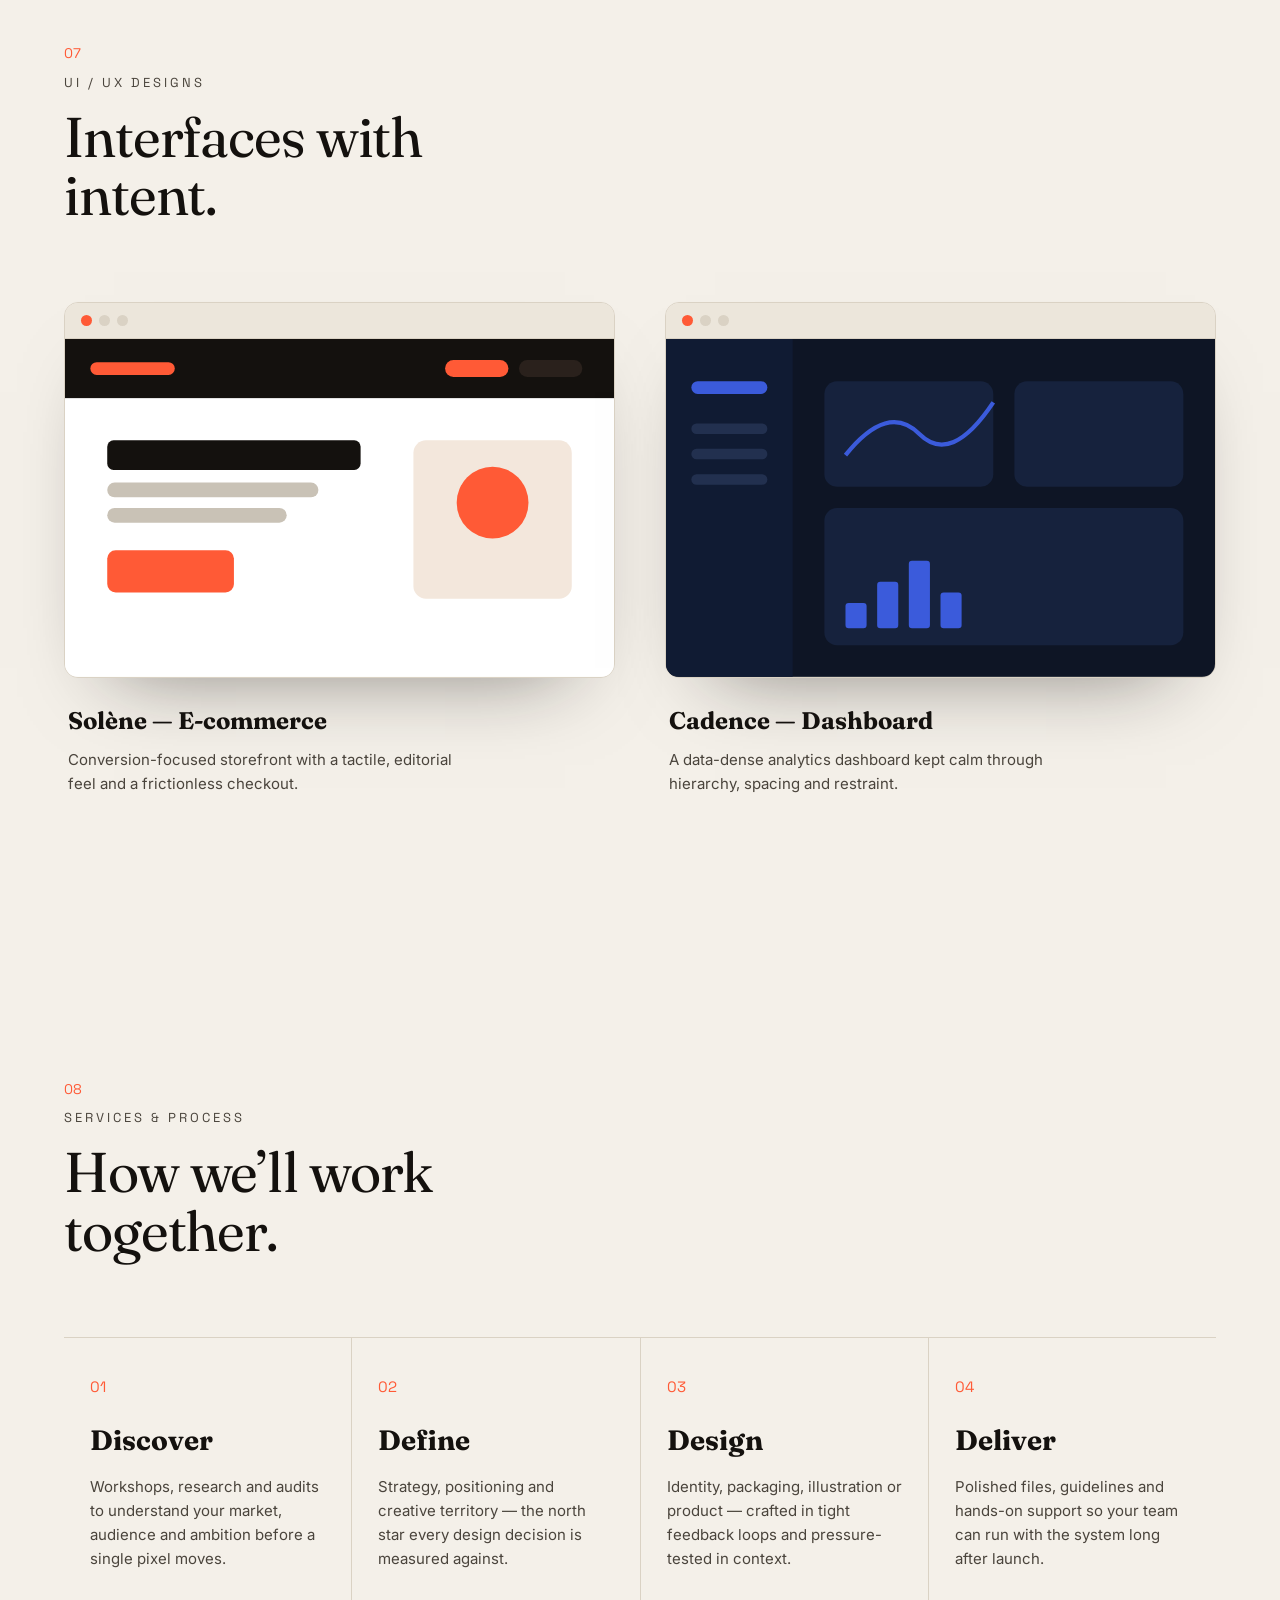
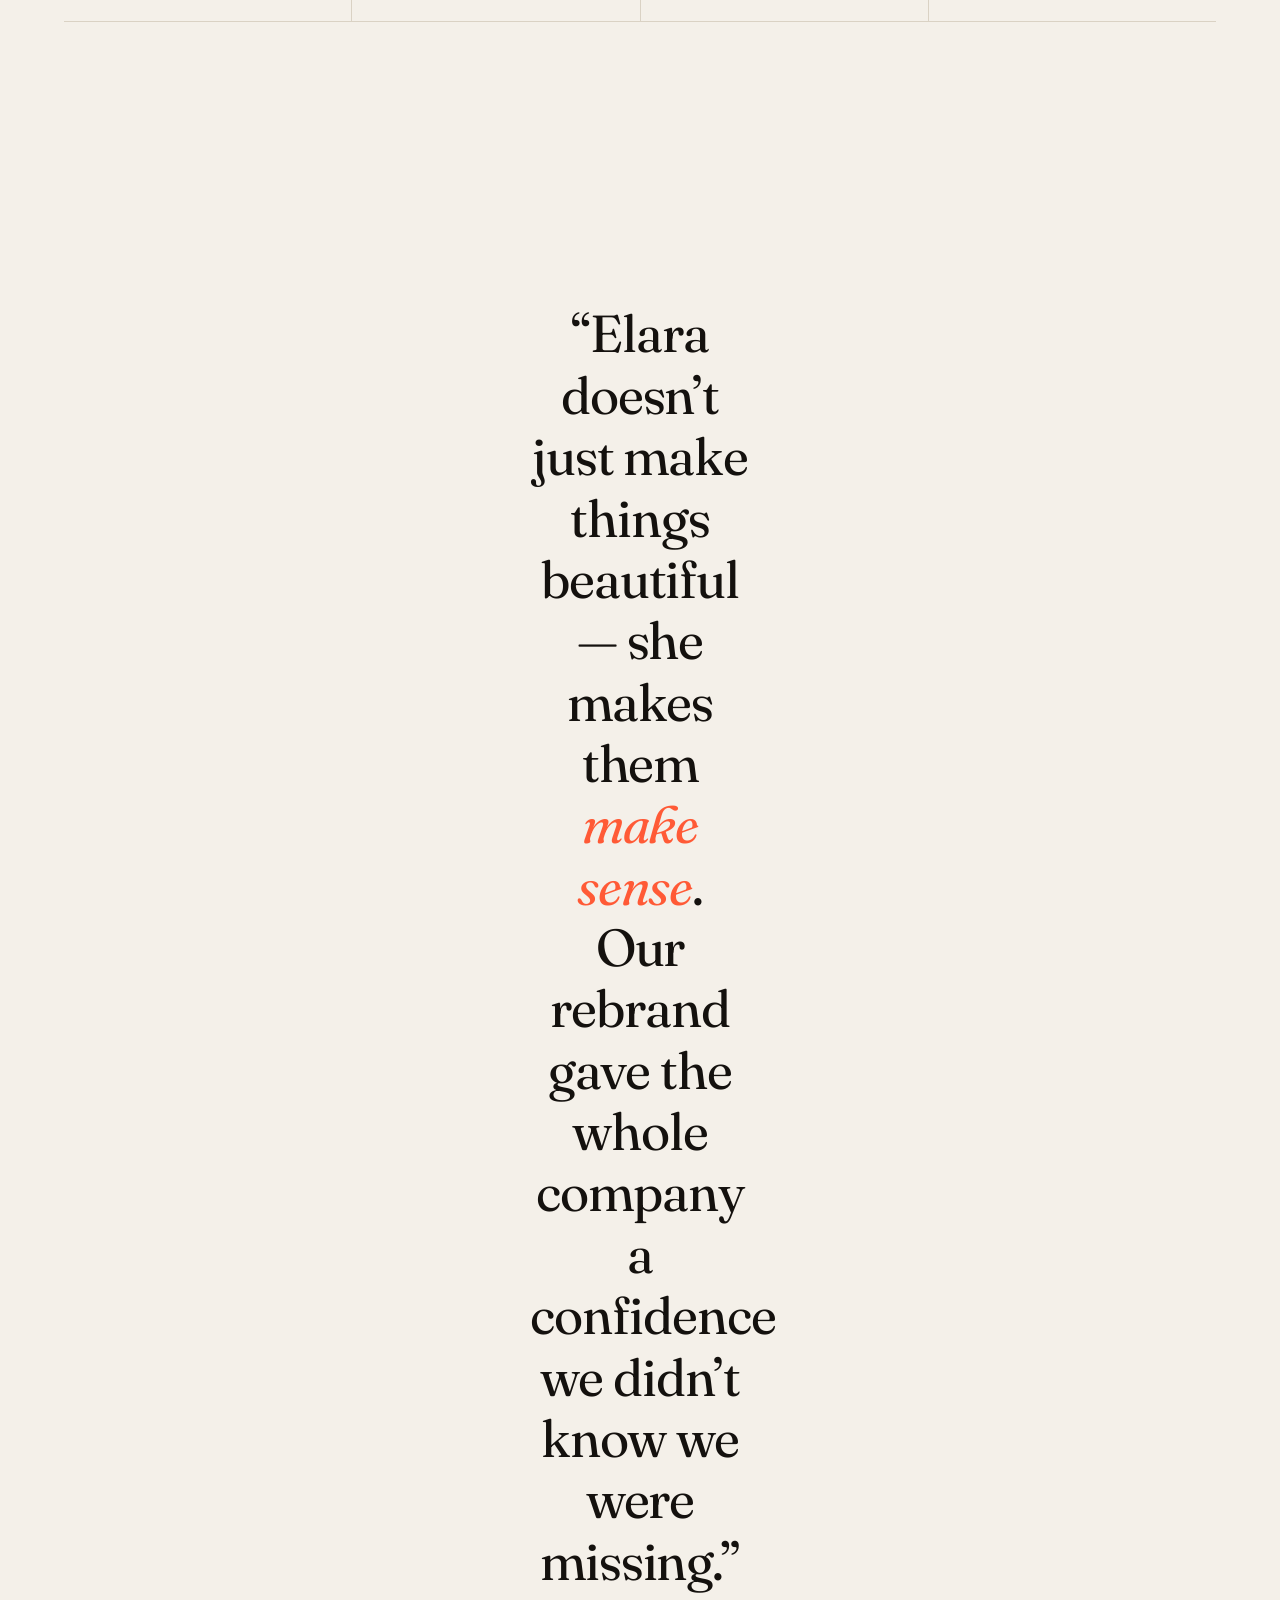
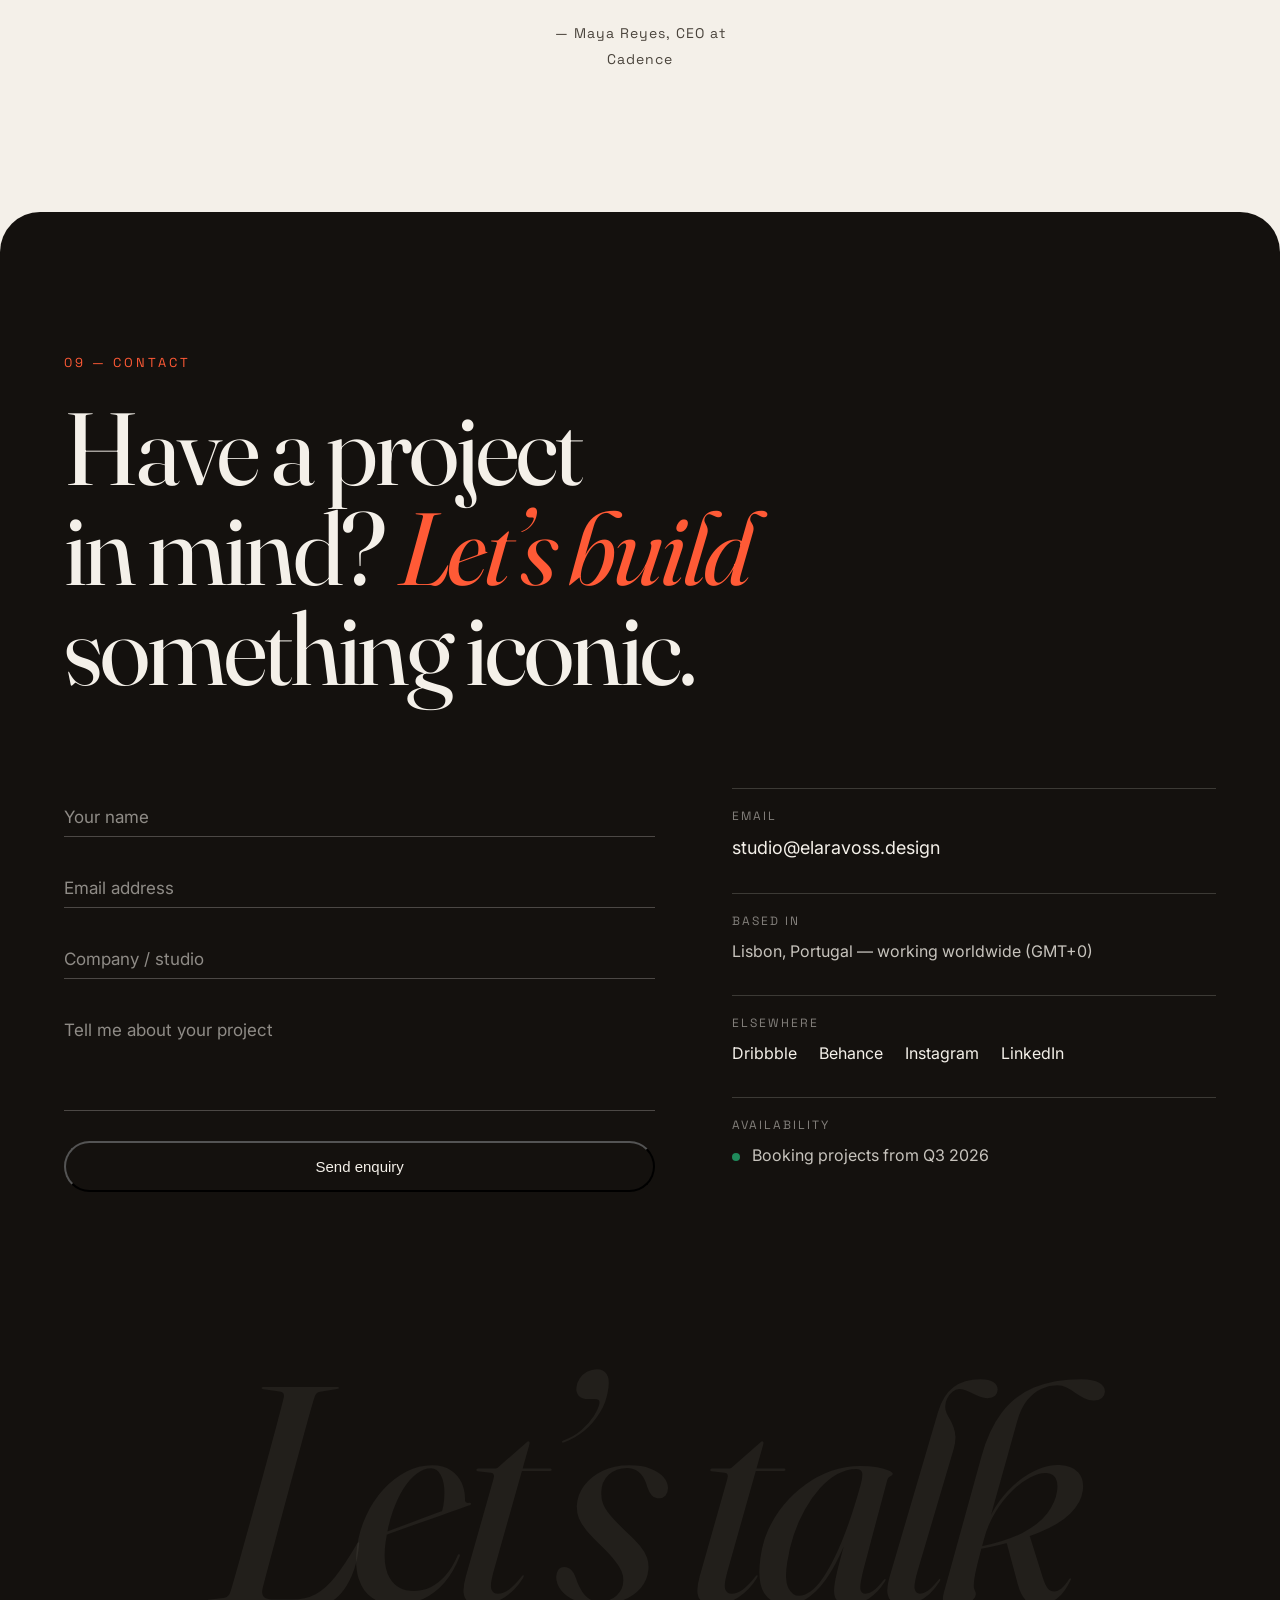
==== commit fef176e8: "Restore Toolkit to exact list as provided Co-Authored-By: Claude Opus 4.8 <noreply@anthropic.com> Cl" ====
--- a/index.html
+++ b/index.html
@@ -247,7 +247,9 @@
               <h3>Toolkit</h3>
               <ul>
                 <li>Photoshop</li>
+                <li>Photoshop</li>
                 <li>Illustrator</li>
+                <li>Photoshop</li>
                 <li>Figma</li>
               </ul>
             </div>
